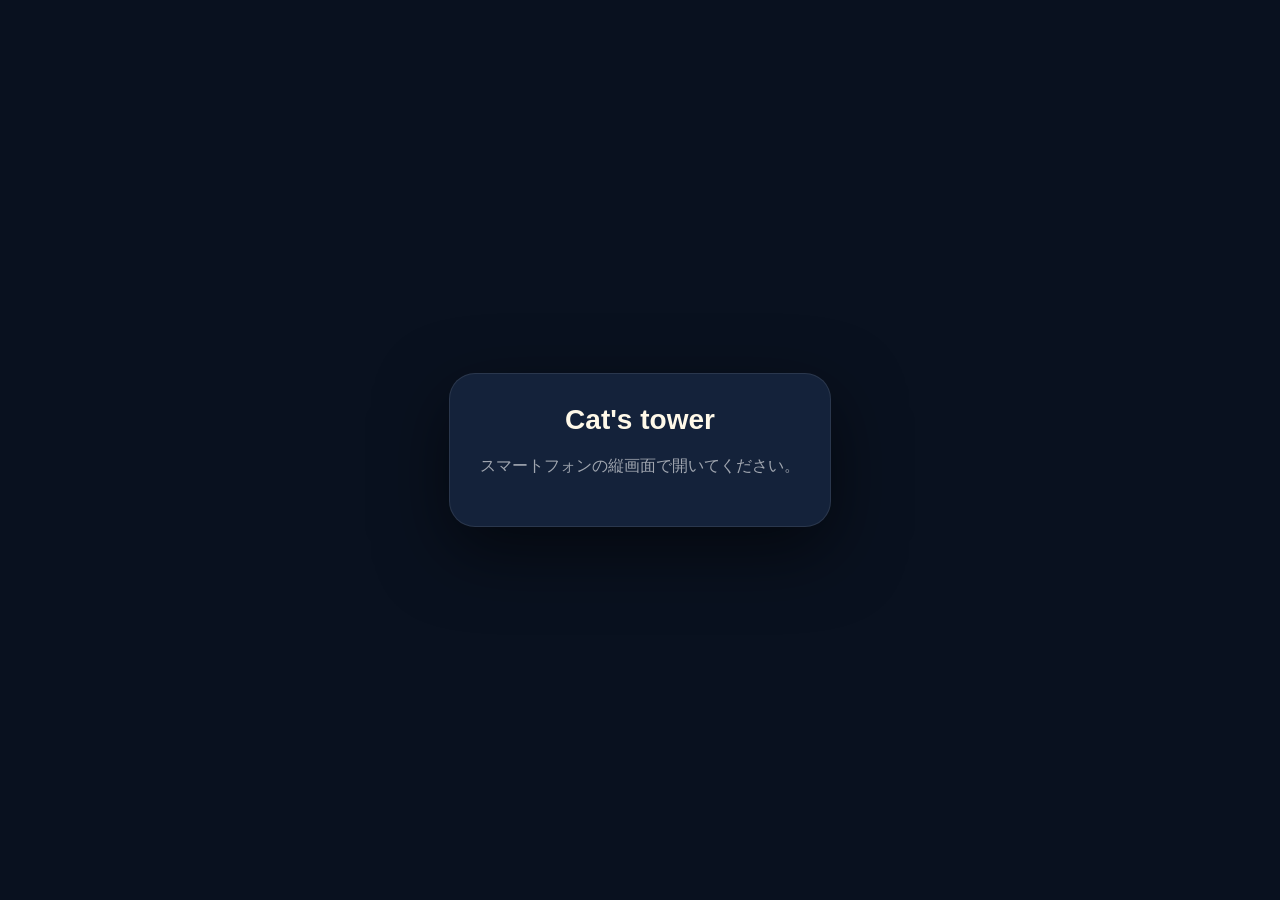
==== index.html @ 90df700d "wire raster art assets into mobile game" ====
<!doctype html>
<html lang="ja">
<head>
  <meta charset="utf-8">
  <meta name="viewport" content="width=device-width,initial-scale=1,maximum-scale=1,user-scalable=no,viewport-fit=cover">
  <meta name="theme-color" content="#081728">
  <meta name="apple-mobile-web-app-capable" content="yes">
  <meta name="apple-mobile-web-app-status-bar-style" content="black-translucent">
  <meta name="description" content="ぬいぐるみのような猫たちと、縦に伸びるタワーを育てるスマートフォン専用ゲーム。">
  <link rel="manifest" href="/manifest.webmanifest">
  <link rel="icon" href="/icon.svg" type="image/svg+xml">
  <link rel="stylesheet" href="/styles.css">
  <link rel="stylesheet" href="/art.css?v=080">
  <title>Cat's tower</title>
</head>
<body>
  <aside class="unsupported" aria-hidden="true"><div><b>Cat's tower</b><p>スマートフォンの縦画面で開いてください。</p></div></aside>
  <main id="app" class="app">
    <section id="splash" class="splash">
      <div class="rain"></div><div class="skyline"></div>
      <div class="splashTower"><i></i><i></i><i></i><i></i><div id="splashCat"></div></div>
      <div class="splashCopy"><small>A TINY TOWER FOR SOFT LITTLE CATS</small><h1><span>Cat's</span><span>tower</span></h1><p>店をひらいて、猫を迎えて、<br>夜のタワーを守ろう。</p><button id="startBtn" class="bigBtn">管理をはじめる</button><em>V0.8.0 · RASTER ART BUILD</em></div>
    </section>
    <section id="game" class="game hidden">
      <header class="topbar"><div class="brand"><i></i><span>Cat's tower<small>NIGHT CARE TOWER</small></span></div><div class="resources"><button id="coinsBtn" aria-label="コイン"><i class="coin">¢</i><span><b id="coins">0</b><small id="incomeRate">+1 / 秒</small></span></button><button id="partsBtn" aria-label="部品"><i class="part">⌁</i><span><b id="parts">0</b><small>防衛報酬</small></span></button></div></header>
      <button id="guideBar" class="guideBar"><i id="guideIcon">◎</i><span id="guideText">タワーを育てよう</span><b>›</b></button>
      <section class="world"><button id="battleCall" class="battleCall hidden" type="button" aria-label="夜間防衛を開始"><i>!</i><span><small>INVASION READY</small><b id="battleCallText">初回防衛を開始</b></span><em>開始</em></button><div class="backdrop"><i class="moon"></i><i class="cloud c1"></i><i class="cloud c2"></i><i class="buildings"></i><i class="rain worldRain"></i></div><div id="towerScroll" class="towerScroll"><div id="tower" class="tower"></div></div><button id="topBtn" class="topBtn"><b id="topFloor">3F</b><small>TOP</small></button><div id="toasts" class="toasts"></div></section>
      <nav id="nav" class="nav"><button data-nav="tower" class="on"><i>▥</i><span>タワー</span></button><button data-nav="cats"><i>◉</i><span>猫</span></button><button data-nav="build" class="build"><i>＋</i><span>増築</span></button><button data-nav="tasks"><i>✓</i><span>タスク</span><b id="taskBadge" class="badge hidden">0</b></button><button data-nav="menu"><i>•••</i><span>メニュー</span></button></nav>
      <nav id="battleNav" class="battleNav hidden"><button data-tool="yarn"><i class="yarnIcon"></i><span>毛糸網</span><small>25</small></button><button data-tool="static"><i class="staticIcon">ϟ</i><span>静電毛玉</span><small>35</small></button><button data-tool="box"><i class="boxIcon">□</i><span>段ボール</span><small>40</small></button><button data-tool="magnet"><i class="magnetIcon">∩</i><span>磁石</span><small>30</small></button><button id="pauseBtn"><i>Ⅱ</i><span>停止</span><small id="energy">100</small></button></nav>
    </section>
    <div id="modal" class="modal"></div><div id="coach" class="coach"></div>
  </main>
  <template id="sheetTpl"><div class="shade" data-close="1"><section class="sheet" role="dialog" aria-modal="true"><i class="handle"></i><header><div><small></small><h2></h2></div><button data-close="1">×</button></header><div class="sheetBody"></div></section></div></template>
  <script src="/app.js" defer></script>
  <script src="/art.js?v=080" defer></script>
</body>
</html>
---- styles.css ----
:root{--bg:#09111f;--navy:#111c31;--navy2:#182844;--paper:#fff8e9;--cream:#f1dfc4;--teal:#31d7d0;--lime:#d9ef76;--orange:#ff8155;--gold:#f7c95b;--purple:#a790ef;--safeT:env(safe-area-inset-top,0px);--safeB:env(safe-area-inset-bottom,0px);font-family:-apple-system,BlinkMacSystemFont,"Hiragino Sans","Yu Gothic",sans-serif;color-scheme:dark;-webkit-text-size-adjust:100%}*{box-sizing:border-box}html,body{width:100%;height:100%;margin:0;overflow:hidden;overscroll-behavior:none;background:#060b14}body{color:var(--paper);user-select:none;-webkit-user-select:none;-webkit-touch-callout:none}button{font:inherit;color:inherit;border:0;cursor:pointer;-webkit-tap-highlight-color:transparent}button:focus-visible{outline:3px solid #31d7d099;outline-offset:2px}.hidden{display:none!important}.app{position:relative;width:100%;max-width:520px;height:100dvh;min-height:100svh;margin:auto;overflow:hidden;background:linear-gradient(#1a2d49,#09111f);box-shadow:0 0 70px #000}.unsupported{display:none;position:fixed;inset:0;z-index:999;place-items:center;padding:24px;text-align:center;background:#09111f}.unsupported div{max-width:390px;padding:30px;border:1px solid #ffffff18;border-radius:26px;background:#14223a;box-shadow:0 24px 70px #0008}.unsupported b{font-size:28px}.unsupported p{color:#fff9;line-height:1.7}@media(min-width:641px) and (hover:hover) and (pointer:fine),(orientation:landscape) and (max-height:600px){.unsupported{display:grid}.app{visibility:hidden}}
/* title */
.splash{position:absolute;inset:0;z-index:70;overflow:hidden;background:radial-gradient(circle at 75% 15%,#f2df9a20,transparent 22%),linear-gradient(#192f4c 0%,#0d192a 70%,#060b14)}.splash:after{content:"";position:absolute;inset:0;background:linear-gradient(transparent 45%,#060b14e8 90%)}.rain{position:absolute;inset:-20%;opacity:.22;transform:rotate(7deg);background:repeating-linear-gradient(90deg,transparent 0 25px,#c7e6ff55 26px 27px,transparent 28px 55px);background-size:58px 160px;animation:rain 1.1s linear infinite}@keyframes rain{to{background-position:0 160px}}.skyline{position:absolute;inset:auto -6% 0;height:50%;opacity:.65;background:#08111f;clip-path:polygon(0 38%,8% 38%,8% 12%,18% 12%,18% 39%,27% 39%,27% 4%,36% 4%,36% 31%,45% 31%,45% 19%,56% 19%,56% 43%,65% 43%,65% 8%,75% 8%,75% 33%,84% 33%,84% 15%,94% 15%,94% 37%,100% 37%,100% 100%,0 100%)}.splashTower{position:absolute;left:50%;bottom:18%;width:min(55vw,236px);height:61%;transform:translateX(-50%);border:1px solid #ffffff10;border-radius:17px 17px 0 0;background:repeating-linear-gradient(180deg,transparent 0 91px,#080e18dc 91px 98px),linear-gradient(90deg,#ffffff08,transparent 25% 75%,#0003),#1b2b40;box-shadow:0 35px 70px #0008}.splashTower>i{position:absolute;width:38%;height:52px;border:5px solid #26384f;border-radius:9px;background:linear-gradient(135deg,#fff5,transparent 45%),#ffd374;box-shadow:0 0 25px #ffc85a33}.splashTower>i:after{content:"";position:absolute;left:50%;top:0;bottom:0;width:4px;background:#26384f}.splashTower>i:nth-child(1){left:8%;bottom:25px}.splashTower>i:nth-child(2){right:8%;bottom:25px}.splashTower>i:nth-child(3){left:8%;bottom:125px;background-color:#87d7cb}.splashTower>i:nth-child(4){right:8%;bottom:125px;background-color:#ff9b72}.splashCat{position:absolute;left:50%;bottom:25px;width:125px;height:145px;transform:translateX(-50%);filter:drop-shadow(0 12px 12px #0006);animation:float 3s ease-in-out infinite}@keyframes float{50%{transform:translate(-50%,-7px) rotate(1deg)}}.splashCopy{position:absolute;z-index:3;left:22px;right:22px;bottom:calc(20px + var(--safeB));text-align:center}.splashCopy>small{color:#d9ef76dc;font-size:8px;font-weight:900;letter-spacing:.17em}.splashCopy h1{display:flex;flex-direction:column;align-items:center;margin:8px 0 0;font-family:"Arial Rounded MT Bold","Hiragino Maru Gothic ProN",sans-serif;font-size:clamp(46px,14vw,68px);font-weight:900;line-height:.78;letter-spacing:-.07em;text-shadow:0 8px 0 #060b1466,0 15px 25px #0008}.splashCopy h1 span:first-child{transform:rotate(-2deg)}.splashCopy h1 span:last-child{margin-left:45px;color:var(--teal);transform:rotate(2deg)}.splashCopy p{margin:19px 0 17px;color:#fffbcf;font-size:13px;font-weight:700;line-height:1.75;letter-spacing:.04em}.splashCopy em{display:block;margin-top:18px;color:#fff5;font-size:7px;font-style:normal;font-weight:800;letter-spacing:.14em}.bigBtn{min-width:220px;min-height:54px;padding:0 25px;border-radius:18px;color:#14232b;background:linear-gradient(#ecfba5,#c9e45f);box-shadow:0 8px 0 #718f30,0 20px 35px #0007;font-size:14px;font-weight:900;letter-spacing:.05em}.bigBtn:active{transform:translateY(5px);box-shadow:0 3px 0 #718f30,0 12px 24px #0006}
/* app */
.game{position:absolute;inset:0;display:grid;grid-template-rows:calc(68px + var(--safeT)) 42px minmax(0,1fr) calc(80px + var(--safeB));background:var(--bg)}.topbar{z-index:40;display:flex;align-items:flex-end;justify-content:space-between;gap:8px;padding:calc(10px + var(--safeT)) 12px 9px;border-bottom:1px solid #ffffff10;background:linear-gradient(#192b48,#101c30);box-shadow:0 8px 20px #0004}.brand{display:flex;align-items:center;min-width:0;font-family:"Arial Rounded MT Bold","Hiragino Maru Gothic ProN",sans-serif;font-size:14px;font-weight:900;white-space:nowrap}.brand i{position:relative;width:27px;height:27px;margin-right:7px;border-radius:9px 12px 9px 12px;background:var(--teal);box-shadow:inset 0 -4px 0 #0002;transform:rotate(-7deg)}.brand i:before{content:"";position:absolute;left:5px;top:5px;width:6px;height:6px;border-radius:50%;background:var(--paper);box-shadow:10px 0 var(--paper)}.brand i:after{content:"";position:absolute;left:8px;bottom:5px;width:12px;height:10px;border-radius:50%;background:var(--paper)}.resources{display:flex;gap:5px}.resources button{display:flex;align-items:center;gap:5px;min-width:67px;min-height:38px;padding:5px 8px 5px 5px;border:1px solid #ffffff10;border-radius:13px;background:#060c1677}.resources i{display:grid;width:25px;height:25px;place-items:center;border-radius:50%;color:#433312;font-size:14px;font-style:normal;font-weight:900}.resources b{overflow:hidden;font-size:11px;font-variant-numeric:tabular-nums;text-overflow:ellipsis}.coin{background:linear-gradient(#ffe18c,#efb63d);box-shadow:inset 0 -3px 0 #79510f44}.part{color:#142b31!important;background:linear-gradient(#c1f8ef,#58cec3);box-shadow:inset 0 -3px 0 #0e6d6644}.guideBar{z-index:35;display:grid;grid-template-columns:25px minmax(0,1fr) 20px;align-items:center;margin:4px 9px;padding:0 8px;border:1px solid #31d7d033;border-radius:12px;background:linear-gradient(90deg,#31d7d020,#ffffff08);text-align:left}.guideBar i{display:grid;width:21px;height:21px;place-items:center;border-radius:7px;color:#10232c;background:var(--teal);font-size:11px;font-style:normal;font-weight:900}.guideBar span{overflow:hidden;font-size:10px;font-weight:800;text-overflow:ellipsis;white-space:nowrap}.guideBar b{justify-self:end;color:#fff7;font-size:20px}.guideBar.alert{border-color:#ff815566;background:linear-gradient(90deg,#ff675030,#ff815510)}.guideBar.alert i{background:var(--orange);animation:pulse 1s infinite}@keyframes pulse{50%{box-shadow:0 0 0 6px #ff815522}}
.world{position:relative;min-height:0;overflow:hidden;background:#0b1526}.backdrop{position:absolute;inset:0;overflow:hidden;background:radial-gradient(circle at 78% 13%,#f4e8b933,transparent 15%),linear-gradient(#193553,#12243d 50%,#091424)}.moon{position:absolute;top:42px;right:38px;width:64px;height:64px;border-radius:50%;background:#f2e7b8;box-shadow:0 0 40px #f2e7b833}.cloud{position:absolute;width:190px;height:35px;border-radius:50%;opacity:.2;filter:blur(7px);background:#c6dce8;animation:cloud 31s linear infinite}.c1{top:95px;left:-100px}.c2{top:230px;left:35%;animation-delay:-15s}@keyframes cloud{to{transform:translateX(600px)}}.buildings{position:absolute;inset:auto -5% 0;height:52%;opacity:.54;background:#0a1728;clip-path:polygon(0 33%,11% 33%,11% 9%,22% 9%,22% 39%,32% 39%,32% 3%,44% 3%,44% 32%,55% 32%,55% 17%,67% 17%,67% 42%,76% 42%,76% 0,88% 0,88% 30%,100% 30%,100% 100%,0 100%)}.worldRain{opacity:.07}.towerScroll{position:absolute;inset:0;z-index:5;overflow-x:hidden;overflow-y:auto;overscroll-behavior-y:contain;scrollbar-width:none;touch-action:pan-y;-webkit-overflow-scrolling:touch}.towerScroll::-webkit-scrollbar{display:none}.tower{position:relative;display:flex;flex-direction:column;justify-content:flex-end;width:calc(100% - 27px);min-height:calc(100% + 60px);margin:62px auto 25px;padding:57px 6px 18px}.tower:before{content:"";position:absolute;inset:43px 0 0;z-index:-1;border:8px solid #19283d;border-top:0;border-radius:18px 18px 7px 7px;background:#08111dbb;box-shadow:0 25px 45px #0007,inset 0 0 0 2px #fff1}.roof{position:relative;height:64px;margin:0 4px -2px;border-radius:17px 17px 2px 2px;background:linear-gradient(#324963 0 28%,#1c2d45 28%);box-shadow:inset 0 3px #fff1}.roof:before{content:"";position:absolute;left:50%;bottom:17px;width:74px;height:28px;transform:translateX(-50%);border:4px solid #142238;border-radius:12px 12px 5px 5px;background:linear-gradient(#91eee1,#2ba8a2);box-shadow:0 0 20px #31d7d044}.roof:after{content:"";position:absolute;left:50%;bottom:44px;width:4px;height:35px;transform:translateX(-50%);background:#667a98;box-shadow:-10px 13px 0 -1px #667a98,10px 13px 0 -1px #667a98}
/* floors */
.floor{--floor:#ead7bd;--type:#31d7d0;--sign:#fff0bd;position:relative;flex:0 0 174px;height:174px;margin:0 4px;overflow:hidden;border:4px solid #19283c;border-bottom-width:8px;background:var(--floor);box-shadow:inset 0 4px #ffffff66,inset 0 -8px #5d3c281e}.floor+.floor{margin-top:-4px}.floor:first-of-type{border-radius:12px 12px 0 0}.floor:last-of-type{border-radius:0 0 8px 8px}.floor:active{filter:brightness(.96)}.floor .wall{position:absolute;inset:0;opacity:.5;background:linear-gradient(90deg,#fff4,transparent 25% 75%,#0001),repeating-linear-gradient(90deg,transparent 0 48px,#4e382515 48px 50px)}.floor .base{position:absolute;inset:auto 0 0;height:20px;background:repeating-linear-gradient(90deg,#75513f80 0 34px,#4b332b99 34px 36px),#997156;box-shadow:inset 0 4px #fff2}.lane{position:absolute;left:7px;right:7px;bottom:20px;height:24px;border-top:2px dashed #24313b22;pointer-events:none}.num{position:absolute;top:9px;left:8px;z-index:7;display:grid;min-width:34px;height:29px;padding:0 7px;place-items:center;border-radius:9px;background:#09121fc9;font-size:10px;font-weight:900}.sign{position:absolute;top:8px;left:50%;z-index:6;display:flex;align-items:center;gap:6px;max-width:58%;min-height:31px;padding:5px 9px;transform:translateX(-50%) rotate(-1deg);border:2px solid #392a221f;border-radius:10px;color:#30272a;background:var(--sign);box-shadow:0 5px 0 #5c38211f,inset 0 2px #fff8;font-size:10px;font-weight:900;white-space:nowrap}.sign i{display:grid;width:19px;height:19px;place-items:center;border-radius:7px;color:#fff;background:var(--type);font-size:9px;font-style:normal}.level{position:absolute;top:11px;right:9px;z-index:6;padding:4px 7px;border-radius:8px;background:#09121fbd;color:#fffbd1;font-size:8px;font-weight:800}.furn{position:absolute;inset:42px 12px 20px;pointer-events:none}.window{position:absolute;left:4px;top:2px;width:72px;height:56px;border:5px solid #594c4366;border-radius:10px;background:linear-gradient(135deg,#fff4,transparent 45%),linear-gradient(#76a0b5,#2a4964)}.window:after{content:"";position:absolute;left:50%;top:0;bottom:0;width:4px;background:#594c4366}.counter{position:absolute;right:8px;bottom:12px;width:35%;height:46px;border:4px solid #49342544;border-radius:8px 8px 4px 4px;background:#c38159;box-shadow:inset 0 6px #fff2}.counter:before{content:"";position:absolute;left:-7px;right:-7px;top:-8px;height:10px;border-radius:5px;background:#79533d}.shelf{position:absolute;right:12px;top:2px;width:31%;height:40px;border:4px solid #49342544;border-radius:7px;background:repeating-linear-gradient(90deg,#e16e50 0 12px,transparent 12px 18px),#fff0c999}.cats{position:absolute;left:18%;right:28%;bottom:20px;z-index:4;display:flex;align-items:flex-end;justify-content:center;height:101px;pointer-events:none}.cat{position:relative;width:84px;height:100px;margin:0 -12px;padding:0;background:none;pointer-events:auto;transform-origin:50% 100%;animation:catIdle 2.8s ease-in-out infinite}.cat:nth-child(2){z-index:2}.cat.work{animation-name:catWork;animation-duration:1.8s}.cat.sleep{animation-name:catSleep;animation-duration:3.5s}@keyframes catIdle{50%{transform:translateY(-3px) rotate(1deg)}}@keyframes catWork{35%{transform:translateY(-5px) rotate(-3deg)}65%{transform:translateY(-2px) rotate(3deg)}}@keyframes catSleep{50%{transform:translateY(6px) rotate(-2deg) scaleY(.94)}}.cat svg{width:100%;height:100%;overflow:visible;filter:drop-shadow(0 6px 5px #392a2344)}.cat .mood{position:absolute;z-index:9;top:8px;left:50%;width:40px;height:5px;transform:translateX(-50%);overflow:hidden;border-radius:999px;background:#0a132253}.cat .mood i{display:block;height:100%;border-radius:inherit;background:var(--lime)}.cat .name{position:absolute;z-index:9;left:50%;bottom:-3px;max-width:67px;padding:2px 7px;transform:translateX(-50%);overflow:hidden;border:1px solid #50372622;border-radius:8px;color:#34292b;background:#fff9edec;font-size:8px;font-weight:900;text-overflow:ellipsis;white-space:nowrap}.emptyCat{position:absolute;left:50%;bottom:47px;transform:translateX(-50%);color:#392d2d88;font-size:9px;font-weight:800;white-space:nowrap}.stock{position:absolute;z-index:8;left:10px;top:47px;display:flex;align-items:center;gap:4px;padding:4px 7px;border-radius:9px;background:#09121fc7;font-size:8px;font-weight:850}.stock b{color:var(--lime);font-size:10px}.status{position:absolute;z-index:8;left:9px;bottom:25px;display:flex;align-items:center;gap:5px;max-width:142px;min-height:26px;padding:4px 7px;border:1px solid #39271d22;border-radius:9px;color:#372d2cce;background:#fff9eddc;box-shadow:0 4px 9px #3c281c1f;font-size:8px;font-weight:850}.status i{flex:0 0 7px;width:7px;height:7px;border-radius:50%;background:var(--dot,var(--teal))}.bubble{position:absolute;z-index:10;display:grid;min-width:48px;min-height:48px;padding:6px;place-items:center;border:3px solid #ffffffb8;border-radius:16px;color:#352a25;box-shadow:0 8px 16px #34231944,inset 0 -5px #5d3a221f;animation:bob 1.5s ease-in-out infinite}.bubble strong{font-size:11px}.bubble small{font-size:7px;font-weight:900}.bubble.coinBubble{right:8px;top:48px;background:linear-gradient(#ffe69d,#efbb44)}.bubble.delivery{right:9px;bottom:25px;background:linear-gradient(#ffd2a8,#ef9853)}.bubble.bell{left:50%;bottom:25px;transform:translateX(-50%);background:linear-gradient(#dcfaf4,#62d6c9)}.bubble.battle{right:9px;top:48px;color:#3b180e;background:linear-gradient(#ffb486,#ff704d)}@keyframes bob{50%{margin-top:-4px}}.home{--floor:#ead9c7;--type:#ef9c8f;--sign:#ffe0d5}.food{--floor:#f2d5b5;--type:#ef7953;--sign:#ffe4af}.play{--floor:#d8e9d6;--type:#5dbd9b;--sign:#dff5d7}.care{--floor:#dfdaf0;--type:#9581d7;--sign:#eee5ff}.craft{--floor:#ead2ba;--type:#d0904f;--sign:#f8ddae}.lobby{--floor:#d6c2a7}.homeBed{position:absolute;left:18px;bottom:9px;width:105px;height:42px;border:4px solid #49342544;border-radius:28px 28px 12px 12px;background:linear-gradient(#ef9b8e,#c66e6e);box-shadow:inset 0 7px #fff3}.homeBox{position:absolute;right:24px;bottom:10px;width:55px;height:43px;border:3px solid #5a3b263b;border-radius:5px;background:#c89358;transform:rotate(3deg)}.lobbyDoor{position:absolute;left:10px;bottom:4px;width:66px;height:94px;border:6px solid #665341;border-radius:8px 8px 1px 1px;background:linear-gradient(90deg,#89abbf 0 47%,#fff3 47% 51%,#6d90a6 51%)}.elevator{position:absolute;right:9px;bottom:4px;width:77px;height:100px;border:6px solid #4e5963;border-radius:7px 7px 1px 1px;background:linear-gradient(90deg,#818e97 0 48%,#5d6974 48% 52%,#8a969e 52%)}.desk{position:absolute;left:50%;bottom:10px;width:115px;height:43px;transform:translateX(-50%);border:4px solid #46362f44;border-radius:8px;background:#7ab7a9;box-shadow:inset 0 6px #fff2}.desk:before{content:"";position:absolute;left:-8px;right:-8px;top:-9px;height:12px;border-radius:5px;background:#4c716b}.construction{--floor:#c5b49f;filter:saturate(.7)}.scaffold{position:absolute;inset:34px 14px 20px;background:linear-gradient(90deg,transparent 0 12%,#896a50 12% 16%,transparent 16% 45%,#896a50 45% 49%,transparent 49% 78%,#896a50 78% 82%,transparent 82%),linear-gradient(180deg,transparent 0 24%,#a78264 24% 29%,transparent 29% 63%,#a78264 63% 68%,transparent 68%)}.buildProgress{position:absolute;z-index:8;left:50%;top:50%;width:min(220px,72%);transform:translate(-50%,-50%);text-align:center;color:#342a29;font-size:11px;font-weight:900}.track{height:9px;margin-top:8px;overflow:hidden;border-radius:999px;background:#fff8}.track i{display:block;height:100%;border-radius:inherit;background:linear-gradient(90deg,var(--teal),var(--lime))}.flash{animation:flash 1.2s}@keyframes flash{35%{box-shadow:inset 0 0 0 5px #d9ef76e6,0 0 30px #d9ef7688}}
.topBtn{position:absolute;right:8px;bottom:10px;z-index:18;display:grid;width:47px;height:47px;place-items:center;border:1px solid #ffffff18;border-radius:16px;background:#09121fdd;box-shadow:0 8px 18px #0005;backdrop-filter:blur(10px)}.topBtn b{font-size:10px}.topBtn small{color:var(--teal);font-size:6px;font-weight:900}.toasts{position:absolute;z-index:65;left:50%;bottom:17px;display:flex;width:min(320px,calc(100% - 27px));flex-direction:column;gap:6px;transform:translateX(-50%);pointer-events:none}.toast{padding:10px 12px;border:1px solid #ffffff20;border-radius:13px;background:#09121ff0;box-shadow:0 12px 28px #0007;font-size:10px;font-weight:800;line-height:1.5;animation:tin .18s,tout .22s 2.55s forwards}.toast.good{border-color:#d9ef7644}.toast.warn{border-color:#ff815566}@keyframes tin{from{opacity:0;transform:translateY(7px)}}@keyframes tout{to{opacity:0;transform:translateY(4px)}}
/* navigation */
.nav,.battleNav{z-index:45;display:grid;grid-template-columns:repeat(5,1fr);padding:7px 5px calc(7px + var(--safeB));border-top:1px solid #ffffff12;background:linear-gradient(#14223a,#080f1b);box-shadow:0 -10px 25px #0005}.nav button,.battleNav button{position:relative;display:flex;min-width:0;min-height:62px;flex-direction:column;align-items:center;justify-content:center;gap:4px;border-radius:15px;color:#fff7;background:none;font-size:8px;font-weight:800}.nav button.on{color:var(--paper);background:#31d7d014}.nav button>i,.battleNav button>i{display:grid;width:28px;height:27px;place-items:center;color:currentColor;font-size:19px;font-style:normal;font-weight:900}.nav button.on>i{color:var(--teal)}.nav .build{color:var(--paper)}.nav .build i{width:48px;height:48px;margin-top:-22px;border:4px solid #111c31;border-radius:18px;color:#173239;background:linear-gradient(#edfaa8,#c9e45f);box-shadow:0 7px 0 #708e30,0 12px 24px #0005,inset 0 3px #fff7;font-size:29px}.badge{position:absolute;top:3px;right:10px;display:grid;min-width:18px;height:18px;padding:0 5px;place-items:center;border:2px solid #111c31;border-radius:999px;color:#fff;background:var(--orange);font-size:8px}.battleNav{background:linear-gradient(#351d27,#110f18)}.battleNav button{color:#fffbd2;font-size:7px}.battleNav small{min-width:23px;padding:2px 5px;border-radius:7px;color:#14202f;background:#fffbd5;font-size:7px;font-weight:900}.battleNav button.selected{color:var(--lime);background:#d9ef761c;box-shadow:inset 0 0 0 2px #d9ef7644}.battleNav button.disabled{opacity:.36}.yarnIcon{width:25px!important;height:25px!important;border-radius:50%;background:repeating-radial-gradient(circle,#8069ce 0 2px,#d0c5ff 2px 4px)}.staticIcon{border-radius:50%;color:#182235!important;background:#e3ef8a}.boxIcon{border:3px solid #6b452c;border-radius:4px;color:#5e3b25!important;background:#ce9459}.magnetIcon{border-radius:8px;color:#fff!important;background:linear-gradient(90deg,#ed6268 0 35%,#d7dde2 35% 65%,#5d78d8 65%)}
/* sheets */
.modal,.coach{position:absolute;inset:0;z-index:90;pointer-events:none}.shade{position:absolute;inset:0;display:flex;align-items:flex-end;padding-top:calc(55px + var(--safeT));background:#030812a8;backdrop-filter:blur(5px);pointer-events:auto;animation:fade .17s}@keyframes fade{from{opacity:0}}.sheet{width:100%;max-height:82dvh;overflow:hidden;border:1px solid #ffffff12;border-bottom:0;border-radius:26px 26px 0 0;background:linear-gradient(#1b2d48,#0c1626);box-shadow:0 -24px 55px #0008;animation:sheet .22s cubic-bezier(.22,.8,.24,1)}@keyframes sheet{from{transform:translateY(100%)}}.handle{display:block;width:44px;height:5px;margin:10px auto 3px;border-radius:999px;background:#fff3}.sheet header{display:flex;align-items:center;justify-content:space-between;gap:14px;padding:10px 15px 13px;border-bottom:1px solid #ffffff10}.sheet header small{display:block;margin-bottom:3px;color:var(--teal);font-size:8px;font-weight:900;letter-spacing:.13em}.sheet h2{margin:0;font-size:19px;letter-spacing:-.03em}.sheet header button{display:grid;width:44px;height:44px;place-items:center;border:1px solid #ffffff12;border-radius:14px;color:#fff9;background:#ffffff0d;font-size:24px}.sheetBody{max-height:calc(82dvh - 78px - var(--safeB));padding:14px 14px calc(22px + var(--safeB));overflow-y:auto;overscroll-behavior:contain;-webkit-overflow-scrolling:touch}.section+.section{margin-top:17px}.sectionTitle{display:flex;justify-content:space-between;margin:0 2px 9px;color:#fff8;font-size:8px;font-weight:900;letter-spacing:.1em;text-transform:uppercase}.card{border:1px solid #ffffff10;border-radius:17px;background:#ffffff0a;box-shadow:inset 0 1px #fff1}.card+.card{margin-top:8px}.row{display:flex;align-items:center;gap:11px;min-height:62px;padding:10px 11px}.main{min-width:0;flex:1}.title{display:flex;align-items:center;gap:6px;margin:0;color:var(--paper);font-size:12px;font-weight:900}.desc{margin:4px 0 0;color:#fff8;font-size:9px;line-height:1.55}.meta{margin:6px 0 0;color:#d9ef76d9;font-size:8px;font-weight:850}.btn{display:inline-flex;min-width:70px;min-height:44px;align-items:center;justify-content:center;padding:0 12px;border-radius:13px;color:#11232c;background:linear-gradient(#a5eee7,#55cbc2);box-shadow:inset 0 -4px #146d661f;font-size:9px;font-weight:900}.btn.warm{color:#391b12;background:linear-gradient(#ffbd87,#f08255)}.btn.lime{color:#253317;background:linear-gradient(#eefbab,#cae56d)}.btn.ghost{color:#fffc;background:#ffffff12;box-shadow:inset 0 0 0 1px #fff1}.btn.danger{color:#fff;background:#ff677033;box-shadow:inset 0 0 0 1px #ff677066}.btn:disabled{opacity:.35;filter:saturate(.4)}.actions{display:flex;gap:8px;margin-top:11px}.actions>*{flex:1}.info{padding:11px 12px;border:1px solid #31d7d029;border-radius:15px;color:#fff9;background:#31d7d011;font-size:9px;line-height:1.65}.info b{color:var(--teal)}.grid{display:grid;grid-template-columns:repeat(2,minmax(0,1fr));gap:8px}.buildCard{position:relative;min-height:165px;padding:12px;overflow:hidden;border:1px solid #ffffff10;border-radius:18px;background:radial-gradient(circle at 85% 10%,var(--bc,#31d7d0)33,transparent 34%),#ffffff0a;text-align:left}.buildCard>i{display:grid;width:42px;height:42px;margin-bottom:13px;place-items:center;border-radius:14px;color:#11232c;background:var(--bc);box-shadow:inset 0 -5px #143f401f;font-size:19px;font-style:normal;font-weight:900}.buildCard h3{margin:0 0 5px;font-size:12px}.buildCard p{margin:0;color:#fff8;font-size:8px;line-height:1.55}.cost{display:inline-flex;margin-top:9px;padding:4px 7px;border-radius:8px;color:#3d2c14;background:var(--gold);font-size:8px;font-weight:900}.catCard{display:grid;grid-template-columns:76px minmax(0,1fr) auto;align-items:center;gap:7px;min-height:106px;padding:8px 9px 8px 4px}.catVisual{width:76px;height:90px}.catVisual .cat{width:76px;height:90px;margin:0;animation:none}.catVisual .mood,.catVisual .name{display:none}.catCard h3{margin:0;font-size:14px}.role{margin:3px 0 7px;color:var(--teal);font-size:8px;font-weight:850}.trait{display:inline-flex;padding:3px 7px;border-radius:8px;background:#ffffff10;color:#fffb;font-size:7px}.skills{display:grid;grid-template-columns:repeat(4,1fr);gap:4px;margin-top:8px}.skill small{display:flex;justify-content:space-between;color:#fff7;font-size:5px;font-weight:900}.skill i{display:block;height:4px;margin-top:2px;overflow:hidden;border-radius:999px;background:#fff2}.skill i b{display:block;height:100%;border-radius:inherit;background:var(--sc)}.hero{display:grid;grid-template-columns:126px minmax(0,1fr);align-items:center;gap:8px;padding:12px;border-radius:20px;background:radial-gradient(circle at 17% 20%,#31d7d033,transparent 38%),#ffffff0a}.hero .catVisual{width:124px;height:142px}.hero .cat{width:124px;height:142px;animation:catIdle 3.2s infinite}.hero h3{margin:0 0 4px;font-size:21px}.hero p{margin:0;color:#fff8;font-size:9px;line-height:1.55}.moodBar{margin-top:11px}.moodBar div{display:flex;justify-content:space-between;margin-bottom:4px;color:#fffb;font-size:8px;font-weight:850}.stats{display:grid;grid-template-columns:repeat(2,1fr);gap:8px}.stat{min-height:74px;padding:10px;border:1px solid #ffffff0e;border-radius:15px;background:#ffffff08}.stat small{display:block;margin-bottom:5px;color:#fff6;font-size:6px;font-weight:900;letter-spacing:.08em}.stat strong{display:block;font-size:12px}.stat p{margin:4px 0 0;color:#fff8;font-size:7px;line-height:1.45}.product{padding:12px}.productHead{display:flex;align-items:center;gap:9px}.productIcon{display:grid;width:44px;height:44px;place-items:center;border-radius:15px;color:#35251e;background:var(--pc);box-shadow:inset 0 -5px #53352220;font-size:20px}.product h3{margin:0 0 3px;font-size:13px}.product p{margin:0;color:#fff8;font-size:8px}.numbers{display:grid;grid-template-columns:repeat(3,1fr);gap:6px;margin-top:11px}.number{padding:8px 5px;border-radius:11px;background:#ffffff0a;text-align:center}.number small{display:block;color:#fff6;font-size:6px;font-weight:900}.number strong{display:block;margin-top:2px;font-size:9px}.task{display:grid;grid-template-columns:42px minmax(0,1fr) 38px;align-items:center;gap:9px;min-height:65px;padding:9px;border:1px solid #ffffff0e;border-radius:16px;background:#ffffff09}.task+.task{margin-top:7px}.taskIcon{display:grid;width:42px;height:42px;place-items:center;border-radius:14px;color:#10232c;background:var(--tc);font-size:16px;font-weight:900}.task h3{margin:0 0 3px;font-size:11px}.task p{margin:0;color:#fff7;font-size:8px}.go{display:grid;width:38px;height:38px;place-items:center;border-radius:12px;background:#ffffff12;font-size:20px}.empty{padding:27px 17px;border:1px dashed #ffffff18;border-radius:18px;text-align:center}.empty i{font-size:29px;font-style:normal}.empty h3{margin:7px 0 5px;font-size:13px}.empty p{margin:0;color:#fff8;font-size:9px;line-height:1.6}.menu{overflow:hidden;border:1px solid #ffffff0e;border-radius:17px;background:#ffffff08}.menu button{display:flex;width:100%;min-height:58px;align-items:center;justify-content:space-between;gap:12px;padding:0 13px;background:none;text-align:left}.menu button+button{border-top:1px solid #ffffff0e}.menu strong{display:block;font-size:10px}.menu small{display:block;margin-top:3px;color:#fff7;font-size:7px}.toggle{position:relative;width:46px;height:28px;border-radius:999px;background:#ffffff1c}.toggle:after{content:"";position:absolute;left:4px;top:4px;width:20px;height:20px;border-radius:50%;background:var(--paper);box-shadow:0 3px 7px #0005;transition:.18s}.toggle.on{background:var(--teal)}.toggle.on:after{transform:translateX(18px)}.confirm{padding:18px;text-align:center}.confirmIcon{display:grid;width:64px;height:64px;margin:0 auto 10px;place-items:center;border-radius:22px;color:#3b191b;background:#ff6770b8;font-size:28px;font-weight:900}.confirm h3{margin:0 0 7px;font-size:16px}.confirm p{margin:0;color:#fff8;font-size:9px;line-height:1.6}
/* coach */
.intro{position:absolute;z-index:110;left:13px;right:13px;bottom:calc(15px + var(--safeB));padding:16px;border:1px solid #ffffff16;border-radius:22px;background:radial-gradient(circle at 90% 0,#31d7d029,transparent 30%),#0e1828f8;box-shadow:0 22px 54px #0009;pointer-events:auto;animation:up .25s}@keyframes up{from{opacity:0;transform:translateY(20px)}}.intro>small{color:var(--lime);font-size:7px;font-weight:900;letter-spacing:.13em}.intro h2{margin:5px 0 7px;font-size:19px}.intro p{margin:0;color:#fff9;font-size:10px;line-height:1.7}.points{display:grid;grid-template-columns:repeat(3,1fr);gap:6px;margin:13px 0}.point{padding:8px 4px;border-radius:13px;background:#ffffff0a;text-align:center}.point b{display:block;margin-bottom:4px;color:var(--teal);font-size:13px}.point span{color:#fff8;font-size:7px;font-weight:800}.intro .bigBtn{width:100%;min-width:0}.coachBubble{position:absolute;z-index:105;left:14px;right:14px;bottom:calc(94px + var(--safeB));display:flex;align-items:center;gap:9px;padding:10px 11px;border:1px solid #d9ef7633;border-radius:17px;background:#0c1626f5;box-shadow:0 18px 45px #0008;pointer-events:auto;animation:up .2s}.coachBubble>i{display:grid;flex:0 0 39px;width:39px;height:39px;place-items:center;border-radius:13px;color:#233216;background:var(--lime);font-style:normal;font-weight:900}.coachBubble p{min-width:0;flex:1;margin:0;font-size:9px;font-weight:800;line-height:1.55}.coachBubble button{display:grid;width:38px;height:38px;place-items:center;border-radius:12px;background:#ffffff12;font-size:18px}.pause{position:absolute;inset:0;z-index:120;display:grid;place-items:center;padding:20px;background:#040914c9;backdrop-filter:blur(8px);pointer-events:auto}.pause>div{width:min(320px,100%);padding:23px 18px;border:1px solid #ffffff16;border-radius:24px;background:#14223afc;box-shadow:0 25px 55px #0009;text-align:center}.pause h2{margin:0 0 6px;font-size:21px}.pause p{margin:0 0 15px;color:#fff8;font-size:9px}.battleBanner{position:absolute;z-index:120;left:50%;top:calc(118px + var(--safeT));width:min(330px,calc(100% - 28px));padding:11px 13px;transform:translateX(-50%);border:1px solid #ff815544;border-radius:16px;background:#35171bf0;box-shadow:0 18px 45px #0008;text-align:center;pointer-events:none;animation:bin .4s,bout .3s 1.9s forwards}.battleBanner b{display:block;color:var(--orange);font-size:17px;letter-spacing:.08em}.battleBanner small{color:#fff8;font-size:8px}@keyframes bin{from{opacity:0;transform:translate(-50%,-16px) scale(.94)}}@keyframes bout{to{opacity:0;transform:translate(-50%,-7px)}}
/* battle actors */
.enemy{position:absolute;z-index:25;left:0;bottom:3px;width:70px;height:76px;padding:0;background:none;pointer-events:auto;will-change:transform}.enemyVisual{position:absolute;left:50%;bottom:0;width:58px;height:58px;transform:translateX(-50%);filter:drop-shadow(0 6px 4px #1b1d2344)}.enemyBody{position:absolute;left:7px;right:7px;bottom:3px;height:42px;border:4px solid #3b4350;border-radius:18px 18px 13px 13px;background:linear-gradient(#aeb9c2,#6e7d88);box-shadow:inset 0 5px #fff4}.eye{position:absolute;top:13px;width:10px;height:10px;border-radius:50%;background:var(--orange);box-shadow:0 0 7px #ff8155aa}.eye.l{left:11px}.eye.r{right:11px}.wheel{position:absolute;bottom:-7px;width:14px;height:14px;border:4px solid #343a43;border-radius:50%;background:#73828b}.wheel.l{left:4px}.wheel.r{right:4px}.antenna{position:absolute;left:50%;top:-13px;width:4px;height:17px;transform:translateX(-50%);border-radius:3px;background:#555f69}.antenna:before{content:"";position:absolute;left:50%;top:-5px;width:9px;height:9px;transform:translateX(-50%);border-radius:50%;background:var(--orange)}.enemy.dust .enemyBody{border-color:#777167;border-radius:50%;background:radial-gradient(circle at 35% 30%,#d8d1c4,#9e9689 74%)}.enemy.dust .wheel,.enemy.dust .antenna{display:none}.enemy.boss .enemyVisual{transform:translateX(-50%) scale(1.18)}.enemy.boss .enemyBody{border-color:#6e3e32;background:linear-gradient(#d98c69,#8f4d43)}.hp{position:absolute;left:50%;top:0;width:68px;height:9px;transform:translateX(-50%);overflow:hidden;border:2px solid #090e17aa;border-radius:999px;background:#090e17c0}.hp i{display:block;height:100%;border-radius:inherit;background:linear-gradient(90deg,#ff6770,#ffb15e)}.enemyStatus{position:absolute;left:50%;top:-17px;transform:translateX(-50%);color:#fff3b7;font-size:10px;font-weight:900;text-shadow:0 2px 4px #0008;white-space:nowrap}.projectile{position:absolute;z-index:30;width:18px;height:18px;border:3px solid #36261d2e;border-radius:50%;background:#ef8b58;box-shadow:inset 0 4px #fff5,0 4px 5px #0003;pointer-events:none}.projectile.yarn{background:repeating-radial-gradient(circle,#876cd0 0 2px,#c7b6ff 2px 4px)}.projectile.bubbleP{border-color:#fffb;background:#90dfe8b8}.projectile.boxP{border-radius:3px;background:#c28b51}.damage{position:absolute;z-index:34;color:#fff3bd;font-size:14px;font-weight:950;text-shadow:0 2px #6c2e26,0 5px 8px #0006;pointer-events:none;animation:dmg .7s forwards}@keyframes dmg{to{opacity:0;transform:translateY(-32px) scale(1.15)}}.target{position:absolute;inset:0;z-index:32;border:4px dashed #d9ef76c7;background:#d9ef7614;pointer-events:none;animation:tb .85s infinite}@keyframes tb{50%{opacity:.42}}.result{padding:18px;border-radius:20px;text-align:center;background:radial-gradient(circle at 50% 0,#d9ef762e,transparent 42%),#ffffff09}.resultIcon{display:grid;width:74px;height:74px;margin:0 auto 10px;place-items:center;border-radius:25px;color:#233116;background:linear-gradient(#effbaa,#c8e467);box-shadow:inset 0 -7px #4b691929,0 10px 24px #0004;font-size:32px;font-weight:900}.result h3{margin:0 0 5px;font-size:20px}.result p{margin:0;color:#fff8;font-size:9px;line-height:1.55}.rewards{display:grid;grid-template-columns:repeat(2,1fr);gap:8px;margin-top:11px}.reward{padding:11px;border:1px solid #ffffff0e;border-radius:15px;background:#ffffff08;text-align:center}.reward small{display:block;color:#fff6;font-size:6px;font-weight:900}.reward b{display:block;margin-top:4px;color:var(--gold);font-size:17px}
@media(max-height:720px){.game{grid-template-rows:calc(63px + var(--safeT)) 39px minmax(0,1fr) calc(73px + var(--safeB))}.floor{flex-basis:160px;height:160px}.cat{width:78px;height:91px}.cats{height:92px}.splashTower{height:58%}.splashCopy{bottom:calc(13px + var(--safeB))}.splashCopy p{margin:13px 0}.splashCopy h1{font-size:clamp(42px,12vw,58px)}}@media(max-width:350px){.brand{font-size:0}.brand i{margin:0}.tower{width:calc(100% - 18px)}.grid{grid-template-columns:1fr}.nav button,.battleNav button{font-size:7px}}@media(prefers-reduced-motion:reduce){*,*:before,*:after{scroll-behavior:auto!important;animation-duration:.01ms!important;animation-iteration-count:1!important;transition-duration:.01ms!important}}

/* V0.2 — economy safety, battle visibility, and full visual pass */
:root{
  --bg:#07111f;--navy:#0c1b2e;--navy2:#132b46;--paper:#fff9e9;--cream:#f3dfbf;
  --teal:#50e0d4;--lime:#d7ee7a;--orange:#ff7653;--gold:#f6c95b;--purple:#a796ff;
}
.app{background:linear-gradient(180deg,#122c48 0%,#081624 48%,#050c16 100%)}
.splash{background:radial-gradient(circle at 72% 13%,#ffe8a530 0 5%,transparent 24%),linear-gradient(180deg,#173655 0%,#0b1b2d 58%,#050a12 100%)}
.splash:before{content:"";position:absolute;inset:0;opacity:.55;background-image:radial-gradient(circle,#fff 0 1px,transparent 1.5px);background-size:47px 47px;background-position:9px 13px;mask-image:linear-gradient(#000,transparent 60%)}
.splashTower{bottom:19%;width:min(59vw,246px);height:62%;border:1px solid #9bded029;border-radius:24px 24px 0 0;background:repeating-linear-gradient(180deg,transparent 0 91px,#07101bdc 91px 99px),linear-gradient(90deg,#75dcd10b,transparent 24% 76%,#0005),#162a40;box-shadow:0 42px 90px #000b,0 0 0 8px #07101a99}
.splashTower>i{border-color:#20354b;box-shadow:0 0 34px #ffc95f42,inset 0 0 18px #fff4}
.splashCopy{bottom:calc(23px + var(--safeB))}.splashCopy>small{font-size:9px;color:#d8ed86;letter-spacing:.18em}.splashCopy p{font-size:14px;color:#fff9e6}.bigBtn{min-height:58px;border-radius:20px;background:linear-gradient(180deg,#effaa8,#cbe467);box-shadow:0 8px 0 #6e8b31,0 22px 46px #0008;font-size:15px}

.game{grid-template-rows:calc(76px + var(--safeT)) 48px minmax(0,1fr) calc(86px + var(--safeB));background:#07111f}
.topbar{align-items:flex-end;padding:calc(12px + var(--safeT)) 13px 10px;border-bottom:1px solid #8ce7dc1c;background:linear-gradient(180deg,#17324fef,#0c1b2ff5);box-shadow:0 12px 30px #0006;backdrop-filter:blur(18px)}
.brand{gap:8px;font-size:16px;line-height:1}.brand i{width:34px;height:34px;margin:0;border-radius:12px 16px 12px 16px;box-shadow:inset 0 -5px #087f7860,0 7px 16px #0005}.brand>span{display:flex;flex-direction:column;gap:5px}.brand small{display:block;color:#8faaa8;font-family:-apple-system,BlinkMacSystemFont,"Hiragino Sans",sans-serif;font-size:6px;font-weight:900;letter-spacing:.18em}
.resources{gap:7px}.resources button{min-width:78px;min-height:46px;gap:7px;padding:5px 9px 5px 6px;border:1px solid #ffffff12;border-radius:17px;background:linear-gradient(180deg,#07111dd9,#050b14d9);box-shadow:inset 0 1px #fff1,0 8px 18px #0004}.resources button>span{display:flex;min-width:0;flex-direction:column;align-items:flex-start;line-height:1}.resources i{width:31px;height:31px;font-size:16px}.resources b{max-width:52px;font-size:13px}.resources small{margin-top:4px;color:#8fb3ae;font-size:6px;font-weight:900;white-space:nowrap}.resources #incomeRate{color:#d7ee7a}.resources button.incomePulse{animation:incomePulse .34s ease}@keyframes incomePulse{45%{transform:translateY(-2px);border-color:#f6c95b77;box-shadow:0 0 0 6px #f6c95b14,0 9px 20px #0005}}
.guideBar{grid-template-columns:31px minmax(0,1fr) 22px;margin:5px 9px;padding:0 9px;border-color:#50e0d43b;border-radius:16px;background:linear-gradient(90deg,#143a47d9,#0d2034e8);box-shadow:0 8px 20px #0004}.guideBar i{width:25px;height:25px;border-radius:9px;font-size:12px}.guideBar span{font-size:11px}.guideBar.alert{border-color:#ff765388;background:linear-gradient(90deg,#55231ee8,#211622ed);box-shadow:0 8px 24px #0006,0 0 0 1px #ff76531f}.guideBar.alert i{box-shadow:0 0 0 5px #ff76531e}

.world{background:#07111f}.backdrop{background:radial-gradient(circle at 78% 12%,#f7e9ae26,transparent 16%),linear-gradient(180deg,#173a5d 0%,#10283f 44%,#071421 100%)}
.backdrop:before{content:"";position:absolute;inset:0;opacity:.62;background-image:radial-gradient(circle,#fff 0 1px,transparent 1.4px);background-size:43px 43px;background-position:7px 12px;mask-image:linear-gradient(#000 0 46%,transparent 80%)}
.backdrop:after{content:"";position:absolute;left:-12%;right:-12%;bottom:0;height:40%;opacity:.38;background:repeating-linear-gradient(90deg,transparent 0 18px,#f5cf6d20 19px 22px,transparent 23px 42px),linear-gradient(#0d2033,#07111e);clip-path:polygon(0 37%,8% 37%,8% 15%,17% 15%,17% 45%,26% 45%,26% 5%,39% 5%,39% 33%,51% 33%,51% 18%,63% 18%,63% 48%,76% 48%,76% 0,89% 0,89% 31%,100% 31%,100% 100%,0 100%)}
.moon{top:32px;right:31px;width:72px;height:72px;background:radial-gradient(circle at 34% 30%,#fffbe0,#e8d999 70%);box-shadow:0 0 38px #f4e7af35,0 0 100px #f4e7af1f}.buildings{display:none}.worldRain{opacity:.04}
.battleCall{position:absolute;z-index:24;left:12px;right:12px;top:10px;display:grid;grid-template-columns:42px minmax(0,1fr) auto;align-items:center;gap:10px;min-height:60px;padding:8px 10px;border:1px solid #ff8a6675;border-radius:20px;background:linear-gradient(105deg,#55231ff4,#221727f2);box-shadow:0 16px 34px #0008,0 0 0 1px #ff76531a;backdrop-filter:blur(16px);text-align:left;animation:battleCallIn .3s cubic-bezier(.2,.8,.2,1)}
.battleCall>i{display:grid;width:42px;height:42px;place-items:center;border-radius:14px;color:#461b12;background:linear-gradient(#ffbd96,#ff7653);box-shadow:inset 0 -5px #8f2b1d2e,0 0 0 4px #ff76531d;font-size:21px;font-style:normal;font-weight:950;animation:battlePulse 1.15s infinite}.battleCall span{display:flex;min-width:0;flex-direction:column;gap:3px}.battleCall small{color:#ffad91;font-size:6px;font-weight:950;letter-spacing:.17em}.battleCall b{overflow:hidden;font-size:12px;text-overflow:ellipsis;white-space:nowrap}.battleCall em{padding:8px 10px;border-radius:12px;color:#38150d;background:#fff3df;font-size:9px;font-style:normal;font-weight:950}@keyframes battleCallIn{from{opacity:0;transform:translateY(-8px) scale(.97)}}@keyframes battlePulse{50%{box-shadow:inset 0 -5px #8f2b1d2e,0 0 0 8px #ff76530b}}

.tower{width:calc(100% - 24px);min-height:calc(100% + 80px);margin:78px auto 32px;padding:64px 4px 18px}.tower:before{inset:48px 0 0;border:3px solid #35506b;border-top:0;border-radius:27px 27px 15px 15px;background:linear-gradient(90deg,#07101dcc,#10243bd4 50%,#07101dcc);box-shadow:0 34px 70px #0009,inset 0 0 0 1px #a7dcd414}.roof{height:70px;margin:0 8px 9px;border:2px solid #39536c;border-radius:25px 25px 14px 14px;background:linear-gradient(180deg,#385674 0 28%,#182e48 28% 100%);box-shadow:inset 0 2px #fff2,0 12px 20px #0004}.roof:before{width:88px;height:32px;bottom:17px;border-color:#11253a;border-radius:14px 14px 7px 7px;background:linear-gradient(180deg,#a7fff1,#3abdb3);box-shadow:0 0 28px #50e0d46b,inset 0 -6px #0c7b7450}
.floor{flex:0 0 188px;height:188px;margin:0 8px 10px;overflow:hidden;border:2px solid #ffffff2e;border-bottom-width:4px;border-radius:19px;background:linear-gradient(145deg,#fff7 0 12%,transparent 38%),var(--floor);box-shadow:inset 0 2px #fff9,inset 0 -12px #5d3c281b,0 12px 24px #0004}.floor+.floor{margin-top:0}.floor:first-of-type,.floor:last-of-type{border-radius:19px}.floor:after{content:"";position:absolute;inset:0;pointer-events:none;background:radial-gradient(circle at 50% 48%,#fff4,transparent 40%),linear-gradient(90deg,#fff2,transparent 22% 78%,#0001)}.floor .wall{opacity:.34;background:repeating-linear-gradient(90deg,transparent 0 56px,#47332312 56px 58px)}.floor .base{height:23px;background:repeating-linear-gradient(90deg,#76513e99 0 38px,#4b332bba 38px 41px),#967055;box-shadow:inset 0 4px #fff3}.lane{left:10px;right:10px;bottom:23px;height:31px;border-top:2px dashed #24313b2b}.num{top:10px;left:10px;min-width:40px;height:34px;border-radius:12px;background:#0b1725e8;box-shadow:inset 0 1px #fff2;font-size:11px}.sign{top:9px;min-height:37px;padding:6px 11px;border:1px solid #392a2224;border-radius:13px;box-shadow:0 6px 0 #5c382119,0 8px 18px #0002,inset 0 2px #fff8;font-size:11px}.sign i{width:23px;height:23px;border-radius:8px;font-size:10px}.level{top:12px;right:10px;padding:5px 8px;border-radius:10px;font-size:8px}.furn{inset:50px 15px 23px}.window{left:2px;top:4px;width:79px;height:62px;border-width:5px;border-radius:12px;box-shadow:0 8px 14px #0002,inset 0 0 18px #b7effa42}.counter{right:5px;bottom:10px;width:37%;height:52px;border-radius:10px 10px 5px 5px;box-shadow:inset 0 7px #fff3,0 7px 10px #0002}.shelf{right:9px;top:4px;width:34%;height:45px;border-radius:9px;box-shadow:0 6px 10px #0002}.cats{left:17%;right:26%;bottom:23px;height:112px}.cat{width:96px;height:112px;margin:0 -13px}.cat svg{filter:drop-shadow(0 9px 7px #392a235c) saturate(1.04) contrast(1.02)}.cat .mood{top:5px;width:46px;height:6px}.cat .name{bottom:-2px;max-width:78px;padding:3px 9px;border-radius:10px;font-size:9px}.stock{left:11px;top:54px;padding:5px 8px;border-radius:11px;background:#091522e8;box-shadow:0 7px 14px #0003;font-size:9px}.stock b{font-size:11px}.status{left:11px;bottom:29px;max-width:167px;min-height:30px;padding:5px 9px;border-radius:12px;font-size:9px}.status i{width:8px;height:8px}.bubble{min-width:54px;min-height:54px;border-radius:18px}.bubble.battle{right:10px;top:57px}.bubble.battle.ready{box-shadow:0 0 0 6px #ff76531a,0 12px 22px #34231955,inset 0 -5px #5d3a221f}.bubble.coinBubble{right:10px;top:57px}.bubble.delivery{right:10px;bottom:29px}.bubble.bell{bottom:29px}.emptyCat{bottom:54px;font-size:10px}.homeBed{width:112px;height:46px}.lobbyDoor{height:103px}.elevator{height:108px}.desk{width:124px;height:47px}
.home{--floor:linear-gradient(180deg,#f4e4d5,#e7cfbc)}.food{--floor:linear-gradient(180deg,#ffe1bf,#f2c99f)}.play{--floor:linear-gradient(180deg,#e1f2de,#cae5ce)}.care{--floor:linear-gradient(180deg,#ece7fb,#d7cff0)}.craft{--floor:linear-gradient(180deg,#f0dcc6,#dfc2a6)}.lobby{--floor:linear-gradient(180deg,#e6d3b8,#cdb496)}
.topBtn{right:10px;bottom:12px;width:54px;height:54px;border-radius:18px;background:#07121fe8;box-shadow:0 10px 24px #0007}.topBtn b{font-size:11px}.topBtn small{font-size:7px}

.nav,.battleNav{padding:8px 6px calc(8px + var(--safeB));border-top-color:#ffffff16;background:linear-gradient(180deg,#12283ef7,#07111ffb);box-shadow:0 -14px 34px #0008;backdrop-filter:blur(20px)}.nav button,.battleNav button{min-height:66px;gap:5px;border-radius:17px;font-size:8px}.nav button.on{background:#50e0d414;box-shadow:inset 0 0 0 1px #50e0d41f}.nav button.on>i{color:#50e0d4}.nav .build i{width:50px;height:50px;margin-top:-22px;border-color:#0c1b2e;border-radius:18px;background:linear-gradient(#effaa8,#c9e164);box-shadow:0 7px 0 #66852c,0 15px 30px #0006,inset 0 3px #fff9}.battleNav{background:linear-gradient(180deg,#321c28f7,#0c0d17fb)}.battleNav button.selected{background:#d7ee7a1a;box-shadow:inset 0 0 0 2px #d7ee7a44,0 0 18px #d7ee7a12}.battleNav small{font-size:8px}

.shade{background:#020711c2;backdrop-filter:blur(10px)}.sheet{max-height:86dvh;border-color:#ffffff18;border-radius:31px 31px 0 0;background:linear-gradient(180deg,#17304c,#0a1728 55%,#07111f);box-shadow:0 -28px 70px #000c}.sheet header{padding:11px 17px 14px}.sheet header small{font-size:8px}.sheet h2{font-size:21px}.sheetBody{max-height:calc(86dvh - 82px - var(--safeB));padding:15px 15px calc(26px + var(--safeB))}.sectionTitle{font-size:9px}.card{border-color:#ffffff13;border-radius:20px;background:linear-gradient(145deg,#ffffff0d,#ffffff07);box-shadow:inset 0 1px #fff1,0 9px 22px #0002}.row{min-height:72px;padding:12px 13px}.title{font-size:13px}.desc{font-size:10px}.meta{font-size:9px}.btn{min-height:48px;border-radius:15px;font-size:10px}.info{padding:13px 14px;border-radius:17px;font-size:10px}.buildCard{min-height:178px;border-radius:21px}.buildCard h3{font-size:13px}.buildCard p{font-size:9px}.catCard{min-height:116px}.catCard h3{font-size:15px}.role{font-size:9px}.stat{min-height:82px}.stat small{font-size:7px}.stat strong{font-size:14px}.stat p{font-size:8px}.task{min-height:72px;border-radius:18px}.task h3{font-size:12px}.task p{font-size:9px}.menu button{min-height:64px}.menu strong{font-size:11px}.menu small{font-size:8px}.confirm p{font-size:10px}.defenseCard{border-color:#ff76534f;background:linear-gradient(145deg,#ff76531c,#ffffff08)}.incomePanel{display:grid;grid-template-columns:1fr auto;align-items:center;gap:4px;margin-top:15px;padding:13px 14px;border:1px solid #f6c95b35;border-radius:17px;background:linear-gradient(135deg,#f6c95b18,#ffffff08);text-align:left}.incomePanel span{color:#ffe69b;font-size:10px;font-weight:900}.incomePanel b{color:#f6c95b;font-size:17px}.incomePanel small{grid-column:1/-1;color:#ffffff8b;font-size:8px;font-weight:800}.resourceCard{padding:21px}

.game.battleMode .backdrop{background:radial-gradient(circle at 80% 12%,#ff9c7322,transparent 18%),linear-gradient(180deg,#30243b,#142039 50%,#09121e)}.game.battleMode .tower:before{border-color:#754039;background:linear-gradient(90deg,#1a1018dc,#2a1720dc 50%,#1a1018dc)}.game.battleMode .guideBar{animation:alertFrame 1.1s infinite}@keyframes alertFrame{50%{box-shadow:0 0 0 4px #ff765313,0 8px 24px #0006}}
.floor.underAttack{border-color:#ff7653d1;box-shadow:inset 0 0 0 3px #ff76532e,0 0 0 5px #ff765312,0 14px 28px #0005;animation:floorAlert .8s infinite alternate}@keyframes floorAlert{to{filter:brightness(.93) saturate(1.13)}}
.battleBanner{top:calc(130px + var(--safeT));padding:15px 16px;border-radius:20px;background:linear-gradient(135deg,#5b211af4,#231522f4);box-shadow:0 22px 55px #000b,0 0 0 1px #ff765327}.battleBanner b{font-size:19px}.battleBanner small{font-size:9px}
.enemy{z-index:38;bottom:4px;width:106px;height:111px;pointer-events:auto;filter:drop-shadow(0 9px 7px #0006)}.enemy.arrive{animation:enemyArrive .65s cubic-bezier(.15,.9,.25,1)}@keyframes enemyArrive{0%{opacity:0;transform:translateX(-70px) scale(.45) rotate(-16deg)}60%{opacity:1;transform:translateX(8px) scale(1.09) rotate(3deg)}100%{transform:translateX(0) scale(1)}}
.enemyVisual{bottom:8px;width:82px;height:82px;filter:drop-shadow(0 8px 5px #0006)}.enemyBody{left:7px;right:7px;bottom:5px;height:59px;border:5px solid #303b48;border-radius:24px 24px 17px 17px;background:linear-gradient(160deg,#d2d9de,#71818e 72%);box-shadow:inset 0 7px #fff5,0 0 0 3px #11192433}.eye{top:18px;width:13px;height:13px;background:#ff5b42;box-shadow:0 0 12px #ff5b42}.eye.l{left:15px}.eye.r{right:15px}.wheel{bottom:-9px;width:19px;height:19px;border-width:5px}.antenna{top:-15px;height:23px}.antenna:before{width:12px;height:12px;box-shadow:0 0 12px #ff5b42}.enemy.dust .enemyBody{border:6px solid #4c4451;background:radial-gradient(circle at 34% 28%,#e0d8dc,#a59ba3 57%,#6b626d 100%);box-shadow:inset 0 8px #fff4,0 0 0 5px #ff76531d}.enemy.dust .enemyBody:after{content:"";position:absolute;left:50%;top:21px;width:18px;height:12px;transform:translateX(-50%);border-radius:50%;background:#ff5b42;box-shadow:0 0 14px #ff5b42}.enemy.boss .enemyVisual{transform:translateX(-50%) scale(1.12)}.enemyTag{position:absolute;z-index:4;left:50%;top:-25px;padding:3px 7px;transform:translateX(-50%);border-radius:7px;color:#ffb39b;background:#421a18e8;font-size:6px;font-weight:950;letter-spacing:.15em;white-space:nowrap}.enemyName{position:absolute;z-index:4;left:50%;bottom:-12px;min-width:72px;padding:4px 7px;transform:translateX(-50%);border:1px solid #ff765354;border-radius:9px;color:#fff5e7;background:#16111be8;font-size:8px;font-weight:950;white-space:nowrap}.hp{top:-7px;width:96px;height:12px;border-width:3px}.enemyStatus{top:-43px;font-size:9px}.damage{font-size:18px}.target{border-width:5px;border-color:#d7ee7ad6;background:#d7ee7a12;box-shadow:inset 0 0 28px #d7ee7a28}

@media(max-height:720px){.game{grid-template-rows:calc(69px + var(--safeT)) 43px minmax(0,1fr) calc(78px + var(--safeB))}.tower{margin-top:70px}.floor{flex-basis:172px;height:172px}.cats{height:101px}.cat{width:86px;height:102px}.battleCall{min-height:54px}.sheet{max-height:88dvh}.sheetBody{max-height:calc(88dvh - 78px - var(--safeB))}}
@media(max-width:360px){.brand>span{display:none}.resources button{min-width:75px}.floor{margin-left:5px;margin-right:5px}.sign{max-width:62%;font-size:10px}.battleCall{left:8px;right:8px}}

.resources small.paused{color:#8190a0!important}

/* CHARACTER_VISUAL_V07_START */
/* One authoritative illustration layer. No version-patch stacking. */
.splash{background:linear-gradient(180deg,rgba(4,9,18,.02),rgba(4,9,18,.14) 48%,#040912 100%),url("/assets/illustrations/title-hero.webp") center top/cover no-repeat,#071426}
.splash>.rain,.splash>.skyline,.splashTower{display:none}
.splash:after{background:linear-gradient(180deg,transparent 0 54%,rgba(3,8,17,.2) 68%,rgba(3,8,17,.97) 90%,#030811 100%)}
.splashCopy{z-index:5}.splashCopy h1{filter:drop-shadow(0 12px 16px #000c)}
.floor{flex-basis:168px;height:168px;margin:0 7px 8px;border-width:2px 2px 4px;border-radius:18px;background-position:center;background-size:cover;box-shadow:inset 0 1px #fff6,0 10px 20px #0004}
.floor+.floor{margin-top:0}.floor .wall,.floor .furn{display:none}.floor .base{height:18px;background:linear-gradient(180deg,#2f211d55,#160f0ddd)}.lane{bottom:18px;height:25px}
.floor.lobby{background-image:linear-gradient(180deg,#08111f05,#08111f24),url("/assets/illustrations/room-lobby.webp")}.floor.home{background-image:linear-gradient(180deg,#fff2,#1b17221c),url("/assets/illustrations/room-home.webp")}.floor.food{background-image:linear-gradient(180deg,#fff2,#2b160f16),url("/assets/illustrations/room-food.webp")}.floor.play{background-image:linear-gradient(180deg,#fff2,#0e231719),url("/assets/illustrations/room-play.webp")}.floor.care{background-image:linear-gradient(180deg,#fff2,#18122418),url("/assets/illustrations/room-care.webp")}.floor.craft{background-image:linear-gradient(180deg,#fff2,#24170e18),url("/assets/illustrations/room-craft.webp")}.floor.lobby,.floor.home,.floor.food,.floor.play,.floor.care,.floor.craft{background-blend-mode:soft-light,normal}
.cats{left:14%;right:20%;bottom:17px;height:108px;z-index:5}.cat{width:96px;height:108px;margin:0 -10px;padding:0;overflow:visible;background:transparent;filter:none}.cat svg{display:none}.catSprite{display:block;width:100%;height:100%;object-fit:contain;object-position:center bottom;image-rendering:auto;visibility:visible;opacity:1;filter:drop-shadow(0 9px 8px #0007);pointer-events:none;transform-origin:50% 92%}.cat.work .catSprite{animation:plushWork 1.9s ease-in-out infinite}.cat.sleep .catSprite{animation:plushSleep 3.4s ease-in-out infinite}.cat:not(.work):not(.sleep) .catSprite{animation:plushIdle 2.8s ease-in-out infinite}@keyframes plushIdle{50%{transform:translateY(-3px) rotate(.7deg)}}@keyframes plushWork{35%{transform:translateY(-5px) rotate(-2deg) scale(1.015)}70%{transform:translateY(-1px) rotate(1.6deg)}}@keyframes plushSleep{50%{transform:translateY(3px) rotate(-1deg) scaleY(.985)}}.cat .mood{top:1px}.cat .name{bottom:-1px;z-index:4;background:#fff7eedd;color:#1d2027;box-shadow:0 4px 10px #0003}.catVisual{display:grid;place-items:end center}.catVisual .cat{width:100%;height:100%;margin:0;animation:none}.catVisual .catSprite{width:100%;height:100%;filter:drop-shadow(0 10px 9px #0007)}
.catCard{grid-template-columns:96px minmax(0,1fr) auto;min-height:122px;gap:10px;padding:9px 10px 9px 6px}.catCard .catVisual{width:96px;height:108px}.catCard .cat{width:96px;height:108px}.catCard h3{font-size:15px}
.hero{grid-template-columns:170px minmax(0,1fr);min-height:202px;gap:12px;padding:14px;background:radial-gradient(circle at 20% 30%,#31d7d026,transparent 42%),#ffffff0a}.hero .catVisual{width:166px;height:180px}.hero .cat{width:166px;height:180px}.hero .catSprite{width:166px;height:180px;filter:drop-shadow(0 13px 11px #0008)}.hero h3{font-size:22px}.hero p{font-size:9px;line-height:1.55}.hero .moodBar{margin-top:12px}
.enemyVisual img{display:block;width:100%;height:100%;object-fit:contain;visibility:visible;opacity:1}.enemyBody,.enemyVisual>.antenna,.enemyVisual .eye,.enemyVisual .wheel{display:none}.cat.artError:before{content:"🐾";display:grid;width:72%;height:72%;margin:auto;place-items:center;border:1px solid #ffffff18;border-radius:24px;background:#13253c;font-size:34px}@media(max-width:370px){.hero{grid-template-columns:145px minmax(0,1fr)}.hero .catVisual,.hero .cat{width:142px;height:164px}.catCard{grid-template-columns:86px minmax(0,1fr) auto}.catCard .catVisual,.catCard .cat{width:86px;height:100px}}
/* CHARACTER_VISUAL_V07_END */
---- art.css ----
/* Cat's tower raster art layer: layout remains in styles.css; this file owns only painted scene assets. */
.splash{background-image:linear-gradient(180deg,rgba(6,11,20,.02) 0%,rgba(6,11,20,.08) 48%,rgba(6,11,20,.90) 78%,#060b14 100%),url('[data-uri]');background-size:cover;background-position:center 14%;background-repeat:no-repeat}.splash:after{background:linear-gradient(180deg,transparent 43%,#060b1470 66%,#060b14f5 90%)}.splash .rain,.splash .skyline,.splashTower{display:none!important}.splashCopy{bottom:calc(18px + var(--safeB));text-shadow:0 3px 18px #000}.splashCopy>small{color:#f0efad}.splashCopy em{color:#ffffff78}.world .backdrop{background:linear-gradient(180deg,#102c50 0%,#0c1c33 55%,#07111f 100%)}.roof{background-image:linear-gradient(180deg,rgba(5,16,30,.10),rgba(5,16,30,.42)),url('[data-uri]');background-size:cover;background-position:center 42%}.roof:before,.roof:after{display:none!important}.floor{background-size:cover!important;background-position:center!important;background-repeat:no-repeat!important}.floor.lobby{background-image:linear-gradient(rgba(255,248,233,.02),rgba(10,16,24,.05)),url('/assets/illustrations/room-lobby.webp')}.floor.home{background-image:linear-gradient(rgba(255,248,233,.02),rgba(10,16,24,.05)),url('/assets/illustrations/room-home.webp')}.floor.food{background-image:linear-gradient(rgba(255,248,233,.02),rgba(10,16,24,.05)),url('/assets/illustrations/room-food.webp')}.floor.play{background-image:linear-gradient(rgba(255,248,233,.02),rgba(10,16,24,.05)),url('/assets/illustrations/room-play.webp')}.floor.care{background-image:linear-gradient(rgba(255,248,233,.02),rgba(10,16,24,.05)),url('/assets/illustrations/room-care.webp')}.floor.craft{background-image:linear-gradient(rgba(255,248,233,.02),rgba(10,16,24,.05)),url('/assets/illustrations/room-craft.webp')}.floor .wall,.floor .furn{display:none!important}.floor .base{opacity:.60;backdrop-filter:blur(1px)}.floor .lane{opacity:.28}.floor:before{content:'';position:absolute;inset:0;pointer-events:none;background:linear-gradient(180deg,rgba(255,255,255,.05),transparent 35%,rgba(4,8,14,.10));z-index:1}.floor>.num,.floor>.sign,.floor>.level,.floor>.stock,.floor>.cats,.floor>.bubble,.floor>.status,.floor>.lane,.floor>.base{z-index:3}.catSprite{filter:drop-shadow(0 7px 8px rgba(0,0,0,.28));image-rendering:auto}.hero .catSprite{filter:drop-shadow(0 12px 18px rgba(0,0,0,.28))}.splashCopy h1{text-shadow:0 7px 0 rgba(2,6,12,.38),0 16px 28px rgba(0,0,0,.68)}
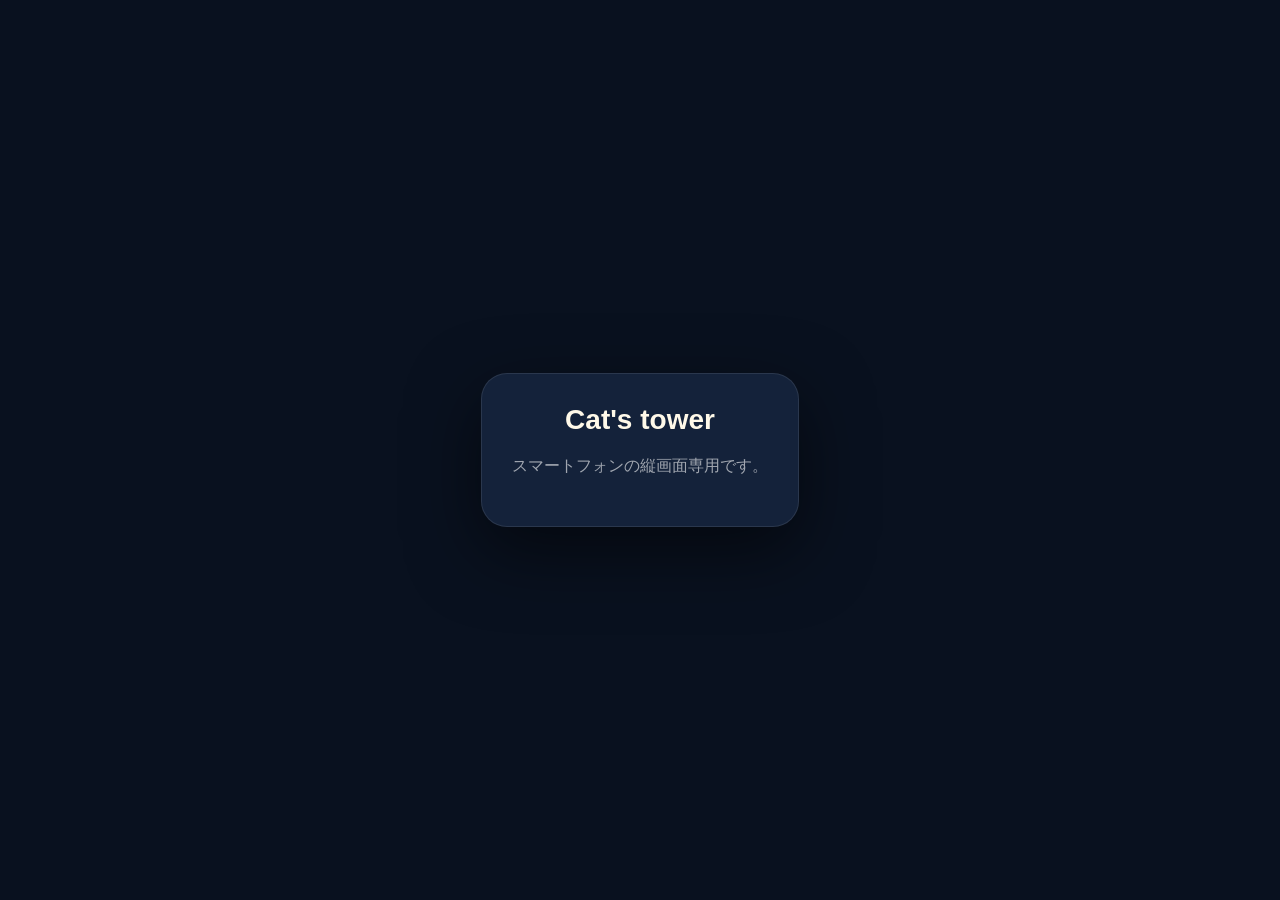
==== commit bda23565: "rebuild Cat's tower shell for Living Tower V0.9" ====
--- a/index.html
+++ b/index.html
@@ -3,35 +3,88 @@
 <head>
   <meta charset="utf-8">
   <meta name="viewport" content="width=device-width,initial-scale=1,maximum-scale=1,user-scalable=no,viewport-fit=cover">
-  <meta name="theme-color" content="#081728">
+  <meta name="theme-color" content="#071424">
   <meta name="apple-mobile-web-app-capable" content="yes">
   <meta name="apple-mobile-web-app-status-bar-style" content="black-translucent">
-  <meta name="description" content="ぬいぐるみのような猫たちと、縦に伸びるタワーを育てるスマートフォン専用ゲーム。">
-  <link rel="manifest" href="/manifest.webmanifest">
-  <link rel="icon" href="/icon.svg" type="image/svg+xml">
-  <link rel="stylesheet" href="/styles.css">
-  <link rel="stylesheet" href="/art.css?v=080">
-  <title>Cat's tower</title>
+  <meta name="description" content="ぬいぐるみ猫の暮らし、店づくり、夜番がひとつにつながるスマートフォン専用Living Towerゲーム。">
+  <link rel="manifest" href="/manifest.webmanifest?v=090">
+  <link rel="stylesheet" href="/styles.css?v=090">
+  <title>Cat's tower — Living Tower</title>
 </head>
 <body>
-  <aside class="unsupported" aria-hidden="true"><div><b>Cat's tower</b><p>スマートフォンの縦画面で開いてください。</p></div></aside>
+  <aside class="unsupported" aria-hidden="true"><div><b>Cat's tower</b><p>スマートフォンの縦画面専用です。</p></div></aside>
+
   <main id="app" class="app">
-    <section id="splash" class="splash">
-      <div class="rain"></div><div class="skyline"></div>
-      <div class="splashTower"><i></i><i></i><i></i><i></i><div id="splashCat"></div></div>
-      <div class="splashCopy"><small>A TINY TOWER FOR SOFT LITTLE CATS</small><h1><span>Cat's</span><span>tower</span></h1><p>店をひらいて、猫を迎えて、<br>夜のタワーを守ろう。</p><button id="startBtn" class="bigBtn">管理をはじめる</button><em>V0.8.0 · RASTER ART BUILD</em></div>
+    <section id="splash" class="splash" aria-label="Cat's tower タイトル">
+      <img class="splashArtwork" src="/assets/living/title-living-v09.webp" alt="夜の街に建つ猫たちのタワー">
+      <div class="splashVeil"></div>
+      <div class="splashCopy">
+        <small>ILLUSTRATED PLUSH DOLLHOUSE</small>
+        <h1><span>Cat's</span><span>tower</span></h1>
+        <p>昼は、小さな猫たちの店。<br>夜は、みんなで守る家。</p>
+        <button id="startBtn" class="primaryCta" type="button">タワーへ行く</button>
+        <em>V0.9.0 · LIVING TOWER VERTICAL SLICE</em>
+      </div>
     </section>
+
     <section id="game" class="game hidden">
-      <header class="topbar"><div class="brand"><i></i><span>Cat's tower<small>NIGHT CARE TOWER</small></span></div><div class="resources"><button id="coinsBtn" aria-label="コイン"><i class="coin">¢</i><span><b id="coins">0</b><small id="incomeRate">+1 / 秒</small></span></button><button id="partsBtn" aria-label="部品"><i class="part">⌁</i><span><b id="parts">0</b><small>防衛報酬</small></span></button></div></header>
-      <button id="guideBar" class="guideBar"><i id="guideIcon">◎</i><span id="guideText">タワーを育てよう</span><b>›</b></button>
-      <section class="world"><button id="battleCall" class="battleCall hidden" type="button" aria-label="夜間防衛を開始"><i>!</i><span><small>INVASION READY</small><b id="battleCallText">初回防衛を開始</b></span><em>開始</em></button><div class="backdrop"><i class="moon"></i><i class="cloud c1"></i><i class="cloud c2"></i><i class="buildings"></i><i class="rain worldRain"></i></div><div id="towerScroll" class="towerScroll"><div id="tower" class="tower"></div></div><button id="topBtn" class="topBtn"><b id="topFloor">3F</b><small>TOP</small></button><div id="toasts" class="toasts"></div></section>
-      <nav id="nav" class="nav"><button data-nav="tower" class="on"><i>▥</i><span>タワー</span></button><button data-nav="cats"><i>◉</i><span>猫</span></button><button data-nav="build" class="build"><i>＋</i><span>増築</span></button><button data-nav="tasks"><i>✓</i><span>タスク</span><b id="taskBadge" class="badge hidden">0</b></button><button data-nav="menu"><i>•••</i><span>メニュー</span></button></nav>
-      <nav id="battleNav" class="battleNav hidden"><button data-tool="yarn"><i class="yarnIcon"></i><span>毛糸網</span><small>25</small></button><button data-tool="static"><i class="staticIcon">ϟ</i><span>静電毛玉</span><small>35</small></button><button data-tool="box"><i class="boxIcon">□</i><span>段ボール</span><small>40</small></button><button data-tool="magnet"><i class="magnetIcon">∩</i><span>磁石</span><small>30</small></button><button id="pauseBtn"><i>Ⅱ</i><span>停止</span><small id="energy">100</small></button></nav>
+      <header class="topbar">
+        <div class="brand"><i aria-hidden="true"></i><span>Cat's tower<small>LIVING TOWER</small></span></div>
+        <div class="topActions">
+          <button id="coinsBtn" class="resource" type="button" aria-label="コイン"><i>¢</i><span><b id="coins">0</b><small id="incomeRate">自動営業</small></span></button>
+          <button id="partsBtn" class="resource partResource" type="button" aria-label="修復部品"><i>⌁</i><span><b id="parts">0</b><small>修復部品</small></span></button>
+          <button id="menuBtn" class="menuButton" type="button" aria-label="設定">•••</button>
+        </div>
+      </header>
+
+      <button id="focusBar" class="focusBar" type="button">
+        <i id="focusIcon">◎</i>
+        <span><small id="focusEyebrow">NOW IN THE TOWER</small><b id="focusText">ムギの様子を見に行く</b></span>
+        <em>›</em>
+      </button>
+
+      <section id="world" class="world">
+        <div class="nightBackdrop" aria-hidden="true"><i class="moon"></i><i class="stars"></i><i class="city"></i><i class="rain"></i></div>
+        <div id="towerScroll" class="towerScroll"><div id="tower" class="tower"></div></div>
+        <button id="overviewBtn" class="overviewBtn" type="button"><i>▦</i><span>俯瞰</span></button>
+        <button id="jumpBtn" class="jumpBtn" type="button"><b id="jumpFloor">3F</b><small>TOP</small></button>
+
+        <aside id="eventDock" class="eventDock hidden" aria-live="polite">
+          <div class="eventHead"><span><small>NIGHT SHIFT</small><b id="eventName">C.L.E.A.N.侵入</b></span><button id="retreatBtn" type="button">停止</button></div>
+          <div class="enemyHud"><span id="enemyFloor">1F</span><div class="enemyHp"><i id="enemyHp"></i></div><b id="enemyHpText">100</b></div>
+          <div class="toolRow">
+            <button data-tool="yarn" type="button"><i>◉</i><span>毛糸網</span><small>25</small></button>
+            <button data-tool="box" type="button"><i>□</i><span>段ボール</span><small>40</small></button>
+            <button data-tool="magnet" type="button"><i>∩</i><span>磁石</span><small>30</small></button>
+            <div class="energy"><small>ENERGY</small><b id="energy">100</b></div>
+          </div>
+        </aside>
+
+        <div id="toasts" class="toasts"></div>
+      </section>
+
+      <nav id="nav" class="nav" aria-label="ゲームメニュー">
+        <button data-nav="tower" class="on" type="button"><i>▥</i><span>タワー</span></button>
+        <button data-nav="cats" type="button"><i>●</i><span>猫</span></button>
+        <button data-nav="build" class="build" type="button"><i>＋</i><span>増築</span></button>
+        <button data-nav="memories" type="button"><i>▣</i><span>思い出</span><b id="memoryBadge" class="badge hidden">0</b></button>
+      </nav>
     </section>
-    <div id="modal" class="modal"></div><div id="coach" class="coach"></div>
+
+    <div id="modal" class="modal"></div>
+    <div id="coach" class="coach"></div>
   </main>
-  <template id="sheetTpl"><div class="shade" data-close="1"><section class="sheet" role="dialog" aria-modal="true"><i class="handle"></i><header><div><small></small><h2></h2></div><button data-close="1">×</button></header><div class="sheetBody"></div></section></div></template>
-  <script src="/app.js" defer></script>
-  <script src="/art.js?v=080" defer></script>
+
+  <template id="sheetTpl">
+    <div class="shade" data-close="1">
+      <section class="sheet" role="dialog" aria-modal="true">
+        <i class="handle"></i>
+        <header><div><small></small><h2></h2></div><button data-close="1" type="button">×</button></header>
+        <div class="sheetBody"></div>
+      </section>
+    </div>
+  </template>
+
+  <script src="/app.js?v=090" defer></script>
 </body>
 </html>
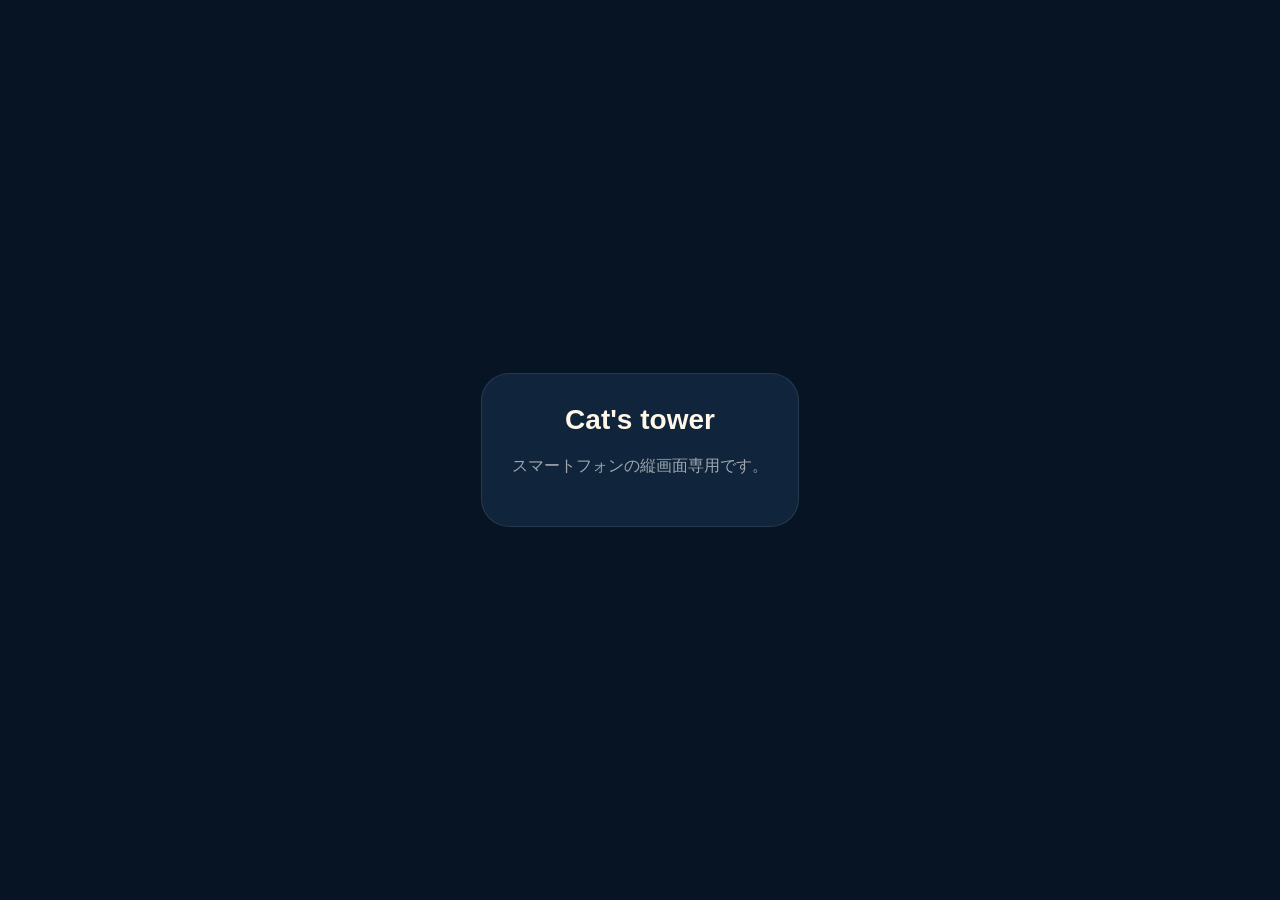
==== commit 3804292f: "tune Living Tower V0.9.1 mobile vertical slice" ====
--- a/index.html
+++ b/index.html
@@ -7,8 +7,8 @@
   <meta name="apple-mobile-web-app-capable" content="yes">
   <meta name="apple-mobile-web-app-status-bar-style" content="black-translucent">
   <meta name="description" content="ぬいぐるみ猫の暮らし、店づくり、夜番がひとつにつながるスマートフォン専用Living Towerゲーム。">
-  <link rel="manifest" href="/manifest.webmanifest?v=090">
-  <link rel="stylesheet" href="/styles.css?v=090">
+  <link rel="manifest" href="/manifest.webmanifest?v=091">
+  <link rel="stylesheet" href="/styles.css?v=091">
   <title>Cat's tower — Living Tower</title>
 </head>
 <body>
@@ -23,7 +23,7 @@
         <h1><span>Cat's</span><span>tower</span></h1>
         <p>昼は、小さな猫たちの店。<br>夜は、みんなで守る家。</p>
         <button id="startBtn" class="primaryCta" type="button">タワーへ行く</button>
-        <em>V0.9.0 · LIVING TOWER VERTICAL SLICE</em>
+        <em>V0.9.1 · LIVING TOWER VERTICAL SLICE</em>
       </div>
     </section>
 
@@ -85,6 +85,6 @@
     </div>
   </template>
 
-  <script src="/app.js?v=090" defer></script>
+  <script src="/app.js?v=091" defer></script>
 </body>
 </html>
--- a/styles.css
+++ b/styles.css
@@ -1,78 +1,101 @@
-:root{--bg:#09111f;--navy:#111c31;--navy2:#182844;--paper:#fff8e9;--cream:#f1dfc4;--teal:#31d7d0;--lime:#d9ef76;--orange:#ff8155;--gold:#f7c95b;--purple:#a790ef;--safeT:env(safe-area-inset-top,0px);--safeB:env(safe-area-inset-bottom,0px);font-family:-apple-system,BlinkMacSystemFont,"Hiragino Sans","Yu Gothic",sans-serif;color-scheme:dark;-webkit-text-size-adjust:100%}*{box-sizing:border-box}html,body{width:100%;height:100%;margin:0;overflow:hidden;overscroll-behavior:none;background:#060b14}body{color:var(--paper);user-select:none;-webkit-user-select:none;-webkit-touch-callout:none}button{font:inherit;color:inherit;border:0;cursor:pointer;-webkit-tap-highlight-color:transparent}button:focus-visible{outline:3px solid #31d7d099;outline-offset:2px}.hidden{display:none!important}.app{position:relative;width:100%;max-width:520px;height:100dvh;min-height:100svh;margin:auto;overflow:hidden;background:linear-gradient(#1a2d49,#09111f);box-shadow:0 0 70px #000}.unsupported{display:none;position:fixed;inset:0;z-index:999;place-items:center;padding:24px;text-align:center;background:#09111f}.unsupported div{max-width:390px;padding:30px;border:1px solid #ffffff18;border-radius:26px;background:#14223a;box-shadow:0 24px 70px #0008}.unsupported b{font-size:28px}.unsupported p{color:#fff9;line-height:1.7}@media(min-width:641px) and (hover:hover) and (pointer:fine),(orientation:landscape) and (max-height:600px){.unsupported{display:grid}.app{visibility:hidden}}
-/* title */
-.splash{position:absolute;inset:0;z-index:70;overflow:hidden;background:radial-gradient(circle at 75% 15%,#f2df9a20,transparent 22%),linear-gradient(#192f4c 0%,#0d192a 70%,#060b14)}.splash:after{content:"";position:absolute;inset:0;background:linear-gradient(transparent 45%,#060b14e8 90%)}.rain{position:absolute;inset:-20%;opacity:.22;transform:rotate(7deg);background:repeating-linear-gradient(90deg,transparent 0 25px,#c7e6ff55 26px 27px,transparent 28px 55px);background-size:58px 160px;animation:rain 1.1s linear infinite}@keyframes rain{to{background-position:0 160px}}.skyline{position:absolute;inset:auto -6% 0;height:50%;opacity:.65;background:#08111f;clip-path:polygon(0 38%,8% 38%,8% 12%,18% 12%,18% 39%,27% 39%,27% 4%,36% 4%,36% 31%,45% 31%,45% 19%,56% 19%,56% 43%,65% 43%,65% 8%,75% 8%,75% 33%,84% 33%,84% 15%,94% 15%,94% 37%,100% 37%,100% 100%,0 100%)}.splashTower{position:absolute;left:50%;bottom:18%;width:min(55vw,236px);height:61%;transform:translateX(-50%);border:1px solid #ffffff10;border-radius:17px 17px 0 0;background:repeating-linear-gradient(180deg,transparent 0 91px,#080e18dc 91px 98px),linear-gradient(90deg,#ffffff08,transparent 25% 75%,#0003),#1b2b40;box-shadow:0 35px 70px #0008}.splashTower>i{position:absolute;width:38%;height:52px;border:5px solid #26384f;border-radius:9px;background:linear-gradient(135deg,#fff5,transparent 45%),#ffd374;box-shadow:0 0 25px #ffc85a33}.splashTower>i:after{content:"";position:absolute;left:50%;top:0;bottom:0;width:4px;background:#26384f}.splashTower>i:nth-child(1){left:8%;bottom:25px}.splashTower>i:nth-child(2){right:8%;bottom:25px}.splashTower>i:nth-child(3){left:8%;bottom:125px;background-color:#87d7cb}.splashTower>i:nth-child(4){right:8%;bottom:125px;background-color:#ff9b72}.splashCat{position:absolute;left:50%;bottom:25px;width:125px;height:145px;transform:translateX(-50%);filter:drop-shadow(0 12px 12px #0006);animation:float 3s ease-in-out infinite}@keyframes float{50%{transform:translate(-50%,-7px) rotate(1deg)}}.splashCopy{position:absolute;z-index:3;left:22px;right:22px;bottom:calc(20px + var(--safeB));text-align:center}.splashCopy>small{color:#d9ef76dc;font-size:8px;font-weight:900;letter-spacing:.17em}.splashCopy h1{display:flex;flex-direction:column;align-items:center;margin:8px 0 0;font-family:"Arial Rounded MT Bold","Hiragino Maru Gothic ProN",sans-serif;font-size:clamp(46px,14vw,68px);font-weight:900;line-height:.78;letter-spacing:-.07em;text-shadow:0 8px 0 #060b1466,0 15px 25px #0008}.splashCopy h1 span:first-child{transform:rotate(-2deg)}.splashCopy h1 span:last-child{margin-left:45px;color:var(--teal);transform:rotate(2deg)}.splashCopy p{margin:19px 0 17px;color:#fffbcf;font-size:13px;font-weight:700;line-height:1.75;letter-spacing:.04em}.splashCopy em{display:block;margin-top:18px;color:#fff5;font-size:7px;font-style:normal;font-weight:800;letter-spacing:.14em}.bigBtn{min-width:220px;min-height:54px;padding:0 25px;border-radius:18px;color:#14232b;background:linear-gradient(#ecfba5,#c9e45f);box-shadow:0 8px 0 #718f30,0 20px 35px #0007;font-size:14px;font-weight:900;letter-spacing:.05em}.bigBtn:active{transform:translateY(5px);box-shadow:0 3px 0 #718f30,0 12px 24px #0006}
-/* app */
-.game{position:absolute;inset:0;display:grid;grid-template-rows:calc(68px + var(--safeT)) 42px minmax(0,1fr) calc(80px + var(--safeB));background:var(--bg)}.topbar{z-index:40;display:flex;align-items:flex-end;justify-content:space-between;gap:8px;padding:calc(10px + var(--safeT)) 12px 9px;border-bottom:1px solid #ffffff10;background:linear-gradient(#192b48,#101c30);box-shadow:0 8px 20px #0004}.brand{display:flex;align-items:center;min-width:0;font-family:"Arial Rounded MT Bold","Hiragino Maru Gothic ProN",sans-serif;font-size:14px;font-weight:900;white-space:nowrap}.brand i{position:relative;width:27px;height:27px;margin-right:7px;border-radius:9px 12px 9px 12px;background:var(--teal);box-shadow:inset 0 -4px 0 #0002;transform:rotate(-7deg)}.brand i:before{content:"";position:absolute;left:5px;top:5px;width:6px;height:6px;border-radius:50%;background:var(--paper);box-shadow:10px 0 var(--paper)}.brand i:after{content:"";position:absolute;left:8px;bottom:5px;width:12px;height:10px;border-radius:50%;background:var(--paper)}.resources{display:flex;gap:5px}.resources button{display:flex;align-items:center;gap:5px;min-width:67px;min-height:38px;padding:5px 8px 5px 5px;border:1px solid #ffffff10;border-radius:13px;background:#060c1677}.resources i{display:grid;width:25px;height:25px;place-items:center;border-radius:50%;color:#433312;font-size:14px;font-style:normal;font-weight:900}.resources b{overflow:hidden;font-size:11px;font-variant-numeric:tabular-nums;text-overflow:ellipsis}.coin{background:linear-gradient(#ffe18c,#efb63d);box-shadow:inset 0 -3px 0 #79510f44}.part{color:#142b31!important;background:linear-gradient(#c1f8ef,#58cec3);box-shadow:inset 0 -3px 0 #0e6d6644}.guideBar{z-index:35;display:grid;grid-template-columns:25px minmax(0,1fr) 20px;align-items:center;margin:4px 9px;padding:0 8px;border:1px solid #31d7d033;border-radius:12px;background:linear-gradient(90deg,#31d7d020,#ffffff08);text-align:left}.guideBar i{display:grid;width:21px;height:21px;place-items:center;border-radius:7px;color:#10232c;background:var(--teal);font-size:11px;font-style:normal;font-weight:900}.guideBar span{overflow:hidden;font-size:10px;font-weight:800;text-overflow:ellipsis;white-space:nowrap}.guideBar b{justify-self:end;color:#fff7;font-size:20px}.guideBar.alert{border-color:#ff815566;background:linear-gradient(90deg,#ff675030,#ff815510)}.guideBar.alert i{background:var(--orange);animation:pulse 1s infinite}@keyframes pulse{50%{box-shadow:0 0 0 6px #ff815522}}
-.world{position:relative;min-height:0;overflow:hidden;background:#0b1526}.backdrop{position:absolute;inset:0;overflow:hidden;background:radial-gradient(circle at 78% 13%,#f4e8b933,transparent 15%),linear-gradient(#193553,#12243d 50%,#091424)}.moon{position:absolute;top:42px;right:38px;width:64px;height:64px;border-radius:50%;background:#f2e7b8;box-shadow:0 0 40px #f2e7b833}.cloud{position:absolute;width:190px;height:35px;border-radius:50%;opacity:.2;filter:blur(7px);background:#c6dce8;animation:cloud 31s linear infinite}.c1{top:95px;left:-100px}.c2{top:230px;left:35%;animation-delay:-15s}@keyframes cloud{to{transform:translateX(600px)}}.buildings{position:absolute;inset:auto -5% 0;height:52%;opacity:.54;background:#0a1728;clip-path:polygon(0 33%,11% 33%,11% 9%,22% 9%,22% 39%,32% 39%,32% 3%,44% 3%,44% 32%,55% 32%,55% 17%,67% 17%,67% 42%,76% 42%,76% 0,88% 0,88% 30%,100% 30%,100% 100%,0 100%)}.worldRain{opacity:.07}.towerScroll{position:absolute;inset:0;z-index:5;overflow-x:hidden;overflow-y:auto;overscroll-behavior-y:contain;scrollbar-width:none;touch-action:pan-y;-webkit-overflow-scrolling:touch}.towerScroll::-webkit-scrollbar{display:none}.tower{position:relative;display:flex;flex-direction:column;justify-content:flex-end;width:calc(100% - 27px);min-height:calc(100% + 60px);margin:62px auto 25px;padding:57px 6px 18px}.tower:before{content:"";position:absolute;inset:43px 0 0;z-index:-1;border:8px solid #19283d;border-top:0;border-radius:18px 18px 7px 7px;background:#08111dbb;box-shadow:0 25px 45px #0007,inset 0 0 0 2px #fff1}.roof{position:relative;height:64px;margin:0 4px -2px;border-radius:17px 17px 2px 2px;background:linear-gradient(#324963 0 28%,#1c2d45 28%);box-shadow:inset 0 3px #fff1}.roof:before{content:"";position:absolute;left:50%;bottom:17px;width:74px;height:28px;transform:translateX(-50%);border:4px solid #142238;border-radius:12px 12px 5px 5px;background:linear-gradient(#91eee1,#2ba8a2);box-shadow:0 0 20px #31d7d044}.roof:after{content:"";position:absolute;left:50%;bottom:44px;width:4px;height:35px;transform:translateX(-50%);background:#667a98;box-shadow:-10px 13px 0 -1px #667a98,10px 13px 0 -1px #667a98}
-/* floors */
-.floor{--floor:#ead7bd;--type:#31d7d0;--sign:#fff0bd;position:relative;flex:0 0 174px;height:174px;margin:0 4px;overflow:hidden;border:4px solid #19283c;border-bottom-width:8px;background:var(--floor);box-shadow:inset 0 4px #ffffff66,inset 0 -8px #5d3c281e}.floor+.floor{margin-top:-4px}.floor:first-of-type{border-radius:12px 12px 0 0}.floor:last-of-type{border-radius:0 0 8px 8px}.floor:active{filter:brightness(.96)}.floor .wall{position:absolute;inset:0;opacity:.5;background:linear-gradient(90deg,#fff4,transparent 25% 75%,#0001),repeating-linear-gradient(90deg,transparent 0 48px,#4e382515 48px 50px)}.floor .base{position:absolute;inset:auto 0 0;height:20px;background:repeating-linear-gradient(90deg,#75513f80 0 34px,#4b332b99 34px 36px),#997156;box-shadow:inset 0 4px #fff2}.lane{position:absolute;left:7px;right:7px;bottom:20px;height:24px;border-top:2px dashed #24313b22;pointer-events:none}.num{position:absolute;top:9px;left:8px;z-index:7;display:grid;min-width:34px;height:29px;padding:0 7px;place-items:center;border-radius:9px;background:#09121fc9;font-size:10px;font-weight:900}.sign{position:absolute;top:8px;left:50%;z-index:6;display:flex;align-items:center;gap:6px;max-width:58%;min-height:31px;padding:5px 9px;transform:translateX(-50%) rotate(-1deg);border:2px solid #392a221f;border-radius:10px;color:#30272a;background:var(--sign);box-shadow:0 5px 0 #5c38211f,inset 0 2px #fff8;font-size:10px;font-weight:900;white-space:nowrap}.sign i{display:grid;width:19px;height:19px;place-items:center;border-radius:7px;color:#fff;background:var(--type);font-size:9px;font-style:normal}.level{position:absolute;top:11px;right:9px;z-index:6;padding:4px 7px;border-radius:8px;background:#09121fbd;color:#fffbd1;font-size:8px;font-weight:800}.furn{position:absolute;inset:42px 12px 20px;pointer-events:none}.window{position:absolute;left:4px;top:2px;width:72px;height:56px;border:5px solid #594c4366;border-radius:10px;background:linear-gradient(135deg,#fff4,transparent 45%),linear-gradient(#76a0b5,#2a4964)}.window:after{content:"";position:absolute;left:50%;top:0;bottom:0;width:4px;background:#594c4366}.counter{position:absolute;right:8px;bottom:12px;width:35%;height:46px;border:4px solid #49342544;border-radius:8px 8px 4px 4px;background:#c38159;box-shadow:inset 0 6px #fff2}.counter:before{content:"";position:absolute;left:-7px;right:-7px;top:-8px;height:10px;border-radius:5px;background:#79533d}.shelf{position:absolute;right:12px;top:2px;width:31%;height:40px;border:4px solid #49342544;border-radius:7px;background:repeating-linear-gradient(90deg,#e16e50 0 12px,transparent 12px 18px),#fff0c999}.cats{position:absolute;left:18%;right:28%;bottom:20px;z-index:4;display:flex;align-items:flex-end;justify-content:center;height:101px;pointer-events:none}.cat{position:relative;width:84px;height:100px;margin:0 -12px;padding:0;background:none;pointer-events:auto;transform-origin:50% 100%;animation:catIdle 2.8s ease-in-out infinite}.cat:nth-child(2){z-index:2}.cat.work{animation-name:catWork;animation-duration:1.8s}.cat.sleep{animation-name:catSleep;animation-duration:3.5s}@keyframes catIdle{50%{transform:translateY(-3px) rotate(1deg)}}@keyframes catWork{35%{transform:translateY(-5px) rotate(-3deg)}65%{transform:translateY(-2px) rotate(3deg)}}@keyframes catSleep{50%{transform:translateY(6px) rotate(-2deg) scaleY(.94)}}.cat svg{width:100%;height:100%;overflow:visible;filter:drop-shadow(0 6px 5px #392a2344)}.cat .mood{position:absolute;z-index:9;top:8px;left:50%;width:40px;height:5px;transform:translateX(-50%);overflow:hidden;border-radius:999px;background:#0a132253}.cat .mood i{display:block;height:100%;border-radius:inherit;background:var(--lime)}.cat .name{position:absolute;z-index:9;left:50%;bottom:-3px;max-width:67px;padding:2px 7px;transform:translateX(-50%);overflow:hidden;border:1px solid #50372622;border-radius:8px;color:#34292b;background:#fff9edec;font-size:8px;font-weight:900;text-overflow:ellipsis;white-space:nowrap}.emptyCat{position:absolute;left:50%;bottom:47px;transform:translateX(-50%);color:#392d2d88;font-size:9px;font-weight:800;white-space:nowrap}.stock{position:absolute;z-index:8;left:10px;top:47px;display:flex;align-items:center;gap:4px;padding:4px 7px;border-radius:9px;background:#09121fc7;font-size:8px;font-weight:850}.stock b{color:var(--lime);font-size:10px}.status{position:absolute;z-index:8;left:9px;bottom:25px;display:flex;align-items:center;gap:5px;max-width:142px;min-height:26px;padding:4px 7px;border:1px solid #39271d22;border-radius:9px;color:#372d2cce;background:#fff9eddc;box-shadow:0 4px 9px #3c281c1f;font-size:8px;font-weight:850}.status i{flex:0 0 7px;width:7px;height:7px;border-radius:50%;background:var(--dot,var(--teal))}.bubble{position:absolute;z-index:10;display:grid;min-width:48px;min-height:48px;padding:6px;place-items:center;border:3px solid #ffffffb8;border-radius:16px;color:#352a25;box-shadow:0 8px 16px #34231944,inset 0 -5px #5d3a221f;animation:bob 1.5s ease-in-out infinite}.bubble strong{font-size:11px}.bubble small{font-size:7px;font-weight:900}.bubble.coinBubble{right:8px;top:48px;background:linear-gradient(#ffe69d,#efbb44)}.bubble.delivery{right:9px;bottom:25px;background:linear-gradient(#ffd2a8,#ef9853)}.bubble.bell{left:50%;bottom:25px;transform:translateX(-50%);background:linear-gradient(#dcfaf4,#62d6c9)}.bubble.battle{right:9px;top:48px;color:#3b180e;background:linear-gradient(#ffb486,#ff704d)}@keyframes bob{50%{margin-top:-4px}}.home{--floor:#ead9c7;--type:#ef9c8f;--sign:#ffe0d5}.food{--floor:#f2d5b5;--type:#ef7953;--sign:#ffe4af}.play{--floor:#d8e9d6;--type:#5dbd9b;--sign:#dff5d7}.care{--floor:#dfdaf0;--type:#9581d7;--sign:#eee5ff}.craft{--floor:#ead2ba;--type:#d0904f;--sign:#f8ddae}.lobby{--floor:#d6c2a7}.homeBed{position:absolute;left:18px;bottom:9px;width:105px;height:42px;border:4px solid #49342544;border-radius:28px 28px 12px 12px;background:linear-gradient(#ef9b8e,#c66e6e);box-shadow:inset 0 7px #fff3}.homeBox{position:absolute;right:24px;bottom:10px;width:55px;height:43px;border:3px solid #5a3b263b;border-radius:5px;background:#c89358;transform:rotate(3deg)}.lobbyDoor{position:absolute;left:10px;bottom:4px;width:66px;height:94px;border:6px solid #665341;border-radius:8px 8px 1px 1px;background:linear-gradient(90deg,#89abbf 0 47%,#fff3 47% 51%,#6d90a6 51%)}.elevator{position:absolute;right:9px;bottom:4px;width:77px;height:100px;border:6px solid #4e5963;border-radius:7px 7px 1px 1px;background:linear-gradient(90deg,#818e97 0 48%,#5d6974 48% 52%,#8a969e 52%)}.desk{position:absolute;left:50%;bottom:10px;width:115px;height:43px;transform:translateX(-50%);border:4px solid #46362f44;border-radius:8px;background:#7ab7a9;box-shadow:inset 0 6px #fff2}.desk:before{content:"";position:absolute;left:-8px;right:-8px;top:-9px;height:12px;border-radius:5px;background:#4c716b}.construction{--floor:#c5b49f;filter:saturate(.7)}.scaffold{position:absolute;inset:34px 14px 20px;background:linear-gradient(90deg,transparent 0 12%,#896a50 12% 16%,transparent 16% 45%,#896a50 45% 49%,transparent 49% 78%,#896a50 78% 82%,transparent 82%),linear-gradient(180deg,transparent 0 24%,#a78264 24% 29%,transparent 29% 63%,#a78264 63% 68%,transparent 68%)}.buildProgress{position:absolute;z-index:8;left:50%;top:50%;width:min(220px,72%);transform:translate(-50%,-50%);text-align:center;color:#342a29;font-size:11px;font-weight:900}.track{height:9px;margin-top:8px;overflow:hidden;border-radius:999px;background:#fff8}.track i{display:block;height:100%;border-radius:inherit;background:linear-gradient(90deg,var(--teal),var(--lime))}.flash{animation:flash 1.2s}@keyframes flash{35%{box-shadow:inset 0 0 0 5px #d9ef76e6,0 0 30px #d9ef7688}}
-.topBtn{position:absolute;right:8px;bottom:10px;z-index:18;display:grid;width:47px;height:47px;place-items:center;border:1px solid #ffffff18;border-radius:16px;background:#09121fdd;box-shadow:0 8px 18px #0005;backdrop-filter:blur(10px)}.topBtn b{font-size:10px}.topBtn small{color:var(--teal);font-size:6px;font-weight:900}.toasts{position:absolute;z-index:65;left:50%;bottom:17px;display:flex;width:min(320px,calc(100% - 27px));flex-direction:column;gap:6px;transform:translateX(-50%);pointer-events:none}.toast{padding:10px 12px;border:1px solid #ffffff20;border-radius:13px;background:#09121ff0;box-shadow:0 12px 28px #0007;font-size:10px;font-weight:800;line-height:1.5;animation:tin .18s,tout .22s 2.55s forwards}.toast.good{border-color:#d9ef7644}.toast.warn{border-color:#ff815566}@keyframes tin{from{opacity:0;transform:translateY(7px)}}@keyframes tout{to{opacity:0;transform:translateY(4px)}}
-/* navigation */
-.nav,.battleNav{z-index:45;display:grid;grid-template-columns:repeat(5,1fr);padding:7px 5px calc(7px + var(--safeB));border-top:1px solid #ffffff12;background:linear-gradient(#14223a,#080f1b);box-shadow:0 -10px 25px #0005}.nav button,.battleNav button{position:relative;display:flex;min-width:0;min-height:62px;flex-direction:column;align-items:center;justify-content:center;gap:4px;border-radius:15px;color:#fff7;background:none;font-size:8px;font-weight:800}.nav button.on{color:var(--paper);background:#31d7d014}.nav button>i,.battleNav button>i{display:grid;width:28px;height:27px;place-items:center;color:currentColor;font-size:19px;font-style:normal;font-weight:900}.nav button.on>i{color:var(--teal)}.nav .build{color:var(--paper)}.nav .build i{width:48px;height:48px;margin-top:-22px;border:4px solid #111c31;border-radius:18px;color:#173239;background:linear-gradient(#edfaa8,#c9e45f);box-shadow:0 7px 0 #708e30,0 12px 24px #0005,inset 0 3px #fff7;font-size:29px}.badge{position:absolute;top:3px;right:10px;display:grid;min-width:18px;height:18px;padding:0 5px;place-items:center;border:2px solid #111c31;border-radius:999px;color:#fff;background:var(--orange);font-size:8px}.battleNav{background:linear-gradient(#351d27,#110f18)}.battleNav button{color:#fffbd2;font-size:7px}.battleNav small{min-width:23px;padding:2px 5px;border-radius:7px;color:#14202f;background:#fffbd5;font-size:7px;font-weight:900}.battleNav button.selected{color:var(--lime);background:#d9ef761c;box-shadow:inset 0 0 0 2px #d9ef7644}.battleNav button.disabled{opacity:.36}.yarnIcon{width:25px!important;height:25px!important;border-radius:50%;background:repeating-radial-gradient(circle,#8069ce 0 2px,#d0c5ff 2px 4px)}.staticIcon{border-radius:50%;color:#182235!important;background:#e3ef8a}.boxIcon{border:3px solid #6b452c;border-radius:4px;color:#5e3b25!important;background:#ce9459}.magnetIcon{border-radius:8px;color:#fff!important;background:linear-gradient(90deg,#ed6268 0 35%,#d7dde2 35% 65%,#5d78d8 65%)}
-/* sheets */
-.modal,.coach{position:absolute;inset:0;z-index:90;pointer-events:none}.shade{position:absolute;inset:0;display:flex;align-items:flex-end;padding-top:calc(55px + var(--safeT));background:#030812a8;backdrop-filter:blur(5px);pointer-events:auto;animation:fade .17s}@keyframes fade{from{opacity:0}}.sheet{width:100%;max-height:82dvh;overflow:hidden;border:1px solid #ffffff12;border-bottom:0;border-radius:26px 26px 0 0;background:linear-gradient(#1b2d48,#0c1626);box-shadow:0 -24px 55px #0008;animation:sheet .22s cubic-bezier(.22,.8,.24,1)}@keyframes sheet{from{transform:translateY(100%)}}.handle{display:block;width:44px;height:5px;margin:10px auto 3px;border-radius:999px;background:#fff3}.sheet header{display:flex;align-items:center;justify-content:space-between;gap:14px;padding:10px 15px 13px;border-bottom:1px solid #ffffff10}.sheet header small{display:block;margin-bottom:3px;color:var(--teal);font-size:8px;font-weight:900;letter-spacing:.13em}.sheet h2{margin:0;font-size:19px;letter-spacing:-.03em}.sheet header button{display:grid;width:44px;height:44px;place-items:center;border:1px solid #ffffff12;border-radius:14px;color:#fff9;background:#ffffff0d;font-size:24px}.sheetBody{max-height:calc(82dvh - 78px - var(--safeB));padding:14px 14px calc(22px + var(--safeB));overflow-y:auto;overscroll-behavior:contain;-webkit-overflow-scrolling:touch}.section+.section{margin-top:17px}.sectionTitle{display:flex;justify-content:space-between;margin:0 2px 9px;color:#fff8;font-size:8px;font-weight:900;letter-spacing:.1em;text-transform:uppercase}.card{border:1px solid #ffffff10;border-radius:17px;background:#ffffff0a;box-shadow:inset 0 1px #fff1}.card+.card{margin-top:8px}.row{display:flex;align-items:center;gap:11px;min-height:62px;padding:10px 11px}.main{min-width:0;flex:1}.title{display:flex;align-items:center;gap:6px;margin:0;color:var(--paper);font-size:12px;font-weight:900}.desc{margin:4px 0 0;color:#fff8;font-size:9px;line-height:1.55}.meta{margin:6px 0 0;color:#d9ef76d9;font-size:8px;font-weight:850}.btn{display:inline-flex;min-width:70px;min-height:44px;align-items:center;justify-content:center;padding:0 12px;border-radius:13px;color:#11232c;background:linear-gradient(#a5eee7,#55cbc2);box-shadow:inset 0 -4px #146d661f;font-size:9px;font-weight:900}.btn.warm{color:#391b12;background:linear-gradient(#ffbd87,#f08255)}.btn.lime{color:#253317;background:linear-gradient(#eefbab,#cae56d)}.btn.ghost{color:#fffc;background:#ffffff12;box-shadow:inset 0 0 0 1px #fff1}.btn.danger{color:#fff;background:#ff677033;box-shadow:inset 0 0 0 1px #ff677066}.btn:disabled{opacity:.35;filter:saturate(.4)}.actions{display:flex;gap:8px;margin-top:11px}.actions>*{flex:1}.info{padding:11px 12px;border:1px solid #31d7d029;border-radius:15px;color:#fff9;background:#31d7d011;font-size:9px;line-height:1.65}.info b{color:var(--teal)}.grid{display:grid;grid-template-columns:repeat(2,minmax(0,1fr));gap:8px}.buildCard{position:relative;min-height:165px;padding:12px;overflow:hidden;border:1px solid #ffffff10;border-radius:18px;background:radial-gradient(circle at 85% 10%,var(--bc,#31d7d0)33,transparent 34%),#ffffff0a;text-align:left}.buildCard>i{display:grid;width:42px;height:42px;margin-bottom:13px;place-items:center;border-radius:14px;color:#11232c;background:var(--bc);box-shadow:inset 0 -5px #143f401f;font-size:19px;font-style:normal;font-weight:900}.buildCard h3{margin:0 0 5px;font-size:12px}.buildCard p{margin:0;color:#fff8;font-size:8px;line-height:1.55}.cost{display:inline-flex;margin-top:9px;padding:4px 7px;border-radius:8px;color:#3d2c14;background:var(--gold);font-size:8px;font-weight:900}.catCard{display:grid;grid-template-columns:76px minmax(0,1fr) auto;align-items:center;gap:7px;min-height:106px;padding:8px 9px 8px 4px}.catVisual{width:76px;height:90px}.catVisual .cat{width:76px;height:90px;margin:0;animation:none}.catVisual .mood,.catVisual .name{display:none}.catCard h3{margin:0;font-size:14px}.role{margin:3px 0 7px;color:var(--teal);font-size:8px;font-weight:850}.trait{display:inline-flex;padding:3px 7px;border-radius:8px;background:#ffffff10;color:#fffb;font-size:7px}.skills{display:grid;grid-template-columns:repeat(4,1fr);gap:4px;margin-top:8px}.skill small{display:flex;justify-content:space-between;color:#fff7;font-size:5px;font-weight:900}.skill i{display:block;height:4px;margin-top:2px;overflow:hidden;border-radius:999px;background:#fff2}.skill i b{display:block;height:100%;border-radius:inherit;background:var(--sc)}.hero{display:grid;grid-template-columns:126px minmax(0,1fr);align-items:center;gap:8px;padding:12px;border-radius:20px;background:radial-gradient(circle at 17% 20%,#31d7d033,transparent 38%),#ffffff0a}.hero .catVisual{width:124px;height:142px}.hero .cat{width:124px;height:142px;animation:catIdle 3.2s infinite}.hero h3{margin:0 0 4px;font-size:21px}.hero p{margin:0;color:#fff8;font-size:9px;line-height:1.55}.moodBar{margin-top:11px}.moodBar div{display:flex;justify-content:space-between;margin-bottom:4px;color:#fffb;font-size:8px;font-weight:850}.stats{display:grid;grid-template-columns:repeat(2,1fr);gap:8px}.stat{min-height:74px;padding:10px;border:1px solid #ffffff0e;border-radius:15px;background:#ffffff08}.stat small{display:block;margin-bottom:5px;color:#fff6;font-size:6px;font-weight:900;letter-spacing:.08em}.stat strong{display:block;font-size:12px}.stat p{margin:4px 0 0;color:#fff8;font-size:7px;line-height:1.45}.product{padding:12px}.productHead{display:flex;align-items:center;gap:9px}.productIcon{display:grid;width:44px;height:44px;place-items:center;border-radius:15px;color:#35251e;background:var(--pc);box-shadow:inset 0 -5px #53352220;font-size:20px}.product h3{margin:0 0 3px;font-size:13px}.product p{margin:0;color:#fff8;font-size:8px}.numbers{display:grid;grid-template-columns:repeat(3,1fr);gap:6px;margin-top:11px}.number{padding:8px 5px;border-radius:11px;background:#ffffff0a;text-align:center}.number small{display:block;color:#fff6;font-size:6px;font-weight:900}.number strong{display:block;margin-top:2px;font-size:9px}.task{display:grid;grid-template-columns:42px minmax(0,1fr) 38px;align-items:center;gap:9px;min-height:65px;padding:9px;border:1px solid #ffffff0e;border-radius:16px;background:#ffffff09}.task+.task{margin-top:7px}.taskIcon{display:grid;width:42px;height:42px;place-items:center;border-radius:14px;color:#10232c;background:var(--tc);font-size:16px;font-weight:900}.task h3{margin:0 0 3px;font-size:11px}.task p{margin:0;color:#fff7;font-size:8px}.go{display:grid;width:38px;height:38px;place-items:center;border-radius:12px;background:#ffffff12;font-size:20px}.empty{padding:27px 17px;border:1px dashed #ffffff18;border-radius:18px;text-align:center}.empty i{font-size:29px;font-style:normal}.empty h3{margin:7px 0 5px;font-size:13px}.empty p{margin:0;color:#fff8;font-size:9px;line-height:1.6}.menu{overflow:hidden;border:1px solid #ffffff0e;border-radius:17px;background:#ffffff08}.menu button{display:flex;width:100%;min-height:58px;align-items:center;justify-content:space-between;gap:12px;padding:0 13px;background:none;text-align:left}.menu button+button{border-top:1px solid #ffffff0e}.menu strong{display:block;font-size:10px}.menu small{display:block;margin-top:3px;color:#fff7;font-size:7px}.toggle{position:relative;width:46px;height:28px;border-radius:999px;background:#ffffff1c}.toggle:after{content:"";position:absolute;left:4px;top:4px;width:20px;height:20px;border-radius:50%;background:var(--paper);box-shadow:0 3px 7px #0005;transition:.18s}.toggle.on{background:var(--teal)}.toggle.on:after{transform:translateX(18px)}.confirm{padding:18px;text-align:center}.confirmIcon{display:grid;width:64px;height:64px;margin:0 auto 10px;place-items:center;border-radius:22px;color:#3b191b;background:#ff6770b8;font-size:28px;font-weight:900}.confirm h3{margin:0 0 7px;font-size:16px}.confirm p{margin:0;color:#fff8;font-size:9px;line-height:1.6}
-/* coach */
-.intro{position:absolute;z-index:110;left:13px;right:13px;bottom:calc(15px + var(--safeB));padding:16px;border:1px solid #ffffff16;border-radius:22px;background:radial-gradient(circle at 90% 0,#31d7d029,transparent 30%),#0e1828f8;box-shadow:0 22px 54px #0009;pointer-events:auto;animation:up .25s}@keyframes up{from{opacity:0;transform:translateY(20px)}}.intro>small{color:var(--lime);font-size:7px;font-weight:900;letter-spacing:.13em}.intro h2{margin:5px 0 7px;font-size:19px}.intro p{margin:0;color:#fff9;font-size:10px;line-height:1.7}.points{display:grid;grid-template-columns:repeat(3,1fr);gap:6px;margin:13px 0}.point{padding:8px 4px;border-radius:13px;background:#ffffff0a;text-align:center}.point b{display:block;margin-bottom:4px;color:var(--teal);font-size:13px}.point span{color:#fff8;font-size:7px;font-weight:800}.intro .bigBtn{width:100%;min-width:0}.coachBubble{position:absolute;z-index:105;left:14px;right:14px;bottom:calc(94px + var(--safeB));display:flex;align-items:center;gap:9px;padding:10px 11px;border:1px solid #d9ef7633;border-radius:17px;background:#0c1626f5;box-shadow:0 18px 45px #0008;pointer-events:auto;animation:up .2s}.coachBubble>i{display:grid;flex:0 0 39px;width:39px;height:39px;place-items:center;border-radius:13px;color:#233216;background:var(--lime);font-style:normal;font-weight:900}.coachBubble p{min-width:0;flex:1;margin:0;font-size:9px;font-weight:800;line-height:1.55}.coachBubble button{display:grid;width:38px;height:38px;place-items:center;border-radius:12px;background:#ffffff12;font-size:18px}.pause{position:absolute;inset:0;z-index:120;display:grid;place-items:center;padding:20px;background:#040914c9;backdrop-filter:blur(8px);pointer-events:auto}.pause>div{width:min(320px,100%);padding:23px 18px;border:1px solid #ffffff16;border-radius:24px;background:#14223afc;box-shadow:0 25px 55px #0009;text-align:center}.pause h2{margin:0 0 6px;font-size:21px}.pause p{margin:0 0 15px;color:#fff8;font-size:9px}.battleBanner{position:absolute;z-index:120;left:50%;top:calc(118px + var(--safeT));width:min(330px,calc(100% - 28px));padding:11px 13px;transform:translateX(-50%);border:1px solid #ff815544;border-radius:16px;background:#35171bf0;box-shadow:0 18px 45px #0008;text-align:center;pointer-events:none;animation:bin .4s,bout .3s 1.9s forwards}.battleBanner b{display:block;color:var(--orange);font-size:17px;letter-spacing:.08em}.battleBanner small{color:#fff8;font-size:8px}@keyframes bin{from{opacity:0;transform:translate(-50%,-16px) scale(.94)}}@keyframes bout{to{opacity:0;transform:translate(-50%,-7px)}}
-/* battle actors */
-.enemy{position:absolute;z-index:25;left:0;bottom:3px;width:70px;height:76px;padding:0;background:none;pointer-events:auto;will-change:transform}.enemyVisual{position:absolute;left:50%;bottom:0;width:58px;height:58px;transform:translateX(-50%);filter:drop-shadow(0 6px 4px #1b1d2344)}.enemyBody{position:absolute;left:7px;right:7px;bottom:3px;height:42px;border:4px solid #3b4350;border-radius:18px 18px 13px 13px;background:linear-gradient(#aeb9c2,#6e7d88);box-shadow:inset 0 5px #fff4}.eye{position:absolute;top:13px;width:10px;height:10px;border-radius:50%;background:var(--orange);box-shadow:0 0 7px #ff8155aa}.eye.l{left:11px}.eye.r{right:11px}.wheel{position:absolute;bottom:-7px;width:14px;height:14px;border:4px solid #343a43;border-radius:50%;background:#73828b}.wheel.l{left:4px}.wheel.r{right:4px}.antenna{position:absolute;left:50%;top:-13px;width:4px;height:17px;transform:translateX(-50%);border-radius:3px;background:#555f69}.antenna:before{content:"";position:absolute;left:50%;top:-5px;width:9px;height:9px;transform:translateX(-50%);border-radius:50%;background:var(--orange)}.enemy.dust .enemyBody{border-color:#777167;border-radius:50%;background:radial-gradient(circle at 35% 30%,#d8d1c4,#9e9689 74%)}.enemy.dust .wheel,.enemy.dust .antenna{display:none}.enemy.boss .enemyVisual{transform:translateX(-50%) scale(1.18)}.enemy.boss .enemyBody{border-color:#6e3e32;background:linear-gradient(#d98c69,#8f4d43)}.hp{position:absolute;left:50%;top:0;width:68px;height:9px;transform:translateX(-50%);overflow:hidden;border:2px solid #090e17aa;border-radius:999px;background:#090e17c0}.hp i{display:block;height:100%;border-radius:inherit;background:linear-gradient(90deg,#ff6770,#ffb15e)}.enemyStatus{position:absolute;left:50%;top:-17px;transform:translateX(-50%);color:#fff3b7;font-size:10px;font-weight:900;text-shadow:0 2px 4px #0008;white-space:nowrap}.projectile{position:absolute;z-index:30;width:18px;height:18px;border:3px solid #36261d2e;border-radius:50%;background:#ef8b58;box-shadow:inset 0 4px #fff5,0 4px 5px #0003;pointer-events:none}.projectile.yarn{background:repeating-radial-gradient(circle,#876cd0 0 2px,#c7b6ff 2px 4px)}.projectile.bubbleP{border-color:#fffb;background:#90dfe8b8}.projectile.boxP{border-radius:3px;background:#c28b51}.damage{position:absolute;z-index:34;color:#fff3bd;font-size:14px;font-weight:950;text-shadow:0 2px #6c2e26,0 5px 8px #0006;pointer-events:none;animation:dmg .7s forwards}@keyframes dmg{to{opacity:0;transform:translateY(-32px) scale(1.15)}}.target{position:absolute;inset:0;z-index:32;border:4px dashed #d9ef76c7;background:#d9ef7614;pointer-events:none;animation:tb .85s infinite}@keyframes tb{50%{opacity:.42}}.result{padding:18px;border-radius:20px;text-align:center;background:radial-gradient(circle at 50% 0,#d9ef762e,transparent 42%),#ffffff09}.resultIcon{display:grid;width:74px;height:74px;margin:0 auto 10px;place-items:center;border-radius:25px;color:#233116;background:linear-gradient(#effbaa,#c8e467);box-shadow:inset 0 -7px #4b691929,0 10px 24px #0004;font-size:32px;font-weight:900}.result h3{margin:0 0 5px;font-size:20px}.result p{margin:0;color:#fff8;font-size:9px;line-height:1.55}.rewards{display:grid;grid-template-columns:repeat(2,1fr);gap:8px;margin-top:11px}.reward{padding:11px;border:1px solid #ffffff0e;border-radius:15px;background:#ffffff08;text-align:center}.reward small{display:block;color:#fff6;font-size:6px;font-weight:900}.reward b{display:block;margin-top:4px;color:var(--gold);font-size:17px}
-@media(max-height:720px){.game{grid-template-rows:calc(63px + var(--safeT)) 39px minmax(0,1fr) calc(73px + var(--safeB))}.floor{flex-basis:160px;height:160px}.cat{width:78px;height:91px}.cats{height:92px}.splashTower{height:58%}.splashCopy{bottom:calc(13px + var(--safeB))}.splashCopy p{margin:13px 0}.splashCopy h1{font-size:clamp(42px,12vw,58px)}}@media(max-width:350px){.brand{font-size:0}.brand i{margin:0}.tower{width:calc(100% - 18px)}.grid{grid-template-columns:1fr}.nav button,.battleNav button{font-size:7px}}@media(prefers-reduced-motion:reduce){*,*:before,*:after{scroll-behavior:auto!important;animation-duration:.01ms!important;animation-iteration-count:1!important;transition-duration:.01ms!important}}
+:root{
+  --night:#071424;--night2:#0d2238;--panel:#10253bdd;--panel2:#173652;
+  --paper:#fff7e8;--muted:#b8c4cf;--teal:#48d5ca;--lime:#d9ef78;
+  --gold:#f4c862;--coral:#ff8064;--purple:#aa91ef;--safeT:env(safe-area-inset-top,0px);
+  --safeB:env(safe-area-inset-bottom,0px);font-family:-apple-system,BlinkMacSystemFont,"Hiragino Sans","Yu Gothic",sans-serif;
+  color-scheme:dark;-webkit-text-size-adjust:100%;
+}
+*{box-sizing:border-box}html,body{width:100%;height:100%;margin:0;overflow:hidden;background:#030812}
+body{color:var(--paper);user-select:none;-webkit-user-select:none;-webkit-touch-callout:none}
+button{font:inherit;color:inherit;border:0;cursor:pointer;-webkit-tap-highlight-color:transparent}
+button:focus-visible{outline:3px solid #48d5ca99;outline-offset:3px}.hidden{display:none!important}
+.app{position:relative;width:100%;max-width:520px;height:100dvh;min-height:100svh;margin:auto;overflow:hidden;background:#071424;box-shadow:0 0 80px #000}
+.unsupported{display:none;position:fixed;inset:0;z-index:999;place-items:center;padding:25px;background:#071424;text-align:center}
+.unsupported div{max-width:390px;padding:30px;border:1px solid #ffffff18;border-radius:28px;background:#10253b}
+.unsupported b{font-size:28px}.unsupported p{color:#fff9;line-height:1.7}
 
-/* V0.2 — economy safety, battle visibility, and full visual pass */
-:root{
-  --bg:#07111f;--navy:#0c1b2e;--navy2:#132b46;--paper:#fff9e9;--cream:#f3dfbf;
-  --teal:#50e0d4;--lime:#d7ee7a;--orange:#ff7653;--gold:#f6c95b;--purple:#a796ff;
-}
-.app{background:linear-gradient(180deg,#122c48 0%,#081624 48%,#050c16 100%)}
-.splash{background:radial-gradient(circle at 72% 13%,#ffe8a530 0 5%,transparent 24%),linear-gradient(180deg,#173655 0%,#0b1b2d 58%,#050a12 100%)}
-.splash:before{content:"";position:absolute;inset:0;opacity:.55;background-image:radial-gradient(circle,#fff 0 1px,transparent 1.5px);background-size:47px 47px;background-position:9px 13px;mask-image:linear-gradient(#000,transparent 60%)}
-.splashTower{bottom:19%;width:min(59vw,246px);height:62%;border:1px solid #9bded029;border-radius:24px 24px 0 0;background:repeating-linear-gradient(180deg,transparent 0 91px,#07101bdc 91px 99px),linear-gradient(90deg,#75dcd10b,transparent 24% 76%,#0005),#162a40;box-shadow:0 42px 90px #000b,0 0 0 8px #07101a99}
-.splashTower>i{border-color:#20354b;box-shadow:0 0 34px #ffc95f42,inset 0 0 18px #fff4}
-.splashCopy{bottom:calc(23px + var(--safeB))}.splashCopy>small{font-size:9px;color:#d8ed86;letter-spacing:.18em}.splashCopy p{font-size:14px;color:#fff9e6}.bigBtn{min-height:58px;border-radius:20px;background:linear-gradient(180deg,#effaa8,#cbe467);box-shadow:0 8px 0 #6e8b31,0 22px 46px #0008;font-size:15px}
+/* TITLE — one raster illustration, no faux-vector tower */
+.splash{position:absolute;inset:0;z-index:80;overflow:hidden;background:#050a12}
+.splashArtwork{position:absolute;inset:0;width:100%;height:100%;object-fit:cover;object-position:50% 48%;filter:saturate(.98) contrast(1.03)}
+.splashVeil{position:absolute;inset:0;background:linear-gradient(180deg,#03101c16 0 43%,#0308126e 63%,#030812f8 92%)}
+.splashCopy{position:absolute;z-index:2;left:22px;right:22px;bottom:calc(24px + var(--safeB));text-align:center;text-shadow:0 4px 18px #000}
+.splashCopy>small{display:block;color:#e5f58b;font-size:8px;font-weight:900;letter-spacing:.2em}
+.splashCopy h1{display:flex;flex-direction:column;align-items:center;margin:8px 0 0;font-family:"Arial Rounded MT Bold","Hiragino Maru Gothic ProN",sans-serif;font-size:clamp(52px,15.5vw,76px);font-weight:950;line-height:.78;letter-spacing:-.075em}
+.splashCopy h1 span:first-child{transform:rotate(-2deg)}.splashCopy h1 span:last-child{margin-left:48px;color:var(--teal);transform:rotate(2deg)}
+.splashCopy p{margin:22px 0 18px;color:#fff6dc;font-size:14px;font-weight:800;line-height:1.85;letter-spacing:.04em}
+.splashCopy em{display:block;margin-top:22px;color:#ffffff62;font-size:7px;font-style:normal;font-weight:900;letter-spacing:.16em}
+.primaryCta{width:min(330px,88%);min-height:64px;border-radius:23px;color:#183225;background:linear-gradient(#f0fca9,#cae45e);box-shadow:0 9px 0 #66882b,0 22px 42px #0009,inset 0 3px #fff9;font-size:16px;font-weight:950;letter-spacing:.03em}
+.primaryCta:active{transform:translateY(6px);box-shadow:0 3px 0 #66882b,0 12px 28px #0008}
 
-.game{grid-template-rows:calc(76px + var(--safeT)) 48px minmax(0,1fr) calc(86px + var(--safeB));background:#07111f}
-.topbar{align-items:flex-end;padding:calc(12px + var(--safeT)) 13px 10px;border-bottom:1px solid #8ce7dc1c;background:linear-gradient(180deg,#17324fef,#0c1b2ff5);box-shadow:0 12px 30px #0006;backdrop-filter:blur(18px)}
-.brand{gap:8px;font-size:16px;line-height:1}.brand i{width:34px;height:34px;margin:0;border-radius:12px 16px 12px 16px;box-shadow:inset 0 -5px #087f7860,0 7px 16px #0005}.brand>span{display:flex;flex-direction:column;gap:5px}.brand small{display:block;color:#8faaa8;font-family:-apple-system,BlinkMacSystemFont,"Hiragino Sans",sans-serif;font-size:6px;font-weight:900;letter-spacing:.18em}
-.resources{gap:7px}.resources button{min-width:78px;min-height:46px;gap:7px;padding:5px 9px 5px 6px;border:1px solid #ffffff12;border-radius:17px;background:linear-gradient(180deg,#07111dd9,#050b14d9);box-shadow:inset 0 1px #fff1,0 8px 18px #0004}.resources button>span{display:flex;min-width:0;flex-direction:column;align-items:flex-start;line-height:1}.resources i{width:31px;height:31px;font-size:16px}.resources b{max-width:52px;font-size:13px}.resources small{margin-top:4px;color:#8fb3ae;font-size:6px;font-weight:900;white-space:nowrap}.resources #incomeRate{color:#d7ee7a}.resources button.incomePulse{animation:incomePulse .34s ease}@keyframes incomePulse{45%{transform:translateY(-2px);border-color:#f6c95b77;box-shadow:0 0 0 6px #f6c95b14,0 9px 20px #0005}}
-.guideBar{grid-template-columns:31px minmax(0,1fr) 22px;margin:5px 9px;padding:0 9px;border-color:#50e0d43b;border-radius:16px;background:linear-gradient(90deg,#143a47d9,#0d2034e8);box-shadow:0 8px 20px #0004}.guideBar i{width:25px;height:25px;border-radius:9px;font-size:12px}.guideBar span{font-size:11px}.guideBar.alert{border-color:#ff765388;background:linear-gradient(90deg,#55231ee8,#211622ed);box-shadow:0 8px 24px #0006,0 0 0 1px #ff76531f}.guideBar.alert i{box-shadow:0 0 0 5px #ff76531e}
+/* APP SHELL */
+.game{position:absolute;inset:0;display:grid;grid-template-rows:calc(72px + var(--safeT)) 58px minmax(0,1fr) calc(82px + var(--safeB));background:var(--night)}
+.topbar{z-index:30;display:flex;align-items:flex-end;justify-content:space-between;gap:8px;padding:calc(10px + var(--safeT)) 12px 10px;border-bottom:1px solid #ffffff10;background:linear-gradient(180deg,#173551f7,#0a192bf8);box-shadow:0 8px 30px #0007;backdrop-filter:blur(20px)}
+.brand{display:flex;align-items:center;min-width:0;font-family:"Arial Rounded MT Bold","Hiragino Maru Gothic ProN",sans-serif;font-size:15px;font-weight:950;white-space:nowrap}
+.brand>i{position:relative;flex:0 0 37px;width:37px;height:37px;margin-right:9px;border-radius:13px 16px 13px 16px;background:linear-gradient(145deg,#78ede1,#28bfb8);box-shadow:inset 0 -6px #0f746f33,0 8px 18px #0004;transform:rotate(-7deg)}
+.brand>i:before{content:"";position:absolute;left:8px;top:8px;width:7px;height:7px;border-radius:50%;background:#fff6dd;box-shadow:14px 0 #fff6dd}
+.brand>i:after{content:"";position:absolute;left:10px;bottom:7px;width:18px;height:15px;border-radius:50%;background:#fff6dd}
+.brand span{overflow:hidden;text-overflow:ellipsis}.brand small{display:block;margin-top:3px;color:#8edbd5;font-size:6px;letter-spacing:.2em}
+.topActions{display:flex;align-items:center;gap:5px}.resource{display:flex;align-items:center;gap:6px;min-width:72px;min-height:43px;padding:5px 8px 5px 5px;border:1px solid #ffffff12;border-radius:15px;background:#030a1390;box-shadow:inset 0 1px #fff1}
+.resource>i{display:grid;flex:0 0 31px;width:31px;height:31px;place-items:center;border-radius:50%;color:#4b3612;background:linear-gradient(#ffe495,#edb23d);box-shadow:inset 0 -4px #80571144;font-style:normal;font-weight:950}
+.resource span{display:block;min-width:0;text-align:left}.resource b{display:block;max-width:58px;overflow:hidden;font-size:12px;font-variant-numeric:tabular-nums;text-overflow:ellipsis}.resource small{display:block;margin-top:1px;color:#ffffff77;font-size:6px;white-space:nowrap}
+.partResource{min-width:61px}.partResource>i{color:#17333b;background:linear-gradient(#caf9f2,#61d0c6)}
+.menuButton{display:grid;width:43px;height:43px;place-items:center;border:1px solid #ffffff12;border-radius:15px;background:#ffffff0b;font-size:17px;font-weight:900;letter-spacing:.08em}
+.focusBar{z-index:24;display:grid;grid-template-columns:38px minmax(0,1fr) 24px;align-items:center;gap:9px;margin:5px 10px;padding:0 10px;border:1px solid #48d5ca45;border-radius:18px;background:linear-gradient(90deg,#48d5ca1f,#ffffff08);box-shadow:0 8px 20px #0003;text-align:left}
+.focusBar>i{display:grid;width:36px;height:36px;place-items:center;border-radius:13px;color:#143039;background:linear-gradient(#87eee5,#39c7be);font-style:normal;font-weight:950}.focusBar span{min-width:0}.focusBar small{display:block;color:#72d9d1;font-size:6px;font-weight:900;letter-spacing:.15em}.focusBar b{display:block;margin-top:2px;overflow:hidden;font-size:11px;text-overflow:ellipsis;white-space:nowrap}.focusBar em{justify-self:end;color:#fff8;font-size:25px;font-style:normal}
 
-.world{background:#07111f}.backdrop{background:radial-gradient(circle at 78% 12%,#f7e9ae26,transparent 16%),linear-gradient(180deg,#173a5d 0%,#10283f 44%,#071421 100%)}
-.backdrop:before{content:"";position:absolute;inset:0;opacity:.62;background-image:radial-gradient(circle,#fff 0 1px,transparent 1.4px);background-size:43px 43px;background-position:7px 12px;mask-image:linear-gradient(#000 0 46%,transparent 80%)}
-.backdrop:after{content:"";position:absolute;left:-12%;right:-12%;bottom:0;height:40%;opacity:.38;background:repeating-linear-gradient(90deg,transparent 0 18px,#f5cf6d20 19px 22px,transparent 23px 42px),linear-gradient(#0d2033,#07111e);clip-path:polygon(0 37%,8% 37%,8% 15%,17% 15%,17% 45%,26% 45%,26% 5%,39% 5%,39% 33%,51% 33%,51% 18%,63% 18%,63% 48%,76% 48%,76% 0,89% 0,89% 31%,100% 31%,100% 100%,0 100%)}
-.moon{top:32px;right:31px;width:72px;height:72px;background:radial-gradient(circle at 34% 30%,#fffbe0,#e8d999 70%);box-shadow:0 0 38px #f4e7af35,0 0 100px #f4e7af1f}.buildings{display:none}.worldRain{opacity:.04}
-.battleCall{position:absolute;z-index:24;left:12px;right:12px;top:10px;display:grid;grid-template-columns:42px minmax(0,1fr) auto;align-items:center;gap:10px;min-height:60px;padding:8px 10px;border:1px solid #ff8a6675;border-radius:20px;background:linear-gradient(105deg,#55231ff4,#221727f2);box-shadow:0 16px 34px #0008,0 0 0 1px #ff76531a;backdrop-filter:blur(16px);text-align:left;animation:battleCallIn .3s cubic-bezier(.2,.8,.2,1)}
-.battleCall>i{display:grid;width:42px;height:42px;place-items:center;border-radius:14px;color:#461b12;background:linear-gradient(#ffbd96,#ff7653);box-shadow:inset 0 -5px #8f2b1d2e,0 0 0 4px #ff76531d;font-size:21px;font-style:normal;font-weight:950;animation:battlePulse 1.15s infinite}.battleCall span{display:flex;min-width:0;flex-direction:column;gap:3px}.battleCall small{color:#ffad91;font-size:6px;font-weight:950;letter-spacing:.17em}.battleCall b{overflow:hidden;font-size:12px;text-overflow:ellipsis;white-space:nowrap}.battleCall em{padding:8px 10px;border-radius:12px;color:#38150d;background:#fff3df;font-size:9px;font-style:normal;font-weight:950}@keyframes battleCallIn{from{opacity:0;transform:translateY(-8px) scale(.97)}}@keyframes battlePulse{50%{box-shadow:inset 0 -5px #8f2b1d2e,0 0 0 8px #ff76530b}}
+/* WORLD */
+.world{position:relative;min-height:0;overflow:hidden;background:#071424}.nightBackdrop{position:absolute;inset:0;overflow:hidden;background:radial-gradient(circle at 82% 11%,#f4e1a733,transparent 18%),linear-gradient(#173c60,#0e2743 52%,#071424)}
+.moon{position:absolute;top:48px;right:38px;width:88px;height:88px;border-radius:50%;background:#f1e4ac;box-shadow:0 0 55px #f5e7b142}
+.stars{position:absolute;inset:0;opacity:.55;background-image:radial-gradient(circle,#fff6c8 0 1.5px,transparent 2px);background-size:43px 59px;background-position:6px 13px}
+.city{position:absolute;inset:auto -5% 0;height:45%;opacity:.55;background:#06101d;clip-path:polygon(0 42%,7% 42%,7% 19%,15% 19%,15% 48%,24% 48%,24% 8%,35% 8%,35% 37%,44% 37%,44% 21%,55% 21%,55% 51%,65% 51%,65% 12%,76% 12%,76% 39%,86% 39%,86% 22%,95% 22%,95% 45%,100% 45%,100% 100%,0 100%)}
+.rain{position:absolute;inset:-20%;opacity:.09;transform:rotate(8deg);background:repeating-linear-gradient(90deg,transparent 0 28px,#cbeaff 29px 31px,transparent 32px 62px);background-size:65px 190px;animation:rain 1.45s linear infinite}@keyframes rain{to{background-position:0 190px}}
+.towerScroll{position:absolute;inset:0;z-index:3;overflow-x:hidden;overflow-y:auto;scroll-snap-type:y mandatory;scroll-padding:74px 0 60px;overscroll-behavior-y:contain;-webkit-overflow-scrolling:touch;scrollbar-width:none;touch-action:pan-y}.towerScroll::-webkit-scrollbar{display:none}
+.tower{position:relative;display:flex;flex-direction:column;gap:16px;width:100%;min-height:100%;padding:76px 0 84px}
+.roofScene{position:relative;flex:0 0 min(42vh,360px);height:min(42vh,360px);margin:0 15px;overflow:hidden;border-radius:34px;scroll-snap-align:center;box-shadow:0 24px 55px #0009}.roofScene img{width:100%;height:100%;object-fit:cover}.roofScene:after{content:"";position:absolute;inset:0;border:1px solid #ffffff1a;border-radius:inherit;box-shadow:inset 0 0 0 7px #07142480}
+.floor{position:relative;flex:0 0 min(52vh,470px);height:min(52vh,470px);min-height:390px;margin:0 15px;overflow:hidden;border-radius:33px;scroll-snap-align:center;background:#0b1726;box-shadow:0 25px 58px #000a,0 0 0 8px #0a1625,0 0 0 10px #ffffff13;isolation:isolate}
+.roomArt{position:absolute;inset:0;width:100%;height:100%;object-fit:cover;z-index:-4;filter:saturate(1.02) contrast(1.02)}
+.floor:after{content:"";position:absolute;inset:0;z-index:14;border:1px solid #ffffff18;border-radius:inherit;pointer-events:none;box-shadow:inset 0 0 0 7px #08132166,inset 0 -48px 70px #03060d38}
+.floorHead{position:absolute;z-index:10;left:15px;right:15px;top:15px;display:flex;align-items:center;justify-content:space-between;gap:10px;pointer-events:none}
+.floorIdentity{display:inline-flex;align-items:center;gap:8px;max-width:76%;padding:8px 12px 8px 8px;border:1px solid #ffffff7d;border-radius:16px;color:#342a28;background:#fff6e8e8;box-shadow:0 8px 20px #2a191d42,0 3px 0 #5a3c2c25;backdrop-filter:blur(10px);font-size:12px;font-weight:950;white-space:nowrap}.floorIdentity i{display:grid;width:34px;height:34px;place-items:center;border-radius:12px;color:#fff;background:var(--accent,#48d5ca);font-style:normal}.floorIdentity small{color:#71584d;font-size:8px}.floorLevel{padding:8px 10px;border:1px solid #ffffff22;border-radius:14px;background:#081321c9;color:#fff7dc;font-size:9px;font-weight:900;backdrop-filter:blur(8px)}
+.floorStory{position:absolute;z-index:11;left:15px;right:15px;bottom:15px;display:flex;align-items:flex-end;justify-content:space-between;gap:10px;pointer-events:none}.narrative{max-width:70%;padding:10px 13px;border:1px solid #ffffff73;border-radius:16px;color:#3c302e;background:#fff7e9e8;box-shadow:0 8px 18px #2c171c3b;backdrop-filter:blur(10px)}.narrative small{display:block;margin-bottom:3px;color:#8b6d60;font-size:7px;font-weight:900;letter-spacing:.08em}.narrative b{font-size:11px;line-height:1.45}.roomAction{position:relative;z-index:13;display:grid;min-width:82px;min-height:74px;padding:8px;place-items:center;border:3px solid #ffffffbd;border-radius:23px;color:#3c2319;background:linear-gradient(#ffd3ae,#f28f5d);box-shadow:0 9px 18px #2a17174a,inset 0 -7px #82432120;font-size:9px;font-weight:950;pointer-events:auto}.roomAction i{font-size:22px;font-style:normal}.roomAction.teal{color:#14333b;background:linear-gradient(#d5fbf5,#64d8ce)}.roomAction.lime{color:#2d3b1c;background:linear-gradient(#eefba9,#cce568)}
+.catStage{position:absolute;z-index:7;left:8%;right:8%;bottom:66px;height:64%;pointer-events:none}.catButton{position:absolute;padding:0;background:none;pointer-events:auto;transform-origin:50% 100%;filter:drop-shadow(0 14px 11px #2b1a1f65);animation:catBreathe 3.4s ease-in-out infinite}.catButton img{width:100%;height:100%;object-fit:contain}.catButton .catName{position:absolute;left:50%;bottom:4px;transform:translateX(-50%);padding:4px 10px;border:1px solid #6b4a3a33;border-radius:999px;color:#3b2d2c;background:#fff8ebee;font-size:9px;font-weight:950;white-space:nowrap}.catButton.mugi{left:35%;bottom:-1%;width:36%;height:92%}.catButton.luna{left:5%;bottom:0;width:30%;height:73%;animation-delay:-.8s}.catButton.toto{left:35%;bottom:0;width:30%;height:73%;animation-delay:-1.6s}.catButton.mimi{right:4%;bottom:0;width:30%;height:73%;animation-delay:-2.4s}.floor.home .catStage{bottom:54px;height:58%}.floor.lobby .catStage{display:none}
+@keyframes catBreathe{50%{transform:translateY(-5px) rotate(.7deg)}}
+.behaviourBubble{position:absolute;z-index:12;left:50%;top:29%;max-width:185px;padding:8px 11px;transform:translateX(-50%);border:1px solid #ffffff91;border-radius:15px;color:#3a2e2d;background:#fff7e9e8;box-shadow:0 8px 17px #2b171a3d;font-size:9px;font-weight:850;line-height:1.45;pointer-events:none}.behaviourBubble:after{content:"";position:absolute;left:50%;bottom:-8px;width:15px;height:15px;transform:translateX(-50%) rotate(45deg);background:#fff7e9}
+.shopGauge{position:absolute;z-index:10;left:16px;top:72px;padding:7px 10px;border-radius:14px;color:#fff2d2;background:#071321cb;box-shadow:0 6px 16px #0004;backdrop-filter:blur(8px);font-size:8px;font-weight:850}.shopGauge b{color:var(--lime);font-size:11px}.shopGauge span+span:before{content:" · ";color:#fff6}
+.floor.underThreat{box-shadow:0 25px 58px #000a,0 0 0 8px #4c1e23,0 0 0 12px #ff745e88;animation:threat 1s infinite alternate}@keyframes threat{to{filter:brightness(.9) saturate(1.1)}}
+.nightEnemy{position:absolute;z-index:12;left:14%;bottom:70px;width:26%;height:42%;padding:0;background:none;filter:drop-shadow(0 14px 12px #0008);pointer-events:none}.nightEnemy img{width:100%;height:100%;object-fit:contain}.nightEnemy small{position:absolute;left:50%;top:-7px;transform:translateX(-50%);padding:4px 8px;border-radius:999px;color:#fff;background:#511f23dd;font-size:7px;font-weight:950;white-space:nowrap}
+.overviewBtn,.jumpBtn{position:absolute;z-index:17;right:10px;display:grid;place-items:center;border:1px solid #ffffff17;background:#071321e8;box-shadow:0 10px 25px #0007;backdrop-filter:blur(12px)}.overviewBtn{top:12px;width:58px;height:58px;border-radius:19px}.overviewBtn i{font-size:21px;font-style:normal}.overviewBtn span{font-size:7px;font-weight:900}.jumpBtn{bottom:12px;width:58px;height:58px;border-radius:20px}.jumpBtn b{font-size:11px}.jumpBtn small{color:var(--teal);font-size:6px;font-weight:900}
+.tower.overview{gap:8px;padding-top:62px}.tower.overview .roofScene{flex-basis:145px;height:145px;border-radius:24px}.tower.overview .floor{flex-basis:155px;height:155px;min-height:155px;border-radius:22px;scroll-snap-align:none}.tower.overview .floorHead{top:8px;left:8px;right:8px}.tower.overview .floorIdentity{padding:5px 8px 5px 5px;font-size:8px}.tower.overview .floorIdentity i{width:25px;height:25px;border-radius:9px}.tower.overview .floorLevel{padding:5px 7px;font-size:7px}.tower.overview .floorStory{bottom:7px;left:7px;right:7px}.tower.overview .narrative{padding:6px 8px;max-width:76%}.tower.overview .narrative small{display:none}.tower.overview .narrative b{font-size:7px}.tower.overview .roomAction{min-width:48px;min-height:42px;padding:3px;border-width:2px;border-radius:14px;font-size:6px}.tower.overview .roomAction i{font-size:13px}.tower.overview .catStage{bottom:26px;height:66%}.tower.overview .catButton .catName,.tower.overview .behaviourBubble,.tower.overview .shopGauge{display:none}
 
-.tower{width:calc(100% - 24px);min-height:calc(100% + 80px);margin:78px auto 32px;padding:64px 4px 18px}.tower:before{inset:48px 0 0;border:3px solid #35506b;border-top:0;border-radius:27px 27px 15px 15px;background:linear-gradient(90deg,#07101dcc,#10243bd4 50%,#07101dcc);box-shadow:0 34px 70px #0009,inset 0 0 0 1px #a7dcd414}.roof{height:70px;margin:0 8px 9px;border:2px solid #39536c;border-radius:25px 25px 14px 14px;background:linear-gradient(180deg,#385674 0 28%,#182e48 28% 100%);box-shadow:inset 0 2px #fff2,0 12px 20px #0004}.roof:before{width:88px;height:32px;bottom:17px;border-color:#11253a;border-radius:14px 14px 7px 7px;background:linear-gradient(180deg,#a7fff1,#3abdb3);box-shadow:0 0 28px #50e0d46b,inset 0 -6px #0c7b7450}
-.floor{flex:0 0 188px;height:188px;margin:0 8px 10px;overflow:hidden;border:2px solid #ffffff2e;border-bottom-width:4px;border-radius:19px;background:linear-gradient(145deg,#fff7 0 12%,transparent 38%),var(--floor);box-shadow:inset 0 2px #fff9,inset 0 -12px #5d3c281b,0 12px 24px #0004}.floor+.floor{margin-top:0}.floor:first-of-type,.floor:last-of-type{border-radius:19px}.floor:after{content:"";position:absolute;inset:0;pointer-events:none;background:radial-gradient(circle at 50% 48%,#fff4,transparent 40%),linear-gradient(90deg,#fff2,transparent 22% 78%,#0001)}.floor .wall{opacity:.34;background:repeating-linear-gradient(90deg,transparent 0 56px,#47332312 56px 58px)}.floor .base{height:23px;background:repeating-linear-gradient(90deg,#76513e99 0 38px,#4b332bba 38px 41px),#967055;box-shadow:inset 0 4px #fff3}.lane{left:10px;right:10px;bottom:23px;height:31px;border-top:2px dashed #24313b2b}.num{top:10px;left:10px;min-width:40px;height:34px;border-radius:12px;background:#0b1725e8;box-shadow:inset 0 1px #fff2;font-size:11px}.sign{top:9px;min-height:37px;padding:6px 11px;border:1px solid #392a2224;border-radius:13px;box-shadow:0 6px 0 #5c382119,0 8px 18px #0002,inset 0 2px #fff8;font-size:11px}.sign i{width:23px;height:23px;border-radius:8px;font-size:10px}.level{top:12px;right:10px;padding:5px 8px;border-radius:10px;font-size:8px}.furn{inset:50px 15px 23px}.window{left:2px;top:4px;width:79px;height:62px;border-width:5px;border-radius:12px;box-shadow:0 8px 14px #0002,inset 0 0 18px #b7effa42}.counter{right:5px;bottom:10px;width:37%;height:52px;border-radius:10px 10px 5px 5px;box-shadow:inset 0 7px #fff3,0 7px 10px #0002}.shelf{right:9px;top:4px;width:34%;height:45px;border-radius:9px;box-shadow:0 6px 10px #0002}.cats{left:17%;right:26%;bottom:23px;height:112px}.cat{width:96px;height:112px;margin:0 -13px}.cat svg{filter:drop-shadow(0 9px 7px #392a235c) saturate(1.04) contrast(1.02)}.cat .mood{top:5px;width:46px;height:6px}.cat .name{bottom:-2px;max-width:78px;padding:3px 9px;border-radius:10px;font-size:9px}.stock{left:11px;top:54px;padding:5px 8px;border-radius:11px;background:#091522e8;box-shadow:0 7px 14px #0003;font-size:9px}.stock b{font-size:11px}.status{left:11px;bottom:29px;max-width:167px;min-height:30px;padding:5px 9px;border-radius:12px;font-size:9px}.status i{width:8px;height:8px}.bubble{min-width:54px;min-height:54px;border-radius:18px}.bubble.battle{right:10px;top:57px}.bubble.battle.ready{box-shadow:0 0 0 6px #ff76531a,0 12px 22px #34231955,inset 0 -5px #5d3a221f}.bubble.coinBubble{right:10px;top:57px}.bubble.delivery{right:10px;bottom:29px}.bubble.bell{bottom:29px}.emptyCat{bottom:54px;font-size:10px}.homeBed{width:112px;height:46px}.lobbyDoor{height:103px}.elevator{height:108px}.desk{width:124px;height:47px}
-.home{--floor:linear-gradient(180deg,#f4e4d5,#e7cfbc)}.food{--floor:linear-gradient(180deg,#ffe1bf,#f2c99f)}.play{--floor:linear-gradient(180deg,#e1f2de,#cae5ce)}.care{--floor:linear-gradient(180deg,#ece7fb,#d7cff0)}.craft{--floor:linear-gradient(180deg,#f0dcc6,#dfc2a6)}.lobby{--floor:linear-gradient(180deg,#e6d3b8,#cdb496)}
-.topBtn{right:10px;bottom:12px;width:54px;height:54px;border-radius:18px;background:#07121fe8;box-shadow:0 10px 24px #0007}.topBtn b{font-size:11px}.topBtn small{font-size:7px}
+/* NIGHT EVENT DOCK */
+.eventDock{position:absolute;z-index:28;left:9px;right:9px;bottom:9px;padding:12px;border:1px solid #ff826656;border-radius:23px;background:linear-gradient(145deg,#391d26f4,#0c1827f6);box-shadow:0 22px 55px #000b,0 0 0 1px #ff82661c;backdrop-filter:blur(22px)}
+.eventHead{display:flex;align-items:center;justify-content:space-between;gap:10px}.eventHead span small{display:block;color:#ff9b7c;font-size:7px;font-weight:950;letter-spacing:.16em}.eventHead span b{font-size:14px}.eventHead>button{min-height:36px;padding:0 12px;border-radius:12px;color:#fff9;background:#ffffff10;font-size:8px;font-weight:900}.enemyHud{display:grid;grid-template-columns:32px minmax(0,1fr) 36px;align-items:center;gap:8px;margin-top:9px}.enemyHud>span,.enemyHud>b{font-size:8px;text-align:center}.enemyHp{height:10px;overflow:hidden;border:2px solid #070b13;border-radius:999px;background:#050a12}.enemyHp i{display:block;width:100%;height:100%;border-radius:inherit;background:linear-gradient(90deg,#ff6f68,#ffbd68);transition:width .18s}.toolRow{display:grid;grid-template-columns:repeat(3,1fr) 54px;gap:6px;margin-top:10px}.toolRow>button{display:flex;min-height:58px;flex-direction:column;align-items:center;justify-content:center;gap:2px;border-radius:15px;color:#fff8;background:#ffffff0c;font-size:7px;font-weight:850}.toolRow>button i{font-size:16px;font-style:normal}.toolRow>button small{padding:2px 5px;border-radius:7px;color:#26331b;background:var(--lime);font-size:6px;font-weight:950}.toolRow>button.disabled{opacity:.35}.toolRow>button:active{background:#ffffff1c}.energy{display:grid;place-items:center;border-radius:15px;background:#06101c}.energy small{color:#fff6;font-size:5px;font-weight:900}.energy b{color:var(--teal);font-size:17px}
 
-.nav,.battleNav{padding:8px 6px calc(8px + var(--safeB));border-top-color:#ffffff16;background:linear-gradient(180deg,#12283ef7,#07111ffb);box-shadow:0 -14px 34px #0008;backdrop-filter:blur(20px)}.nav button,.battleNav button{min-height:66px;gap:5px;border-radius:17px;font-size:8px}.nav button.on{background:#50e0d414;box-shadow:inset 0 0 0 1px #50e0d41f}.nav button.on>i{color:#50e0d4}.nav .build i{width:50px;height:50px;margin-top:-22px;border-color:#0c1b2e;border-radius:18px;background:linear-gradient(#effaa8,#c9e164);box-shadow:0 7px 0 #66852c,0 15px 30px #0006,inset 0 3px #fff9}.battleNav{background:linear-gradient(180deg,#321c28f7,#0c0d17fb)}.battleNav button.selected{background:#d7ee7a1a;box-shadow:inset 0 0 0 2px #d7ee7a44,0 0 18px #d7ee7a12}.battleNav small{font-size:8px}
+/* BOTTOM NAV */
+.nav{z-index:35;display:grid;grid-template-columns:repeat(4,1fr);padding:8px 6px calc(8px + var(--safeB));border-top:1px solid #ffffff13;background:linear-gradient(#122a42f8,#07111ffb);box-shadow:0 -14px 34px #0008;backdrop-filter:blur(22px)}
+.nav button{position:relative;display:flex;min-width:0;min-height:66px;flex-direction:column;align-items:center;justify-content:center;gap:5px;border-radius:18px;color:#fff7;background:none;font-size:8px;font-weight:900}.nav button>i{display:grid;width:31px;height:29px;place-items:center;font-size:20px;font-style:normal}.nav button.on{color:var(--paper);background:#48d5ca12;box-shadow:inset 0 0 0 1px #48d5ca22}.nav button.on>i{color:var(--teal)}.nav .build{color:var(--paper)}.nav .build i{width:52px;height:52px;margin-top:-24px;border:5px solid #0b1b2d;border-radius:19px;color:#173126;background:linear-gradient(#effba8,#c8e35e);box-shadow:0 8px 0 #65862a,0 16px 30px #0007,inset 0 3px #fff9;font-size:31px}.badge{position:absolute;top:4px;right:17px;display:grid;min-width:19px;height:19px;padding:0 5px;place-items:center;border:2px solid #10243a;border-radius:999px;color:#fff;background:var(--coral);font-size:8px}
 
-.shade{background:#020711c2;backdrop-filter:blur(10px)}.sheet{max-height:86dvh;border-color:#ffffff18;border-radius:31px 31px 0 0;background:linear-gradient(180deg,#17304c,#0a1728 55%,#07111f);box-shadow:0 -28px 70px #000c}.sheet header{padding:11px 17px 14px}.sheet header small{font-size:8px}.sheet h2{font-size:21px}.sheetBody{max-height:calc(86dvh - 82px - var(--safeB));padding:15px 15px calc(26px + var(--safeB))}.sectionTitle{font-size:9px}.card{border-color:#ffffff13;border-radius:20px;background:linear-gradient(145deg,#ffffff0d,#ffffff07);box-shadow:inset 0 1px #fff1,0 9px 22px #0002}.row{min-height:72px;padding:12px 13px}.title{font-size:13px}.desc{font-size:10px}.meta{font-size:9px}.btn{min-height:48px;border-radius:15px;font-size:10px}.info{padding:13px 14px;border-radius:17px;font-size:10px}.buildCard{min-height:178px;border-radius:21px}.buildCard h3{font-size:13px}.buildCard p{font-size:9px}.catCard{min-height:116px}.catCard h3{font-size:15px}.role{font-size:9px}.stat{min-height:82px}.stat small{font-size:7px}.stat strong{font-size:14px}.stat p{font-size:8px}.task{min-height:72px;border-radius:18px}.task h3{font-size:12px}.task p{font-size:9px}.menu button{min-height:64px}.menu strong{font-size:11px}.menu small{font-size:8px}.confirm p{font-size:10px}.defenseCard{border-color:#ff76534f;background:linear-gradient(145deg,#ff76531c,#ffffff08)}.incomePanel{display:grid;grid-template-columns:1fr auto;align-items:center;gap:4px;margin-top:15px;padding:13px 14px;border:1px solid #f6c95b35;border-radius:17px;background:linear-gradient(135deg,#f6c95b18,#ffffff08);text-align:left}.incomePanel span{color:#ffe69b;font-size:10px;font-weight:900}.incomePanel b{color:#f6c95b;font-size:17px}.incomePanel small{grid-column:1/-1;color:#ffffff8b;font-size:8px;font-weight:800}.resourceCard{padding:21px}
+/* SHEETS */
+.modal,.coach{position:absolute;inset:0;z-index:90;pointer-events:none}.shade{position:absolute;inset:0;display:flex;align-items:flex-end;padding-top:calc(52px + var(--safeT));background:#020711c5;backdrop-filter:blur(11px);pointer-events:auto;animation:fade .18s}@keyframes fade{from{opacity:0}}
+.sheet{width:100%;max-height:87dvh;overflow:hidden;border:1px solid #ffffff18;border-bottom:0;border-radius:31px 31px 0 0;background:linear-gradient(180deg,#183551,#0b1b2e 56%,#071220);box-shadow:0 -30px 75px #000c;animation:sheet .24s cubic-bezier(.22,.8,.24,1)}@keyframes sheet{from{transform:translateY(100%)}}
+.handle{display:block;width:48px;height:5px;margin:10px auto 4px;border-radius:999px;background:#fff3}.sheet header{display:flex;align-items:center;justify-content:space-between;gap:14px;padding:10px 17px 14px;border-bottom:1px solid #ffffff10}.sheet header small{display:block;margin-bottom:3px;color:var(--teal);font-size:8px;font-weight:950;letter-spacing:.15em}.sheet h2{margin:0;font-size:22px;letter-spacing:-.03em}.sheet header button{display:grid;width:46px;height:46px;place-items:center;border:1px solid #ffffff13;border-radius:15px;color:#fff9;background:#ffffff0c;font-size:25px}.sheetBody{max-height:calc(87dvh - 84px - var(--safeB));padding:15px 15px calc(27px + var(--safeB));overflow-y:auto;overscroll-behavior:contain;-webkit-overflow-scrolling:touch}
+.section+.section{margin-top:18px}.sectionTitle{display:flex;justify-content:space-between;margin:0 2px 9px;color:#fff8;font-size:9px;font-weight:950;letter-spacing:.1em;text-transform:uppercase}.card{border:1px solid #ffffff13;border-radius:21px;background:linear-gradient(145deg,#ffffff0e,#ffffff07);box-shadow:inset 0 1px #fff1,0 10px 24px #0002}.card+.card{margin-top:9px}.row{display:flex;align-items:center;gap:12px;min-height:76px;padding:12px 13px}.main{min-width:0;flex:1}.title{margin:0;color:var(--paper);font-size:13px;font-weight:950}.desc{margin:5px 0 0;color:#fff9;font-size:10px;line-height:1.6}.meta{margin:7px 0 0;color:#ddef84;font-size:9px;font-weight:900}.info{padding:13px 14px;border:1px solid #48d5ca2e;border-radius:18px;color:#fff9;background:#48d5ca10;font-size:10px;line-height:1.7}.btn{display:inline-flex;min-width:78px;min-height:48px;align-items:center;justify-content:center;padding:0 14px;border-radius:15px;color:#153039;background:linear-gradient(#bcf5ee,#5fd2c8);box-shadow:inset 0 -5px #126c661f;font-size:10px;font-weight:950}.btn.lime{color:#29391a;background:linear-gradient(#eefba9,#cbe56b)}.btn.warm{color:#402117;background:linear-gradient(#ffc395,#ef8358)}.btn.ghost{color:#fff;background:#ffffff10;box-shadow:inset 0 0 0 1px #fff1}.btn.danger{color:#fff;background:#ff6c7130;box-shadow:inset 0 0 0 1px #ff6c7166}.btn:disabled{opacity:.35;filter:saturate(.4)}.actions{display:flex;gap:8px;margin-top:12px}.actions>*{flex:1}
 
-.game.battleMode .backdrop{background:radial-gradient(circle at 80% 12%,#ff9c7322,transparent 18%),linear-gradient(180deg,#30243b,#142039 50%,#09121e)}.game.battleMode .tower:before{border-color:#754039;background:linear-gradient(90deg,#1a1018dc,#2a1720dc 50%,#1a1018dc)}.game.battleMode .guideBar{animation:alertFrame 1.1s infinite}@keyframes alertFrame{50%{box-shadow:0 0 0 4px #ff765313,0 8px 24px #0006}}
-.floor.underAttack{border-color:#ff7653d1;box-shadow:inset 0 0 0 3px #ff76532e,0 0 0 5px #ff765312,0 14px 28px #0005;animation:floorAlert .8s infinite alternate}@keyframes floorAlert{to{filter:brightness(.93) saturate(1.13)}}
-.battleBanner{top:calc(130px + var(--safeT));padding:15px 16px;border-radius:20px;background:linear-gradient(135deg,#5b211af4,#231522f4);box-shadow:0 22px 55px #000b,0 0 0 1px #ff765327}.battleBanner b{font-size:19px}.battleBanner small{font-size:9px}
-.enemy{z-index:38;bottom:4px;width:106px;height:111px;pointer-events:auto;filter:drop-shadow(0 9px 7px #0006)}.enemy.arrive{animation:enemyArrive .65s cubic-bezier(.15,.9,.25,1)}@keyframes enemyArrive{0%{opacity:0;transform:translateX(-70px) scale(.45) rotate(-16deg)}60%{opacity:1;transform:translateX(8px) scale(1.09) rotate(3deg)}100%{transform:translateX(0) scale(1)}}
-.enemyVisual{bottom:8px;width:82px;height:82px;filter:drop-shadow(0 8px 5px #0006)}.enemyBody{left:7px;right:7px;bottom:5px;height:59px;border:5px solid #303b48;border-radius:24px 24px 17px 17px;background:linear-gradient(160deg,#d2d9de,#71818e 72%);box-shadow:inset 0 7px #fff5,0 0 0 3px #11192433}.eye{top:18px;width:13px;height:13px;background:#ff5b42;box-shadow:0 0 12px #ff5b42}.eye.l{left:15px}.eye.r{right:15px}.wheel{bottom:-9px;width:19px;height:19px;border-width:5px}.antenna{top:-15px;height:23px}.antenna:before{width:12px;height:12px;box-shadow:0 0 12px #ff5b42}.enemy.dust .enemyBody{border:6px solid #4c4451;background:radial-gradient(circle at 34% 28%,#e0d8dc,#a59ba3 57%,#6b626d 100%);box-shadow:inset 0 8px #fff4,0 0 0 5px #ff76531d}.enemy.dust .enemyBody:after{content:"";position:absolute;left:50%;top:21px;width:18px;height:12px;transform:translateX(-50%);border-radius:50%;background:#ff5b42;box-shadow:0 0 14px #ff5b42}.enemy.boss .enemyVisual{transform:translateX(-50%) scale(1.12)}.enemyTag{position:absolute;z-index:4;left:50%;top:-25px;padding:3px 7px;transform:translateX(-50%);border-radius:7px;color:#ffb39b;background:#421a18e8;font-size:6px;font-weight:950;letter-spacing:.15em;white-space:nowrap}.enemyName{position:absolute;z-index:4;left:50%;bottom:-12px;min-width:72px;padding:4px 7px;transform:translateX(-50%);border:1px solid #ff765354;border-radius:9px;color:#fff5e7;background:#16111be8;font-size:8px;font-weight:950;white-space:nowrap}.hp{top:-7px;width:96px;height:12px;border-width:3px}.enemyStatus{top:-43px;font-size:9px}.damage{font-size:18px}.target{border-width:5px;border-color:#d7ee7ad6;background:#d7ee7a12;box-shadow:inset 0 0 28px #d7ee7a28}
+/* CAT / MEMORY / BUILD SHEETS */
+.catListCard{display:grid;grid-template-columns:104px minmax(0,1fr) 54px;align-items:center;gap:8px;min-height:135px;padding:9px}.catPortrait{position:relative;width:104px;height:116px;overflow:hidden;border-radius:18px;background:radial-gradient(circle at 50% 20%,#48d5ca33,transparent 58%),#071626}.catPortrait img{width:100%;height:100%;object-fit:contain;filter:drop-shadow(0 9px 8px #0006)}.catListCard h3{margin:0;font-size:16px}.catListCard .role{margin:4px 0 8px;color:var(--teal);font-size:9px;font-weight:900}.traitTag{display:inline-flex;padding:4px 8px;border-radius:999px;color:#fffbd5;background:#ffffff11;font-size:8px}.catListCard .look{display:grid;width:48px;height:48px;place-items:center;border-radius:15px;background:#ffffff10;font-size:22px}
+.profileHero{position:relative;min-height:315px;overflow:hidden;border-radius:25px;background:radial-gradient(circle at 30% 18%,#48d5ca38,transparent 36%),linear-gradient(145deg,#153952,#0a1b2e)}.profileHero img{position:absolute;left:-2%;bottom:0;width:60%;height:94%;object-fit:contain;filter:drop-shadow(0 18px 18px #0008)}.profileCopy{position:absolute;right:14px;top:38px;width:47%}.profileCopy small{color:var(--teal);font-size:8px;font-weight:950;letter-spacing:.12em}.profileCopy h3{margin:5px 0 8px;font-size:28px}.profileCopy p{margin:0;color:#fff9;font-size:10px;line-height:1.7}.profileMood{margin-top:15px}.profileMood div{display:flex;justify-content:space-between;color:#fff9;font-size:8px;font-weight:900}.track{height:9px;margin-top:6px;overflow:hidden;border-radius:999px;background:#ffffff20}.track i{display:block;height:100%;border-radius:inherit;background:linear-gradient(90deg,var(--teal),var(--lime))}.profileGrid{display:grid;grid-template-columns:repeat(2,1fr);gap:8px}.profileFact{min-height:100px;padding:12px;border:1px solid #ffffff10;border-radius:18px;background:#ffffff08}.profileFact small{display:block;color:#fff6;font-size:7px;font-weight:950;letter-spacing:.08em}.profileFact strong{display:block;margin-top:7px;font-size:14px}.profileFact p{margin:5px 0 0;color:#fff8;font-size:8px;line-height:1.55}
+.behaviourList{display:grid;gap:8px}.behaviourItem{display:flex;align-items:flex-start;gap:10px;padding:11px 12px;border-radius:17px;background:#ffffff08}.behaviourItem i{display:grid;flex:0 0 36px;width:36px;height:36px;place-items:center;border-radius:12px;color:#173038;background:var(--teal);font-style:normal;font-weight:950}.behaviourItem b{display:block;font-size:11px}.behaviourItem p{margin:3px 0 0;color:#fff8;font-size:8px;line-height:1.5}
+.buildGrid{display:grid;grid-template-columns:repeat(2,minmax(0,1fr));gap:9px}.buildCard{position:relative;min-height:190px;padding:13px;overflow:hidden;border:1px solid #ffffff11;border-radius:22px;background:radial-gradient(circle at 85% 9%,var(--bc,#48d5ca)33,transparent 34%),#ffffff09;text-align:left}.buildCard>i{display:grid;width:46px;height:46px;margin-bottom:15px;place-items:center;border-radius:15px;color:#163139;background:var(--bc);box-shadow:inset 0 -6px #153d3d20;font-size:20px;font-style:normal;font-weight:950}.buildCard h3{margin:0 0 6px;font-size:13px}.buildCard p{margin:0;color:#fff8;font-size:9px;line-height:1.6}.cost{display:inline-flex;margin-top:12px;padding:5px 8px;border-radius:9px;color:#3d2c15;background:var(--gold);font-size:9px;font-weight:950}
+.memoryGrid{display:grid;gap:10px}.memoryCard{position:relative;min-height:130px;padding:18px 16px 16px 112px;overflow:hidden;border:1px solid #ffffff12;border-radius:22px;background:linear-gradient(135deg,#ffffff0e,#ffffff07)}.memoryCard>i{position:absolute;left:14px;top:14px;display:grid;width:82px;height:100px;place-items:center;border-radius:18px;color:#173038;background:linear-gradient(145deg,#f4dda6,#8fe0d8);box-shadow:0 10px 20px #0004;font-size:33px;font-style:normal}.memoryCard small{color:var(--teal);font-size:7px;font-weight:950;letter-spacing:.1em}.memoryCard h3{margin:5px 0 7px;font-size:14px}.memoryCard p{margin:0;color:#fff8;font-size:9px;line-height:1.6}.memoryLocked{opacity:.42;filter:saturate(.25)}
+.specialGrid{display:grid;gap:9px}.specialCard{padding:15px;border:1px solid #ffffff12;border-radius:21px;background:#ffffff08;text-align:left}.specialCard header{display:block;padding:0;border:0}.specialCard h3{margin:0;font-size:15px}.specialCard p{margin:6px 0 12px;color:#fff8;font-size:9px;line-height:1.6}.specialStats{display:grid;grid-template-columns:repeat(3,1fr);gap:6px}.specialStats span{padding:8px 5px;border-radius:12px;background:#071321;text-align:center}.specialStats small{display:block;color:#fff6;font-size:6px}.specialStats b{display:block;margin-top:3px;color:var(--lime);font-size:10px}
 
-@media(max-height:720px){.game{grid-template-rows:calc(69px + var(--safeT)) 43px minmax(0,1fr) calc(78px + var(--safeB))}.tower{margin-top:70px}.floor{flex-basis:172px;height:172px}.cats{height:101px}.cat{width:86px;height:102px}.battleCall{min-height:54px}.sheet{max-height:88dvh}.sheetBody{max-height:calc(88dvh - 78px - var(--safeB))}}
-@media(max-width:360px){.brand>span{display:none}.resources button{min-width:75px}.floor{margin-left:5px;margin-right:5px}.sign{max-width:62%;font-size:10px}.battleCall{left:8px;right:8px}}
+/* PREP MINI ACTION */
+.prepScene{padding:17px;border-radius:24px;background:radial-gradient(circle at 50% 0,#f6c36b2c,transparent 38%),#ffffff08;text-align:center}.prepScene>i{display:grid;width:70px;height:70px;margin:0 auto 9px;place-items:center;border-radius:24px;color:#3a2a1d;background:linear-gradient(#ffe9ae,#edb55c);font-size:31px;font-style:normal}.prepScene h3{margin:0 0 6px;font-size:18px}.prepScene p{margin:0;color:#fff9;font-size:9px;line-height:1.65}.prepTrack{position:relative;height:84px;margin:20px 0 12px;border:1px solid #ffffff14;border-radius:28px;background:linear-gradient(90deg,#102033,#163b43);box-shadow:inset 0 8px 18px #0004;touch-action:none}.prepTrack:after{content:"棚へ";position:absolute;right:12px;top:50%;transform:translateY(-50%);color:#b8f1d4;font-size:9px;font-weight:950}.prepPlate{position:absolute;left:7px;top:7px;display:grid;width:70px;height:70px;place-items:center;border:4px solid #fff9;border-radius:50%;color:#3b291e;background:linear-gradient(#fff9df,#e5c587);box-shadow:0 8px 17px #0006;font-size:30px;will-change:transform}.prepHint{color:#ddef84;font-size:8px;font-weight:900}
 
-.resources small.paused{color:#8190a0!important}
+/* COACH + TOAST */
+.coachBubble{position:absolute;z-index:105;left:14px;right:14px;bottom:calc(94px + var(--safeB));display:flex;align-items:center;gap:10px;padding:11px 12px;border:1px solid #ddef8438;border-radius:18px;background:#091727f5;box-shadow:0 20px 48px #0009;pointer-events:auto;animation:up .22s}@keyframes up{from{opacity:0;transform:translateY(18px)}}.coachBubble>i{display:grid;flex:0 0 42px;width:42px;height:42px;place-items:center;border-radius:14px;color:#273418;background:var(--lime);font-style:normal;font-weight:950}.coachBubble p{min-width:0;flex:1;margin:0;font-size:9px;font-weight:850;line-height:1.6}.coachBubble button{display:grid;width:39px;height:39px;place-items:center;border-radius:13px;background:#ffffff10;font-size:19px}.toasts{position:absolute;z-index:60;left:50%;bottom:12px;display:flex;width:min(350px,calc(100% - 24px));flex-direction:column;gap:7px;transform:translateX(-50%);pointer-events:none}.toast{padding:11px 13px;border:1px solid #ffffff22;border-radius:15px;background:#06111eed;box-shadow:0 14px 32px #0009;font-size:10px;font-weight:850;line-height:1.55;animation:tin .2s,tout .24s 2.75s forwards}.toast.good{border-color:#ddef8466}.toast.warn{border-color:#ff806477}@keyframes tin{from{opacity:0;transform:translateY(8px)}}@keyframes tout{to{opacity:0;transform:translateY(5px)}}
 
-/* CHARACTER_VISUAL_V07_START */
-/* One authoritative illustration layer. No version-patch stacking. */
-.splash{background:linear-gradient(180deg,rgba(4,9,18,.02),rgba(4,9,18,.14) 48%,#040912 100%),url("/assets/illustrations/title-hero.webp") center top/cover no-repeat,#071426}
-.splash>.rain,.splash>.skyline,.splashTower{display:none}
-.splash:after{background:linear-gradient(180deg,transparent 0 54%,rgba(3,8,17,.2) 68%,rgba(3,8,17,.97) 90%,#030811 100%)}
-.splashCopy{z-index:5}.splashCopy h1{filter:drop-shadow(0 12px 16px #000c)}
-.floor{flex-basis:168px;height:168px;margin:0 7px 8px;border-width:2px 2px 4px;border-radius:18px;background-position:center;background-size:cover;box-shadow:inset 0 1px #fff6,0 10px 20px #0004}
-.floor+.floor{margin-top:0}.floor .wall,.floor .furn{display:none}.floor .base{height:18px;background:linear-gradient(180deg,#2f211d55,#160f0ddd)}.lane{bottom:18px;height:25px}
-.floor.lobby{background-image:linear-gradient(180deg,#08111f05,#08111f24),url("/assets/illustrations/room-lobby.webp")}.floor.home{background-image:linear-gradient(180deg,#fff2,#1b17221c),url("/assets/illustrations/room-home.webp")}.floor.food{background-image:linear-gradient(180deg,#fff2,#2b160f16),url("/assets/illustrations/room-food.webp")}.floor.play{background-image:linear-gradient(180deg,#fff2,#0e231719),url("/assets/illustrations/room-play.webp")}.floor.care{background-image:linear-gradient(180deg,#fff2,#18122418),url("/assets/illustrations/room-care.webp")}.floor.craft{background-image:linear-gradient(180deg,#fff2,#24170e18),url("/assets/illustrations/room-craft.webp")}.floor.lobby,.floor.home,.floor.food,.floor.play,.floor.care,.floor.craft{background-blend-mode:soft-light,normal}
-.cats{left:14%;right:20%;bottom:17px;height:108px;z-index:5}.cat{width:96px;height:108px;margin:0 -10px;padding:0;overflow:visible;background:transparent;filter:none}.cat svg{display:none}.catSprite{display:block;width:100%;height:100%;object-fit:contain;object-position:center bottom;image-rendering:auto;visibility:visible;opacity:1;filter:drop-shadow(0 9px 8px #0007);pointer-events:none;transform-origin:50% 92%}.cat.work .catSprite{animation:plushWork 1.9s ease-in-out infinite}.cat.sleep .catSprite{animation:plushSleep 3.4s ease-in-out infinite}.cat:not(.work):not(.sleep) .catSprite{animation:plushIdle 2.8s ease-in-out infinite}@keyframes plushIdle{50%{transform:translateY(-3px) rotate(.7deg)}}@keyframes plushWork{35%{transform:translateY(-5px) rotate(-2deg) scale(1.015)}70%{transform:translateY(-1px) rotate(1.6deg)}}@keyframes plushSleep{50%{transform:translateY(3px) rotate(-1deg) scaleY(.985)}}.cat .mood{top:1px}.cat .name{bottom:-1px;z-index:4;background:#fff7eedd;color:#1d2027;box-shadow:0 4px 10px #0003}.catVisual{display:grid;place-items:end center}.catVisual .cat{width:100%;height:100%;margin:0;animation:none}.catVisual .catSprite{width:100%;height:100%;filter:drop-shadow(0 10px 9px #0007)}
-.catCard{grid-template-columns:96px minmax(0,1fr) auto;min-height:122px;gap:10px;padding:9px 10px 9px 6px}.catCard .catVisual{width:96px;height:108px}.catCard .cat{width:96px;height:108px}.catCard h3{font-size:15px}
-.hero{grid-template-columns:170px minmax(0,1fr);min-height:202px;gap:12px;padding:14px;background:radial-gradient(circle at 20% 30%,#31d7d026,transparent 42%),#ffffff0a}.hero .catVisual{width:166px;height:180px}.hero .cat{width:166px;height:180px}.hero .catSprite{width:166px;height:180px;filter:drop-shadow(0 13px 11px #0008)}.hero h3{font-size:22px}.hero p{font-size:9px;line-height:1.55}.hero .moodBar{margin-top:12px}
-.enemyVisual img{display:block;width:100%;height:100%;object-fit:contain;visibility:visible;opacity:1}.enemyBody,.enemyVisual>.antenna,.enemyVisual .eye,.enemyVisual .wheel{display:none}.cat.artError:before{content:"🐾";display:grid;width:72%;height:72%;margin:auto;place-items:center;border:1px solid #ffffff18;border-radius:24px;background:#13253c;font-size:34px}@media(max-width:370px){.hero{grid-template-columns:145px minmax(0,1fr)}.hero .catVisual,.hero .cat{width:142px;height:164px}.catCard{grid-template-columns:86px minmax(0,1fr) auto}.catCard .catVisual,.catCard .cat{width:86px;height:100px}}
-/* CHARACTER_VISUAL_V07_END */
+@media(max-height:730px){.game{grid-template-rows:calc(65px + var(--safeT)) 52px minmax(0,1fr) calc(74px + var(--safeB))}.floor{flex-basis:min(55vh,420px);min-height:350px}.roofScene{flex-basis:300px;height:300px}.nav button{min-height:58px}.catButton.mugi{height:80%}.primaryCta{min-height:56px}.splashCopy p{margin:15px 0 14px}.splashCopy h1{font-size:clamp(48px,14vw,66px)}}
+@media(max-width:355px){.brand{font-size:0}.brand>i{margin:0}.resource{min-width:61px;padding-right:6px}.resource b{font-size:10px}.floor{margin-left:10px;margin-right:10px}.buildGrid{grid-template-columns:1fr}.profileHero{min-height:290px}}
+@media(min-width:641px) and (hover:hover) and (pointer:fine),(orientation:landscape) and (max-height:600px){.unsupported{display:grid}.app{visibility:hidden}}
+@media(prefers-reduced-motion:reduce){*,*:before,*:after{scroll-behavior:auto!important;animation-duration:.01ms!important;animation-iteration-count:1!important;transition-duration:.01ms!important}}
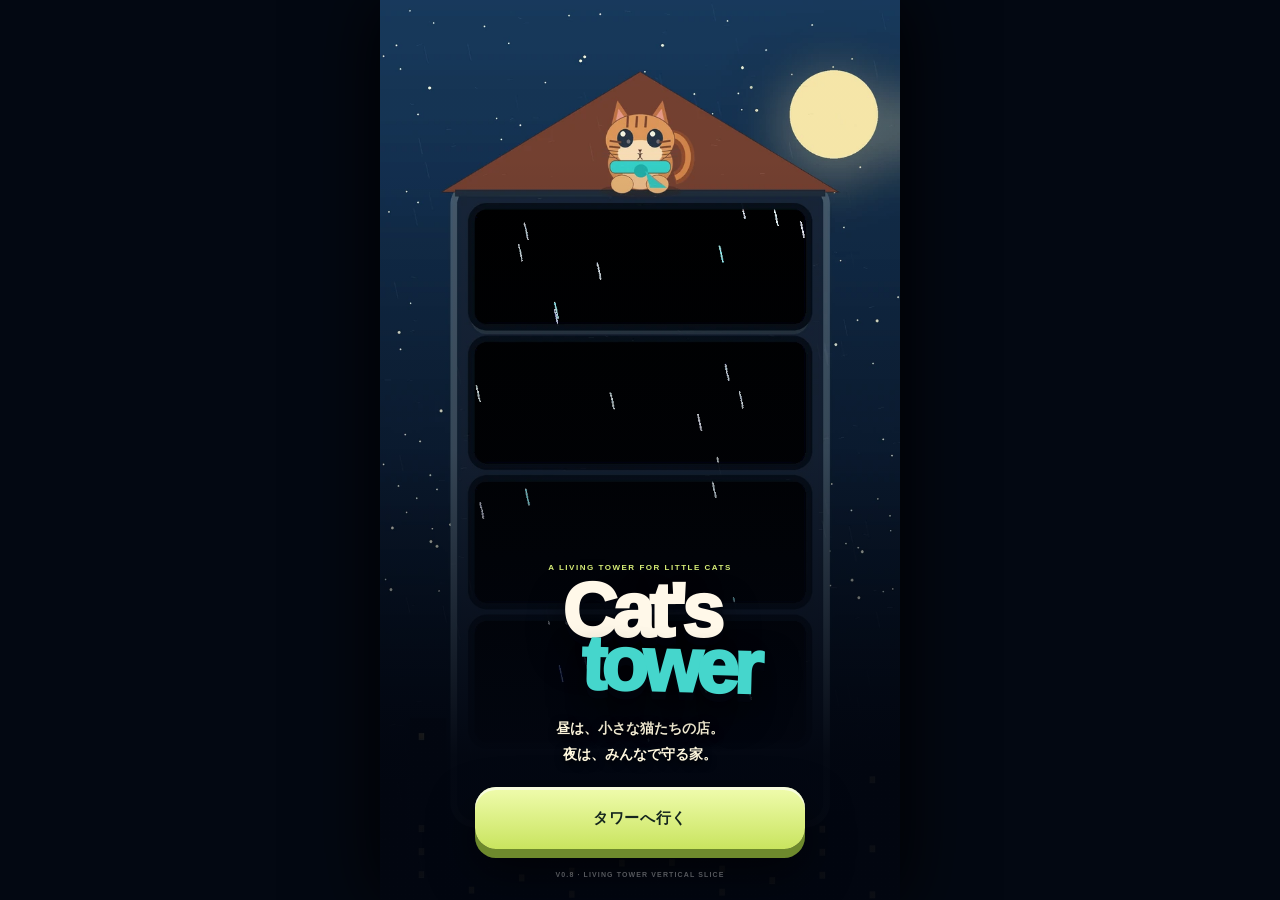
==== commit 8a5b6520: "rebuild Cat's tower as V0.8 Living Tower vertical slice" ====
--- a/index.html
+++ b/index.html
@@ -2,89 +2,73 @@
 <html lang="ja">
 <head>
   <meta charset="utf-8">
-  <meta name="viewport" content="width=device-width,initial-scale=1,maximum-scale=1,user-scalable=no,viewport-fit=cover">
-  <meta name="theme-color" content="#071424">
+  <meta name="viewport" content="width=device-width,initial-scale=1,viewport-fit=cover,user-scalable=no">
+  <meta name="theme-color" content="#07111f">
   <meta name="apple-mobile-web-app-capable" content="yes">
   <meta name="apple-mobile-web-app-status-bar-style" content="black-translucent">
-  <meta name="description" content="ぬいぐるみ猫の暮らし、店づくり、夜番がひとつにつながるスマートフォン専用Living Towerゲーム。">
-  <link rel="manifest" href="/manifest.webmanifest?v=091">
-  <link rel="stylesheet" href="/styles.css?v=091">
-  <title>Cat's tower — Living Tower</title>
+  <meta name="description" content="昼は小さな猫たちの店。夜はみんなで守る家。猫の暮らす塔を育てるモバイルゲーム。">
+  <title>Cat's tower</title>
+  <link rel="manifest" href="/manifest.webmanifest">
+  <link rel="stylesheet" href="/styles.css?v=080">
 </head>
 <body>
-  <aside class="unsupported" aria-hidden="true"><div><b>Cat's tower</b><p>スマートフォンの縦画面専用です。</p></div></aside>
-
-  <main id="app" class="app">
-    <section id="splash" class="splash" aria-label="Cat's tower タイトル">
-      <img class="splashArtwork" src="/assets/living/title-living-v09.webp" alt="夜の街に建つ猫たちのタワー">
-      <div class="splashVeil"></div>
+  <main id="app" class="app" aria-live="polite">
+    <section id="splash" class="splash">
+      <img class="splashArt" src="/assets/v080/title-live-v080.webp" alt="夜の街に建つ猫たちのタワー">
+      <div class="splashShade"></div>
       <div class="splashCopy">
-        <small>ILLUSTRATED PLUSH DOLLHOUSE</small>
+        <span class="kicker">A LIVING TOWER FOR LITTLE CATS</span>
         <h1><span>Cat's</span><span>tower</span></h1>
         <p>昼は、小さな猫たちの店。<br>夜は、みんなで守る家。</p>
-        <button id="startBtn" class="primaryCta" type="button">タワーへ行く</button>
-        <em>V0.9.1 · LIVING TOWER VERTICAL SLICE</em>
+        <button id="startBtn" class="primaryButton">タワーへ行く</button>
+        <small>V0.8 · LIVING TOWER VERTICAL SLICE</small>
       </div>
     </section>
 
     <section id="game" class="game hidden">
       <header class="topbar">
-        <div class="brand"><i aria-hidden="true"></i><span>Cat's tower<small>LIVING TOWER</small></span></div>
+        <button id="brandBtn" class="brand" aria-label="Cat's towerの情報">
+          <span class="pawMark"><i></i><i></i><i></i><i></i><b></b></span>
+          <span><strong>Cat's tower</strong><small>LIVING NIGHT TOWER</small></span>
+        </button>
         <div class="topActions">
-          <button id="coinsBtn" class="resource" type="button" aria-label="コイン"><i>¢</i><span><b id="coins">0</b><small id="incomeRate">自動営業</small></span></button>
-          <button id="partsBtn" class="resource partResource" type="button" aria-label="修復部品"><i>⌁</i><span><b id="parts">0</b><small>修復部品</small></span></button>
-          <button id="menuBtn" class="menuButton" type="button" aria-label="設定">•••</button>
+          <button id="coinBtn" class="resource" aria-label="コイン"><i>¢</i><span><b id="coins">0</b><small id="incomeText">自動営業</small></span></button>
+          <button id="menuBtn" class="iconButton" aria-label="設定">•••</button>
         </div>
       </header>
 
-      <button id="focusBar" class="focusBar" type="button">
-        <i id="focusIcon">◎</i>
-        <span><small id="focusEyebrow">NOW IN THE TOWER</small><b id="focusText">ムギの様子を見に行く</b></span>
-        <em>›</em>
+      <button id="contextBar" class="contextBar">
+        <span id="contextIcon" class="contextIcon">◎</span>
+        <span><small>NOW IN THE TOWER</small><strong id="contextText">ムギの店を見に行こう</strong></span>
+        <b>›</b>
       </button>
 
-      <section id="world" class="world">
-        <div class="nightBackdrop" aria-hidden="true"><i class="moon"></i><i class="stars"></i><i class="city"></i><i class="rain"></i></div>
+      <section class="world">
+        <div class="nightBackdrop" aria-hidden="true"><i></i><i></i><i></i></div>
         <div id="towerScroll" class="towerScroll"><div id="tower" class="tower"></div></div>
-        <button id="overviewBtn" class="overviewBtn" type="button"><i>▦</i><span>俯瞰</span></button>
-        <button id="jumpBtn" class="jumpBtn" type="button"><b id="jumpFloor">3F</b><small>TOP</small></button>
-
-        <aside id="eventDock" class="eventDock hidden" aria-live="polite">
-          <div class="eventHead"><span><small>NIGHT SHIFT</small><b id="eventName">C.L.E.A.N.侵入</b></span><button id="retreatBtn" type="button">停止</button></div>
-          <div class="enemyHud"><span id="enemyFloor">1F</span><div class="enemyHp"><i id="enemyHp"></i></div><b id="enemyHpText">100</b></div>
-          <div class="toolRow">
-            <button data-tool="yarn" type="button"><i>◉</i><span>毛糸網</span><small>25</small></button>
-            <button data-tool="box" type="button"><i>□</i><span>段ボール</span><small>40</small></button>
-            <button data-tool="magnet" type="button"><i>∩</i><span>磁石</span><small>30</small></button>
-            <div class="energy"><small>ENERGY</small><b id="energy">100</b></div>
-          </div>
-        </aside>
-
-        <div id="toasts" class="toasts"></div>
+        <button id="overviewBtn" class="overviewButton"><span>▦</span><small>全体</small></button>
       </section>
 
-      <nav id="nav" class="nav" aria-label="ゲームメニュー">
-        <button data-nav="tower" class="on" type="button"><i>▥</i><span>タワー</span></button>
-        <button data-nav="cats" type="button"><i>●</i><span>猫</span></button>
-        <button data-nav="build" class="build" type="button"><i>＋</i><span>増築</span></button>
-        <button data-nav="memories" type="button"><i>▣</i><span>思い出</span><b id="memoryBadge" class="badge hidden">0</b></button>
+      <nav id="bottomNav" class="bottomNav" aria-label="メインメニュー">
+        <button class="active" data-nav="tower"><i>▥</i><span>タワー</span></button>
+        <button data-nav="cats"><i>●</i><span>猫</span></button>
+        <button class="buildNav" data-nav="build"><i>＋</i><span>増築</span></button>
+        <button data-nav="memories"><i>▣</i><span>思い出</span><b id="memoryBadge" class="badge hidden">1</b></button>
       </nav>
     </section>
 
     <div id="modal" class="modal"></div>
-    <div id="coach" class="coach"></div>
+    <div id="toastArea" class="toastArea"></div>
+    <template id="sheetTemplate">
+      <div class="modalShade" data-close="1">
+        <section class="sheet" role="dialog" aria-modal="true">
+          <span class="sheetHandle"></span>
+          <header><div><small></small><h2></h2></div><button data-close="1" aria-label="閉じる">×</button></header>
+          <div class="sheetBody"></div>
+        </section>
+      </div>
+    </template>
   </main>
-
-  <template id="sheetTpl">
-    <div class="shade" data-close="1">
-      <section class="sheet" role="dialog" aria-modal="true">
-        <i class="handle"></i>
-        <header><div><small></small><h2></h2></div><button data-close="1" type="button">×</button></header>
-        <div class="sheetBody"></div>
-      </section>
-    </div>
-  </template>
-
-  <script src="/app.js?v=091" defer></script>
+  <script src="/app.js?v=080"></script>
 </body>
 </html>
--- a/styles.css
+++ b/styles.css
@@ -1,101 +1,7 @@
-:root{
-  --night:#071424;--night2:#0d2238;--panel:#10253bdd;--panel2:#173652;
-  --paper:#fff7e8;--muted:#b8c4cf;--teal:#48d5ca;--lime:#d9ef78;
-  --gold:#f4c862;--coral:#ff8064;--purple:#aa91ef;--safeT:env(safe-area-inset-top,0px);
-  --safeB:env(safe-area-inset-bottom,0px);font-family:-apple-system,BlinkMacSystemFont,"Hiragino Sans","Yu Gothic",sans-serif;
-  color-scheme:dark;-webkit-text-size-adjust:100%;
-}
-*{box-sizing:border-box}html,body{width:100%;height:100%;margin:0;overflow:hidden;background:#030812}
-body{color:var(--paper);user-select:none;-webkit-user-select:none;-webkit-touch-callout:none}
-button{font:inherit;color:inherit;border:0;cursor:pointer;-webkit-tap-highlight-color:transparent}
-button:focus-visible{outline:3px solid #48d5ca99;outline-offset:3px}.hidden{display:none!important}
-.app{position:relative;width:100%;max-width:520px;height:100dvh;min-height:100svh;margin:auto;overflow:hidden;background:#071424;box-shadow:0 0 80px #000}
-.unsupported{display:none;position:fixed;inset:0;z-index:999;place-items:center;padding:25px;background:#071424;text-align:center}
-.unsupported div{max-width:390px;padding:30px;border:1px solid #ffffff18;border-radius:28px;background:#10253b}
-.unsupported b{font-size:28px}.unsupported p{color:#fff9;line-height:1.7}
-
-/* TITLE — one raster illustration, no faux-vector tower */
-.splash{position:absolute;inset:0;z-index:80;overflow:hidden;background:#050a12}
-.splashArtwork{position:absolute;inset:0;width:100%;height:100%;object-fit:cover;object-position:50% 48%;filter:saturate(.98) contrast(1.03)}
-.splashVeil{position:absolute;inset:0;background:linear-gradient(180deg,#03101c16 0 43%,#0308126e 63%,#030812f8 92%)}
-.splashCopy{position:absolute;z-index:2;left:22px;right:22px;bottom:calc(24px + var(--safeB));text-align:center;text-shadow:0 4px 18px #000}
-.splashCopy>small{display:block;color:#e5f58b;font-size:8px;font-weight:900;letter-spacing:.2em}
-.splashCopy h1{display:flex;flex-direction:column;align-items:center;margin:8px 0 0;font-family:"Arial Rounded MT Bold","Hiragino Maru Gothic ProN",sans-serif;font-size:clamp(52px,15.5vw,76px);font-weight:950;line-height:.78;letter-spacing:-.075em}
-.splashCopy h1 span:first-child{transform:rotate(-2deg)}.splashCopy h1 span:last-child{margin-left:48px;color:var(--teal);transform:rotate(2deg)}
-.splashCopy p{margin:22px 0 18px;color:#fff6dc;font-size:14px;font-weight:800;line-height:1.85;letter-spacing:.04em}
-.splashCopy em{display:block;margin-top:22px;color:#ffffff62;font-size:7px;font-style:normal;font-weight:900;letter-spacing:.16em}
-.primaryCta{width:min(330px,88%);min-height:64px;border-radius:23px;color:#183225;background:linear-gradient(#f0fca9,#cae45e);box-shadow:0 9px 0 #66882b,0 22px 42px #0009,inset 0 3px #fff9;font-size:16px;font-weight:950;letter-spacing:.03em}
-.primaryCta:active{transform:translateY(6px);box-shadow:0 3px 0 #66882b,0 12px 28px #0008}
-
-/* APP SHELL */
-.game{position:absolute;inset:0;display:grid;grid-template-rows:calc(72px + var(--safeT)) 58px minmax(0,1fr) calc(82px + var(--safeB));background:var(--night)}
-.topbar{z-index:30;display:flex;align-items:flex-end;justify-content:space-between;gap:8px;padding:calc(10px + var(--safeT)) 12px 10px;border-bottom:1px solid #ffffff10;background:linear-gradient(180deg,#173551f7,#0a192bf8);box-shadow:0 8px 30px #0007;backdrop-filter:blur(20px)}
-.brand{display:flex;align-items:center;min-width:0;font-family:"Arial Rounded MT Bold","Hiragino Maru Gothic ProN",sans-serif;font-size:15px;font-weight:950;white-space:nowrap}
-.brand>i{position:relative;flex:0 0 37px;width:37px;height:37px;margin-right:9px;border-radius:13px 16px 13px 16px;background:linear-gradient(145deg,#78ede1,#28bfb8);box-shadow:inset 0 -6px #0f746f33,0 8px 18px #0004;transform:rotate(-7deg)}
-.brand>i:before{content:"";position:absolute;left:8px;top:8px;width:7px;height:7px;border-radius:50%;background:#fff6dd;box-shadow:14px 0 #fff6dd}
-.brand>i:after{content:"";position:absolute;left:10px;bottom:7px;width:18px;height:15px;border-radius:50%;background:#fff6dd}
-.brand span{overflow:hidden;text-overflow:ellipsis}.brand small{display:block;margin-top:3px;color:#8edbd5;font-size:6px;letter-spacing:.2em}
-.topActions{display:flex;align-items:center;gap:5px}.resource{display:flex;align-items:center;gap:6px;min-width:72px;min-height:43px;padding:5px 8px 5px 5px;border:1px solid #ffffff12;border-radius:15px;background:#030a1390;box-shadow:inset 0 1px #fff1}
-.resource>i{display:grid;flex:0 0 31px;width:31px;height:31px;place-items:center;border-radius:50%;color:#4b3612;background:linear-gradient(#ffe495,#edb23d);box-shadow:inset 0 -4px #80571144;font-style:normal;font-weight:950}
-.resource span{display:block;min-width:0;text-align:left}.resource b{display:block;max-width:58px;overflow:hidden;font-size:12px;font-variant-numeric:tabular-nums;text-overflow:ellipsis}.resource small{display:block;margin-top:1px;color:#ffffff77;font-size:6px;white-space:nowrap}
-.partResource{min-width:61px}.partResource>i{color:#17333b;background:linear-gradient(#caf9f2,#61d0c6)}
-.menuButton{display:grid;width:43px;height:43px;place-items:center;border:1px solid #ffffff12;border-radius:15px;background:#ffffff0b;font-size:17px;font-weight:900;letter-spacing:.08em}
-.focusBar{z-index:24;display:grid;grid-template-columns:38px minmax(0,1fr) 24px;align-items:center;gap:9px;margin:5px 10px;padding:0 10px;border:1px solid #48d5ca45;border-radius:18px;background:linear-gradient(90deg,#48d5ca1f,#ffffff08);box-shadow:0 8px 20px #0003;text-align:left}
-.focusBar>i{display:grid;width:36px;height:36px;place-items:center;border-radius:13px;color:#143039;background:linear-gradient(#87eee5,#39c7be);font-style:normal;font-weight:950}.focusBar span{min-width:0}.focusBar small{display:block;color:#72d9d1;font-size:6px;font-weight:900;letter-spacing:.15em}.focusBar b{display:block;margin-top:2px;overflow:hidden;font-size:11px;text-overflow:ellipsis;white-space:nowrap}.focusBar em{justify-self:end;color:#fff8;font-size:25px;font-style:normal}
-
-/* WORLD */
-.world{position:relative;min-height:0;overflow:hidden;background:#071424}.nightBackdrop{position:absolute;inset:0;overflow:hidden;background:radial-gradient(circle at 82% 11%,#f4e1a733,transparent 18%),linear-gradient(#173c60,#0e2743 52%,#071424)}
-.moon{position:absolute;top:48px;right:38px;width:88px;height:88px;border-radius:50%;background:#f1e4ac;box-shadow:0 0 55px #f5e7b142}
-.stars{position:absolute;inset:0;opacity:.55;background-image:radial-gradient(circle,#fff6c8 0 1.5px,transparent 2px);background-size:43px 59px;background-position:6px 13px}
-.city{position:absolute;inset:auto -5% 0;height:45%;opacity:.55;background:#06101d;clip-path:polygon(0 42%,7% 42%,7% 19%,15% 19%,15% 48%,24% 48%,24% 8%,35% 8%,35% 37%,44% 37%,44% 21%,55% 21%,55% 51%,65% 51%,65% 12%,76% 12%,76% 39%,86% 39%,86% 22%,95% 22%,95% 45%,100% 45%,100% 100%,0 100%)}
-.rain{position:absolute;inset:-20%;opacity:.09;transform:rotate(8deg);background:repeating-linear-gradient(90deg,transparent 0 28px,#cbeaff 29px 31px,transparent 32px 62px);background-size:65px 190px;animation:rain 1.45s linear infinite}@keyframes rain{to{background-position:0 190px}}
-.towerScroll{position:absolute;inset:0;z-index:3;overflow-x:hidden;overflow-y:auto;scroll-snap-type:y mandatory;scroll-padding:74px 0 60px;overscroll-behavior-y:contain;-webkit-overflow-scrolling:touch;scrollbar-width:none;touch-action:pan-y}.towerScroll::-webkit-scrollbar{display:none}
-.tower{position:relative;display:flex;flex-direction:column;gap:16px;width:100%;min-height:100%;padding:76px 0 84px}
-.roofScene{position:relative;flex:0 0 min(42vh,360px);height:min(42vh,360px);margin:0 15px;overflow:hidden;border-radius:34px;scroll-snap-align:center;box-shadow:0 24px 55px #0009}.roofScene img{width:100%;height:100%;object-fit:cover}.roofScene:after{content:"";position:absolute;inset:0;border:1px solid #ffffff1a;border-radius:inherit;box-shadow:inset 0 0 0 7px #07142480}
-.floor{position:relative;flex:0 0 min(52vh,470px);height:min(52vh,470px);min-height:390px;margin:0 15px;overflow:hidden;border-radius:33px;scroll-snap-align:center;background:#0b1726;box-shadow:0 25px 58px #000a,0 0 0 8px #0a1625,0 0 0 10px #ffffff13;isolation:isolate}
-.roomArt{position:absolute;inset:0;width:100%;height:100%;object-fit:cover;z-index:-4;filter:saturate(1.02) contrast(1.02)}
-.floor:after{content:"";position:absolute;inset:0;z-index:14;border:1px solid #ffffff18;border-radius:inherit;pointer-events:none;box-shadow:inset 0 0 0 7px #08132166,inset 0 -48px 70px #03060d38}
-.floorHead{position:absolute;z-index:10;left:15px;right:15px;top:15px;display:flex;align-items:center;justify-content:space-between;gap:10px;pointer-events:none}
-.floorIdentity{display:inline-flex;align-items:center;gap:8px;max-width:76%;padding:8px 12px 8px 8px;border:1px solid #ffffff7d;border-radius:16px;color:#342a28;background:#fff6e8e8;box-shadow:0 8px 20px #2a191d42,0 3px 0 #5a3c2c25;backdrop-filter:blur(10px);font-size:12px;font-weight:950;white-space:nowrap}.floorIdentity i{display:grid;width:34px;height:34px;place-items:center;border-radius:12px;color:#fff;background:var(--accent,#48d5ca);font-style:normal}.floorIdentity small{color:#71584d;font-size:8px}.floorLevel{padding:8px 10px;border:1px solid #ffffff22;border-radius:14px;background:#081321c9;color:#fff7dc;font-size:9px;font-weight:900;backdrop-filter:blur(8px)}
-.floorStory{position:absolute;z-index:11;left:15px;right:15px;bottom:15px;display:flex;align-items:flex-end;justify-content:space-between;gap:10px;pointer-events:none}.narrative{max-width:70%;padding:10px 13px;border:1px solid #ffffff73;border-radius:16px;color:#3c302e;background:#fff7e9e8;box-shadow:0 8px 18px #2c171c3b;backdrop-filter:blur(10px)}.narrative small{display:block;margin-bottom:3px;color:#8b6d60;font-size:7px;font-weight:900;letter-spacing:.08em}.narrative b{font-size:11px;line-height:1.45}.roomAction{position:relative;z-index:13;display:grid;min-width:82px;min-height:74px;padding:8px;place-items:center;border:3px solid #ffffffbd;border-radius:23px;color:#3c2319;background:linear-gradient(#ffd3ae,#f28f5d);box-shadow:0 9px 18px #2a17174a,inset 0 -7px #82432120;font-size:9px;font-weight:950;pointer-events:auto}.roomAction i{font-size:22px;font-style:normal}.roomAction.teal{color:#14333b;background:linear-gradient(#d5fbf5,#64d8ce)}.roomAction.lime{color:#2d3b1c;background:linear-gradient(#eefba9,#cce568)}
-.catStage{position:absolute;z-index:7;left:8%;right:8%;bottom:66px;height:64%;pointer-events:none}.catButton{position:absolute;padding:0;background:none;pointer-events:auto;transform-origin:50% 100%;filter:drop-shadow(0 14px 11px #2b1a1f65);animation:catBreathe 3.4s ease-in-out infinite}.catButton img{width:100%;height:100%;object-fit:contain}.catButton .catName{position:absolute;left:50%;bottom:4px;transform:translateX(-50%);padding:4px 10px;border:1px solid #6b4a3a33;border-radius:999px;color:#3b2d2c;background:#fff8ebee;font-size:9px;font-weight:950;white-space:nowrap}.catButton.mugi{left:35%;bottom:-1%;width:36%;height:92%}.catButton.luna{left:5%;bottom:0;width:30%;height:73%;animation-delay:-.8s}.catButton.toto{left:35%;bottom:0;width:30%;height:73%;animation-delay:-1.6s}.catButton.mimi{right:4%;bottom:0;width:30%;height:73%;animation-delay:-2.4s}.floor.home .catStage{bottom:54px;height:58%}.floor.lobby .catStage{display:none}
-@keyframes catBreathe{50%{transform:translateY(-5px) rotate(.7deg)}}
-.behaviourBubble{position:absolute;z-index:12;left:50%;top:29%;max-width:185px;padding:8px 11px;transform:translateX(-50%);border:1px solid #ffffff91;border-radius:15px;color:#3a2e2d;background:#fff7e9e8;box-shadow:0 8px 17px #2b171a3d;font-size:9px;font-weight:850;line-height:1.45;pointer-events:none}.behaviourBubble:after{content:"";position:absolute;left:50%;bottom:-8px;width:15px;height:15px;transform:translateX(-50%) rotate(45deg);background:#fff7e9}
-.shopGauge{position:absolute;z-index:10;left:16px;top:72px;padding:7px 10px;border-radius:14px;color:#fff2d2;background:#071321cb;box-shadow:0 6px 16px #0004;backdrop-filter:blur(8px);font-size:8px;font-weight:850}.shopGauge b{color:var(--lime);font-size:11px}.shopGauge span+span:before{content:" · ";color:#fff6}
-.floor.underThreat{box-shadow:0 25px 58px #000a,0 0 0 8px #4c1e23,0 0 0 12px #ff745e88;animation:threat 1s infinite alternate}@keyframes threat{to{filter:brightness(.9) saturate(1.1)}}
-.nightEnemy{position:absolute;z-index:12;left:14%;bottom:70px;width:26%;height:42%;padding:0;background:none;filter:drop-shadow(0 14px 12px #0008);pointer-events:none}.nightEnemy img{width:100%;height:100%;object-fit:contain}.nightEnemy small{position:absolute;left:50%;top:-7px;transform:translateX(-50%);padding:4px 8px;border-radius:999px;color:#fff;background:#511f23dd;font-size:7px;font-weight:950;white-space:nowrap}
-.overviewBtn,.jumpBtn{position:absolute;z-index:17;right:10px;display:grid;place-items:center;border:1px solid #ffffff17;background:#071321e8;box-shadow:0 10px 25px #0007;backdrop-filter:blur(12px)}.overviewBtn{top:12px;width:58px;height:58px;border-radius:19px}.overviewBtn i{font-size:21px;font-style:normal}.overviewBtn span{font-size:7px;font-weight:900}.jumpBtn{bottom:12px;width:58px;height:58px;border-radius:20px}.jumpBtn b{font-size:11px}.jumpBtn small{color:var(--teal);font-size:6px;font-weight:900}
-.tower.overview{gap:8px;padding-top:62px}.tower.overview .roofScene{flex-basis:145px;height:145px;border-radius:24px}.tower.overview .floor{flex-basis:155px;height:155px;min-height:155px;border-radius:22px;scroll-snap-align:none}.tower.overview .floorHead{top:8px;left:8px;right:8px}.tower.overview .floorIdentity{padding:5px 8px 5px 5px;font-size:8px}.tower.overview .floorIdentity i{width:25px;height:25px;border-radius:9px}.tower.overview .floorLevel{padding:5px 7px;font-size:7px}.tower.overview .floorStory{bottom:7px;left:7px;right:7px}.tower.overview .narrative{padding:6px 8px;max-width:76%}.tower.overview .narrative small{display:none}.tower.overview .narrative b{font-size:7px}.tower.overview .roomAction{min-width:48px;min-height:42px;padding:3px;border-width:2px;border-radius:14px;font-size:6px}.tower.overview .roomAction i{font-size:13px}.tower.overview .catStage{bottom:26px;height:66%}.tower.overview .catButton .catName,.tower.overview .behaviourBubble,.tower.overview .shopGauge{display:none}
-
-/* NIGHT EVENT DOCK */
-.eventDock{position:absolute;z-index:28;left:9px;right:9px;bottom:9px;padding:12px;border:1px solid #ff826656;border-radius:23px;background:linear-gradient(145deg,#391d26f4,#0c1827f6);box-shadow:0 22px 55px #000b,0 0 0 1px #ff82661c;backdrop-filter:blur(22px)}
-.eventHead{display:flex;align-items:center;justify-content:space-between;gap:10px}.eventHead span small{display:block;color:#ff9b7c;font-size:7px;font-weight:950;letter-spacing:.16em}.eventHead span b{font-size:14px}.eventHead>button{min-height:36px;padding:0 12px;border-radius:12px;color:#fff9;background:#ffffff10;font-size:8px;font-weight:900}.enemyHud{display:grid;grid-template-columns:32px minmax(0,1fr) 36px;align-items:center;gap:8px;margin-top:9px}.enemyHud>span,.enemyHud>b{font-size:8px;text-align:center}.enemyHp{height:10px;overflow:hidden;border:2px solid #070b13;border-radius:999px;background:#050a12}.enemyHp i{display:block;width:100%;height:100%;border-radius:inherit;background:linear-gradient(90deg,#ff6f68,#ffbd68);transition:width .18s}.toolRow{display:grid;grid-template-columns:repeat(3,1fr) 54px;gap:6px;margin-top:10px}.toolRow>button{display:flex;min-height:58px;flex-direction:column;align-items:center;justify-content:center;gap:2px;border-radius:15px;color:#fff8;background:#ffffff0c;font-size:7px;font-weight:850}.toolRow>button i{font-size:16px;font-style:normal}.toolRow>button small{padding:2px 5px;border-radius:7px;color:#26331b;background:var(--lime);font-size:6px;font-weight:950}.toolRow>button.disabled{opacity:.35}.toolRow>button:active{background:#ffffff1c}.energy{display:grid;place-items:center;border-radius:15px;background:#06101c}.energy small{color:#fff6;font-size:5px;font-weight:900}.energy b{color:var(--teal);font-size:17px}
-
-/* BOTTOM NAV */
-.nav{z-index:35;display:grid;grid-template-columns:repeat(4,1fr);padding:8px 6px calc(8px + var(--safeB));border-top:1px solid #ffffff13;background:linear-gradient(#122a42f8,#07111ffb);box-shadow:0 -14px 34px #0008;backdrop-filter:blur(22px)}
-.nav button{position:relative;display:flex;min-width:0;min-height:66px;flex-direction:column;align-items:center;justify-content:center;gap:5px;border-radius:18px;color:#fff7;background:none;font-size:8px;font-weight:900}.nav button>i{display:grid;width:31px;height:29px;place-items:center;font-size:20px;font-style:normal}.nav button.on{color:var(--paper);background:#48d5ca12;box-shadow:inset 0 0 0 1px #48d5ca22}.nav button.on>i{color:var(--teal)}.nav .build{color:var(--paper)}.nav .build i{width:52px;height:52px;margin-top:-24px;border:5px solid #0b1b2d;border-radius:19px;color:#173126;background:linear-gradient(#effba8,#c8e35e);box-shadow:0 8px 0 #65862a,0 16px 30px #0007,inset 0 3px #fff9;font-size:31px}.badge{position:absolute;top:4px;right:17px;display:grid;min-width:19px;height:19px;padding:0 5px;place-items:center;border:2px solid #10243a;border-radius:999px;color:#fff;background:var(--coral);font-size:8px}
-
-/* SHEETS */
-.modal,.coach{position:absolute;inset:0;z-index:90;pointer-events:none}.shade{position:absolute;inset:0;display:flex;align-items:flex-end;padding-top:calc(52px + var(--safeT));background:#020711c5;backdrop-filter:blur(11px);pointer-events:auto;animation:fade .18s}@keyframes fade{from{opacity:0}}
-.sheet{width:100%;max-height:87dvh;overflow:hidden;border:1px solid #ffffff18;border-bottom:0;border-radius:31px 31px 0 0;background:linear-gradient(180deg,#183551,#0b1b2e 56%,#071220);box-shadow:0 -30px 75px #000c;animation:sheet .24s cubic-bezier(.22,.8,.24,1)}@keyframes sheet{from{transform:translateY(100%)}}
-.handle{display:block;width:48px;height:5px;margin:10px auto 4px;border-radius:999px;background:#fff3}.sheet header{display:flex;align-items:center;justify-content:space-between;gap:14px;padding:10px 17px 14px;border-bottom:1px solid #ffffff10}.sheet header small{display:block;margin-bottom:3px;color:var(--teal);font-size:8px;font-weight:950;letter-spacing:.15em}.sheet h2{margin:0;font-size:22px;letter-spacing:-.03em}.sheet header button{display:grid;width:46px;height:46px;place-items:center;border:1px solid #ffffff13;border-radius:15px;color:#fff9;background:#ffffff0c;font-size:25px}.sheetBody{max-height:calc(87dvh - 84px - var(--safeB));padding:15px 15px calc(27px + var(--safeB));overflow-y:auto;overscroll-behavior:contain;-webkit-overflow-scrolling:touch}
-.section+.section{margin-top:18px}.sectionTitle{display:flex;justify-content:space-between;margin:0 2px 9px;color:#fff8;font-size:9px;font-weight:950;letter-spacing:.1em;text-transform:uppercase}.card{border:1px solid #ffffff13;border-radius:21px;background:linear-gradient(145deg,#ffffff0e,#ffffff07);box-shadow:inset 0 1px #fff1,0 10px 24px #0002}.card+.card{margin-top:9px}.row{display:flex;align-items:center;gap:12px;min-height:76px;padding:12px 13px}.main{min-width:0;flex:1}.title{margin:0;color:var(--paper);font-size:13px;font-weight:950}.desc{margin:5px 0 0;color:#fff9;font-size:10px;line-height:1.6}.meta{margin:7px 0 0;color:#ddef84;font-size:9px;font-weight:900}.info{padding:13px 14px;border:1px solid #48d5ca2e;border-radius:18px;color:#fff9;background:#48d5ca10;font-size:10px;line-height:1.7}.btn{display:inline-flex;min-width:78px;min-height:48px;align-items:center;justify-content:center;padding:0 14px;border-radius:15px;color:#153039;background:linear-gradient(#bcf5ee,#5fd2c8);box-shadow:inset 0 -5px #126c661f;font-size:10px;font-weight:950}.btn.lime{color:#29391a;background:linear-gradient(#eefba9,#cbe56b)}.btn.warm{color:#402117;background:linear-gradient(#ffc395,#ef8358)}.btn.ghost{color:#fff;background:#ffffff10;box-shadow:inset 0 0 0 1px #fff1}.btn.danger{color:#fff;background:#ff6c7130;box-shadow:inset 0 0 0 1px #ff6c7166}.btn:disabled{opacity:.35;filter:saturate(.4)}.actions{display:flex;gap:8px;margin-top:12px}.actions>*{flex:1}
-
-/* CAT / MEMORY / BUILD SHEETS */
-.catListCard{display:grid;grid-template-columns:104px minmax(0,1fr) 54px;align-items:center;gap:8px;min-height:135px;padding:9px}.catPortrait{position:relative;width:104px;height:116px;overflow:hidden;border-radius:18px;background:radial-gradient(circle at 50% 20%,#48d5ca33,transparent 58%),#071626}.catPortrait img{width:100%;height:100%;object-fit:contain;filter:drop-shadow(0 9px 8px #0006)}.catListCard h3{margin:0;font-size:16px}.catListCard .role{margin:4px 0 8px;color:var(--teal);font-size:9px;font-weight:900}.traitTag{display:inline-flex;padding:4px 8px;border-radius:999px;color:#fffbd5;background:#ffffff11;font-size:8px}.catListCard .look{display:grid;width:48px;height:48px;place-items:center;border-radius:15px;background:#ffffff10;font-size:22px}
-.profileHero{position:relative;min-height:315px;overflow:hidden;border-radius:25px;background:radial-gradient(circle at 30% 18%,#48d5ca38,transparent 36%),linear-gradient(145deg,#153952,#0a1b2e)}.profileHero img{position:absolute;left:-2%;bottom:0;width:60%;height:94%;object-fit:contain;filter:drop-shadow(0 18px 18px #0008)}.profileCopy{position:absolute;right:14px;top:38px;width:47%}.profileCopy small{color:var(--teal);font-size:8px;font-weight:950;letter-spacing:.12em}.profileCopy h3{margin:5px 0 8px;font-size:28px}.profileCopy p{margin:0;color:#fff9;font-size:10px;line-height:1.7}.profileMood{margin-top:15px}.profileMood div{display:flex;justify-content:space-between;color:#fff9;font-size:8px;font-weight:900}.track{height:9px;margin-top:6px;overflow:hidden;border-radius:999px;background:#ffffff20}.track i{display:block;height:100%;border-radius:inherit;background:linear-gradient(90deg,var(--teal),var(--lime))}.profileGrid{display:grid;grid-template-columns:repeat(2,1fr);gap:8px}.profileFact{min-height:100px;padding:12px;border:1px solid #ffffff10;border-radius:18px;background:#ffffff08}.profileFact small{display:block;color:#fff6;font-size:7px;font-weight:950;letter-spacing:.08em}.profileFact strong{display:block;margin-top:7px;font-size:14px}.profileFact p{margin:5px 0 0;color:#fff8;font-size:8px;line-height:1.55}
-.behaviourList{display:grid;gap:8px}.behaviourItem{display:flex;align-items:flex-start;gap:10px;padding:11px 12px;border-radius:17px;background:#ffffff08}.behaviourItem i{display:grid;flex:0 0 36px;width:36px;height:36px;place-items:center;border-radius:12px;color:#173038;background:var(--teal);font-style:normal;font-weight:950}.behaviourItem b{display:block;font-size:11px}.behaviourItem p{margin:3px 0 0;color:#fff8;font-size:8px;line-height:1.5}
-.buildGrid{display:grid;grid-template-columns:repeat(2,minmax(0,1fr));gap:9px}.buildCard{position:relative;min-height:190px;padding:13px;overflow:hidden;border:1px solid #ffffff11;border-radius:22px;background:radial-gradient(circle at 85% 9%,var(--bc,#48d5ca)33,transparent 34%),#ffffff09;text-align:left}.buildCard>i{display:grid;width:46px;height:46px;margin-bottom:15px;place-items:center;border-radius:15px;color:#163139;background:var(--bc);box-shadow:inset 0 -6px #153d3d20;font-size:20px;font-style:normal;font-weight:950}.buildCard h3{margin:0 0 6px;font-size:13px}.buildCard p{margin:0;color:#fff8;font-size:9px;line-height:1.6}.cost{display:inline-flex;margin-top:12px;padding:5px 8px;border-radius:9px;color:#3d2c15;background:var(--gold);font-size:9px;font-weight:950}
-.memoryGrid{display:grid;gap:10px}.memoryCard{position:relative;min-height:130px;padding:18px 16px 16px 112px;overflow:hidden;border:1px solid #ffffff12;border-radius:22px;background:linear-gradient(135deg,#ffffff0e,#ffffff07)}.memoryCard>i{position:absolute;left:14px;top:14px;display:grid;width:82px;height:100px;place-items:center;border-radius:18px;color:#173038;background:linear-gradient(145deg,#f4dda6,#8fe0d8);box-shadow:0 10px 20px #0004;font-size:33px;font-style:normal}.memoryCard small{color:var(--teal);font-size:7px;font-weight:950;letter-spacing:.1em}.memoryCard h3{margin:5px 0 7px;font-size:14px}.memoryCard p{margin:0;color:#fff8;font-size:9px;line-height:1.6}.memoryLocked{opacity:.42;filter:saturate(.25)}
-.specialGrid{display:grid;gap:9px}.specialCard{padding:15px;border:1px solid #ffffff12;border-radius:21px;background:#ffffff08;text-align:left}.specialCard header{display:block;padding:0;border:0}.specialCard h3{margin:0;font-size:15px}.specialCard p{margin:6px 0 12px;color:#fff8;font-size:9px;line-height:1.6}.specialStats{display:grid;grid-template-columns:repeat(3,1fr);gap:6px}.specialStats span{padding:8px 5px;border-radius:12px;background:#071321;text-align:center}.specialStats small{display:block;color:#fff6;font-size:6px}.specialStats b{display:block;margin-top:3px;color:var(--lime);font-size:10px}
-
-/* PREP MINI ACTION */
-.prepScene{padding:17px;border-radius:24px;background:radial-gradient(circle at 50% 0,#f6c36b2c,transparent 38%),#ffffff08;text-align:center}.prepScene>i{display:grid;width:70px;height:70px;margin:0 auto 9px;place-items:center;border-radius:24px;color:#3a2a1d;background:linear-gradient(#ffe9ae,#edb55c);font-size:31px;font-style:normal}.prepScene h3{margin:0 0 6px;font-size:18px}.prepScene p{margin:0;color:#fff9;font-size:9px;line-height:1.65}.prepTrack{position:relative;height:84px;margin:20px 0 12px;border:1px solid #ffffff14;border-radius:28px;background:linear-gradient(90deg,#102033,#163b43);box-shadow:inset 0 8px 18px #0004;touch-action:none}.prepTrack:after{content:"棚へ";position:absolute;right:12px;top:50%;transform:translateY(-50%);color:#b8f1d4;font-size:9px;font-weight:950}.prepPlate{position:absolute;left:7px;top:7px;display:grid;width:70px;height:70px;place-items:center;border:4px solid #fff9;border-radius:50%;color:#3b291e;background:linear-gradient(#fff9df,#e5c587);box-shadow:0 8px 17px #0006;font-size:30px;will-change:transform}.prepHint{color:#ddef84;font-size:8px;font-weight:900}
-
-/* COACH + TOAST */
-.coachBubble{position:absolute;z-index:105;left:14px;right:14px;bottom:calc(94px + var(--safeB));display:flex;align-items:center;gap:10px;padding:11px 12px;border:1px solid #ddef8438;border-radius:18px;background:#091727f5;box-shadow:0 20px 48px #0009;pointer-events:auto;animation:up .22s}@keyframes up{from{opacity:0;transform:translateY(18px)}}.coachBubble>i{display:grid;flex:0 0 42px;width:42px;height:42px;place-items:center;border-radius:14px;color:#273418;background:var(--lime);font-style:normal;font-weight:950}.coachBubble p{min-width:0;flex:1;margin:0;font-size:9px;font-weight:850;line-height:1.6}.coachBubble button{display:grid;width:39px;height:39px;place-items:center;border-radius:13px;background:#ffffff10;font-size:19px}.toasts{position:absolute;z-index:60;left:50%;bottom:12px;display:flex;width:min(350px,calc(100% - 24px));flex-direction:column;gap:7px;transform:translateX(-50%);pointer-events:none}.toast{padding:11px 13px;border:1px solid #ffffff22;border-radius:15px;background:#06111eed;box-shadow:0 14px 32px #0009;font-size:10px;font-weight:850;line-height:1.55;animation:tin .2s,tout .24s 2.75s forwards}.toast.good{border-color:#ddef8466}.toast.warn{border-color:#ff806477}@keyframes tin{from{opacity:0;transform:translateY(8px)}}@keyframes tout{to{opacity:0;transform:translateY(5px)}}
-
-@media(max-height:730px){.game{grid-template-rows:calc(65px + var(--safeT)) 52px minmax(0,1fr) calc(74px + var(--safeB))}.floor{flex-basis:min(55vh,420px);min-height:350px}.roofScene{flex-basis:300px;height:300px}.nav button{min-height:58px}.catButton.mugi{height:80%}.primaryCta{min-height:56px}.splashCopy p{margin:15px 0 14px}.splashCopy h1{font-size:clamp(48px,14vw,66px)}}
-@media(max-width:355px){.brand{font-size:0}.brand>i{margin:0}.resource{min-width:61px;padding-right:6px}.resource b{font-size:10px}.floor{margin-left:10px;margin-right:10px}.buildGrid{grid-template-columns:1fr}.profileHero{min-height:290px}}
-@media(min-width:641px) and (hover:hover) and (pointer:fine),(orientation:landscape) and (max-height:600px){.unsupported{display:grid}.app{visibility:hidden}}
-@media(prefers-reduced-motion:reduce){*,*:before,*:after{scroll-behavior:auto!important;animation-duration:.01ms!important;animation-iteration-count:1!important;transition-duration:.01ms!important}}
+:root{--night:#07111f;--night2:#10243d;--panel:#10243dee;--panel2:#17324fee;--paper:#fff8e9;--muted:#b8c5d4;--teal:#45d6cc;--lime:#d8ef78;--amber:#ffd075;--coral:#ff815e;--lav:#a996eb;--safeT:env(safe-area-inset-top,0px);--safeB:env(safe-area-inset-bottom,0px);font-family:-apple-system,BlinkMacSystemFont,"Hiragino Sans","Yu Gothic",sans-serif;color-scheme:dark}*{box-sizing:border-box}html,body{width:100%;height:100%;margin:0;overflow:hidden;background:#030812}body{color:var(--paper);-webkit-text-size-adjust:100%;user-select:none;-webkit-user-select:none;-webkit-touch-callout:none}button,input{font:inherit}button{border:0;color:inherit;background:none;-webkit-tap-highlight-color:transparent;cursor:pointer}.hidden{display:none!important}.app{position:relative;width:100%;max-width:520px;height:100dvh;min-height:100svh;margin:auto;overflow:hidden;background:var(--night);box-shadow:0 0 70px #000}
+.splash{position:absolute;inset:0;z-index:90;overflow:hidden;background:#07111f}.splashArt{position:absolute;inset:0;width:100%;height:100%;object-fit:cover;object-position:center 45%;filter:saturate(.94) contrast(1.03)}.splashShade{position:absolute;inset:0;background:linear-gradient(180deg,#02061005 18%,#02061040 50%,#020610f5 84%)}.splashCopy{position:absolute;z-index:2;left:24px;right:24px;bottom:calc(22px + var(--safeB));text-align:center}.kicker{display:block;color:#d8ef78;font-size:8px;font-weight:900;letter-spacing:.19em}.splash h1{display:flex;flex-direction:column;align-items:center;margin:12px 0 0;font-family:"Arial Rounded MT Bold","Hiragino Maru Gothic ProN",sans-serif;font-size:clamp(54px,16vw,76px);font-weight:950;line-height:.72;letter-spacing:-.07em;text-shadow:0 8px 0 #0206107a,0 18px 35px #000c}.splash h1 span:last-child{margin-left:58px;color:var(--teal);transform:rotate(1.5deg)}.splashCopy p{margin:23px 0 19px;color:#fff8de;font-size:14px;font-weight:800;line-height:1.85;text-shadow:0 3px 9px #000}.splashCopy>small{display:block;margin-top:22px;color:#fff5;font-size:7px;font-weight:900;letter-spacing:.16em}.primaryButton{width:min(100%,330px);min-height:62px;border-radius:21px;color:#15261e;background:linear-gradient(180deg,#f0fcae,#c9e45f);box-shadow:0 9px 0 #6e8a2d,0 22px 45px #0009,inset 0 3px #fff9;font-size:15px;font-weight:950;letter-spacing:.04em}.primaryButton:active{transform:translateY(6px);box-shadow:0 3px 0 #6e8a2d,0 13px 28px #0008}
+.game{position:absolute;inset:0;display:grid;grid-template-rows:calc(78px + var(--safeT)) 62px minmax(0,1fr) calc(82px + var(--safeB));background:var(--night)}.topbar{z-index:40;display:flex;align-items:flex-end;justify-content:space-between;gap:10px;padding:calc(10px + var(--safeT)) 13px 10px;border-bottom:1px solid #ffffff12;background:linear-gradient(180deg,#17304e,#0c192c);box-shadow:0 10px 28px #0007}.brand{display:flex;min-width:0;align-items:center;gap:9px;text-align:left}.brand strong{display:block;font-family:"Arial Rounded MT Bold","Hiragino Maru Gothic ProN",sans-serif;font-size:15px;white-space:nowrap}.brand small{display:block;margin-top:2px;color:#8fd4cc;font-size:6px;font-weight:900;letter-spacing:.18em}.pawMark{position:relative;display:block;flex:0 0 39px;width:39px;height:39px;border-radius:14px 17px 14px 17px;background:linear-gradient(#72e6dc,#2bbfb8);box-shadow:inset 0 -5px #116b6829,0 8px 18px #0004;transform:rotate(-6deg)}.pawMark i{position:absolute;width:7px;height:9px;border-radius:50%;background:#fff4d8}.pawMark i:nth-child(1){left:7px;top:7px}.pawMark i:nth-child(2){left:16px;top:4px}.pawMark i:nth-child(3){right:7px;top:7px}.pawMark i:nth-child(4){right:13px;top:15px}.pawMark b{position:absolute;left:11px;bottom:7px;width:18px;height:16px;border-radius:55% 55% 48% 48%;background:#fff4d8}.topActions{display:flex;align-items:center;gap:6px}.resource{display:flex;min-width:108px;height:47px;align-items:center;gap:8px;padding:5px 10px 5px 6px;border:1px solid #ffffff12;border-radius:17px;background:#050b15a8;box-shadow:inset 0 1px #fff1}.resource>i{display:grid;width:34px;height:34px;place-items:center;border-radius:50%;color:#4d3812;background:linear-gradient(#ffe59b,#efb63e);box-shadow:inset 0 -4px #70470033;font-size:17px;font-style:normal;font-weight:950}.resource span{text-align:left}.resource b{display:block;font-size:14px;font-variant-numeric:tabular-nums}.resource small{display:block;color:#fff6;font-size:6px;font-weight:800}.iconButton{display:grid;width:46px;height:46px;place-items:center;border:1px solid #ffffff14;border-radius:16px;background:#ffffff0b;color:#fffbdc;font-size:18px;font-weight:950;letter-spacing:.06em}.contextBar{z-index:38;display:grid;grid-template-columns:39px minmax(0,1fr) 24px;align-items:center;gap:10px;margin:7px 10px;padding:7px 10px;border:1px solid #45d6cc46;border-radius:18px;background:linear-gradient(90deg,#45d6cc1d,#ffffff08);box-shadow:0 8px 22px #0004;text-align:left}.contextIcon{display:grid;width:39px;height:39px;place-items:center;border-radius:14px;color:#0b272a;background:linear-gradient(#7fece2,#35c9c1);box-shadow:inset 0 -4px #116b6829;font-weight:950}.contextBar small{display:block;color:#6fd8d0;font-size:6px;font-weight:950;letter-spacing:.14em}.contextBar strong{display:block;overflow:hidden;margin-top:3px;font-size:11px;text-overflow:ellipsis;white-space:nowrap}.contextBar>b{justify-self:end;color:#fff8;font-size:24px}
+.world{position:relative;min-height:0;overflow:hidden;background:#07111f}.nightBackdrop{position:absolute;inset:0;background:radial-gradient(circle at 83% 10%,#f2df9833,transparent 15%),linear-gradient(180deg,#17395b,#0a1728 56%,#060d18)}.nightBackdrop:before{content:"";position:absolute;inset:0;opacity:.36;background-image:radial-gradient(circle,#fff8c9 0 1px,transparent 1.5px);background-size:43px 57px}.nightBackdrop i{position:absolute;inset:auto -15% 0;height:38%;background:#050c17;clip-path:polygon(0 38%,8% 38%,8% 12%,18% 12%,18% 39%,27% 39%,27% 4%,36% 4%,36% 31%,45% 31%,45% 19%,56% 19%,56% 43%,65% 43%,65% 8%,75% 8%,75% 33%,84% 33%,84% 15%,94% 15%,94% 37%,100% 37%,100% 100%,0 100%)}.nightBackdrop i:nth-child(2){height:27%;opacity:.55;transform:translateX(40px)}.nightBackdrop i:nth-child(3){height:18%;opacity:.35;transform:translateX(-45px)}.towerScroll{position:absolute;inset:0;z-index:3;overflow-x:hidden;overflow-y:auto;overscroll-behavior-y:contain;scroll-snap-type:y proximity;scrollbar-width:none;-webkit-overflow-scrolling:touch}.towerScroll::-webkit-scrollbar{display:none}.tower{display:flex;flex-direction:column;width:calc(100% - 24px);min-height:100%;margin:70px auto 30px;padding:14px 5px 26px;border:8px solid #192b43;border-top:0;border-radius:25px 25px 12px 12px;background:#07111fd9;box-shadow:0 28px 60px #000b,inset 0 0 0 2px #fff1}.floor{position:relative;flex:0 0 338px;height:338px;margin:-2px 0 0;overflow:hidden;border:4px solid #26364b;border-bottom-width:10px;border-radius:28px;background:#17243a;box-shadow:0 15px 28px #0007,inset 0 2px #fff2;scroll-snap-align:center}.floor+.floor{margin-top:12px}.roomArt{position:absolute;inset:0;width:100%;height:100%;object-fit:cover;transform:scale(1.01);transition:transform .45s ease,filter .25s}.floor:active .roomArt{transform:scale(1.025);filter:brightness(.96)}.floor:after{content:"";position:absolute;inset:0;pointer-events:none;background:linear-gradient(180deg,#04101d0d 48%,#06101c8c 100%)}.floorTag{position:absolute;z-index:5;top:13px;left:13px;display:flex;align-items:center;gap:8px}.floorNo{display:grid;min-width:51px;height:42px;padding:0 10px;place-items:center;border:1px solid #ffffff13;border-radius:15px;background:#07111eea;box-shadow:0 7px 18px #0007;font-size:13px;font-weight:950}.roomName{display:flex;align-items:center;gap:7px;min-height:42px;padding:0 13px;border:1px solid #6a49373b;border-radius:15px;color:#39291f;background:#fff0c8e8;box-shadow:0 7px 0 #5c3e271b,0 10px 20px #0003;font-size:12px;font-weight:950;backdrop-filter:blur(8px)}.roomName i{display:grid;width:24px;height:24px;place-items:center;border-radius:9px;color:#fff;background:var(--room,#ef7953);font-style:normal}.roomStatus{position:absolute;z-index:5;left:14px;bottom:16px;display:flex;align-items:center;gap:7px;max-width:70%;min-height:38px;padding:7px 12px;border:1px solid #4d35262f;border-radius:15px;color:#3a2d28;background:#fff9efeb;box-shadow:0 8px 20px #0004;font-size:10px;font-weight:900;backdrop-filter:blur(10px)}.roomStatus i{width:8px;height:8px;border-radius:50%;background:var(--status,var(--teal));box-shadow:0 0 0 5px color-mix(in srgb,var(--status) 20%,transparent)}.roomAction{position:absolute;z-index:7;right:15px;bottom:15px;display:grid;min-width:73px;height:68px;padding:7px 11px;place-items:center;border:4px solid #fffbdccc;border-radius:22px;color:#38231b;background:linear-gradient(#ffd2aa,#ee9560);box-shadow:0 10px 22px #2f1b1470,inset 0 -6px #8a421d20;font-size:10px;font-weight:950}.roomAction strong{display:block;font-size:20px}.floor.food{--room:#ef7953}.floor.home{--room:#ef9c8f}.floor.lobby{--room:#36cfc7}.floor.roof{--room:#64cbbf;flex-basis:290px;height:290px}.floor.roof .roomStatus{color:#eaf7f6;background:#07111dc9;border-color:#ffffff15}.floor.focus{animation:focusPulse 1.25s}@keyframes focusPulse{35%{box-shadow:0 0 0 5px #d8ef7866,0 15px 35px #0009}}.overviewButton{position:absolute;z-index:20;right:11px;bottom:13px;display:grid;width:58px;height:58px;place-items:center;border:1px solid #ffffff17;border-radius:19px;background:#07111eea;box-shadow:0 11px 28px #0008;backdrop-filter:blur(12px)}.overviewButton span{font-size:18px}.overviewButton small{color:var(--teal);font-size:7px;font-weight:950}.world.overview .tower{margin-top:34px;padding-top:9px}.world.overview .floor{flex-basis:154px;height:154px;border-radius:19px;scroll-snap-align:none}.world.overview .floor+.floor{margin-top:7px}.world.overview .floor.roof{flex-basis:132px;height:132px}.world.overview .roomArt{filter:saturate(.82) brightness(.82)}.world.overview .floorTag{top:8px;left:8px}.world.overview .floorNo{min-width:38px;height:31px;border-radius:11px;font-size:10px}.world.overview .roomName{min-height:31px;padding:0 9px;border-radius:11px;font-size:9px}.world.overview .roomName i{width:18px;height:18px;border-radius:6px}.world.overview .roomStatus{left:8px;bottom:8px;min-height:28px;padding:4px 8px;border-radius:10px;font-size:7px}.world.overview .roomAction{right:8px;bottom:8px;min-width:48px;height:43px;border-width:2px;border-radius:13px;font-size:7px}.world.overview .roomAction strong{font-size:12px}
+.bottomNav{z-index:45;display:grid;grid-template-columns:repeat(4,1fr);padding:8px 7px calc(8px + var(--safeB));border-top:1px solid #ffffff13;background:linear-gradient(180deg,#13283ef8,#07101dfc);box-shadow:0 -14px 34px #0009;backdrop-filter:blur(18px)}.bottomNav button{position:relative;display:flex;min-width:0;min-height:64px;flex-direction:column;align-items:center;justify-content:center;gap:5px;border-radius:18px;color:#fff6;font-size:8px;font-weight:900}.bottomNav button i{display:grid;width:30px;height:28px;place-items:center;color:currentColor;font-size:19px;font-style:normal}.bottomNav button.active{color:#fffde6;background:#45d6cc12;box-shadow:inset 0 0 0 1px #45d6cc24}.bottomNav button.active i{color:var(--teal)}.bottomNav .buildNav{color:#fff}.bottomNav .buildNav i{width:52px;height:52px;margin-top:-25px;border:5px solid #0d1b2c;border-radius:20px;color:#18321e;background:linear-gradient(#eefaa9,#c8e25f);box-shadow:0 8px 0 #67872b,0 16px 30px #0007,inset 0 3px #fff9;font-size:31px}.badge{position:absolute;top:2px;right:14px;display:grid;min-width:20px;height:20px;padding:0 5px;place-items:center;border:3px solid #11243a;border-radius:999px;color:#fff;background:var(--coral);font-size:8px}
+.modal{position:absolute;inset:0;z-index:100;pointer-events:none}.modalShade{position:absolute;inset:0;display:flex;align-items:flex-end;padding-top:calc(58px + var(--safeT));background:#020711c4;backdrop-filter:blur(10px);pointer-events:auto;animation:fade .16s}@keyframes fade{from{opacity:0}}.sheet{width:100%;max-height:88dvh;overflow:hidden;border:1px solid #ffffff18;border-bottom:0;border-radius:31px 31px 0 0;background:linear-gradient(180deg,#17304d,#0a1728 55%,#07111f);box-shadow:0 -28px 70px #000c;animation:sheetUp .24s cubic-bezier(.22,.8,.24,1)}@keyframes sheetUp{from{transform:translateY(100%)}}.sheetHandle{display:block;width:48px;height:5px;margin:11px auto 4px;border-radius:999px;background:#fff3}.sheet header{display:flex;align-items:center;justify-content:space-between;gap:12px;padding:10px 17px 14px;border-bottom:1px solid #ffffff10}.sheet header small{display:block;margin-bottom:3px;color:var(--teal);font-size:8px;font-weight:950;letter-spacing:.15em}.sheet h2{margin:0;font-size:22px;letter-spacing:-.03em}.sheet header button{display:grid;width:46px;height:46px;place-items:center;border:1px solid #ffffff14;border-radius:16px;color:#fff9;background:#ffffff0b;font-size:25px}.sheetBody{max-height:calc(88dvh - 84px - var(--safeB));padding:15px 15px calc(28px + var(--safeB));overflow-y:auto;overscroll-behavior:contain;-webkit-overflow-scrolling:touch}.section+.section{margin-top:20px}.sectionTitle{display:flex;justify-content:space-between;margin:0 3px 10px;color:#fff8;font-size:9px;font-weight:950;letter-spacing:.1em}.card{border:1px solid #ffffff12;border-radius:21px;background:linear-gradient(145deg,#ffffff0d,#ffffff07);box-shadow:inset 0 1px #fff1,0 10px 24px #0002}.card+.card{margin-top:9px}.info{padding:13px 14px;border:1px solid #45d6cc2e;border-radius:18px;color:#fff9;background:#45d6cc10;font-size:10px;line-height:1.7}.actions{display:flex;gap:9px;margin-top:12px}.actions>*{flex:1}.button{display:inline-flex;min-height:51px;align-items:center;justify-content:center;padding:0 14px;border-radius:16px;color:#10272a;background:linear-gradient(#a7eee7,#54cbc2);box-shadow:inset 0 -5px #156e6724;font-size:10px;font-weight:950}.button.lime{color:#263416;background:linear-gradient(#eefaa9,#c8e26b)}.button.warm{color:#401d13;background:linear-gradient(#ffc08f,#ef8557)}.button.ghost{color:#fff;background:#ffffff11;box-shadow:inset 0 0 0 1px #ffffff13}.button:disabled{opacity:.35;filter:saturate(.4)}.sceneHero{position:relative;min-height:250px;overflow:hidden;border-radius:24px;background:#101c2e;box-shadow:0 14px 30px #0005}.sceneHero img{position:absolute;inset:0;width:100%;height:100%;object-fit:cover}.sceneHero:after{content:"";position:absolute;inset:0;background:linear-gradient(180deg,transparent 45%,#07111fd8 100%)}.sceneHeroCopy{position:absolute;z-index:2;left:15px;right:15px;bottom:14px}.sceneHeroCopy small{color:#d8ef78;font-size:8px;font-weight:950;letter-spacing:.11em}.sceneHeroCopy h3{margin:4px 0 2px;font-size:19px}.sceneHeroCopy p{margin:0;color:#fff9;font-size:9px;line-height:1.5}.stats{display:grid;grid-template-columns:repeat(2,1fr);gap:9px}.stat{min-height:86px;padding:12px;border:1px solid #ffffff10;border-radius:18px;background:#ffffff08}.stat small{display:block;color:#fff6;font-size:7px;font-weight:950;letter-spacing:.07em}.stat strong{display:block;margin-top:5px;font-size:16px}.stat p{margin:4px 0 0;color:#fff7;font-size:8px;line-height:1.45}.choiceGrid{display:grid;grid-template-columns:repeat(2,minmax(0,1fr));gap:9px}.choice{position:relative;min-height:150px;padding:14px;text-align:left}.choice.selected{box-shadow:inset 0 0 0 2px #d8ef7888,0 10px 25px #0003}.choice i{display:grid;width:43px;height:43px;margin-bottom:12px;place-items:center;border-radius:14px;color:#16231e;background:var(--choice,var(--teal));font-size:19px;font-style:normal;font-weight:950}.choice h3{margin:0 0 5px;font-size:13px}.choice p{margin:0;color:#fff8;font-size:8px;line-height:1.55}.choice b{display:inline-flex;margin-top:10px;padding:5px 8px;border-radius:9px;color:#2f2c17;background:#d8ef78;font-size:7px}.fishTask{padding:16px}.fishTask h3{margin:0 0 5px;font-size:16px}.fishTask p{margin:0;color:#fff8;font-size:9px;line-height:1.55}.fishLane{position:relative;height:82px;margin-top:15px;border:1px solid #ffffff12;border-radius:22px;background:linear-gradient(180deg,#0d1c30,#07111f);overflow:hidden}.fishLane:before{content:"";position:absolute;left:18px;right:18px;top:50%;height:5px;transform:translateY(-50%);border-radius:999px;background:#ffffff16}.fishLane:after{content:"棚";position:absolute;right:14px;top:10px;color:#d8ef78;font-size:7px;font-weight:950}.fishRange{position:absolute;inset:0;width:100%;height:100%;margin:0;opacity:.01}.fishPlate{position:absolute;left:14px;top:20px;display:grid;width:78px;height:43px;place-items:center;border:4px solid #80694f;border-radius:50%;color:#4c301f;background:#f4e5d0;box-shadow:0 8px 15px #0007;transform:translateX(var(--fishX,0px));pointer-events:none}.fishPlate:before{content:"≈";font-size:25px;font-weight:950}.progressTrack{height:10px;margin-top:10px;overflow:hidden;border-radius:999px;background:#ffffff14}.progressTrack i{display:block;height:100%;border-radius:inherit;background:linear-gradient(90deg,var(--teal),var(--lime))}.catList{display:grid;gap:10px}.catCard{display:grid;grid-template-columns:106px minmax(0,1fr);align-items:center;gap:11px;min-height:136px;padding:10px}.catCard img{width:106px;height:116px;object-fit:contain;filter:drop-shadow(0 9px 8px #0007)}.catCard h3{margin:0;font-size:17px}.catCard p{margin:4px 0 0;color:#fff8;font-size:9px;line-height:1.5}.catCard span{display:inline-flex;margin-top:8px;padding:4px 8px;border-radius:9px;color:#0c2527;background:var(--teal);font-size:7px;font-weight:950}.catCard.locked{filter:saturate(.65)}.catCard.locked img{opacity:.68}.memoryGrid{display:grid;gap:11px}.memoryCard{position:relative;min-height:180px;overflow:hidden;text-align:left}.memoryCard img{position:absolute;inset:0;width:100%;height:100%;object-fit:cover}.memoryCard:after{content:"";position:absolute;inset:0;background:linear-gradient(180deg,transparent 40%,#07111fee 100%)}.memoryCard div{position:absolute;z-index:2;left:15px;right:15px;bottom:14px}.memoryCard small{color:#d8ef78;font-size:7px;font-weight:950;letter-spacing:.1em}.memoryCard h3{margin:4px 0 0;font-size:16px}.memoryCard.locked img{filter:grayscale(1) brightness(.45)}.battleCard{position:relative;min-height:440px;overflow:hidden;border-radius:25px;background:#0c1728}.battleBg{position:absolute;inset:0;width:100%;height:100%;object-fit:cover}.battleTint{position:absolute;inset:0;background:linear-gradient(180deg,#39161942,#07111fe8 74%)}.battleHud{position:relative;z-index:2;padding:15px}.battleHud header{display:block;padding:0;border:0}.battleHud header small{color:var(--coral)}.battleHud h3{margin:5px 0 2px;font-size:22px}.enemyBar{height:15px;margin-top:11px;overflow:hidden;border:3px solid #07111f;border-radius:999px;background:#050912c9}.enemyBar i{display:block;height:100%;border-radius:inherit;background:linear-gradient(90deg,#ff765c,#ffc05f)}.enemyProgress{position:absolute;z-index:3;left:15px;right:15px;bottom:130px}.enemyProgress small{display:flex;justify-content:space-between;color:#fff9;font-size:8px;font-weight:900}.battleTools{position:absolute;z-index:3;left:12px;right:12px;bottom:12px;display:grid;grid-template-columns:repeat(3,1fr);gap:8px}.battleTools button{min-height:92px;padding:8px;border:1px solid #ffffff15;border-radius:18px;background:#07111fdd;box-shadow:0 10px 23px #0008}.battleTools button i{display:block;color:#d8ef78;font-size:23px;font-style:normal}.battleTools button b{display:block;margin-top:5px;font-size:9px}.battleTools button small{display:block;margin-top:2px;color:#fff7;font-size:7px}.battleTools button:disabled{opacity:.3}.battleResult{padding:25px 18px;text-align:center}.battleResult i{display:grid;width:80px;height:80px;margin:auto;place-items:center;border-radius:27px;color:#263416;background:linear-gradient(#eefaa9,#c8e26b);font-size:34px;font-style:normal;font-weight:950}.battleResult h3{margin:13px 0 6px;font-size:22px}.battleResult p{margin:0;color:#fff8;font-size:10px;line-height:1.65}.toastArea{position:absolute;z-index:130;left:50%;bottom:calc(92px + var(--safeB));display:flex;width:min(360px,calc(100% - 28px));flex-direction:column;gap:7px;transform:translateX(-50%);pointer-events:none}.toast{padding:12px 14px;border:1px solid #ffffff18;border-radius:16px;background:#07111ff2;box-shadow:0 16px 36px #000a;font-size:10px;font-weight:850;line-height:1.45;animation:toastIn .18s,toastOut .25s 2.55s forwards}.toast.good{border-color:#d8ef7860}.toast.warn{border-color:#ff815e6b}@keyframes toastIn{from{opacity:0;transform:translateY(8px)}}@keyframes toastOut{to{opacity:0;transform:translateY(5px)}}
+@media(max-height:740px){.game{grid-template-rows:calc(70px + var(--safeT)) 55px minmax(0,1fr) calc(75px + var(--safeB))}.floor{flex-basis:305px;height:305px}.floor.roof{flex-basis:260px;height:260px}.tower{margin-top:58px}.bottomNav button{min-height:57px}.splashCopy{bottom:calc(14px + var(--safeB))}.splashCopy p{margin:15px 0}.primaryButton{min-height:56px}}@media(max-width:350px){.brand strong{font-size:13px}.resource{min-width:91px}.tower{width:calc(100% - 16px)}.roomName{max-width:190px;overflow:hidden;text-overflow:ellipsis;white-space:nowrap}.choiceGrid{grid-template-columns:1fr}.splash h1{font-size:52px}}@media(prefers-reduced-motion:reduce){*,*:before,*:after{animation-duration:.01ms!important;animation-iteration-count:1!important;scroll-behavior:auto!important;transition-duration:.01ms!important}}
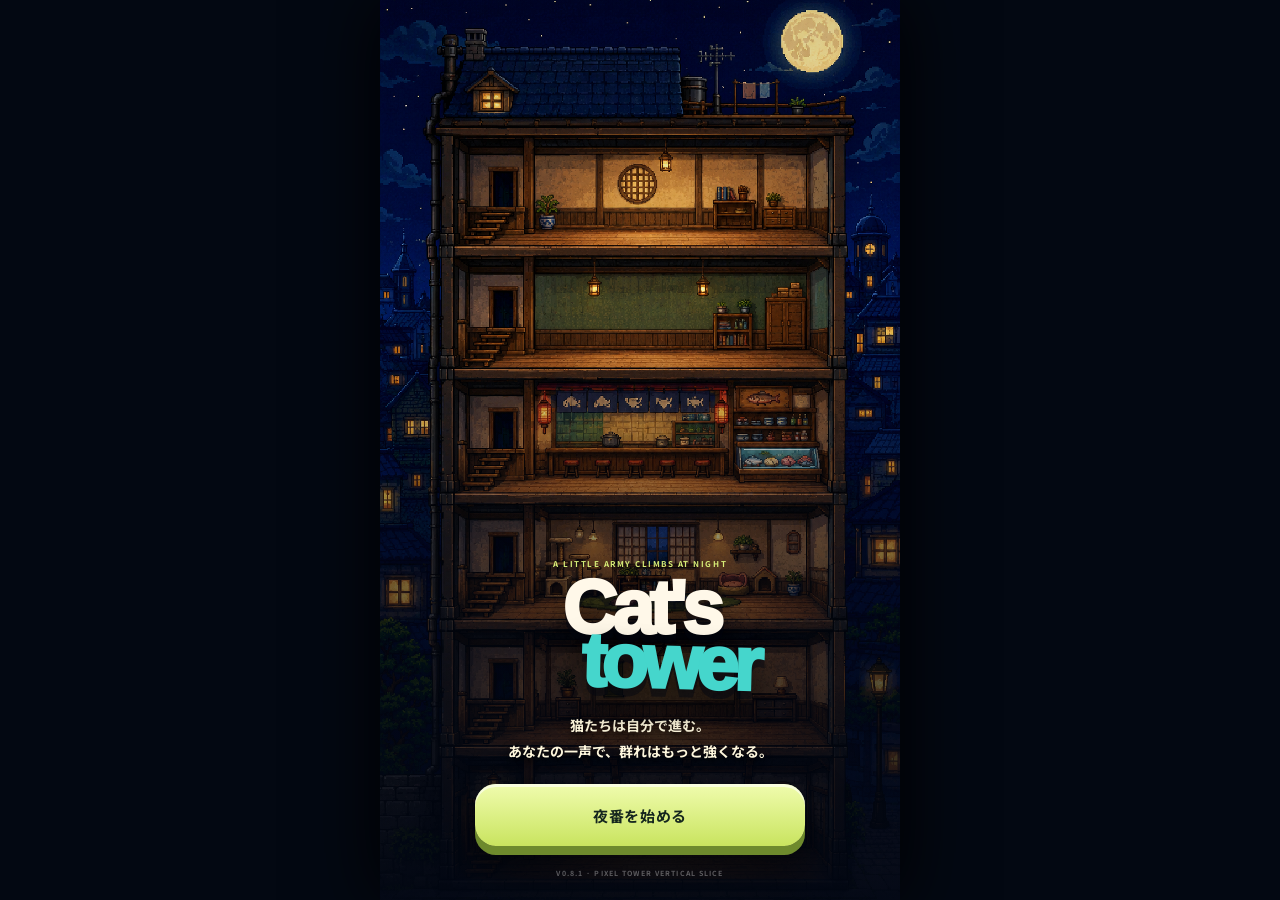
==== commit 3b0bc6a8: "feat: ship V0.8.1 pixel tower loop Exact source tree from local snapshot 0c4c191624b6ffca45c9da91f06" ====
--- a/index.html
+++ b/index.html
@@ -2,73 +2,114 @@
 <html lang="ja">
 <head>
   <meta charset="utf-8">
-  <meta name="viewport" content="width=device-width,initial-scale=1,viewport-fit=cover,user-scalable=no">
-  <meta name="theme-color" content="#07111f">
+  <meta name="viewport" content="width=device-width,initial-scale=1,viewport-fit=cover">
+  <meta name="theme-color" content="#151a2d">
   <meta name="apple-mobile-web-app-capable" content="yes">
   <meta name="apple-mobile-web-app-status-bar-style" content="black-translucent">
-  <meta name="description" content="昼は小さな猫たちの店。夜はみんなで守る家。猫の暮らす塔を育てるモバイルゲーム。">
+  <meta name="description" content="猫たちが自動で塔を駆け上がり、天敵と戦い、夜明けを重ねて強くなる縦型放置RPG。">
   <title>Cat's tower</title>
   <link rel="manifest" href="/manifest.webmanifest">
-  <link rel="stylesheet" href="/styles.css?v=080">
+  <link rel="apple-touch-icon" href="/assets/icons/icon-192.png">
+  <link rel="preload" as="image" href="/assets/v080/pixel-r2/tower-night-r2.png">
+  <link rel="preload" as="image" href="/assets/v080/pixel-r2/mugi-sprites-r2.png">
+  <link rel="preload" as="image" href="/assets/v080/pixel-r2/crow-sprites-r2.png">
+  <link rel="stylesheet" href="/styles.css?v=081p2">
 </head>
 <body>
-  <main id="app" class="app" aria-live="polite">
+  <main id="app" class="app">
     <section id="splash" class="splash">
-      <img class="splashArt" src="/assets/v080/title-live-v080.webp" alt="夜の街に建つ猫たちのタワー">
+      <img class="splashArt pixelAsset" src="/assets/v080/pixel-r2/tower-night-r2.png" alt="月夜にそびえる猫たちの塔">
       <div class="splashShade"></div>
       <div class="splashCopy">
-        <span class="kicker">A LIVING TOWER FOR LITTLE CATS</span>
+        <span class="kicker">A LITTLE ARMY CLIMBS AT NIGHT</span>
         <h1><span>Cat's</span><span>tower</span></h1>
-        <p>昼は、小さな猫たちの店。<br>夜は、みんなで守る家。</p>
-        <button id="startBtn" class="primaryButton">タワーへ行く</button>
-        <small>V0.8 · LIVING TOWER VERTICAL SLICE</small>
+        <p>猫たちは自分で進む。<br>あなたの一声で、群れはもっと強くなる。</p>
+        <button id="startBtn" class="primaryButton">夜番を始める</button>
+        <small>V0.8.1 · PIXEL TOWER VERTICAL SLICE</small>
       </div>
     </section>
 
     <section id="game" class="game hidden">
-      <header class="topbar">
+      <header class="topbar compactTopbar">
         <button id="brandBtn" class="brand" aria-label="Cat's towerの情報">
-          <span class="pawMark"><i></i><i></i><i></i><i></i><b></b></span>
-          <span><strong>Cat's tower</strong><small>LIVING NIGHT TOWER</small></span>
+          <span class="pixelPaw" aria-hidden="true">◆</span>
+          <span><strong>Cat's tower</strong><small>NIGHT CLIMB</small></span>
         </button>
         <div class="topActions">
-          <button id="coinBtn" class="resource" aria-label="コイン"><i>¢</i><span><b id="coins">0</b><small id="incomeText">自動営業</small></span></button>
+          <button id="coinBtn" class="resource" aria-label="コイン">
+            <i>¢</i><span><b id="coins">0</b><small>戦利品</small></span>
+          </button>
+          <button id="shardBtn" class="resource shardResource" aria-label="夜明けのかけら">
+            <i>◇</i><span><b id="dawnShards">0</b><small>夜明け</small></span>
+          </button>
           <button id="menuBtn" class="iconButton" aria-label="設定">•••</button>
         </div>
       </header>
 
-      <button id="contextBar" class="contextBar">
-        <span id="contextIcon" class="contextIcon">◎</span>
-        <span><small>NOW IN THE TOWER</small><strong id="contextText">ムギの店を見に行こう</strong></span>
-        <b>›</b>
+      <section class="runHud" aria-label="攻略状況">
+        <div><small>NOW</small><strong id="floorLabel">1F</strong></div>
+        <div><small>BEST</small><strong id="bestFloor">1F</strong></div>
+        <div class="dispatchReadout"><small>出撃中</small><strong><span id="catCount">0</span>匹</strong></div>
+        <div id="dispatchGauge" class="dispatchGauge" role="progressbar" aria-label="次の自動出撃まで" aria-valuemin="0" aria-valuemax="100" aria-valuenow="0"><i id="dispatchMeter"></i></div>
+      </section>
+
+      <section id="towerBattlefield" class="towerBattlefield" aria-label="猫と天敵が戦う塔">
+        <div class="towerScene">
+          <img id="towerBackdrop" class="towerBackdrop pixelAsset" src="/assets/v080/pixel-r2/tower-night-r2.png" alt="六つの階が連なる月夜の塔" draggable="false">
+          <div class="battleVignette" aria-hidden="true"></div>
+          <div class="enemyHud">
+            <div><span id="enemyMark">WILD</span><strong id="enemyName">夜ガラス</strong><small id="enemyHpText">HP 0 / 0</small></div>
+            <div id="enemyHpTrack" class="enemyHpTrack" role="progressbar" aria-label="天敵の残り体力" aria-valuemin="0" aria-valuemax="100" aria-valuenow="100"><i id="enemyHp"></i></div>
+          </div>
+          <button id="supportNode" class="supportNode hidden" data-action="open-support"></button>
+          <div id="unitLayer" class="unitLayer" aria-hidden="true"></div>
+          <div id="effectLayer" class="effectLayer" aria-hidden="true"></div>
+          <div id="floorCallout" class="floorCallout hidden" aria-hidden="true"></div>
+        </div>
+        <button id="tapDispatch" class="dispatchButton" data-action="dispatch-cat">
+          <span class="dispatchIcon" aria-hidden="true">!</span>
+          <span><strong>猫を呼ぶ</strong><small>タップで追加出撃 · 敵を直接攻撃しません</small></span>
+        </button>
+      </section>
+
+      <section id="upgradePanel" class="upgradeDock" aria-label="戦力強化">
+        <button class="upgradeButton" data-action="upgrade-mugi" data-upgrade="mugi">
+          <span>ムギ</span><strong id="mugiLevel">Lv.1</strong><small id="mugiCost">10¢</small>
+        </button>
+        <button class="upgradeButton" data-action="upgrade-weapon" data-upgrade="weapon">
+          <span>猫パンチ</span><strong id="weaponLevel">Lv.1</strong><small id="weaponCost">18¢</small>
+        </button>
+        <button class="upgradeButton" data-action="upgrade-dispatch" data-upgrade="dispatch">
+          <span>出撃口</span><strong id="dispatchLevel">Lv.1</strong><small id="dispatchCost">24¢</small>
+        </button>
+      </section>
+
+      <button id="dawnButton" class="dawnButton hidden" data-action="open-dawn">
+        <span>夜明けを迎える</span><small id="dawnRewardPreview">今なら ◇0</small>
       </button>
 
-      <section class="world">
-        <div class="nightBackdrop" aria-hidden="true"><i></i><i></i><i></i></div>
-        <div id="towerScroll" class="towerScroll"><div id="tower" class="tower"></div></div>
-        <button id="overviewBtn" class="overviewButton"><span>▦</span><small>全体</small></button>
-      </section>
-
       <nav id="bottomNav" class="bottomNav" aria-label="メインメニュー">
-        <button class="active" data-nav="tower"><i>▥</i><span>タワー</span></button>
+        <button class="active" data-nav="tower" aria-current="page"><i>▲</i><span>攻略</span></button>
         <button data-nav="cats"><i>●</i><span>猫</span></button>
-        <button class="buildNav" data-nav="build"><i>＋</i><span>増築</span></button>
+        <button data-nav="support"><i>⌂</i><span>支援</span></button>
         <button data-nav="memories"><i>▣</i><span>思い出</span><b id="memoryBadge" class="badge hidden">1</b></button>
       </nav>
     </section>
 
     <div id="modal" class="modal"></div>
-    <div id="toastArea" class="toastArea"></div>
+    <div id="toastArea" class="toastArea" aria-live="polite" aria-atomic="false"></div>
     <template id="sheetTemplate">
       <div class="modalShade" data-close="1">
-        <section class="sheet" role="dialog" aria-modal="true">
+        <section class="sheet" role="dialog" aria-modal="true" aria-labelledby="sheetTitle" tabindex="-1">
           <span class="sheetHandle"></span>
-          <header><div><small></small><h2></h2></div><button data-close="1" aria-label="閉じる">×</button></header>
+          <header><div><small></small><h2 id="sheetTitle"></h2></div><button data-close="1" aria-label="閉じる">×</button></header>
           <div class="sheetBody"></div>
         </section>
       </div>
     </template>
   </main>
-  <script src="/app.js?v=080"></script>
+  <script src="/game-data.js?v=081p2"></script>
+  <script src="/game-core.js?v=081p2"></script>
+  <script src="/app.js?v=081p2"></script>
 </body>
 </html>
--- a/styles.css
+++ b/styles.css
@@ -1,7 +1,980 @@
-:root{--night:#07111f;--night2:#10243d;--panel:#10243dee;--panel2:#17324fee;--paper:#fff8e9;--muted:#b8c5d4;--teal:#45d6cc;--lime:#d8ef78;--amber:#ffd075;--coral:#ff815e;--lav:#a996eb;--safeT:env(safe-area-inset-top,0px);--safeB:env(safe-area-inset-bottom,0px);font-family:-apple-system,BlinkMacSystemFont,"Hiragino Sans","Yu Gothic",sans-serif;color-scheme:dark}*{box-sizing:border-box}html,body{width:100%;height:100%;margin:0;overflow:hidden;background:#030812}body{color:var(--paper);-webkit-text-size-adjust:100%;user-select:none;-webkit-user-select:none;-webkit-touch-callout:none}button,input{font:inherit}button{border:0;color:inherit;background:none;-webkit-tap-highlight-color:transparent;cursor:pointer}.hidden{display:none!important}.app{position:relative;width:100%;max-width:520px;height:100dvh;min-height:100svh;margin:auto;overflow:hidden;background:var(--night);box-shadow:0 0 70px #000}
+@font-face{font-family:"CatsTowerJP";src:url('/assets/fonts/noto-sans-jp-700-ja.woff2') format('woff2');font-style:normal;font-weight:700 950;font-display:swap}
+:root{--night:#07111f;--night2:#10243d;--panel:#10243dee;--panel2:#17324fee;--paper:#fff8e9;--muted:#b8c5d4;--teal:#45d6cc;--lime:#d8ef78;--amber:#ffd075;--coral:#ff815e;--lav:#a996eb;--safeT:env(safe-area-inset-top,0px);--safeB:env(safe-area-inset-bottom,0px);font-family:"CatsTowerJP",-apple-system,BlinkMacSystemFont,"Hiragino Sans","Yu Gothic",sans-serif;color-scheme:dark}*{box-sizing:border-box}html,body{width:100%;height:100%;margin:0;overflow:hidden;background:#030812}body{color:var(--paper);-webkit-text-size-adjust:100%;user-select:none;-webkit-user-select:none;-webkit-touch-callout:none}button,input{font:inherit}button{border:0;color:inherit;background:none;-webkit-tap-highlight-color:transparent;cursor:pointer}.hidden{display:none!important}.app{position:relative;width:100%;max-width:520px;height:100dvh;min-height:100svh;margin:auto;overflow:hidden;background:var(--night);box-shadow:0 0 70px #000}
 .splash{position:absolute;inset:0;z-index:90;overflow:hidden;background:#07111f}.splashArt{position:absolute;inset:0;width:100%;height:100%;object-fit:cover;object-position:center 45%;filter:saturate(.94) contrast(1.03)}.splashShade{position:absolute;inset:0;background:linear-gradient(180deg,#02061005 18%,#02061040 50%,#020610f5 84%)}.splashCopy{position:absolute;z-index:2;left:24px;right:24px;bottom:calc(22px + var(--safeB));text-align:center}.kicker{display:block;color:#d8ef78;font-size:8px;font-weight:900;letter-spacing:.19em}.splash h1{display:flex;flex-direction:column;align-items:center;margin:12px 0 0;font-family:"Arial Rounded MT Bold","Hiragino Maru Gothic ProN",sans-serif;font-size:clamp(54px,16vw,76px);font-weight:950;line-height:.72;letter-spacing:-.07em;text-shadow:0 8px 0 #0206107a,0 18px 35px #000c}.splash h1 span:last-child{margin-left:58px;color:var(--teal);transform:rotate(1.5deg)}.splashCopy p{margin:23px 0 19px;color:#fff8de;font-size:14px;font-weight:800;line-height:1.85;text-shadow:0 3px 9px #000}.splashCopy>small{display:block;margin-top:22px;color:#fff5;font-size:7px;font-weight:900;letter-spacing:.16em}.primaryButton{width:min(100%,330px);min-height:62px;border-radius:21px;color:#15261e;background:linear-gradient(180deg,#f0fcae,#c9e45f);box-shadow:0 9px 0 #6e8a2d,0 22px 45px #0009,inset 0 3px #fff9;font-size:15px;font-weight:950;letter-spacing:.04em}.primaryButton:active{transform:translateY(6px);box-shadow:0 3px 0 #6e8a2d,0 13px 28px #0008}
 .game{position:absolute;inset:0;display:grid;grid-template-rows:calc(78px + var(--safeT)) 62px minmax(0,1fr) calc(82px + var(--safeB));background:var(--night)}.topbar{z-index:40;display:flex;align-items:flex-end;justify-content:space-between;gap:10px;padding:calc(10px + var(--safeT)) 13px 10px;border-bottom:1px solid #ffffff12;background:linear-gradient(180deg,#17304e,#0c192c);box-shadow:0 10px 28px #0007}.brand{display:flex;min-width:0;align-items:center;gap:9px;text-align:left}.brand strong{display:block;font-family:"Arial Rounded MT Bold","Hiragino Maru Gothic ProN",sans-serif;font-size:15px;white-space:nowrap}.brand small{display:block;margin-top:2px;color:#8fd4cc;font-size:6px;font-weight:900;letter-spacing:.18em}.pawMark{position:relative;display:block;flex:0 0 39px;width:39px;height:39px;border-radius:14px 17px 14px 17px;background:linear-gradient(#72e6dc,#2bbfb8);box-shadow:inset 0 -5px #116b6829,0 8px 18px #0004;transform:rotate(-6deg)}.pawMark i{position:absolute;width:7px;height:9px;border-radius:50%;background:#fff4d8}.pawMark i:nth-child(1){left:7px;top:7px}.pawMark i:nth-child(2){left:16px;top:4px}.pawMark i:nth-child(3){right:7px;top:7px}.pawMark i:nth-child(4){right:13px;top:15px}.pawMark b{position:absolute;left:11px;bottom:7px;width:18px;height:16px;border-radius:55% 55% 48% 48%;background:#fff4d8}.topActions{display:flex;align-items:center;gap:6px}.resource{display:flex;min-width:108px;height:47px;align-items:center;gap:8px;padding:5px 10px 5px 6px;border:1px solid #ffffff12;border-radius:17px;background:#050b15a8;box-shadow:inset 0 1px #fff1}.resource>i{display:grid;width:34px;height:34px;place-items:center;border-radius:50%;color:#4d3812;background:linear-gradient(#ffe59b,#efb63e);box-shadow:inset 0 -4px #70470033;font-size:17px;font-style:normal;font-weight:950}.resource span{text-align:left}.resource b{display:block;font-size:14px;font-variant-numeric:tabular-nums}.resource small{display:block;color:#fff6;font-size:6px;font-weight:800}.iconButton{display:grid;width:46px;height:46px;place-items:center;border:1px solid #ffffff14;border-radius:16px;background:#ffffff0b;color:#fffbdc;font-size:18px;font-weight:950;letter-spacing:.06em}.contextBar{z-index:38;display:grid;grid-template-columns:39px minmax(0,1fr) 24px;align-items:center;gap:10px;margin:7px 10px;padding:7px 10px;border:1px solid #45d6cc46;border-radius:18px;background:linear-gradient(90deg,#45d6cc1d,#ffffff08);box-shadow:0 8px 22px #0004;text-align:left}.contextIcon{display:grid;width:39px;height:39px;place-items:center;border-radius:14px;color:#0b272a;background:linear-gradient(#7fece2,#35c9c1);box-shadow:inset 0 -4px #116b6829;font-weight:950}.contextBar small{display:block;color:#6fd8d0;font-size:6px;font-weight:950;letter-spacing:.14em}.contextBar strong{display:block;overflow:hidden;margin-top:3px;font-size:11px;text-overflow:ellipsis;white-space:nowrap}.contextBar>b{justify-self:end;color:#fff8;font-size:24px}
 .world{position:relative;min-height:0;overflow:hidden;background:#07111f}.nightBackdrop{position:absolute;inset:0;background:radial-gradient(circle at 83% 10%,#f2df9833,transparent 15%),linear-gradient(180deg,#17395b,#0a1728 56%,#060d18)}.nightBackdrop:before{content:"";position:absolute;inset:0;opacity:.36;background-image:radial-gradient(circle,#fff8c9 0 1px,transparent 1.5px);background-size:43px 57px}.nightBackdrop i{position:absolute;inset:auto -15% 0;height:38%;background:#050c17;clip-path:polygon(0 38%,8% 38%,8% 12%,18% 12%,18% 39%,27% 39%,27% 4%,36% 4%,36% 31%,45% 31%,45% 19%,56% 19%,56% 43%,65% 43%,65% 8%,75% 8%,75% 33%,84% 33%,84% 15%,94% 15%,94% 37%,100% 37%,100% 100%,0 100%)}.nightBackdrop i:nth-child(2){height:27%;opacity:.55;transform:translateX(40px)}.nightBackdrop i:nth-child(3){height:18%;opacity:.35;transform:translateX(-45px)}.towerScroll{position:absolute;inset:0;z-index:3;overflow-x:hidden;overflow-y:auto;overscroll-behavior-y:contain;scroll-snap-type:y proximity;scrollbar-width:none;-webkit-overflow-scrolling:touch}.towerScroll::-webkit-scrollbar{display:none}.tower{display:flex;flex-direction:column;width:calc(100% - 24px);min-height:100%;margin:70px auto 30px;padding:14px 5px 26px;border:8px solid #192b43;border-top:0;border-radius:25px 25px 12px 12px;background:#07111fd9;box-shadow:0 28px 60px #000b,inset 0 0 0 2px #fff1}.floor{position:relative;flex:0 0 338px;height:338px;margin:-2px 0 0;overflow:hidden;border:4px solid #26364b;border-bottom-width:10px;border-radius:28px;background:#17243a;box-shadow:0 15px 28px #0007,inset 0 2px #fff2;scroll-snap-align:center}.floor+.floor{margin-top:12px}.roomArt{position:absolute;inset:0;width:100%;height:100%;object-fit:cover;transform:scale(1.01);transition:transform .45s ease,filter .25s}.floor:active .roomArt{transform:scale(1.025);filter:brightness(.96)}.floor:after{content:"";position:absolute;inset:0;pointer-events:none;background:linear-gradient(180deg,#04101d0d 48%,#06101c8c 100%)}.floorTag{position:absolute;z-index:5;top:13px;left:13px;display:flex;align-items:center;gap:8px}.floorNo{display:grid;min-width:51px;height:42px;padding:0 10px;place-items:center;border:1px solid #ffffff13;border-radius:15px;background:#07111eea;box-shadow:0 7px 18px #0007;font-size:13px;font-weight:950}.roomName{display:flex;align-items:center;gap:7px;min-height:42px;padding:0 13px;border:1px solid #6a49373b;border-radius:15px;color:#39291f;background:#fff0c8e8;box-shadow:0 7px 0 #5c3e271b,0 10px 20px #0003;font-size:12px;font-weight:950;backdrop-filter:blur(8px)}.roomName i{display:grid;width:24px;height:24px;place-items:center;border-radius:9px;color:#fff;background:var(--room,#ef7953);font-style:normal}.roomStatus{position:absolute;z-index:5;left:14px;bottom:16px;display:flex;align-items:center;gap:7px;max-width:70%;min-height:38px;padding:7px 12px;border:1px solid #4d35262f;border-radius:15px;color:#3a2d28;background:#fff9efeb;box-shadow:0 8px 20px #0004;font-size:10px;font-weight:900;backdrop-filter:blur(10px)}.roomStatus i{width:8px;height:8px;border-radius:50%;background:var(--status,var(--teal));box-shadow:0 0 0 5px color-mix(in srgb,var(--status) 20%,transparent)}.roomAction{position:absolute;z-index:7;right:15px;bottom:15px;display:grid;min-width:73px;height:68px;padding:7px 11px;place-items:center;border:4px solid #fffbdccc;border-radius:22px;color:#38231b;background:linear-gradient(#ffd2aa,#ee9560);box-shadow:0 10px 22px #2f1b1470,inset 0 -6px #8a421d20;font-size:10px;font-weight:950}.roomAction strong{display:block;font-size:20px}.floor.food{--room:#ef7953}.floor.home{--room:#ef9c8f}.floor.lobby{--room:#36cfc7}.floor.roof{--room:#64cbbf;flex-basis:290px;height:290px}.floor.roof .roomStatus{color:#eaf7f6;background:#07111dc9;border-color:#ffffff15}.floor.focus{animation:focusPulse 1.25s}@keyframes focusPulse{35%{box-shadow:0 0 0 5px #d8ef7866,0 15px 35px #0009}}.overviewButton{position:absolute;z-index:20;right:11px;bottom:13px;display:grid;width:58px;height:58px;place-items:center;border:1px solid #ffffff17;border-radius:19px;background:#07111eea;box-shadow:0 11px 28px #0008;backdrop-filter:blur(12px)}.overviewButton span{font-size:18px}.overviewButton small{color:var(--teal);font-size:7px;font-weight:950}.world.overview .tower{margin-top:34px;padding-top:9px}.world.overview .floor{flex-basis:154px;height:154px;border-radius:19px;scroll-snap-align:none}.world.overview .floor+.floor{margin-top:7px}.world.overview .floor.roof{flex-basis:132px;height:132px}.world.overview .roomArt{filter:saturate(.82) brightness(.82)}.world.overview .floorTag{top:8px;left:8px}.world.overview .floorNo{min-width:38px;height:31px;border-radius:11px;font-size:10px}.world.overview .roomName{min-height:31px;padding:0 9px;border-radius:11px;font-size:9px}.world.overview .roomName i{width:18px;height:18px;border-radius:6px}.world.overview .roomStatus{left:8px;bottom:8px;min-height:28px;padding:4px 8px;border-radius:10px;font-size:7px}.world.overview .roomAction{right:8px;bottom:8px;min-width:48px;height:43px;border-width:2px;border-radius:13px;font-size:7px}.world.overview .roomAction strong{font-size:12px}
 .bottomNav{z-index:45;display:grid;grid-template-columns:repeat(4,1fr);padding:8px 7px calc(8px + var(--safeB));border-top:1px solid #ffffff13;background:linear-gradient(180deg,#13283ef8,#07101dfc);box-shadow:0 -14px 34px #0009;backdrop-filter:blur(18px)}.bottomNav button{position:relative;display:flex;min-width:0;min-height:64px;flex-direction:column;align-items:center;justify-content:center;gap:5px;border-radius:18px;color:#fff6;font-size:8px;font-weight:900}.bottomNav button i{display:grid;width:30px;height:28px;place-items:center;color:currentColor;font-size:19px;font-style:normal}.bottomNav button.active{color:#fffde6;background:#45d6cc12;box-shadow:inset 0 0 0 1px #45d6cc24}.bottomNav button.active i{color:var(--teal)}.bottomNav .buildNav{color:#fff}.bottomNav .buildNav i{width:52px;height:52px;margin-top:-25px;border:5px solid #0d1b2c;border-radius:20px;color:#18321e;background:linear-gradient(#eefaa9,#c8e25f);box-shadow:0 8px 0 #67872b,0 16px 30px #0007,inset 0 3px #fff9;font-size:31px}.badge{position:absolute;top:2px;right:14px;display:grid;min-width:20px;height:20px;padding:0 5px;place-items:center;border:3px solid #11243a;border-radius:999px;color:#fff;background:var(--coral);font-size:8px}
 .modal{position:absolute;inset:0;z-index:100;pointer-events:none}.modalShade{position:absolute;inset:0;display:flex;align-items:flex-end;padding-top:calc(58px + var(--safeT));background:#020711c4;backdrop-filter:blur(10px);pointer-events:auto;animation:fade .16s}@keyframes fade{from{opacity:0}}.sheet{width:100%;max-height:88dvh;overflow:hidden;border:1px solid #ffffff18;border-bottom:0;border-radius:31px 31px 0 0;background:linear-gradient(180deg,#17304d,#0a1728 55%,#07111f);box-shadow:0 -28px 70px #000c;animation:sheetUp .24s cubic-bezier(.22,.8,.24,1)}@keyframes sheetUp{from{transform:translateY(100%)}}.sheetHandle{display:block;width:48px;height:5px;margin:11px auto 4px;border-radius:999px;background:#fff3}.sheet header{display:flex;align-items:center;justify-content:space-between;gap:12px;padding:10px 17px 14px;border-bottom:1px solid #ffffff10}.sheet header small{display:block;margin-bottom:3px;color:var(--teal);font-size:8px;font-weight:950;letter-spacing:.15em}.sheet h2{margin:0;font-size:22px;letter-spacing:-.03em}.sheet header button{display:grid;width:46px;height:46px;place-items:center;border:1px solid #ffffff14;border-radius:16px;color:#fff9;background:#ffffff0b;font-size:25px}.sheetBody{max-height:calc(88dvh - 84px - var(--safeB));padding:15px 15px calc(28px + var(--safeB));overflow-y:auto;overscroll-behavior:contain;-webkit-overflow-scrolling:touch}.section+.section{margin-top:20px}.sectionTitle{display:flex;justify-content:space-between;margin:0 3px 10px;color:#fff8;font-size:9px;font-weight:950;letter-spacing:.1em}.card{border:1px solid #ffffff12;border-radius:21px;background:linear-gradient(145deg,#ffffff0d,#ffffff07);box-shadow:inset 0 1px #fff1,0 10px 24px #0002}.card+.card{margin-top:9px}.info{padding:13px 14px;border:1px solid #45d6cc2e;border-radius:18px;color:#fff9;background:#45d6cc10;font-size:10px;line-height:1.7}.actions{display:flex;gap:9px;margin-top:12px}.actions>*{flex:1}.button{display:inline-flex;min-height:51px;align-items:center;justify-content:center;padding:0 14px;border-radius:16px;color:#10272a;background:linear-gradient(#a7eee7,#54cbc2);box-shadow:inset 0 -5px #156e6724;font-size:10px;font-weight:950}.button.lime{color:#263416;background:linear-gradient(#eefaa9,#c8e26b)}.button.warm{color:#401d13;background:linear-gradient(#ffc08f,#ef8557)}.button.ghost{color:#fff;background:#ffffff11;box-shadow:inset 0 0 0 1px #ffffff13}.button:disabled{opacity:.35;filter:saturate(.4)}.sceneHero{position:relative;min-height:250px;overflow:hidden;border-radius:24px;background:#101c2e;box-shadow:0 14px 30px #0005}.sceneHero img{position:absolute;inset:0;width:100%;height:100%;object-fit:cover}.sceneHero:after{content:"";position:absolute;inset:0;background:linear-gradient(180deg,transparent 45%,#07111fd8 100%)}.sceneHeroCopy{position:absolute;z-index:2;left:15px;right:15px;bottom:14px}.sceneHeroCopy small{color:#d8ef78;font-size:8px;font-weight:950;letter-spacing:.11em}.sceneHeroCopy h3{margin:4px 0 2px;font-size:19px}.sceneHeroCopy p{margin:0;color:#fff9;font-size:9px;line-height:1.5}.stats{display:grid;grid-template-columns:repeat(2,1fr);gap:9px}.stat{min-height:86px;padding:12px;border:1px solid #ffffff10;border-radius:18px;background:#ffffff08}.stat small{display:block;color:#fff6;font-size:7px;font-weight:950;letter-spacing:.07em}.stat strong{display:block;margin-top:5px;font-size:16px}.stat p{margin:4px 0 0;color:#fff7;font-size:8px;line-height:1.45}.choiceGrid{display:grid;grid-template-columns:repeat(2,minmax(0,1fr));gap:9px}.choice{position:relative;min-height:150px;padding:14px;text-align:left}.choice.selected{box-shadow:inset 0 0 0 2px #d8ef7888,0 10px 25px #0003}.choice i{display:grid;width:43px;height:43px;margin-bottom:12px;place-items:center;border-radius:14px;color:#16231e;background:var(--choice,var(--teal));font-size:19px;font-style:normal;font-weight:950}.choice h3{margin:0 0 5px;font-size:13px}.choice p{margin:0;color:#fff8;font-size:8px;line-height:1.55}.choice b{display:inline-flex;margin-top:10px;padding:5px 8px;border-radius:9px;color:#2f2c17;background:#d8ef78;font-size:7px}.fishTask{padding:16px}.fishTask h3{margin:0 0 5px;font-size:16px}.fishTask p{margin:0;color:#fff8;font-size:9px;line-height:1.55}.fishLane{position:relative;height:82px;margin-top:15px;border:1px solid #ffffff12;border-radius:22px;background:linear-gradient(180deg,#0d1c30,#07111f);overflow:hidden}.fishLane:before{content:"";position:absolute;left:18px;right:18px;top:50%;height:5px;transform:translateY(-50%);border-radius:999px;background:#ffffff16}.fishLane:after{content:"棚";position:absolute;right:14px;top:10px;color:#d8ef78;font-size:7px;font-weight:950}.fishRange{position:absolute;inset:0;width:100%;height:100%;margin:0;opacity:.01}.fishPlate{position:absolute;left:14px;top:20px;display:grid;width:78px;height:43px;place-items:center;border:4px solid #80694f;border-radius:50%;color:#4c301f;background:#f4e5d0;box-shadow:0 8px 15px #0007;transform:translateX(var(--fishX,0px));pointer-events:none}.fishPlate:before{content:"≈";font-size:25px;font-weight:950}.progressTrack{height:10px;margin-top:10px;overflow:hidden;border-radius:999px;background:#ffffff14}.progressTrack i{display:block;height:100%;border-radius:inherit;background:linear-gradient(90deg,var(--teal),var(--lime))}.catList{display:grid;gap:10px}.catCard{display:grid;grid-template-columns:106px minmax(0,1fr);align-items:center;gap:11px;min-height:136px;padding:10px}.catCard img{width:106px;height:116px;object-fit:contain;filter:drop-shadow(0 9px 8px #0007)}.catCard h3{margin:0;font-size:17px}.catCard p{margin:4px 0 0;color:#fff8;font-size:9px;line-height:1.5}.catCard span{display:inline-flex;margin-top:8px;padding:4px 8px;border-radius:9px;color:#0c2527;background:var(--teal);font-size:7px;font-weight:950}.catCard.locked{filter:saturate(.65)}.catCard.locked img{opacity:.68}.memoryGrid{display:grid;gap:11px}.memoryCard{position:relative;min-height:180px;overflow:hidden;text-align:left}.memoryCard img{position:absolute;inset:0;width:100%;height:100%;object-fit:cover}.memoryCard:after{content:"";position:absolute;inset:0;background:linear-gradient(180deg,transparent 40%,#07111fee 100%)}.memoryCard div{position:absolute;z-index:2;left:15px;right:15px;bottom:14px}.memoryCard small{color:#d8ef78;font-size:7px;font-weight:950;letter-spacing:.1em}.memoryCard h3{margin:4px 0 0;font-size:16px}.memoryCard.locked img{filter:grayscale(1) brightness(.45)}.battleCard{position:relative;min-height:440px;overflow:hidden;border-radius:25px;background:#0c1728}.battleBg{position:absolute;inset:0;width:100%;height:100%;object-fit:cover}.battleTint{position:absolute;inset:0;background:linear-gradient(180deg,#39161942,#07111fe8 74%)}.battleHud{position:relative;z-index:2;padding:15px}.battleHud header{display:block;padding:0;border:0}.battleHud header small{color:var(--coral)}.battleHud h3{margin:5px 0 2px;font-size:22px}.enemyBar{height:15px;margin-top:11px;overflow:hidden;border:3px solid #07111f;border-radius:999px;background:#050912c9}.enemyBar i{display:block;height:100%;border-radius:inherit;background:linear-gradient(90deg,#ff765c,#ffc05f)}.enemyProgress{position:absolute;z-index:3;left:15px;right:15px;bottom:130px}.enemyProgress small{display:flex;justify-content:space-between;color:#fff9;font-size:8px;font-weight:900}.battleTools{position:absolute;z-index:3;left:12px;right:12px;bottom:12px;display:grid;grid-template-columns:repeat(3,1fr);gap:8px}.battleTools button{min-height:92px;padding:8px;border:1px solid #ffffff15;border-radius:18px;background:#07111fdd;box-shadow:0 10px 23px #0008}.battleTools button i{display:block;color:#d8ef78;font-size:23px;font-style:normal}.battleTools button b{display:block;margin-top:5px;font-size:9px}.battleTools button small{display:block;margin-top:2px;color:#fff7;font-size:7px}.battleTools button:disabled{opacity:.3}.battleResult{padding:25px 18px;text-align:center}.battleResult i{display:grid;width:80px;height:80px;margin:auto;place-items:center;border-radius:27px;color:#263416;background:linear-gradient(#eefaa9,#c8e26b);font-size:34px;font-style:normal;font-weight:950}.battleResult h3{margin:13px 0 6px;font-size:22px}.battleResult p{margin:0;color:#fff8;font-size:10px;line-height:1.65}.toastArea{position:absolute;z-index:130;left:50%;bottom:calc(92px + var(--safeB));display:flex;width:min(360px,calc(100% - 28px));flex-direction:column;gap:7px;transform:translateX(-50%);pointer-events:none}.toast{padding:12px 14px;border:1px solid #ffffff18;border-radius:16px;background:#07111ff2;box-shadow:0 16px 36px #000a;font-size:10px;font-weight:850;line-height:1.45;animation:toastIn .18s,toastOut .25s 2.55s forwards}.toast.good{border-color:#d8ef7860}.toast.warn{border-color:#ff815e6b}@keyframes toastIn{from{opacity:0;transform:translateY(8px)}}@keyframes toastOut{to{opacity:0;transform:translateY(5px)}}
 @media(max-height:740px){.game{grid-template-rows:calc(70px + var(--safeT)) 55px minmax(0,1fr) calc(75px + var(--safeB))}.floor{flex-basis:305px;height:305px}.floor.roof{flex-basis:260px;height:260px}.tower{margin-top:58px}.bottomNav button{min-height:57px}.splashCopy{bottom:calc(14px + var(--safeB))}.splashCopy p{margin:15px 0}.primaryButton{min-height:56px}}@media(max-width:350px){.brand strong{font-size:13px}.resource{min-width:91px}.tower{width:calc(100% - 16px)}.roomName{max-width:190px;overflow:hidden;text-overflow:ellipsis;white-space:nowrap}.choiceGrid{grid-template-columns:1fr}.splash h1{font-size:52px}}@media(prefers-reduced-motion:reduce){*,*:before,*:after{animation-duration:.01ms!important;animation-iteration-count:1!important;scroll-behavior:auto!important;transition-duration:.01ms!important}}
+
+/* V0.8 R1 production-art vertical slice: Mugi + food + home + first night. */
+.splashArt{object-position:center 43%;filter:saturate(1.04) contrast(1.035)}
+.splashShade{background:linear-gradient(180deg,#02071326 0%,#02071305 34%,#0207138a 65%,#020713f2 100%)}
+.tower{border-width:5px;background:#07111fbd}
+.floor{border-width:3px;border-bottom-width:7px;border-radius:23px}
+.floor+.floor{margin-top:9px}
+.roomArt{filter:saturate(1.04) contrast(1.02)}
+.sceneHero{min-height:276px}
+.sceneArt{position:absolute;inset:0;overflow:hidden;isolation:isolate}
+.sceneLayer{position:absolute;inset:0;width:100%;height:100%;object-fit:cover}
+.sceneLayer--background{z-index:0}
+.sceneLayer--mugi{z-index:2;transform-origin:50% 82%;animation:plushBreath 3.8s ease-in-out infinite}
+.sceneLayer--clean{z-index:3;animation:cleanScan 2.5s ease-in-out infinite}
+.sceneAtmosphere{position:absolute;inset:0;z-index:4;pointer-events:none;background:linear-gradient(180deg,#06122208 46%,#0612225c 100%)}
+.sceneArt--home .sceneAtmosphere{background:radial-gradient(circle at 66% 38%,#ffd9a01c,transparent 38%),linear-gradient(180deg,#06122205 45%,#06122255 100%)}
+.sceneArt--night .sceneAtmosphere{background:radial-gradient(circle at 72% 62%,#ff684128,transparent 30%),linear-gradient(180deg,#07111f0a 38%,#07111f72 100%)}
+.sceneHeroCopy{z-index:6}
+.sceneHeroCopy p{font-size:10px}
+.fishPlate{top:14px;width:88px;height:54px;border:0;border-radius:0;background:none;box-shadow:none}
+.fishPlate:before{content:none}
+.fishPlate img{width:100%;height:100%;object-fit:contain;filter:drop-shadow(0 8px 8px #0009)}
+.catCard.locked{filter:none}
+.catCard.locked img{opacity:.42;filter:grayscale(1) saturate(.15) brightness(.34) sepia(.22)}
+.battleCard>.sceneArt{z-index:0;bottom:auto;height:300px}
+.battleTint{z-index:1;background:linear-gradient(180deg,#24101924 25%,#07111fd4 79%)}
+.battleItemArt{display:block;width:52px;height:34px;margin:0 auto 3px;object-fit:contain;filter:drop-shadow(0 5px 5px #0009)}
+.brand small,.contextBar small{font-size:7px}
+.contextBar strong{font-size:12px}
+@keyframes plushBreath{0%,100%{transform:translateY(0) scale(1)}50%{transform:translateY(-1.5px) scale(1.006)}}
+@keyframes cleanScan{0%,100%{transform:translateX(0)}50%{transform:translateX(-2px)}}
+@media(prefers-reduced-motion:reduce){.sceneLayer--mugi,.sceneLayer--clean{animation:none!important}}
+
+/* V0.8 R2 vertical idle tower: warm pixel battlefield. */
+.game{
+  display:block;
+  isolation:isolate;
+  background:
+    radial-gradient(circle at 50% 8%,#244d70 0,transparent 42%),
+    linear-gradient(180deg,#0b223c 0%,#07111f 62%,#030811 100%);
+}
+
+.runHud{
+  position:absolute;
+  z-index:70;
+  top:calc(70px + var(--safeT));
+  left:8px;
+  right:8px;
+  min-height:62px;
+  display:grid;
+  grid-template-columns:.82fr 1.18fr 1fr;
+  align-items:stretch;
+  gap:5px;
+  padding:6px;
+  overflow:hidden;
+  border:3px solid #55351f;
+  border-radius:16px;
+  color:#352316;
+  background:
+    linear-gradient(90deg,#ffffff24 0 1px,transparent 1px 8px),
+    linear-gradient(180deg,#fff3cd 0%,#e9c987 100%);
+  box-shadow:
+    0 5px 0 #26160d,
+    0 12px 24px #02060dcc,
+    inset 0 2px #fff9,
+    inset 0 -2px #97653f44;
+  font-variant-numeric:tabular-nums;
+}
+
+.runHud>*,.runHud .hudCell{
+  min-width:0;
+  min-height:38px;
+  display:flex;
+  flex-direction:column;
+  justify-content:center;
+  padding:4px 7px;
+  overflow:hidden;
+  border:1px solid #815a3538;
+  border-radius:10px;
+  background:#fff9e487;
+  box-shadow:inset 0 -2px #5e3c2215;
+}
+
+.runHud small{
+  display:block;
+  overflow:hidden;
+  color:#765237;
+  font-size:8px;
+  font-weight:950;
+  line-height:1.1;
+  letter-spacing:.04em;
+  text-overflow:ellipsis;
+  white-space:nowrap;
+}
+
+.runHud strong{
+  display:block;
+  overflow:hidden;
+  margin-top:3px;
+  color:#2b1c12;
+  font-family:"Arial Rounded MT Bold","Hiragino Maru Gothic ProN",sans-serif;
+  font-size:14px;
+  font-weight:950;
+  line-height:1.05;
+  text-overflow:ellipsis;
+  white-space:nowrap;
+}
+
+.runHud progress,.runHud .hudProgress{
+  width:100%;
+  height:7px;
+  margin-top:4px;
+  overflow:hidden;
+  border:0;
+  border-radius:999px;
+  color:#257d77;
+  background:#55351f33;
+  accent-color:#257d77;
+}
+
+.runHud progress::-webkit-progress-bar{background:#55351f33}
+.runHud progress::-webkit-progress-value{border-radius:999px;background:linear-gradient(90deg,#2faaa0,#92d0a0)}
+
+.compactTopbar{
+  position:absolute;
+  z-index:80;
+  top:0;
+  right:0;
+  left:0;
+  height:calc(63px + var(--safeT));
+  display:flex;
+  align-items:flex-end;
+  padding:calc(7px + var(--safeT)) 7px 7px;
+  border-bottom:2px solid #815b342e;
+  background:linear-gradient(180deg,#173654f8,#0b1b30fc);
+  box-shadow:0 7px 18px #0009;
+}
+
+.compactTopbar .brand{flex:1 1 auto;max-width:112px;gap:6px}
+.compactTopbar .brand strong{font-size:12px;line-height:1.05}
+.compactTopbar .brand small{font-size:6px;letter-spacing:.1em}
+.pixelPaw{
+  display:grid;
+  flex:0 0 36px;
+  width:36px;
+  height:36px;
+  place-items:center;
+  border:2px solid #173e3b;
+  border-radius:11px;
+  color:#fff0bd;
+  background:linear-gradient(180deg,#65d8cd,#2ca99f);
+  box-shadow:0 3px 0 #155d58,inset 0 1px #d8fff7;
+  font-size:15px;
+}
+
+.compactTopbar .topActions{flex:0 0 auto;gap:3px}
+.compactTopbar .resource{
+  min-width:65px;
+  height:42px;
+  gap:5px;
+  padding:4px 6px 4px 4px;
+  border-radius:13px;
+}
+.compactTopbar .resource>i{width:29px;height:29px;font-size:13px}
+.compactTopbar .resource b{font-size:11px;line-height:1}
+.compactTopbar .resource small{font-size:6px}
+.compactTopbar .shardResource>i{color:#efffd7;background:linear-gradient(180deg,#6bcfc8,#288b86)}
+.compactTopbar .brand,.compactTopbar .resource,.compactTopbar .iconButton{min-height:44px}
+.compactTopbar .resource{height:44px}
+.compactTopbar .iconButton{width:44px;height:44px;border-radius:13px}
+.compactTopbar .brand:focus-visible,.compactTopbar .resource:focus-visible,.compactTopbar .iconButton:focus-visible{
+  outline:3px solid #fff8d5;
+  outline-offset:1px;
+}
+
+.dispatchGauge{
+  grid-column:1/-1;
+  min-height:6px!important;
+  height:6px;
+  display:block!important;
+  padding:0!important;
+  overflow:hidden!important;
+  border:0!important;
+  border-radius:999px!important;
+  background:#4b321f3d!important;
+  box-shadow:inset 0 1px 2px #2f1d16aa!important;
+}
+
+.dispatchGauge>i{
+  display:block;
+  width:var(--dispatch-progress,0%);
+  height:100%;
+  border-radius:inherit;
+  background:linear-gradient(90deg,#2d9f96,#b4d96d);
+  box-shadow:0 0 8px #75d8c6;
+  transition:width .12s linear;
+}
+
+.dispatchReadout strong{color:#8a351f}
+
+.towerBattlefield{
+  position:absolute;
+  z-index:10;
+  top:calc(140px + var(--safeT));
+  right:6px;
+  bottom:calc(190px + var(--safeB));
+  left:6px;
+  min-height:0;
+  overflow:hidden;
+  isolation:isolate;
+  contain:layout paint;
+  border:4px solid #3d271a;
+  border-radius:18px;
+  background:
+    linear-gradient(180deg,#06122208 50%,#030811aa 100%),
+    #07111f url('/assets/v080/pixel-r2/tower-night-r2.png') center bottom/cover no-repeat;
+  box-shadow:
+    0 8px 0 #1c100a,
+    0 20px 42px #000c,
+    inset 0 0 0 2px #c38a4a42;
+  touch-action:manipulation;
+  -webkit-tap-highlight-color:transparent;
+}
+
+.towerBattlefield:before,.towerBattlefield:after{
+  content:"";
+  position:absolute;
+  z-index:25;
+  left:0;
+  right:0;
+  height:54px;
+  pointer-events:none;
+}
+
+.towerBattlefield:before{top:0;background:linear-gradient(180deg,#04101d9c,transparent)}
+.towerBattlefield:after{bottom:0;background:linear-gradient(0deg,#030810b8,transparent)}
+
+.towerScene{
+  position:absolute;
+  inset:0;
+  overflow:hidden;
+  background:#07111f url('/assets/v080/pixel-r2/tower-night-r2.png') center var(--tower-focus,100%)/cover no-repeat;
+  transform:translate3d(0,var(--tower-y,0),0);
+  transform-origin:center;
+  transition:transform .56s cubic-bezier(.22,.78,.24,1),filter .22s ease;
+  will-change:transform;
+}
+
+.towerBackdrop{
+  position:absolute;
+  z-index:0;
+  inset:0;
+  width:100%;
+  height:100%;
+  object-fit:cover;
+  object-position:center var(--tower-focus,100%);
+  filter:saturate(1.035) contrast(1.025);
+  pointer-events:none;
+}
+
+.battleVignette{
+  position:absolute;
+  z-index:5;
+  inset:0;
+  background:
+    linear-gradient(180deg,#03101d75 0%,transparent 19%,transparent 71%,#0208118c 100%),
+    radial-gradient(ellipse at center,transparent 58%,#01040a61 100%);
+  pointer-events:none;
+}
+
+.towerBattlefield[data-phase="transition"] .towerScene{filter:brightness(1.16) saturate(1.05)}
+.towerBattlefield[data-phase="wall"] .towerScene{filter:saturate(.85) brightness(.82)}
+
+.towerStage{
+  position:absolute;
+  inset:0;
+  overflow:hidden;
+  isolation:isolate;
+}
+
+.towerStage>.stageBackground,.towerStage>.pixelAsset.stageBackground{
+  position:absolute;
+  z-index:0;
+  inset:0;
+  width:100%;
+  height:100%;
+  object-fit:cover;
+  object-position:center var(--stage-focus,50%);
+  filter:saturate(1.03) contrast(1.035);
+  pointer-events:none;
+}
+
+.unitLayer{
+  position:absolute;
+  z-index:12;
+  inset:0;
+  overflow:hidden;
+  pointer-events:none;
+}
+
+.enemyLayer{z-index:13}
+.catLayer{z-index:14}
+
+.catUnit,.enemyUnit{
+  position:absolute;
+  left:var(--x,50%);
+  top:var(--y,68%);
+  transform:translate3d(-50%,-50%,0);
+  transform-origin:50% 88%;
+  transition:left .16s linear,top .16s linear,opacity .18s ease,filter .12s ease;
+  contain:layout paint;
+  will-change:transform;
+  pointer-events:none;
+}
+
+.catUnit>img,.enemyUnit>img,.unitSprite{
+  display:block;
+  width:100%;
+  height:100%;
+  object-fit:contain;
+  pointer-events:none;
+}
+
+.catUnit{
+  z-index:4;
+  width:clamp(50px,15.8vw,68px);
+  aspect-ratio:543/724;
+  filter:drop-shadow(0 5px 3px #120b08b8);
+}
+
+.catUnit--mugi{z-index:6;width:clamp(58px,17.4vw,75px)}
+.catUnit--helper{width:clamp(44px,13.4vw,58px);filter:drop-shadow(0 4px 2px #120b08b8) saturate(.94)}
+
+.enemyUnit{
+  z-index:3;
+  width:clamp(58px,18vw,78px);
+  aspect-ratio:1/2;
+  filter:drop-shadow(0 5px 3px #07090dbd);
+}
+
+.enemyUnit[data-enemy="boss"]{width:clamp(70px,21vw,92px);aspect-ratio:443.5/887}
+.enemyUnit[data-facing="left"],.catUnit[data-facing="left"]{
+  scale:none;
+  transform:translate3d(-50%,-50%,0) scaleX(-1);
+}
+
+.catUnit[data-phase="attacking"] .spriteSheet,.catUnit[data-phase="attacking"]>img{animation:unitPounce .28s ease-out}
+.enemyUnit[data-phase="attacking"] .spriteSheet,.enemyUnit[data-phase="attacking"]>img{animation:enemyPeck .34s ease-in-out}
+.enemyUnit[data-phase="hit"]{filter:brightness(1.65) saturate(.55) drop-shadow(0 0 7px #fff2b5)}
+.enemyUnit[data-phase="defeated"]{animation:unitDefeat .28s ease-in forwards}
+
+.spriteSheet{
+  display:block;
+  width:100%;
+  height:100%;
+  background-image:var(--sprite-sheet);
+  background-repeat:no-repeat;
+  background-position:var(--sprite-position,0%) 0;
+  background-size:400% 100%;
+  image-rendering:crisp-edges;
+  image-rendering:pixelated;
+}
+
+.spriteSheet--mugi{--sprite-sheet:url('/assets/v080/pixel-r2/mugi-sprites-r2.png');aspect-ratio:543/724}
+.spriteSheet--crow{--sprite-sheet:url('/assets/v080/pixel-r2/crow-sprites-r2.png');aspect-ratio:443.5/887}
+.spriteSheet[data-frame="idle"]{--sprite-position:0%}
+.spriteSheet[data-frame="walk"],.spriteSheet[data-frame="fly"]{--sprite-position:33.333%}
+.spriteSheet[data-frame="attack"],.spriteSheet[data-frame="peck"]{--sprite-position:66.667%}
+.spriteSheet[data-frame="cheer"],.spriteSheet[data-frame="retreat"]{--sprite-position:100%}
+.catUnit[data-phase="moving"] .spriteSheet--mugi{animation:mugiWalkFrames .44s steps(1,end) infinite}
+.enemyUnit[data-phase="moving"] .spriteSheet--crow{animation:crowMoveFrames .48s steps(1,end) infinite}
+
+.pixelAsset{
+  image-rendering:crisp-edges;
+  image-rendering:pixelated;
+}
+
+.enemyHud{
+  position:absolute;
+  z-index:35;
+  top:8px;
+  left:10px;
+  right:10px;
+  min-height:48px;
+  padding:7px 10px 8px;
+  overflow:hidden;
+  border:2px solid #5b321f;
+  border-radius:13px;
+  color:#fff4d5;
+  background:linear-gradient(180deg,#301c18ed,#140d0ced);
+  box-shadow:0 4px 0 #090606,0 9px 18px #0009,inset 0 1px #ffc98738;
+  font-variant-numeric:tabular-nums;
+  pointer-events:none;
+}
+
+.enemyHud small{display:block;color:#ffb077;font-size:8px;font-weight:950;letter-spacing:.08em}
+.enemyHud strong{display:block;margin-top:2px;overflow:hidden;font-size:13px;line-height:1;text-overflow:ellipsis;white-space:nowrap}
+.enemyHud progress,.enemyHud .enemyHealth{
+  width:100%;
+  height:9px;
+  margin-top:6px;
+  overflow:hidden;
+  border:2px solid #090606;
+  border-radius:999px;
+  background:#09080c;
+  accent-color:#ef7953;
+}
+.enemyHud progress::-webkit-progress-bar{background:#09080c}
+.enemyHud progress::-webkit-progress-value{border-radius:999px;background:linear-gradient(90deg,#ef614d,#ffc266)}
+
+.enemyHud>div:first-child{
+  display:grid;
+  grid-template-columns:auto minmax(0,1fr) auto;
+  align-items:end;
+  gap:7px;
+}
+.enemyHud>div:first-child>span{
+  align-self:center;
+  padding:3px 5px;
+  border-radius:6px;
+  color:#421d15;
+  background:#ff9b66;
+  font-size:7px;
+  font-weight:950;
+  letter-spacing:.06em;
+}
+.enemyHud>div:first-child>strong{margin:0}
+.enemyHud>div:first-child>small{align-self:center;color:#ffe3c4;letter-spacing:0;text-align:right}
+.enemyHpTrack{
+  width:100%;
+  height:9px;
+  margin-top:6px;
+  overflow:hidden;
+  border:2px solid #090606;
+  border-radius:999px;
+  background:#09080c;
+}
+.enemyHpTrack>i{
+  display:block;
+  width:var(--enemy-hp,100%);
+  height:100%;
+  border-radius:inherit;
+  background:linear-gradient(90deg,#ef614d,#ffc266);
+  transition:width .16s ease-out;
+}
+
+.dispatchButton{
+  position:absolute;
+  z-index:45;
+  left:50%;
+  bottom:9px;
+  width:min(342px,calc(100% - 22px));
+  min-height:58px;
+  display:flex;
+  align-items:center;
+  justify-content:center;
+  gap:9px;
+  padding:8px 16px;
+  transform:translateX(-50%);
+  border:3px solid #4f321c;
+  border-radius:16px;
+  color:#2e2717;
+  background:
+    linear-gradient(90deg,#ffffff2e 0 1px,transparent 1px 7px),
+    linear-gradient(180deg,#f5f5b2 0%,#c9df66 100%);
+  box-shadow:0 6px 0 #586b25,0 11px 24px #000b,inset 0 2px #fff9;
+  font-size:14px;
+  font-weight:950;
+  line-height:1.2;
+  text-align:center;
+  text-shadow:0 1px #fff8;
+  touch-action:manipulation;
+}
+
+.dispatchButton small{display:block;color:#4f5d28;font-size:8px;font-weight:900}
+.dispatchButton>span:last-child{min-width:0;text-align:left}
+.dispatchButton>span:last-child>strong{display:block;font-size:13px;line-height:1.05}
+.dispatchIcon{
+  display:grid;
+  flex:0 0 34px;
+  width:34px;
+  height:34px;
+  place-items:center;
+  border:2px solid #5b6d29;
+  border-radius:10px;
+  color:#fff8d5;
+  background:#526c2d;
+  box-shadow:inset 0 1px #dff39b80;
+  font-size:18px;
+  font-weight:950;
+}
+.dispatchButton:active{transform:translate(-50%,4px);box-shadow:0 2px 0 #586b25,0 7px 14px #0009,inset 0 2px #fff8}
+.dispatchButton:disabled{opacity:.48;filter:saturate(.45);transform:translateX(-50%)}
+
+.upgradeDock{
+  position:absolute;
+  z-index:60;
+  right:7px;
+  bottom:calc(84px + var(--safeB));
+  left:7px;
+  min-height:94px;
+  display:grid;
+  grid-template-columns:repeat(3,minmax(0,1fr));
+  grid-auto-rows:minmax(50px,auto);
+  align-content:center;
+  gap:7px;
+  padding:9px;
+  overflow:hidden;
+  border:4px solid #53351f;
+  border-radius:18px 18px 12px 12px;
+  color:#352316;
+  background:
+    linear-gradient(90deg,#ffffff1f 0 1px,transparent 1px 8px),
+    linear-gradient(180deg,#f7e9c2 0%,#d4ad6e 100%);
+  box-shadow:0 7px 0 #24150d,0 -12px 28px #02060d99,inset 0 2px #fff9;
+}
+
+.upgradeDock>.dockTitle,.upgradeDock>header{
+  grid-column:1/-1;
+  min-height:20px;
+  display:flex;
+  align-items:center;
+  justify-content:space-between;
+  gap:8px;
+  margin:-2px 2px 0;
+  color:#65452c;
+  font-size:9px;
+  font-weight:950;
+  line-height:1.1;
+  letter-spacing:.03em;
+}
+
+.upgradeButton,.dawnButton{
+  min-width:0;
+  min-height:52px;
+  display:flex;
+  flex-direction:column;
+  align-items:flex-start;
+  justify-content:center;
+  padding:7px 9px;
+  overflow:hidden;
+  border:2px solid #55351f;
+  border-radius:12px;
+  color:#fff8e9;
+  background:linear-gradient(180deg,#236861,#16453f);
+  box-shadow:0 4px 0 #1a241b,inset 0 1px #8de4d44a;
+  text-align:left;
+  touch-action:manipulation;
+}
+
+.upgradeButton small,.dawnButton small{
+  display:block;
+  width:100%;
+  overflow:hidden;
+  color:#b7e2d7;
+  font-size:8px;
+  font-weight:900;
+  line-height:1.05;
+  text-overflow:ellipsis;
+  white-space:nowrap;
+}
+
+.upgradeButton>span{
+  display:block;
+  width:100%;
+  overflow:hidden;
+  color:#aee3d6;
+  font-size:8px;
+  font-weight:950;
+  line-height:1.05;
+  text-overflow:ellipsis;
+  white-space:nowrap;
+}
+
+.upgradeButton strong,.dawnButton strong{
+  display:block;
+  width:100%;
+  overflow:hidden;
+  margin-top:3px;
+  font-size:11px;
+  font-weight:950;
+  line-height:1.15;
+  text-overflow:ellipsis;
+  white-space:nowrap;
+}
+
+.upgradeButton:active,.dawnButton:active{transform:translateY(3px);box-shadow:0 1px 0 #1a241b,inset 0 1px #ffffff2b}
+.upgradeButton:disabled,.dawnButton:disabled{opacity:.66;filter:grayscale(.18) saturate(.64)}
+
+.dawnButton{
+  color:#3a2413;
+  background:linear-gradient(180deg,#ffd77e,#ee9c51);
+  box-shadow:0 4px 0 #8b4b22,inset 0 1px #fff8b4;
+}
+.dawnButton small{color:#7e4623}
+
+.game>.dawnButton{
+  position:absolute;
+  z-index:75;
+  top:calc(202px + var(--safeT));
+  right:13px;
+  bottom:auto;
+  min-width:158px;
+  max-width:calc(100% - 26px);
+  min-height:50px;
+  align-items:center;
+  padding:7px 13px;
+  border-width:3px;
+  border-radius:14px;
+  text-align:center;
+}
+.game>.dawnButton>span{display:block;font-size:11px;font-weight:950}
+.game>.dawnButton>small{margin-top:3px;text-align:center}
+
+.supportLayer{
+  position:absolute;
+  z-index:20;
+  inset:0;
+  pointer-events:none;
+}
+
+.supportNode{
+  position:absolute;
+  left:var(--x,78%);
+  top:var(--y,40%);
+  min-width:44px;
+  min-height:44px;
+  display:flex;
+  align-items:center;
+  justify-content:center;
+  gap:5px;
+  padding:7px 9px;
+  transform:translate(-50%,-50%);
+  border:2px solid #573620;
+  border-radius:12px;
+  color:#392316;
+  background:linear-gradient(180deg,#fff5d9,#e9c585);
+  box-shadow:0 4px 0 #5b371f,0 8px 15px #0008,inset 0 1px #fff;
+  font-size:9px;
+  font-weight:950;
+  line-height:1.15;
+  text-align:center;
+  pointer-events:auto;
+  touch-action:manipulation;
+}
+
+.supportNode--food{background:linear-gradient(180deg,#ffe4aa,#e99959)}
+.supportNode--home{background:linear-gradient(180deg,#fae9d7,#e6b59e)}
+.supportNode:active{transform:translate(-50%,calc(-50% + 3px));box-shadow:0 1px 0 #5b371f,0 5px 10px #0007}
+
+.battleFx{
+  position:absolute;
+  z-index:30;
+  right:auto;
+  bottom:auto;
+  width:max-content;
+  transform:translate(-50%,-50%);
+  color:#fff6b0;
+  font-size:16px;
+  font-weight:950;
+  text-shadow:2px 2px 0 #6d2918,-1px -1px 0 #6d2918;
+  pointer-events:none;
+  animation:battleFxRise .64s ease-out forwards;
+}
+
+.battleFx.hitFx{color:#ffbb79;text-shadow:2px 2px 0 #641d18,-1px -1px 0 #641d18}
+.battleFx.dangerFx{color:#ff826e;text-shadow:2px 2px 0 #4f1113,-1px -1px 0 #4f1113}
+.battleFx.goodFx{color:#e8f68b;text-shadow:2px 2px 0 #31551e,-1px -1px 0 #31551e}
+
+.effectLayer{
+  position:absolute;
+  z-index:30;
+  inset:0;
+  overflow:hidden;
+  pointer-events:none;
+}
+
+.floorCallout{
+  position:absolute;
+  z-index:38;
+  top:50%;
+  left:50%;
+  width:max-content;
+  max-width:80%;
+  padding:8px 13px;
+  transform:translate(-50%,-50%);
+  border:2px solid #56351e;
+  border-radius:11px;
+  color:#3c2819;
+  background:linear-gradient(180deg,#fff6d7,#edc987);
+  box-shadow:0 4px 0 #5a3821,0 11px 22px #000a;
+  font-size:12px;
+  font-weight:950;
+  text-align:center;
+  pointer-events:none;
+  animation:floorCallout .8s ease both;
+}
+
+.floorCallout strong{display:block}
+.floorCallout small{display:block;margin-top:3px;color:#765238;font-size:8px;line-height:1.35}
+
+.dawnLead{
+  padding:15px;
+  border:2px solid #a66532;
+  border-radius:18px;
+  color:#3a2413;
+  background:
+    linear-gradient(90deg,#ffffff29 0 1px,transparent 1px 8px),
+    linear-gradient(180deg,#ffe3a0,#e7b36c);
+  box-shadow:0 5px 0 #60391f,inset 0 2px #fff8;
+}
+.dawnLead strong{display:block;font-size:17px;line-height:1.25}
+.dawnLead p{margin:7px 0 0;color:#684225;font-size:10px;font-weight:750;line-height:1.65}
+
+[data-dawn-list]{
+  margin:10px 0 0;
+  padding:12px;
+  border:1px solid #ffffff16;
+  border-radius:16px;
+  background:#ffffff09;
+}
+[data-dawn-list="lost"]{border-color:#ff815e4d;background:#ff815e0d}
+[data-dawn-list="kept"]{border-color:#45d6cc4d;background:#45d6cc0d}
+[data-dawn-list="gained"]{border-color:#d8ef7857;background:#d8ef7810}
+[data-dawn-list] h3{margin:0 0 7px;font-size:13px}
+[data-dawn-list="lost"] h3{color:#ffb291}
+[data-dawn-list="kept"] h3{color:#8ce1d8}
+[data-dawn-list="gained"] h3{color:#e9f7a1}
+[data-dawn-list] ul{margin:0;padding:0;list-style:none;font-size:10px}
+[data-dawn-list] li{
+  min-height:32px;
+  display:grid;
+  grid-template-columns:minmax(0,1fr) auto;
+  align-items:center;
+  gap:10px;
+  padding:6px 0;
+  border-top:1px solid #ffffff0e;
+  font-variant-numeric:tabular-nums;
+}
+[data-dawn-list] li:first-child{border-top:0}
+[data-dawn-list] li span{min-width:0;color:#fff9;font-size:9px;line-height:1.4}
+[data-dawn-list] li strong{color:#fff8e8;font-size:10px;line-height:1.35;text-align:right;white-space:nowrap}
+
+.pixelCatCard{
+  display:grid;
+  grid-template-columns:82px minmax(0,1fr);
+  align-items:center;
+  gap:12px;
+  min-height:124px;
+  padding:13px;
+}
+.pixelCatCard>.spriteSheet{width:74px;height:98px;filter:drop-shadow(0 6px 3px #0008)}
+.pixelCatCard h3{margin:0;font-size:17px}
+.pixelCatCard p{margin:5px 0 0;color:#fff8;font-size:9px;line-height:1.55}
+.pixelCatCard b{display:inline-flex;margin-top:8px;padding:4px 8px;border-radius:8px;color:#182d27;background:#8cd9ca;font-size:8px}
+
+.futureCats{
+  display:grid;
+  grid-template-columns:repeat(3,minmax(0,1fr));
+  gap:7px;
+  margin-top:10px;
+}
+.futureCats span{
+  min-width:0;
+  padding:9px 5px;
+  overflow:hidden;
+  border:1px solid #ffffff12;
+  border-radius:11px;
+  color:#fff7;
+  background:#ffffff08;
+  font-size:8px;
+  font-weight:850;
+  text-align:center;
+  text-overflow:ellipsis;
+  white-space:nowrap;
+}
+
+.pixelMemory{
+  position:relative;
+  min-height:172px;
+  overflow:hidden;
+  isolation:isolate;
+  color:#fff8e9;
+  background:#0a1728;
+  text-align:left;
+}
+.pixelMemory>img{
+  position:absolute;
+  z-index:0;
+  inset:0;
+  width:100%;
+  height:100%;
+  object-fit:cover;
+}
+.pixelMemory:after{
+  content:"";
+  position:absolute;
+  z-index:1;
+  inset:0;
+  background:linear-gradient(180deg,#03101d12 24%,#06101ca8 61%,#030813f2 100%);
+  pointer-events:none;
+}
+.pixelMemory>div{
+  position:absolute;
+  z-index:2;
+  right:14px;
+  bottom:13px;
+  left:14px;
+  text-shadow:0 2px 3px #000;
+}
+.pixelMemory small{color:#e9f7a1;font-size:8px;font-weight:950;letter-spacing:.1em}
+.pixelMemory h3{margin:4px 0 0;font-size:16px;line-height:1.25}
+.pixelMemory p{margin:5px 0 0;color:#fffbdc;font-size:9px;font-weight:700;line-height:1.55}
+.pixelMemory.locked>img{filter:grayscale(.9) saturate(.25) brightness(.42)}
+.pixelMemory.locked:after{background:linear-gradient(180deg,#04101d55,#030813f4)}
+
+.supportCard{
+  width:100%;
+  min-height:72px;
+  display:flex;
+  flex-direction:column;
+  align-items:flex-start;
+  justify-content:center;
+  gap:5px;
+  padding:13px 15px;
+  color:#fff8e9;
+  text-align:left;
+}
+.supportCard strong{font-size:15px}
+.supportCard small{color:#fff8;font-size:9px;line-height:1.45}
+.supportCard:disabled{opacity:.48;filter:saturate(.4)}
+.settingsCard{padding:15px}
+.settingsCard h3{margin:0;font-size:15px}
+.settingsCard p{margin:7px 0 0;color:#fff9;font-size:9px;line-height:1.65}
+
+.supportPreview>img{object-fit:cover}
+.towerBattlefield.floorTransition .towerBackdrop{animation:towerFloorShift .52s cubic-bezier(.2,.8,.24,1)}
+
+.runHud button,.dispatchButton,.upgradeButton,.dawnButton,.supportNode{
+  min-height:44px;
+}
+
+.runHud button:focus-visible,.dispatchButton:focus-visible,.upgradeButton:focus-visible,.dawnButton:focus-visible,.supportNode:focus-visible{
+  outline:3px solid #fff8d5;
+  outline-offset:2px;
+}
+
+.toastArea{bottom:calc(198px + var(--safeB))}
+
+.game>.bottomNav{
+  position:absolute;
+  z-index:70;
+  right:0;
+  bottom:0;
+  left:0;
+  height:calc(75px + var(--safeB));
+  padding:5px 6px calc(5px + var(--safeB));
+  border-top:2px solid #8d663b30;
+  background:linear-gradient(180deg,#17304dfa,#081322fc);
+}
+.game>.bottomNav button{min-height:60px;gap:3px;border-radius:13px;color:#c8d2de;font-size:9px}
+.game>.bottomNav button.active{color:#fffde6}
+.game>.bottomNav button i{height:24px;font-size:16px}
+
+@keyframes mugiWalkFrames{
+  0%,49.99%{background-position:0% 0}
+  50%,100%{background-position:33.333% 0}
+}
+
+@keyframes crowMoveFrames{
+  0%,49.99%{background-position:0% 0}
+  50%,100%{background-position:33.333% 0}
+}
+
+@keyframes unitPounce{
+  0%{transform:translateX(0) scale(1)}
+  45%{transform:translateX(8px) scale(1.06)}
+  100%{transform:translateX(0) scale(1)}
+}
+
+@keyframes enemyPeck{
+  0%,100%{transform:translateX(0) rotate(0)}
+  50%{transform:translateX(-7px) rotate(-3deg)}
+}
+
+@keyframes unitDefeat{
+  to{opacity:0;transform:translate3d(-50%,-38%,0) scale(.55) rotate(8deg)}
+}
+
+@keyframes battleFxRise{
+  0%{opacity:0;transform:translate(-50%,-30%) scale(.82)}
+  20%{opacity:1;transform:translate(-50%,-50%) scale(1.08)}
+  100%{opacity:0;transform:translate(-50%,-105%) scale(.96)}
+}
+
+@keyframes towerFloorShift{
+  0%{filter:brightness(1.35);transform:translateY(10px) scale(1.015)}
+  100%{filter:saturate(1.035) contrast(1.025);transform:translateY(0) scale(1)}
+}
+
+@keyframes floorCallout{
+  0%{opacity:0;transform:translate(-50%,-35%) scale(.86)}
+  22%,72%{opacity:1;transform:translate(-50%,-50%) scale(1)}
+  100%{opacity:0;transform:translate(-50%,-64%) scale(.96)}
+}
+
+@media(max-height:740px){
+  .compactTopbar{height:calc(55px + var(--safeT));padding:calc(5px + var(--safeT)) 5px 5px}
+  .compactTopbar .brand{max-width:96px}
+  .compactTopbar .pixelPaw{flex-basis:32px;width:32px;height:32px}
+  .compactTopbar .resource{min-width:59px;height:44px}
+  .compactTopbar .resource>i{width:26px;height:26px}
+  .compactTopbar .iconButton{width:44px;height:44px}
+  .runHud{
+    top:calc(61px + var(--safeT));
+    min-height:52px;
+    gap:4px;
+    padding:4px;
+    border-width:2px;
+    border-radius:13px;
+  }
+  .runHud>*,.runHud .hudCell{min-height:38px;padding:3px 5px;border-radius:9px}
+  .runHud small{font-size:7px}
+  .runHud strong{font-size:12px}
+  .towerBattlefield{
+    top:calc(128px + var(--safeT));
+    bottom:calc(164px + var(--safeB));
+    border-width:3px;
+    border-radius:14px;
+  }
+  .enemyHud{top:5px;left:6px;right:6px;min-height:44px;padding:5px 8px}
+  .enemyHud strong{font-size:11px}
+  .dispatchButton{bottom:6px;min-height:50px;border-width:2px;border-radius:13px;font-size:12px}
+  .upgradeDock{
+    right:5px;
+    bottom:calc(70px + var(--safeB));
+    left:5px;
+    min-height:86px;
+    gap:5px;
+    padding:6px;
+    border-width:3px;
+    border-radius:14px 14px 9px 9px;
+  }
+  .upgradeDock>.dockTitle,.upgradeDock>header{display:none}
+  .upgradeButton,.dawnButton{min-height:48px;padding:6px;border-radius:10px}
+  .upgradeButton small,.dawnButton small{font-size:7px}
+  .upgradeButton strong,.dawnButton strong{font-size:10px}
+  .game>.dawnButton{top:calc(183px + var(--safeT));right:9px;bottom:auto;min-width:146px;min-height:46px}
+  .game>.bottomNav{height:calc(63px + var(--safeB));padding:3px 4px calc(3px + var(--safeB))}
+  .game>.bottomNav button{min-height:56px}
+  .catUnit{width:clamp(44px,14.8vw,58px)}
+  .catUnit--mugi{width:clamp(50px,16.5vw,64px)}
+  .enemyUnit{width:clamp(52px,17vw,68px)}
+  .enemyUnit[data-enemy="boss"]{width:clamp(64px,19.5vw,78px)}
+  .toastArea{bottom:calc(172px + var(--safeB))}
+}
+
+@media(max-width:380px){
+  .runHud{left:5px;right:5px;grid-template-columns:.78fr 1.1fr 1fr}
+  .towerBattlefield{right:4px;left:4px}
+  .upgradeDock{grid-template-columns:repeat(3,minmax(0,1fr))}
+  .upgradeButton,.dawnButton{padding-right:6px;padding-left:6px}
+  .supportNode{padding-right:7px;padding-left:7px;font-size:8px}
+  .compactTopbar .brand{max-width:89px}
+  .compactTopbar .brand strong{font-size:11px}
+  .compactTopbar .resource{min-width:57px;padding-right:4px}
+}
+
+@media(prefers-reduced-motion:reduce){
+  .towerScene,.catUnit,.enemyUnit{transition:none!important;will-change:auto}
+  .spriteSheet,.catUnit .spriteSheet,.enemyUnit .spriteSheet,.catUnit>img,.enemyUnit>img{animation:none!important}
+}
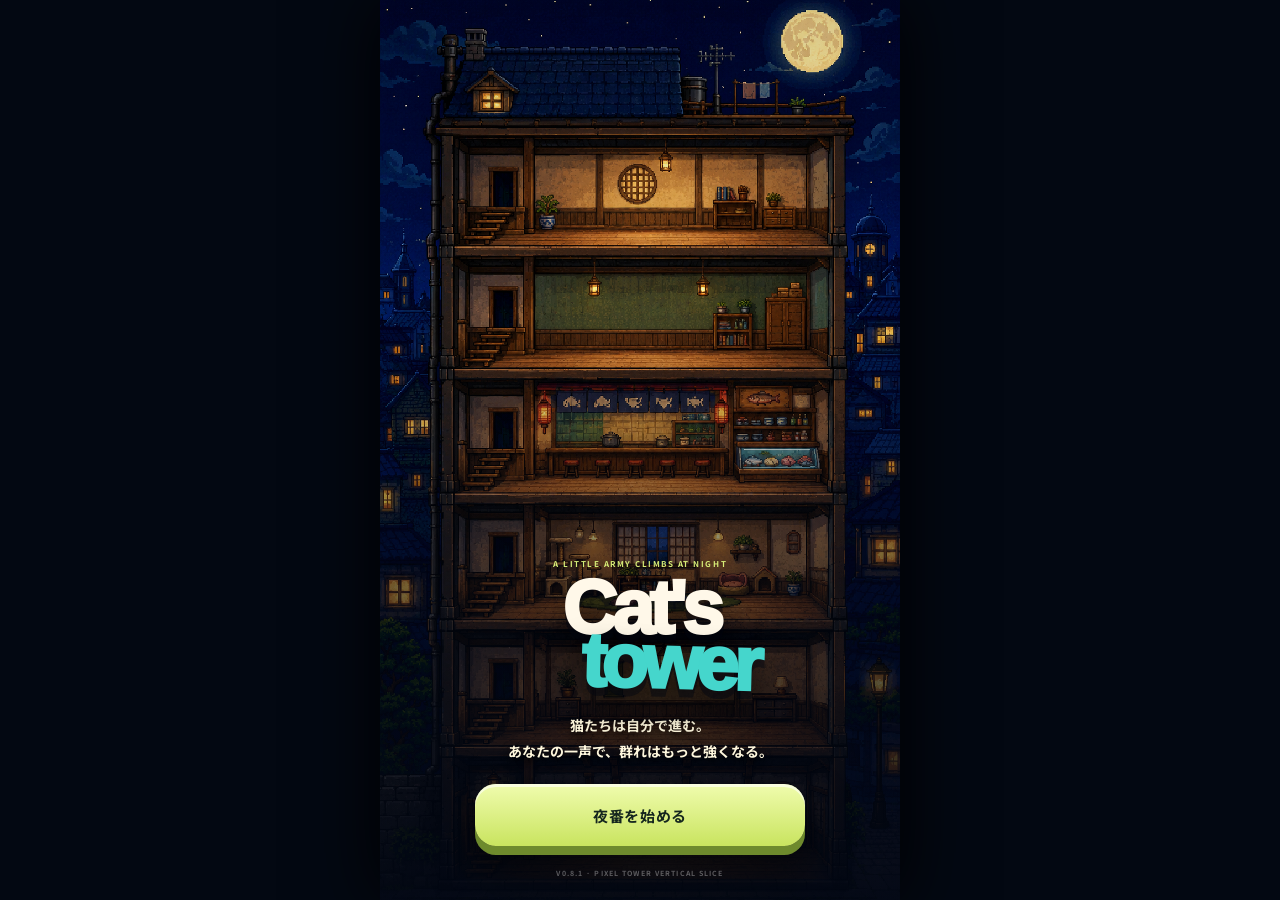
==== commit 5d16682e: "fix: keep WebKit sheets in viewport Prevents focus during the sheet entrance animation from scrollin" ====
--- a/index.html
+++ b/index.html
@@ -13,7 +13,7 @@
   <link rel="preload" as="image" href="/assets/v080/pixel-r2/tower-night-r2.png">
   <link rel="preload" as="image" href="/assets/v080/pixel-r2/mugi-sprites-r2.png">
   <link rel="preload" as="image" href="/assets/v080/pixel-r2/crow-sprites-r2.png">
-  <link rel="stylesheet" href="/styles.css?v=081p2">
+  <link rel="stylesheet" href="/styles.css?v=081p3">
 </head>
 <body>
   <main id="app" class="app">
@@ -108,8 +108,8 @@
       </div>
     </template>
   </main>
-  <script src="/game-data.js?v=081p2"></script>
-  <script src="/game-core.js?v=081p2"></script>
-  <script src="/app.js?v=081p2"></script>
+  <script src="/game-data.js?v=081p3"></script>
+  <script src="/game-core.js?v=081p3"></script>
+  <script src="/app.js?v=081p3"></script>
 </body>
 </html>
--- a/styles.css
+++ b/styles.css
@@ -1,5 +1,5 @@
 @font-face{font-family:"CatsTowerJP";src:url('/assets/fonts/noto-sans-jp-700-ja.woff2') format('woff2');font-style:normal;font-weight:700 950;font-display:swap}
-:root{--night:#07111f;--night2:#10243d;--panel:#10243dee;--panel2:#17324fee;--paper:#fff8e9;--muted:#b8c5d4;--teal:#45d6cc;--lime:#d8ef78;--amber:#ffd075;--coral:#ff815e;--lav:#a996eb;--safeT:env(safe-area-inset-top,0px);--safeB:env(safe-area-inset-bottom,0px);font-family:"CatsTowerJP",-apple-system,BlinkMacSystemFont,"Hiragino Sans","Yu Gothic",sans-serif;color-scheme:dark}*{box-sizing:border-box}html,body{width:100%;height:100%;margin:0;overflow:hidden;background:#030812}body{color:var(--paper);-webkit-text-size-adjust:100%;user-select:none;-webkit-user-select:none;-webkit-touch-callout:none}button,input{font:inherit}button{border:0;color:inherit;background:none;-webkit-tap-highlight-color:transparent;cursor:pointer}.hidden{display:none!important}.app{position:relative;width:100%;max-width:520px;height:100dvh;min-height:100svh;margin:auto;overflow:hidden;background:var(--night);box-shadow:0 0 70px #000}
+:root{--night:#07111f;--night2:#10243d;--panel:#10243dee;--panel2:#17324fee;--paper:#fff8e9;--muted:#b8c5d4;--teal:#45d6cc;--lime:#d8ef78;--amber:#ffd075;--coral:#ff815e;--lav:#a996eb;--safeT:env(safe-area-inset-top,0px);--safeB:env(safe-area-inset-bottom,0px);font-family:"CatsTowerJP",-apple-system,BlinkMacSystemFont,"Hiragino Sans","Yu Gothic",sans-serif;color-scheme:dark}*{box-sizing:border-box}html,body{width:100%;height:100%;margin:0;overflow:hidden;background:#030812}body{color:var(--paper);-webkit-text-size-adjust:100%;user-select:none;-webkit-user-select:none;-webkit-touch-callout:none}button,input{font:inherit}button{border:0;color:inherit;background:none;-webkit-tap-highlight-color:transparent;cursor:pointer}.hidden{display:none!important}.app{position:fixed;inset:0;width:100%;max-width:520px;height:100dvh;min-height:100svh;margin:auto;overflow:hidden;background:var(--night);box-shadow:0 0 70px #000}
 .splash{position:absolute;inset:0;z-index:90;overflow:hidden;background:#07111f}.splashArt{position:absolute;inset:0;width:100%;height:100%;object-fit:cover;object-position:center 45%;filter:saturate(.94) contrast(1.03)}.splashShade{position:absolute;inset:0;background:linear-gradient(180deg,#02061005 18%,#02061040 50%,#020610f5 84%)}.splashCopy{position:absolute;z-index:2;left:24px;right:24px;bottom:calc(22px + var(--safeB));text-align:center}.kicker{display:block;color:#d8ef78;font-size:8px;font-weight:900;letter-spacing:.19em}.splash h1{display:flex;flex-direction:column;align-items:center;margin:12px 0 0;font-family:"Arial Rounded MT Bold","Hiragino Maru Gothic ProN",sans-serif;font-size:clamp(54px,16vw,76px);font-weight:950;line-height:.72;letter-spacing:-.07em;text-shadow:0 8px 0 #0206107a,0 18px 35px #000c}.splash h1 span:last-child{margin-left:58px;color:var(--teal);transform:rotate(1.5deg)}.splashCopy p{margin:23px 0 19px;color:#fff8de;font-size:14px;font-weight:800;line-height:1.85;text-shadow:0 3px 9px #000}.splashCopy>small{display:block;margin-top:22px;color:#fff5;font-size:7px;font-weight:900;letter-spacing:.16em}.primaryButton{width:min(100%,330px);min-height:62px;border-radius:21px;color:#15261e;background:linear-gradient(180deg,#f0fcae,#c9e45f);box-shadow:0 9px 0 #6e8a2d,0 22px 45px #0009,inset 0 3px #fff9;font-size:15px;font-weight:950;letter-spacing:.04em}.primaryButton:active{transform:translateY(6px);box-shadow:0 3px 0 #6e8a2d,0 13px 28px #0008}
 .game{position:absolute;inset:0;display:grid;grid-template-rows:calc(78px + var(--safeT)) 62px minmax(0,1fr) calc(82px + var(--safeB));background:var(--night)}.topbar{z-index:40;display:flex;align-items:flex-end;justify-content:space-between;gap:10px;padding:calc(10px + var(--safeT)) 13px 10px;border-bottom:1px solid #ffffff12;background:linear-gradient(180deg,#17304e,#0c192c);box-shadow:0 10px 28px #0007}.brand{display:flex;min-width:0;align-items:center;gap:9px;text-align:left}.brand strong{display:block;font-family:"Arial Rounded MT Bold","Hiragino Maru Gothic ProN",sans-serif;font-size:15px;white-space:nowrap}.brand small{display:block;margin-top:2px;color:#8fd4cc;font-size:6px;font-weight:900;letter-spacing:.18em}.pawMark{position:relative;display:block;flex:0 0 39px;width:39px;height:39px;border-radius:14px 17px 14px 17px;background:linear-gradient(#72e6dc,#2bbfb8);box-shadow:inset 0 -5px #116b6829,0 8px 18px #0004;transform:rotate(-6deg)}.pawMark i{position:absolute;width:7px;height:9px;border-radius:50%;background:#fff4d8}.pawMark i:nth-child(1){left:7px;top:7px}.pawMark i:nth-child(2){left:16px;top:4px}.pawMark i:nth-child(3){right:7px;top:7px}.pawMark i:nth-child(4){right:13px;top:15px}.pawMark b{position:absolute;left:11px;bottom:7px;width:18px;height:16px;border-radius:55% 55% 48% 48%;background:#fff4d8}.topActions{display:flex;align-items:center;gap:6px}.resource{display:flex;min-width:108px;height:47px;align-items:center;gap:8px;padding:5px 10px 5px 6px;border:1px solid #ffffff12;border-radius:17px;background:#050b15a8;box-shadow:inset 0 1px #fff1}.resource>i{display:grid;width:34px;height:34px;place-items:center;border-radius:50%;color:#4d3812;background:linear-gradient(#ffe59b,#efb63e);box-shadow:inset 0 -4px #70470033;font-size:17px;font-style:normal;font-weight:950}.resource span{text-align:left}.resource b{display:block;font-size:14px;font-variant-numeric:tabular-nums}.resource small{display:block;color:#fff6;font-size:6px;font-weight:800}.iconButton{display:grid;width:46px;height:46px;place-items:center;border:1px solid #ffffff14;border-radius:16px;background:#ffffff0b;color:#fffbdc;font-size:18px;font-weight:950;letter-spacing:.06em}.contextBar{z-index:38;display:grid;grid-template-columns:39px minmax(0,1fr) 24px;align-items:center;gap:10px;margin:7px 10px;padding:7px 10px;border:1px solid #45d6cc46;border-radius:18px;background:linear-gradient(90deg,#45d6cc1d,#ffffff08);box-shadow:0 8px 22px #0004;text-align:left}.contextIcon{display:grid;width:39px;height:39px;place-items:center;border-radius:14px;color:#0b272a;background:linear-gradient(#7fece2,#35c9c1);box-shadow:inset 0 -4px #116b6829;font-weight:950}.contextBar small{display:block;color:#6fd8d0;font-size:6px;font-weight:950;letter-spacing:.14em}.contextBar strong{display:block;overflow:hidden;margin-top:3px;font-size:11px;text-overflow:ellipsis;white-space:nowrap}.contextBar>b{justify-self:end;color:#fff8;font-size:24px}
 .world{position:relative;min-height:0;overflow:hidden;background:#07111f}.nightBackdrop{position:absolute;inset:0;background:radial-gradient(circle at 83% 10%,#f2df9833,transparent 15%),linear-gradient(180deg,#17395b,#0a1728 56%,#060d18)}.nightBackdrop:before{content:"";position:absolute;inset:0;opacity:.36;background-image:radial-gradient(circle,#fff8c9 0 1px,transparent 1.5px);background-size:43px 57px}.nightBackdrop i{position:absolute;inset:auto -15% 0;height:38%;background:#050c17;clip-path:polygon(0 38%,8% 38%,8% 12%,18% 12%,18% 39%,27% 39%,27% 4%,36% 4%,36% 31%,45% 31%,45% 19%,56% 19%,56% 43%,65% 43%,65% 8%,75% 8%,75% 33%,84% 33%,84% 15%,94% 15%,94% 37%,100% 37%,100% 100%,0 100%)}.nightBackdrop i:nth-child(2){height:27%;opacity:.55;transform:translateX(40px)}.nightBackdrop i:nth-child(3){height:18%;opacity:.35;transform:translateX(-45px)}.towerScroll{position:absolute;inset:0;z-index:3;overflow-x:hidden;overflow-y:auto;overscroll-behavior-y:contain;scroll-snap-type:y proximity;scrollbar-width:none;-webkit-overflow-scrolling:touch}.towerScroll::-webkit-scrollbar{display:none}.tower{display:flex;flex-direction:column;width:calc(100% - 24px);min-height:100%;margin:70px auto 30px;padding:14px 5px 26px;border:8px solid #192b43;border-top:0;border-radius:25px 25px 12px 12px;background:#07111fd9;box-shadow:0 28px 60px #000b,inset 0 0 0 2px #fff1}.floor{position:relative;flex:0 0 338px;height:338px;margin:-2px 0 0;overflow:hidden;border:4px solid #26364b;border-bottom-width:10px;border-radius:28px;background:#17243a;box-shadow:0 15px 28px #0007,inset 0 2px #fff2;scroll-snap-align:center}.floor+.floor{margin-top:12px}.roomArt{position:absolute;inset:0;width:100%;height:100%;object-fit:cover;transform:scale(1.01);transition:transform .45s ease,filter .25s}.floor:active .roomArt{transform:scale(1.025);filter:brightness(.96)}.floor:after{content:"";position:absolute;inset:0;pointer-events:none;background:linear-gradient(180deg,#04101d0d 48%,#06101c8c 100%)}.floorTag{position:absolute;z-index:5;top:13px;left:13px;display:flex;align-items:center;gap:8px}.floorNo{display:grid;min-width:51px;height:42px;padding:0 10px;place-items:center;border:1px solid #ffffff13;border-radius:15px;background:#07111eea;box-shadow:0 7px 18px #0007;font-size:13px;font-weight:950}.roomName{display:flex;align-items:center;gap:7px;min-height:42px;padding:0 13px;border:1px solid #6a49373b;border-radius:15px;color:#39291f;background:#fff0c8e8;box-shadow:0 7px 0 #5c3e271b,0 10px 20px #0003;font-size:12px;font-weight:950;backdrop-filter:blur(8px)}.roomName i{display:grid;width:24px;height:24px;place-items:center;border-radius:9px;color:#fff;background:var(--room,#ef7953);font-style:normal}.roomStatus{position:absolute;z-index:5;left:14px;bottom:16px;display:flex;align-items:center;gap:7px;max-width:70%;min-height:38px;padding:7px 12px;border:1px solid #4d35262f;border-radius:15px;color:#3a2d28;background:#fff9efeb;box-shadow:0 8px 20px #0004;font-size:10px;font-weight:900;backdrop-filter:blur(10px)}.roomStatus i{width:8px;height:8px;border-radius:50%;background:var(--status,var(--teal));box-shadow:0 0 0 5px color-mix(in srgb,var(--status) 20%,transparent)}.roomAction{position:absolute;z-index:7;right:15px;bottom:15px;display:grid;min-width:73px;height:68px;padding:7px 11px;place-items:center;border:4px solid #fffbdccc;border-radius:22px;color:#38231b;background:linear-gradient(#ffd2aa,#ee9560);box-shadow:0 10px 22px #2f1b1470,inset 0 -6px #8a421d20;font-size:10px;font-weight:950}.roomAction strong{display:block;font-size:20px}.floor.food{--room:#ef7953}.floor.home{--room:#ef9c8f}.floor.lobby{--room:#36cfc7}.floor.roof{--room:#64cbbf;flex-basis:290px;height:290px}.floor.roof .roomStatus{color:#eaf7f6;background:#07111dc9;border-color:#ffffff15}.floor.focus{animation:focusPulse 1.25s}@keyframes focusPulse{35%{box-shadow:0 0 0 5px #d8ef7866,0 15px 35px #0009}}.overviewButton{position:absolute;z-index:20;right:11px;bottom:13px;display:grid;width:58px;height:58px;place-items:center;border:1px solid #ffffff17;border-radius:19px;background:#07111eea;box-shadow:0 11px 28px #0008;backdrop-filter:blur(12px)}.overviewButton span{font-size:18px}.overviewButton small{color:var(--teal);font-size:7px;font-weight:950}.world.overview .tower{margin-top:34px;padding-top:9px}.world.overview .floor{flex-basis:154px;height:154px;border-radius:19px;scroll-snap-align:none}.world.overview .floor+.floor{margin-top:7px}.world.overview .floor.roof{flex-basis:132px;height:132px}.world.overview .roomArt{filter:saturate(.82) brightness(.82)}.world.overview .floorTag{top:8px;left:8px}.world.overview .floorNo{min-width:38px;height:31px;border-radius:11px;font-size:10px}.world.overview .roomName{min-height:31px;padding:0 9px;border-radius:11px;font-size:9px}.world.overview .roomName i{width:18px;height:18px;border-radius:6px}.world.overview .roomStatus{left:8px;bottom:8px;min-height:28px;padding:4px 8px;border-radius:10px;font-size:7px}.world.overview .roomAction{right:8px;bottom:8px;min-width:48px;height:43px;border-width:2px;border-radius:13px;font-size:7px}.world.overview .roomAction strong{font-size:12px}
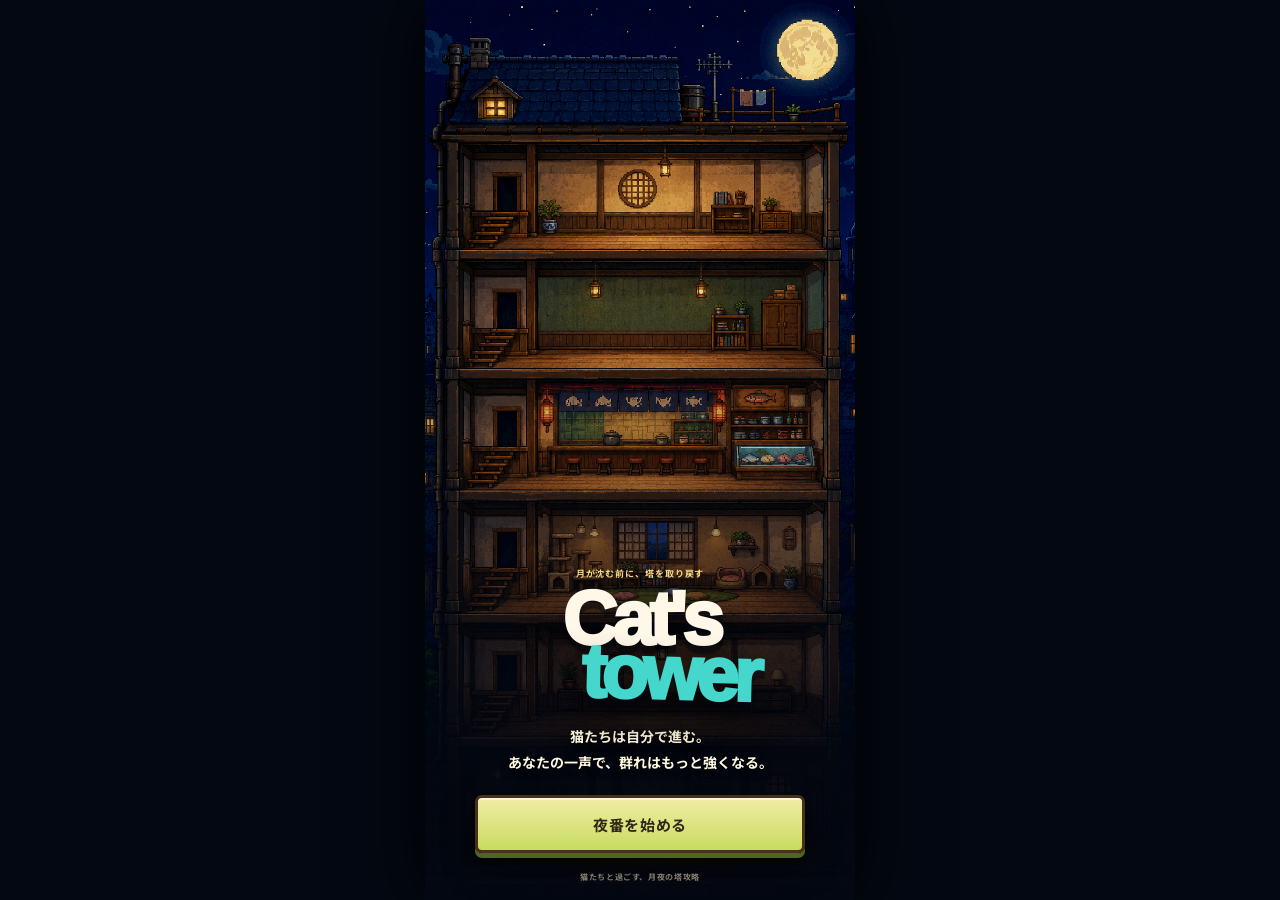
==== commit a9e84524: "feat: complete V0.8.2 tower redesign" ====
--- a/index.html
+++ b/index.html
@@ -13,7 +13,9 @@
   <link rel="preload" as="image" href="/assets/v080/pixel-r2/tower-night-r2.png">
   <link rel="preload" as="image" href="/assets/v080/pixel-r2/mugi-sprites-r2.png">
   <link rel="preload" as="image" href="/assets/v080/pixel-r2/crow-sprites-r2.png">
-  <link rel="stylesheet" href="/styles.css?v=081p3">
+  <link rel="preload" as="image" href="/assets/v082/pixel-r3/cats-cast-r3.png">
+  <link rel="preload" as="image" href="/assets/v082/pixel-r3/enemies-r3.png">
+  <link rel="stylesheet" href="/styles.css?v=082r3">
 </head>
 <body>
   <main id="app" class="app">
@@ -21,78 +23,97 @@
       <img class="splashArt pixelAsset" src="/assets/v080/pixel-r2/tower-night-r2.png" alt="月夜にそびえる猫たちの塔">
       <div class="splashShade"></div>
       <div class="splashCopy">
-        <span class="kicker">A LITTLE ARMY CLIMBS AT NIGHT</span>
+        <span class="kicker">月が沈む前に、塔を取り戻す</span>
         <h1><span>Cat's</span><span>tower</span></h1>
         <p>猫たちは自分で進む。<br>あなたの一声で、群れはもっと強くなる。</p>
         <button id="startBtn" class="primaryButton">夜番を始める</button>
-        <small>V0.8.1 · PIXEL TOWER VERTICAL SLICE</small>
+        <small>猫たちと過ごす、月夜の塔攻略</small>
       </div>
     </section>
 
     <section id="game" class="game hidden">
       <header class="topbar compactTopbar">
-        <button id="brandBtn" class="brand" aria-label="Cat's towerの情報">
-          <span class="pixelPaw" aria-hidden="true">◆</span>
-          <span><strong>Cat's tower</strong><small>NIGHT CLIMB</small></span>
+        <button id="brandBtn" class="floorStamp" aria-label="塔攻略の遊び方">
+          <span class="floorGlyph" aria-hidden="true">階</span>
+          <span><small>現在階</small><strong id="floorLabel">1F</strong></span>
         </button>
         <div class="topActions">
           <button id="coinBtn" class="resource" aria-label="コイン">
-            <i>¢</i><span><b id="coins">0</b><small>戦利品</small></span>
+            <i>C</i><span><small>コイン</small><b id="coins">0</b></span>
           </button>
-          <button id="shardBtn" class="resource shardResource" aria-label="夜明けのかけら">
-            <i>◇</i><span><b id="dawnShards">0</b><small>夜明け</small></span>
+          <button id="shardBtn" class="resource shardResource" aria-label="朝の鈴">
+            <i>鈴</i><span><small>朝の鈴</small><b id="dawnShards">0</b></span>
           </button>
-          <button id="menuBtn" class="iconButton" aria-label="設定">•••</button>
+          <button id="menuBtn" class="iconButton" aria-label="設定"><span aria-hidden="true">設</span></button>
         </div>
       </header>
 
       <section class="runHud" aria-label="攻略状況">
-        <div><small>NOW</small><strong id="floorLabel">1F</strong></div>
-        <div><small>BEST</small><strong id="bestFloor">1F</strong></div>
-        <div class="dispatchReadout"><small>出撃中</small><strong><span id="catCount">0</span>匹</strong></div>
+        <div class="runHudMeta"><span>最高 <strong id="bestFloor">1F</strong></span><span>出撃 <strong><span id="catCount">0</span>匹</strong></span></div>
         <div id="dispatchGauge" class="dispatchGauge" role="progressbar" aria-label="次の自動出撃まで" aria-valuemin="0" aria-valuemax="100" aria-valuenow="0"><i id="dispatchMeter"></i></div>
       </section>
 
       <section id="towerBattlefield" class="towerBattlefield" aria-label="猫と天敵が戦う塔">
         <div class="towerScene">
-          <img id="towerBackdrop" class="towerBackdrop pixelAsset" src="/assets/v080/pixel-r2/tower-night-r2.png" alt="六つの階が連なる月夜の塔" draggable="false">
-          <div class="battleVignette" aria-hidden="true"></div>
-          <div class="enemyHud">
-            <div><span id="enemyMark">WILD</span><strong id="enemyName">夜ガラス</strong><small id="enemyHpText">HP 0 / 0</small></div>
-            <div id="enemyHpTrack" class="enemyHpTrack" role="progressbar" aria-label="天敵の残り体力" aria-valuemin="0" aria-valuemax="100" aria-valuenow="100"><i id="enemyHp"></i></div>
+          <div class="towerSlice towerSlice--next" aria-hidden="true">
+            <img class="sliceBackdrop pixelAsset" src="/assets/v080/pixel-r2/tower-night-r2.png" alt="" draggable="false">
+            <span class="sliceFlag">次の階</span>
+            <span class="lockedDoor">未制圧</span>
           </div>
-          <button id="supportNode" class="supportNode hidden" data-action="open-support"></button>
-          <div id="unitLayer" class="unitLayer" aria-hidden="true"></div>
-          <div id="effectLayer" class="effectLayer" aria-hidden="true"></div>
-          <div id="floorCallout" class="floorCallout hidden" aria-hidden="true"></div>
+
+          <div class="towerSlice towerSlice--battle">
+            <img id="towerBackdrop" class="towerBackdrop pixelAsset" src="/assets/v080/pixel-r2/tower-night-r2.png" alt="現在攻略している塔の階" draggable="false">
+            <div class="battleVignette" aria-hidden="true"></div>
+            <span class="sliceFlag currentFlag">戦闘中</span>
+            <div class="enemyHud">
+              <div><span id="enemyMark">WILD</span><strong id="enemyName">夜ガラス</strong><small id="enemyHpText">HP 0 / 0</small></div>
+              <div id="enemyHpTrack" class="enemyHpTrack" role="progressbar" aria-label="天敵の残り体力" aria-valuemin="0" aria-valuemax="100" aria-valuenow="100"><i id="enemyHp"></i></div>
+            </div>
+            <div id="unitLayer" class="unitLayer" aria-hidden="true"></div>
+            <div id="effectLayer" class="effectLayer" aria-hidden="true"></div>
+            <div id="floorCallout" class="floorCallout hidden" aria-hidden="true"></div>
+          </div>
+
+          <div class="towerSlice towerSlice--support">
+            <img class="sliceBackdrop pixelAsset" src="/assets/v080/pixel-r2/tower-night-r2.png" alt="制圧した階の後方支援" draggable="false">
+            <span class="sliceFlag supportFlag">後方支援</span>
+            <div class="facilityActivity" aria-hidden="true">
+              <i class="facilityLamp"></i>
+              <span class="supplyCrate"></span>
+              <span class="supplyRoute"></span>
+            </div>
+            <button id="supportNode" class="supportNode hidden" data-action="open-support"></button>
+          </div>
         </div>
-        <button id="tapDispatch" class="dispatchButton" data-action="dispatch-cat">
-          <span class="dispatchIcon" aria-hidden="true">!</span>
-          <span><strong>猫を呼ぶ</strong><small>タップで追加出撃 · 敵を直接攻撃しません</small></span>
-        </button>
-      </section>
 
-      <section id="upgradePanel" class="upgradeDock" aria-label="戦力強化">
-        <button class="upgradeButton" data-action="upgrade-mugi" data-upgrade="mugi">
-          <span>ムギ</span><strong id="mugiLevel">Lv.1</strong><small id="mugiCost">10¢</small>
-        </button>
-        <button class="upgradeButton" data-action="upgrade-weapon" data-upgrade="weapon">
-          <span>猫パンチ</span><strong id="weaponLevel">Lv.1</strong><small id="weaponCost">18¢</small>
-        </button>
-        <button class="upgradeButton" data-action="upgrade-dispatch" data-upgrade="dispatch">
-          <span>出撃口</span><strong id="dispatchLevel">Lv.1</strong><small id="dispatchCost">24¢</small>
-        </button>
+        <div class="battleDock">
+          <section id="upgradePanel" class="upgradeDock" aria-label="戦力強化">
+            <button class="upgradeButton" data-action="upgrade-mugi" data-upgrade="mugi">
+              <span class="upgradeIcon" aria-hidden="true">猫</span><span class="upgradeCopy"><b>ムギ</b><strong id="mugiLevel">Lv.1</strong><small id="mugiCost">10C</small></span>
+            </button>
+            <button class="upgradeButton" data-action="upgrade-weapon" data-upgrade="weapon">
+              <span class="upgradeIcon" aria-hidden="true">爪</span><span class="upgradeCopy"><b>猫パンチ</b><strong id="weaponLevel">Lv.1</strong><small id="weaponCost">18C</small></span>
+            </button>
+            <button class="upgradeButton" data-action="upgrade-dispatch" data-upgrade="dispatch">
+              <span class="upgradeIcon" aria-hidden="true">門</span><span class="upgradeCopy"><b>出撃口</b><strong id="dispatchLevel">Lv.1</strong><small id="dispatchCost">24C</small></span>
+            </button>
+          </section>
+          <button id="tapDispatch" class="dispatchButton" data-action="dispatch-cat" aria-label="増援の猫を呼ぶ">
+            <span class="dispatchIcon" aria-hidden="true">!</span>
+            <span><strong>呼ぶ</strong><small>増援</small></span>
+          </button>
+        </div>
       </section>
 
       <button id="dawnButton" class="dawnButton hidden" data-action="open-dawn">
-        <span>夜明けを迎える</span><small id="dawnRewardPreview">今なら ◇0</small>
+        <span>夜明けを迎える</span><small id="dawnRewardPreview">朝の鈴 0</small>
       </button>
 
       <nav id="bottomNav" class="bottomNav" aria-label="メインメニュー">
-        <button class="active" data-nav="tower" aria-current="page"><i>▲</i><span>攻略</span></button>
-        <button data-nav="cats"><i>●</i><span>猫</span></button>
-        <button data-nav="support"><i>⌂</i><span>支援</span></button>
-        <button data-nav="memories"><i>▣</i><span>思い出</span><b id="memoryBadge" class="badge hidden">1</b></button>
+        <button class="active" data-nav="tower" aria-current="page"><i>塔</i><span>攻略</span></button>
+        <button data-nav="cats"><i>猫</i><span>仲間</span></button>
+        <button data-nav="support"><i>店</i><span>拠点</span></button>
+        <button data-nav="memories"><i>録</i><span>記録</span><b id="memoryBadge" class="badge hidden">1</b></button>
       </nav>
     </section>
 
@@ -108,8 +129,8 @@
       </div>
     </template>
   </main>
-  <script src="/game-data.js?v=081p3"></script>
-  <script src="/game-core.js?v=081p3"></script>
-  <script src="/app.js?v=081p3"></script>
+  <script src="/game-data.js?v=082r3"></script>
+  <script src="/game-core.js?v=082r3"></script>
+  <script src="/app.js?v=082r3"></script>
 </body>
 </html>
--- a/styles.css
+++ b/styles.css
@@ -313,12 +313,23 @@
   position:absolute;
   left:var(--x,50%);
   top:var(--y,68%);
-  transform:translate3d(-50%,-50%,0);
-  transform-origin:50% 88%;
   transition:left .16s linear,top .16s linear,opacity .18s ease,filter .12s ease;
   contain:layout paint;
   will-change:transform;
   pointer-events:none;
+}
+
+.catUnit{
+  --foot-y:88%;
+  transform:translate3d(-50%,calc(0% - var(--foot-y)),0);
+  transform-origin:50% var(--foot-y);
+}
+
+.enemyUnit{
+  --foot-y:88%;
+  --hover-y:6px;
+  transform:translate3d(-50%,calc(0% - var(--foot-y) - var(--hover-y)),0);
+  transform-origin:50% var(--foot-y);
 }
 
 .catUnit>img,.enemyUnit>img,.unitSprite{
@@ -347,10 +358,10 @@
 }
 
 .enemyUnit[data-enemy="boss"]{width:clamp(70px,21vw,92px);aspect-ratio:443.5/887}
-.enemyUnit[data-facing="left"],.catUnit[data-facing="left"]{
-  scale:none;
-  transform:translate3d(-50%,-50%,0) scaleX(-1);
-}
+.enemyUnit[data-facing="left"]{
+  transform:translate3d(-50%,calc(0% - var(--foot-y) - var(--hover-y)),0) scaleX(-1);
+}
+.catUnit[data-facing="left"]{transform:translate3d(-50%,calc(0% - var(--foot-y)),0) scaleX(-1)}
 
 .catUnit[data-phase="attacking"] .spriteSheet,.catUnit[data-phase="attacking"]>img{animation:unitPounce .28s ease-out}
 .enemyUnit[data-phase="attacking"] .spriteSheet,.enemyUnit[data-phase="attacking"]>img{animation:enemyPeck .34s ease-in-out}
@@ -892,7 +903,7 @@
 }
 
 @keyframes unitDefeat{
-  to{opacity:0;transform:translate3d(-50%,-38%,0) scale(.55) rotate(8deg)}
+  to{opacity:0;translate:0 -12px;scale:.55;rotate:8deg}
 }
 
 @keyframes battleFxRise{
@@ -902,8 +913,8 @@
 }
 
 @keyframes towerFloorShift{
-  0%{filter:brightness(1.35);transform:translateY(10px) scale(1.015)}
-  100%{filter:saturate(1.035) contrast(1.025);transform:translateY(0) scale(1)}
+  0%{filter:brightness(1.35) saturate(1.04) contrast(1.05);transform:translateY(10px)}
+  100%{filter:saturate(1.04) contrast(1.05);transform:translateY(0)}
 }
 
 @keyframes floorCallout{
@@ -978,3 +989,671 @@
   .towerScene,.catUnit,.enemyUnit{transition:none!important;will-change:auto}
   .spriteSheet,.catUnit .spriteSheet,.enemyUnit .spriteSheet,.catUnit>img,.enemyUnit>img{animation:none!important}
 }
+
+/* 2026-08 vertical-board redesign: the tower is the board, not a backdrop behind cards. */
+:root{
+  --ink:#05070d;
+  --midnight:#071326;
+  --slate:#10233a;
+  --wood-dark:#342116;
+  --wood:#654126;
+  --parchment:#f2d7a0;
+  --lamp:#ffc86a;
+  --mint:#71d3c2;
+}
+
+.app{max-width:430px;background:#040914}
+.game{display:block;background:#040914}
+
+/* The title keeps the accepted moonlit tower, while removing build/development copy. */
+.splashShade{background:linear-gradient(180deg,#0206100d 14%,#0206103b 49%,#020610f4 85%)}
+.splashCopy{left:20px;right:20px;bottom:calc(18px + var(--safeB))}
+.splashCopy .kicker{color:#f7d889;font-size:9px;letter-spacing:.1em;text-shadow:0 2px #25170f}
+.splashCopy>small{margin-top:18px;color:#ead8b78f;font-size:8px;letter-spacing:.08em}
+.primaryButton{
+  min-height:58px;
+  border:3px solid #493018;
+  border-radius:7px;
+  color:#2f2717;
+  background:linear-gradient(180deg,#f2eca5,#c8dc5f);
+  box-shadow:0 5px 0 #52651f,0 14px 30px #000a,inset 0 2px #fff9;
+}
+.primaryButton:active{transform:translateY(4px);box-shadow:0 1px 0 #52651f,0 8px 18px #0009,inset 0 2px #fff8}
+
+/* Compact status rail: floor, two currencies and settings only. */
+.compactTopbar{
+  position:absolute;
+  z-index:80;
+  top:0;
+  right:0;
+  left:0;
+  height:calc(56px + var(--safeT));
+  display:flex;
+  align-items:flex-end;
+  justify-content:space-between;
+  gap:4px;
+  padding:calc(5px + var(--safeT)) 5px 5px;
+  border:0;
+  border-bottom:3px solid #28170f;
+  background:linear-gradient(180deg,#122a45,#09182b);
+  box-shadow:0 4px 0 #05080e,0 8px 18px #0008;
+}
+.floorStamp{
+  flex:0 0 74px;
+  min-width:74px;
+  height:46px;
+  display:grid;
+  grid-template-columns:22px 1fr;
+  align-items:center;
+  gap:4px;
+  padding:3px 6px;
+  border:2px solid #76502f;
+  border-radius:4px;
+  color:#332114;
+  background:linear-gradient(180deg,#f1d8a5,#c49a60);
+  box-shadow:0 3px 0 #2d1b10,inset 0 1px #fff7;
+  text-align:left;
+}
+.floorStamp>span:first-child{color:#7a3d24;font-size:15px;text-align:center}
+.floorStamp small{display:block;color:#78573b;font-size:7px;line-height:1}
+.floorStamp strong{display:block;margin-top:2px;color:#2c1c12;font-size:16px;line-height:1;font-variant-numeric:tabular-nums}
+.compactTopbar .topActions{flex:1 1 auto;display:flex;justify-content:flex-end;gap:4px}
+.compactTopbar .resource{
+  flex:0 1 82px;
+  min-width:67px;
+  max-width:86px;
+  height:46px;
+  gap:5px;
+  padding:3px 5px;
+  border:2px solid #2b4054;
+  border-radius:4px;
+  background:#091422;
+  box-shadow:0 3px 0 #03070c,inset 0 1px #ffffff1a;
+}
+.compactTopbar .resource>i{
+  flex:0 0 25px;
+  width:25px;
+  height:25px;
+  border:2px solid #674419;
+  border-radius:50%;
+  color:#4b3218;
+  background:#efc568;
+  box-shadow:inset 0 -3px #a86f2f;
+  font-size:12px;
+}
+.compactTopbar .resource span{min-width:0}
+.compactTopbar .resource small{display:block;color:#8ca1b6;font-size:6px;line-height:1}
+.compactTopbar .resource b{display:block;overflow:hidden;margin-top:3px;color:#fff0ca;font-size:11px;line-height:1;text-overflow:ellipsis;font-variant-numeric:tabular-nums}
+.compactTopbar .shardResource>i{border-color:#285c59;color:#eaffdf;background:#3da69e;box-shadow:inset 0 -3px #1b6763}
+.compactTopbar .iconButton{
+  flex:0 0 44px;
+  width:44px;
+  height:46px;
+  border:2px solid #2b4054;
+  border-radius:4px;
+  color:#f4dca9;
+  background:#091422;
+  box-shadow:0 3px 0 #03070c,inset 0 1px #ffffff17;
+  font-size:20px;
+}
+.floorStamp:focus-visible,.compactTopbar .resource:focus-visible,.compactTopbar .iconButton:focus-visible,
+.dispatchButton:focus-visible,.upgradeButton:focus-visible,.bottomNav button:focus-visible{
+  outline:3px solid #fff3ad;
+  outline-offset:1px;
+}
+
+/* Best floor and live unit count stay in the DOM for accessibility/QA, not as permanent cards. */
+.runHud{
+  position:absolute;
+  z-index:82;
+  top:calc(56px + var(--safeT));
+  right:0;
+  left:0;
+  min-height:5px;
+  height:5px;
+  display:block;
+  padding:0;
+  overflow:visible;
+  border:0;
+  border-radius:0;
+  background:#101018;
+  box-shadow:0 2px 0 #03060b;
+}
+.runHudMeta{
+  position:absolute!important;
+  width:1px!important;
+  height:1px!important;
+  padding:0!important;
+  overflow:hidden!important;
+  clip:rect(0 0 0 0)!important;
+  white-space:nowrap!important;
+  border:0!important;
+}
+.dispatchGauge{
+  width:100%;
+  height:5px!important;
+  min-height:5px!important;
+  display:block!important;
+  padding:0!important;
+  overflow:hidden!important;
+  border:0!important;
+  border-radius:0!important;
+  background:#17131b!important;
+  box-shadow:inset 0 1px #000!important;
+}
+.dispatchGauge>i{display:block;height:100%;background:linear-gradient(90deg,#2d9f96,#d7e96e);box-shadow:0 0 5px #7fe0c6;transition:width .12s linear}
+
+/* The battlefield fills almost all usable height; controls sit on top of its conquered floor. */
+.towerBattlefield{
+  position:absolute;
+  z-index:10;
+  top:calc(61px + var(--safeT));
+  right:0;
+  bottom:calc(47px + var(--safeB));
+  left:0;
+  min-height:0;
+  overflow:hidden;
+  isolation:isolate;
+  contain:layout paint;
+  border:0;
+  border-radius:0;
+  background:#06101d;
+  box-shadow:none;
+  touch-action:manipulation;
+}
+.towerBattlefield:before,.towerBattlefield:after{display:none}
+.towerScene{
+  position:absolute;
+  inset:0;
+  display:grid;
+  grid-template-rows:17% 58% 25%;
+  overflow:hidden;
+  background:#050b14;
+  transform:none;
+  transition:filter .22s ease;
+  will-change:filter;
+}
+.towerSlice{position:relative;min-height:0;overflow:hidden;border-bottom:4px solid #1f130d;background:#07111f;isolation:isolate}
+.towerSlice:after{content:"";position:absolute;z-index:4;inset:0;pointer-events:none}
+.towerSlice--next{border-top:2px solid #50351f;filter:saturate(.68) brightness(.66)}
+.towerSlice--next:after{background:linear-gradient(180deg,#04101d6e,#03101d9f),repeating-linear-gradient(90deg,transparent 0 31px,#08101b22 31px 33px)}
+.towerSlice--battle{z-index:3;border-top:3px solid #a86d35;border-bottom-color:#6f4528;box-shadow:0 -4px 15px #0009,0 7px 20px #000a}
+.towerSlice--battle:after{z-index:3;box-shadow:inset 0 0 0 3px #cf8c4357,inset 0 -22px 28px #02060d99}
+.towerSlice--support{border-bottom:0;filter:saturate(.9) brightness(.82)}
+.towerSlice--support:after{background:linear-gradient(0deg,#03070dd4 0 35%,transparent 72%),linear-gradient(90deg,#07101b3b,transparent 25%,transparent 75%,#07101b3b)}
+.sliceBackdrop,.towerBackdrop{
+  position:absolute;
+  z-index:0;
+  inset:0;
+  width:100%;
+  height:100%;
+  object-fit:cover;
+  pointer-events:none;
+}
+.towerSlice--next .sliceBackdrop{object-position:center var(--floor-focus,18%);transform:scale(2.2)}
+.towerSlice--support .sliceBackdrop{object-position:center var(--floor-focus,78%);transform:scale(2.15)}
+.towerBackdrop{
+  inset:auto;
+  left:50%;
+  top:88%;
+  width:405%;
+  max-width:none;
+  height:auto;
+  object-fit:contain;
+  object-position:center;
+  translate:-50% calc(0% - var(--floor-source-ground,95.10%));
+  transform:none;
+  transform-origin:center;
+  filter:saturate(1.04) contrast(1.05);
+}
+.battleVignette{position:absolute;z-index:2;inset:0;background:linear-gradient(180deg,#02091479 0%,transparent 23%,transparent 70%,#02060e8f 100%),radial-gradient(ellipse at center,transparent 53%,#02050c75 100%);pointer-events:none}
+.sliceFlag{
+  position:absolute;
+  z-index:7;
+  top:5px;
+  left:6px;
+  min-height:24px;
+  display:inline-flex;
+  align-items:center;
+  padding:3px 7px;
+  border:2px solid #2a1a11;
+  border-radius:3px;
+  color:#392417;
+  background:#d5b379;
+  box-shadow:0 3px 0 #1d120c;
+  font-size:8px;
+  font-weight:950;
+  letter-spacing:.05em;
+}
+.currentFlag{color:#2f1d12;background:#f0c86d}
+.supportFlag{top:auto;bottom:76px;color:#2c2118;background:#bca980}
+.lockedDoor{position:absolute;z-index:7;right:7px;bottom:5px;padding:3px 6px;border:1px solid #725d4a;color:#d6c4aa;background:#080d15d9;font-size:7px;font-weight:950;letter-spacing:.08em}
+
+/* Enemy information belongs to the active floor instead of becoming another HUD row. */
+.enemyHud{
+  position:absolute;
+  z-index:35;
+  top:6px;
+  right:7px;
+  left:74px;
+  min-height:45px;
+  padding:5px 7px 6px;
+  overflow:hidden;
+  border:2px solid #5c3320;
+  border-radius:4px;
+  color:#fff1cf;
+  background:#1d1110e8;
+  box-shadow:0 3px 0 #090606,0 7px 13px #0009,inset 0 1px #ffc9872b;
+  font-variant-numeric:tabular-nums;
+  pointer-events:none;
+}
+.enemyHud>div:first-child{display:grid;grid-template-columns:auto minmax(0,1fr) auto;align-items:center;gap:5px}
+.enemyHud>div:first-child>span{padding:2px 4px;border-radius:2px;color:#461c12;background:#ec8b58;font-size:6px}
+.enemyHud>div:first-child>strong{margin:0;font-size:11px;line-height:1}
+.enemyHud>div:first-child>small{color:#f7ddbd;font-size:7px;line-height:1;text-align:right;letter-spacing:0}
+.enemyHpTrack{height:8px;margin-top:5px;border:2px solid #090606;border-radius:1px;background:#09080c}
+.enemyHpTrack>i{border-radius:0;background:linear-gradient(90deg,#db4f40,#f4b04f)}
+
+.unitLayer,.effectLayer{position:absolute;z-index:12;inset:0;overflow:hidden;pointer-events:none}
+.effectLayer{z-index:30}
+.catUnit{width:clamp(52px,15.5vw,64px)}
+.catUnit--mugi{--foot-y:79.56%;width:clamp(50px,15.5vw,62px)}
+.catUnit--mugi[data-phase="moving"],.catUnit--mugi[data-phase="attacking"],
+.catUnit--mugi[data-phase="celebrating"]{--foot-y:80.25%}
+.catUnit--helper{width:clamp(43px,12.8vw,53px)}
+.enemyUnit{width:clamp(68px,20.5vw,88px)}
+.enemyUnit[data-enemy="boss"]{width:clamp(86px,25vw,108px)}
+
+/* Visible conquered-floor activity remains behind the command dock. */
+.facilityActivity{position:absolute;z-index:6;inset:0;pointer-events:none}
+.facilityLamp{position:absolute;top:21%;left:44%;width:7px;height:9px;border:2px solid #5b361d;background:#ffd477;box-shadow:0 0 12px #ffc76f;animation:lampBreathe 1.8s steps(2,end) infinite}
+.supplyCrate{position:absolute;bottom:83px;left:24px;width:28px;height:20px;border:3px solid #4c2e1a;background:repeating-linear-gradient(135deg,#9a6335 0 5px,#77502f 5px 10px);box-shadow:0 3px #1d120b}
+.supplyRoute{position:absolute;right:23%;bottom:86px;width:62px;border-top:3px dashed #e0bd7391;animation:supplyMove 1.2s steps(4,end) infinite}
+@keyframes lampBreathe{50%{filter:brightness(1.32);box-shadow:0 0 17px #ffd57e}}
+@keyframes supplyMove{to{transform:translateX(8px)}}
+
+.supportNode{
+  position:absolute;
+  z-index:21;
+  left:var(--x,76%);
+  top:var(--y,40%);
+  min-width:88px;
+  min-height:44px;
+  padding:6px 8px;
+  transform:translate(-50%,-50%);
+  border:2px solid #51301c;
+  border-radius:4px;
+  color:#392316;
+  background:#e7c58a;
+  box-shadow:0 3px 0 #4c2d1a,0 8px 14px #0008,inset 0 1px #fff8;
+  font-size:8px;
+}
+.supportNode span{font-size:13px}.supportNode strong{font-size:8px}
+.supportNode--food{background:#e5a05f}.supportNode--home{background:#dfb69e}
+
+/* One compact command dock: three distinct upgrades and a persistent 56pt call bell. */
+.battleDock{
+  position:absolute;
+  z-index:60;
+  right:5px;
+  bottom:5px;
+  left:5px;
+  height:68px;
+  display:grid;
+  grid-template-columns:minmax(0,1fr) 58px;
+  gap:5px;
+  padding:4px;
+  border:3px solid #3f2717;
+  border-radius:5px;
+  background:linear-gradient(180deg,#8f5c32,#54351f);
+  box-shadow:0 4px 0 #160d08,0 -8px 20px #000a,inset 0 1px #d99c5b;
+}
+.upgradeDock{
+  position:static;
+  min-height:0;
+  display:grid;
+  grid-template-columns:repeat(3,minmax(0,1fr));
+  gap:3px;
+  padding:0;
+  overflow:visible;
+  border:0;
+  border-radius:0;
+  color:inherit;
+  background:none;
+  box-shadow:none;
+}
+.upgradeButton{
+  min-width:0;
+  min-height:54px;
+  display:grid;
+  grid-template-columns:25px minmax(0,1fr);
+  align-items:center;
+  gap:4px;
+  padding:4px;
+  overflow:hidden;
+  border:2px solid #1b3d3a;
+  border-radius:3px;
+  color:#e9f8ed;
+  background:linear-gradient(180deg,#1d625c,#123f3b);
+  box-shadow:0 2px 0 #172419,inset 0 1px #8de4d441;
+  text-align:left;
+}
+.upgradeIcon{
+  display:grid!important;
+  width:25px!important;
+  height:32px;
+  place-items:center;
+  overflow:visible!important;
+  border:2px solid #103330;
+  border-radius:2px;
+  color:#21351c!important;
+  background:#d4df75;
+  font-size:10px!important;
+  line-height:1!important;
+}
+.upgradeCopy{display:grid!important;grid-template-columns:1fr auto;align-items:end;gap:1px 3px;min-width:0;color:inherit!important}
+.upgradeCopy b{grid-column:1/-1;overflow:hidden;color:#aee3d6;font-size:7px;line-height:1.1;text-overflow:ellipsis;white-space:nowrap}
+.upgradeCopy strong{width:auto;margin:0;color:#fff8e9;font-size:9px;line-height:1}
+.upgradeCopy small{width:auto;color:#cbe9d8;font-size:7px;line-height:1;text-align:right}
+.upgradeButton:active{transform:translateY(2px);box-shadow:none}
+.upgradeButton:disabled{opacity:.5;filter:grayscale(.15) saturate(.6)}
+.dispatchButton{
+  position:static;
+  width:58px;
+  min-width:58px;
+  min-height:54px;
+  display:grid;
+  grid-template-columns:25px minmax(0,1fr);
+  align-items:center;
+  gap:2px;
+  padding:4px;
+  transform:none;
+  border:2px solid #58662a;
+  border-radius:3px;
+  color:#303218;
+  background:linear-gradient(180deg,#f0eda0,#c6d95c);
+  box-shadow:0 2px 0 #39451b,inset 0 1px #fff9;
+  text-shadow:none;
+}
+.dispatchIcon{width:25px;height:32px;min-width:25px;border:2px solid #536026;border-radius:2px;background:#52682d;box-shadow:inset 0 1px #dff39b80;font-size:14px}
+.dispatchButton>span:last-child{text-align:left}
+.dispatchButton>span:last-child>strong{font-size:9px;line-height:1}
+.dispatchButton small{margin-top:3px;color:#525d29;font-size:6px;line-height:1}
+.dispatchButton:active{transform:translateY(2px);box-shadow:none}
+.dispatchButton:disabled{opacity:.5;filter:saturate(.45);transform:none}
+
+.game>.dawnButton{
+  position:absolute;
+  z-index:75;
+  top:calc(67px + var(--safeT));
+  right:7px;
+  bottom:auto;
+  min-width:145px;
+  max-width:calc(100% - 14px);
+  min-height:44px;
+  padding:5px 9px;
+  border:2px solid #6b3f20;
+  border-radius:4px;
+  background:linear-gradient(180deg,#ffd578,#e89447);
+  box-shadow:0 3px 0 #713a1b,0 7px 13px #0009,inset 0 1px #fff8;
+}
+.game>.dawnButton>span{font-size:10px}.game>.dawnButton>small{font-size:7px}
+
+/* Navigation is a thin tool rail, not a second app-sized panel. */
+.game>.bottomNav{
+  position:absolute;
+  z-index:70;
+  right:0;
+  bottom:0;
+  left:0;
+  height:calc(47px + var(--safeB));
+  display:grid;
+  grid-template-columns:repeat(4,1fr);
+  padding:0 3px var(--safeB);
+  border:0;
+  border-top:3px solid #28170f;
+  background:#091626;
+  box-shadow:0 -4px 0 #05080e,0 -9px 18px #0008;
+  backdrop-filter:none;
+}
+.game>.bottomNav button{
+  min-height:44px;
+  gap:0;
+  border:0;
+  border-radius:0;
+  color:#8192a3;
+  background:transparent;
+  box-shadow:none;
+  font-size:7px;
+}
+.game>.bottomNav button+button{border-left:1px solid #26384b}
+.game>.bottomNav button i{width:24px;height:20px;color:inherit;font-size:13px}
+.game>.bottomNav button.active{color:#f5e5b8;background:#142942;box-shadow:inset 0 3px #e4b458}
+.game>.bottomNav button.active i{color:#f0c66d}
+.badge{top:2px;right:17px;min-width:17px;height:17px;padding:0 3px;border:2px solid #091626;border-radius:2px;font-size:7px}
+
+/* Sheets cover only the lower part so the paused tower remains spatially present. */
+.modalShade{
+  align-items:flex-end;
+  padding-top:40dvh;
+  background:linear-gradient(180deg,transparent 0 28%,#02071175 39%,#020711d4 100%);
+  backdrop-filter:none;
+}
+.sheet{
+  width:100%;
+  max-height:60dvh;
+  border:3px solid #56371f;
+  border-bottom:0;
+  border-radius:8px 8px 0 0;
+  background:linear-gradient(180deg,#17304d,#0a1728 55%,#07111f);
+  box-shadow:0 -5px 0 #1d110a,0 -18px 45px #000c;
+}
+.sheetHandle{width:42px;height:4px;margin:7px auto 2px;border-radius:1px;background:#9a8166}
+.sheet header{padding:7px 11px 9px;border-bottom:2px solid #4e321e}
+.sheet header small{font-size:7px}.sheet h2{font-size:18px}
+.sheet header button{width:44px;height:44px;border:2px solid #40566c;border-radius:4px;background:#0b1929;font-size:21px}
+.sheetBody{max-height:calc(60dvh - 67px - var(--safeB));padding:10px 10px calc(18px + var(--safeB))}
+.card,.info,.stat,.sceneHero,.choice,.button,.dawnLead,[data-dawn-list],.supportCard,.pixelMemory,.settingsCard{
+  border-radius:5px;
+  backdrop-filter:none;
+}
+.card{border-width:2px}.info{border-width:2px}.stat{border-radius:4px}.button{min-height:48px;border-radius:4px}
+.sceneHero{min-height:180px;border:2px solid #4a3222}
+.sheet .actions{position:relative;z-index:3}
+
+/* Opening a sheet visually arrests CSS motion. The engine pause is handled by app state. */
+body:has(#modal:not(:empty)) .towerScene,
+body:has(#modal:not(:empty)) .towerScene *,
+body:has(#modal:not(:empty)) .battleFx{animation-play-state:paused!important}
+
+.toastArea{bottom:calc(126px + var(--safeB))}
+
+@media(max-height:740px){
+  .compactTopbar{height:calc(53px + var(--safeT));padding:calc(4px + var(--safeT)) 4px 4px}
+  .floorStamp,.compactTopbar .resource,.compactTopbar .iconButton{height:44px}
+  .runHud{top:calc(53px + var(--safeT))}
+  .towerBattlefield{top:calc(58px + var(--safeT));bottom:calc(45px + var(--safeB))}
+  .towerScene{grid-template-rows:16% 59% 25%}
+  .battleDock{right:4px;bottom:4px;left:4px;height:64px;padding:3px;grid-template-columns:minmax(0,1fr) 56px}
+  .upgradeButton,.dispatchButton{min-height:52px}
+  .dispatchButton{width:56px;min-width:56px}
+  .supportFlag{bottom:71px}
+  .supplyCrate{bottom:77px}
+  .supplyRoute{bottom:80px}
+  .game>.bottomNav{height:calc(45px + var(--safeB))}
+  .game>.dawnButton{top:calc(63px + var(--safeT))}
+  .sheet{max-height:62dvh}.sheetBody{max-height:calc(62dvh - 67px - var(--safeB))}
+}
+
+@media(max-width:380px){
+  .floorStamp{flex-basis:69px;min-width:69px;padding-right:4px;padding-left:4px}
+  .compactTopbar .resource{min-width:62px;padding-right:3px;padding-left:3px}
+  .compactTopbar .resource>i{flex-basis:23px;width:23px;height:23px}
+  .upgradeButton{grid-template-columns:23px minmax(0,1fr);gap:2px;padding-right:3px;padding-left:3px}
+  .upgradeIcon{width:23px!important}
+  .upgradeCopy b{font-size:6px}.upgradeCopy strong{font-size:8px}.upgradeCopy small{font-size:6px}
+  .enemyHud{left:69px}
+}
+
+@media(prefers-reduced-motion:reduce){
+  .facilityLamp,.supplyRoute{animation:none!important}
+  .towerBackdrop,.sliceBackdrop{transition:none!important}
+}
+
+/* R3 cast atlas: one square frame, four actions across, three distinct cast rows. */
+.spriteSheet--cast{
+  --sprite-sheet:url('/assets/v082/pixel-r3/cats-cast-r3.png');
+  --sprite-row:0%;
+  aspect-ratio:1;
+  background-size:400% 300%;
+  background-position:var(--sprite-position,0%) var(--sprite-row);
+}
+.spriteSheet--cast[data-character="luna"]{--sprite-row:0%}
+.spriteSheet--cast[data-character="toto"]{--sprite-row:50%}
+.spriteSheet--cast[data-character="helper"]{--sprite-row:100%}
+
+/* R3 enemy atlas uses the same 4-action by 3-character contract. */
+.spriteSheet--enemies{
+  --sprite-sheet:url('/assets/v082/pixel-r3/enemies-r3.png');
+  --sprite-row:0%;
+  aspect-ratio:1;
+  background-size:400% 300%;
+  background-position:var(--sprite-position,0%) var(--sprite-row);
+}
+.spriteSheet--enemies[data-character="owl"]{--sprite-row:0%}
+.spriteSheet--enemies[data-character="barrier"]{--sprite-row:50%}
+.spriteSheet--enemies[data-character="boss"]{--sprite-row:100%}
+.enemyUnit[data-enemy="owl"],.enemyUnit[data-enemy="black-feather-barrier"],.enemyUnit[data-enemy="boss"]{aspect-ratio:1}
+.enemyUnit[data-enemy="crow"]{--foot-y:66.40%}
+.enemyUnit[data-enemy="crow"][data-phase="moving"]{--foot-y:66.40%}
+.enemyUnit[data-enemy="crow"][data-phase="attacking"]{--foot-y:65.73%}
+.enemyUnit[data-enemy="crow"][data-phase="defeated"]{--foot-y:64.26%}
+.enemyUnit[data-enemy="owl"]{--foot-y:85.64%;width:clamp(72px,21.5vw,92px)}
+.enemyUnit[data-enemy="owl"][data-phase="moving"]{--foot-y:83.15%}
+.enemyUnit[data-enemy="owl"][data-phase="attacking"]{--foot-y:89.50%}
+.enemyUnit[data-enemy="owl"][data-phase="defeated"]{--foot-y:83.98%}
+.enemyUnit[data-enemy="black-feather-barrier"]{--foot-y:86.46%;--hover-y:4px;width:clamp(92px,27vw,116px);filter:drop-shadow(0 0 10px #7d6eb3)}
+.enemyUnit[data-enemy="boss"]{--foot-y:83.43%;width:clamp(98px,29vw,124px)}
+.enemyUnit[data-enemy="boss"][data-phase="moving"]{--foot-y:77.07%}
+.enemyUnit[data-enemy="boss"][data-phase="attacking"]{--foot-y:83.98%}
+.enemyUnit[data-enemy="boss"][data-phase="defeated"]{--foot-y:83.43%}
+.catUnit--luna,.catUnit--toto,
+.catUnit--helper-tabby,.catUnit--helper-gray,.catUnit--helper-calico{aspect-ratio:1}
+.catUnit--luna{--foot-y:88.12%;z-index:5;width:clamp(52px,15.5vw,64px);filter:drop-shadow(0 5px 3px #100b13c7)}
+.catUnit--luna[data-phase="moving"],.catUnit--luna[data-phase="attacking"],
+.catUnit--luna[data-phase="celebrating"]{--foot-y:88.95%}
+.catUnit--toto{--foot-y:80.66%;z-index:4;width:clamp(52px,15.8vw,65px);filter:drop-shadow(0 5px 3px #100d09c7)}
+.catUnit--toto[data-phase="moving"],.catUnit--toto[data-phase="attacking"]{--foot-y:81.49%}
+.catUnit--toto[data-phase="celebrating"]{--foot-y:81.22%}
+.catUnit--helper-tabby,.catUnit--helper-gray,.catUnit--helper-calico{
+  --foot-y:82.32%;
+  width:clamp(43px,12.8vw,53px);
+  filter:drop-shadow(0 4px 2px #120b08b8) hue-rotate(var(--helper-hue,0deg)) saturate(.92);
+}
+.catUnit--helper-tabby{--helper-hue:42deg}
+.catUnit--helper-gray{--helper-hue:84deg}
+.catUnit--helper-calico{--helper-hue:0deg}
+.catUnit--helper-tabby[data-phase="moving"],.catUnit--helper-gray[data-phase="moving"],.catUnit--helper-calico[data-phase="moving"]{--foot-y:82.60%}
+.catUnit--helper-tabby[data-phase="attacking"],.catUnit--helper-gray[data-phase="attacking"],.catUnit--helper-calico[data-phase="attacking"]{--foot-y:80.39%}
+.catUnit--helper-tabby[data-phase="celebrating"],.catUnit--helper-gray[data-phase="celebrating"],.catUnit--helper-calico[data-phase="celebrating"]{--foot-y:82.87%}
+.catUnit[data-phase="moving"] .spriteSheet--cast{animation:castWalkFrames .42s steps(1,end) infinite}
+@keyframes castWalkFrames{
+  0%,49.99%{background-position:0% var(--sprite-row)}
+  50%,100%{background-position:33.333% var(--sprite-row)}
+}
+
+/* Short causal beats emitted by app.js. */
+.catUnit.unitStrike{animation:unitStrikeR3 .18s steps(3,end)}
+.catUnit.catHit{animation:catHitR3 .21s steps(2,end)}
+.catUnit.supportPulse{animation:supportPulseR3 .42s steps(4,end)}
+.enemyUnit.enemyHit{animation:enemyHitR3 .17s steps(2,end)}
+.enemyUnit.enemyDefeated{animation:enemyDefeatedR3 .52s steps(5,end) forwards}
+@keyframes unitStrikeR3{0%{translate:0 0}45%{translate:12px -2px;filter:brightness(1.25)}100%{translate:0 0}}
+@keyframes catHitR3{0%,100%{translate:0 0}33%{translate:-4px 0;filter:brightness(1.7) saturate(.45)}66%{translate:3px 0}}
+@keyframes supportPulseR3{0%{filter:brightness(1)}40%{filter:brightness(1.45) drop-shadow(0 0 9px #8ff4d3)}100%{filter:brightness(1)}}
+@keyframes enemyHitR3{0%,100%{translate:0 0}45%{translate:5px 0;filter:brightness(1.8) saturate(.4) drop-shadow(0 0 8px #ffefaa)}}
+@keyframes enemyDefeatedR3{0%{opacity:1;translate:0 0}55%{opacity:.9;translate:9px -8px;rotate:9deg}100%{opacity:0;translate:18px 18px;rotate:22deg;scale:.68}}
+
+.towerBattlefield.victoryHold .towerSlice--battle{box-shadow:0 -4px 15px #0009,0 7px 20px #000a,inset 0 0 0 4px #f5d3718f}
+.towerBattlefield.victoryHold .currentFlag{background:#ddea82}
+.towerBattlefield.towerAscending .towerScene{animation:towerBoardAscend .95s cubic-bezier(.24,.72,.2,1)}
+@keyframes towerBoardAscend{
+  0%{transform:translateY(0);filter:brightness(1)}
+  42%{transform:translateY(8%);filter:brightness(1.24)}
+  100%{transform:translateY(0);filter:brightness(1)}
+}
+.towerBattlefield.rallying .towerSlice--battle{box-shadow:0 -4px 16px #0009,0 7px 22px #000a,inset 0 0 0 4px #d8ef7878}
+.towerBattlefield.rallying .catUnit{filter:brightness(1.16) drop-shadow(0 0 7px #d8ef78)}
+.towerBattlefield.rallying .catUnit--helper-tabby,
+.towerBattlefield.rallying .catUnit--helper-gray,
+.towerBattlefield.rallying .catUnit--helper-calico{
+  filter:hue-rotate(var(--helper-hue,0deg)) saturate(.92) brightness(1.16) drop-shadow(0 4px 2px #120b08b8) drop-shadow(0 0 7px #d8ef78);
+}
+.towerBattlefield.restaurantBuff .towerSlice--battle:before{
+  content:"夜食支援";
+  position:absolute;
+  z-index:34;
+  right:8px;
+  bottom:8px;
+  padding:4px 6px;
+  border:2px solid #5e431f;
+  color:#3b2916;
+  background:#f0d079;
+  box-shadow:0 3px #26170d;
+  font-size:7px;
+  font-weight:950;
+}
+.facilityActivity.facilityDelivering .supplyCrate{animation:crateDelivery .7s steps(5,end)}
+.facilityActivity.facilityDelivering .supplyRoute{border-top-color:#f5dc8c;filter:drop-shadow(0 0 5px #ffd77a)}
+@keyframes crateDelivery{0%{transform:translateX(0)}70%{transform:translateX(80px) translateY(-22px)}100%{transform:translateX(105px) translateY(-46px);opacity:0}}
+
+.supportNode{flex-wrap:wrap}
+.supportNode strong{line-height:1.05}.supportNode small{flex-basis:100%;display:block;color:#63452b;font-size:6px;line-height:1.1}
+.dispatchButton[data-mode="rally"]{border-color:#8b722e;background:linear-gradient(180deg,#fff1a0,#e4b64c);box-shadow:0 2px 0 #5b3c16,0 0 10px #f2cf617d}
+.dispatchButton[data-mode="active"]{border-color:#8b4927;color:#4a2416;background:linear-gradient(180deg,#ffba68,#e4773d);box-shadow:0 2px 0 #632d17,0 0 12px #ff9c537a;animation:rallyButton .55s steps(2,end) infinite}
+.dispatchButton[data-mode="charging"]{color:#b9ae87;background:linear-gradient(180deg,#485541,#303c2d);box-shadow:0 2px 0 #172016}
+.dispatchButton[data-mode="completed"]{color:#d9d4bd;background:linear-gradient(180deg,#52606a,#333e47);border-color:#27323a;box-shadow:0 2px #151b20}
+@keyframes rallyButton{50%{filter:brightness(1.18);transform:translateY(-1px)}}
+
+.game.sheetOpen .towerScene{filter:brightness(.7) saturate(.75)}
+.settingsFacts{
+  display:grid;
+  grid-template-columns:minmax(0,1fr) auto;
+  gap:8px 12px;
+  margin-top:10px;
+  padding:12px 14px;
+  border:2px solid #4f3925;
+  border-radius:4px;
+  color:#f3dfb8;
+  background:#09121e;
+  box-shadow:0 3px #03060a,inset 0 1px #ffffff0c;
+}
+.settingsFacts span{color:#c9b994;font-size:9px;font-weight:850}
+.settingsFacts strong{color:#f2d777;font-size:9px;text-align:right}
+.game[data-paused="true"] .towerBattlefield:after{
+  content:"夜番停止中";
+  position:absolute;
+  z-index:69;
+  top:8px;
+  right:8px;
+  left:auto;
+  bottom:auto;
+  width:auto;
+  height:auto;
+  display:block;
+  padding:5px 7px;
+  border:2px solid #4f3925;
+  color:#f3dfb8;
+  background:#09121ee8;
+  box-shadow:0 3px #03060a;
+  font-size:7px;
+  font-weight:950;
+  letter-spacing:.06em;
+  pointer-events:none;
+}
+
+@media(prefers-reduced-motion:reduce){
+  .catUnit.unitStrike,.catUnit.catHit,.catUnit.supportPulse,.enemyUnit.enemyHit,.enemyUnit.enemyDefeated,
+  .towerBattlefield.towerAscending .towerScene,.facilityActivity.facilityDelivering .supplyCrate,
+  .dispatchButton[data-mode="active"]{animation:none!important}
+}
